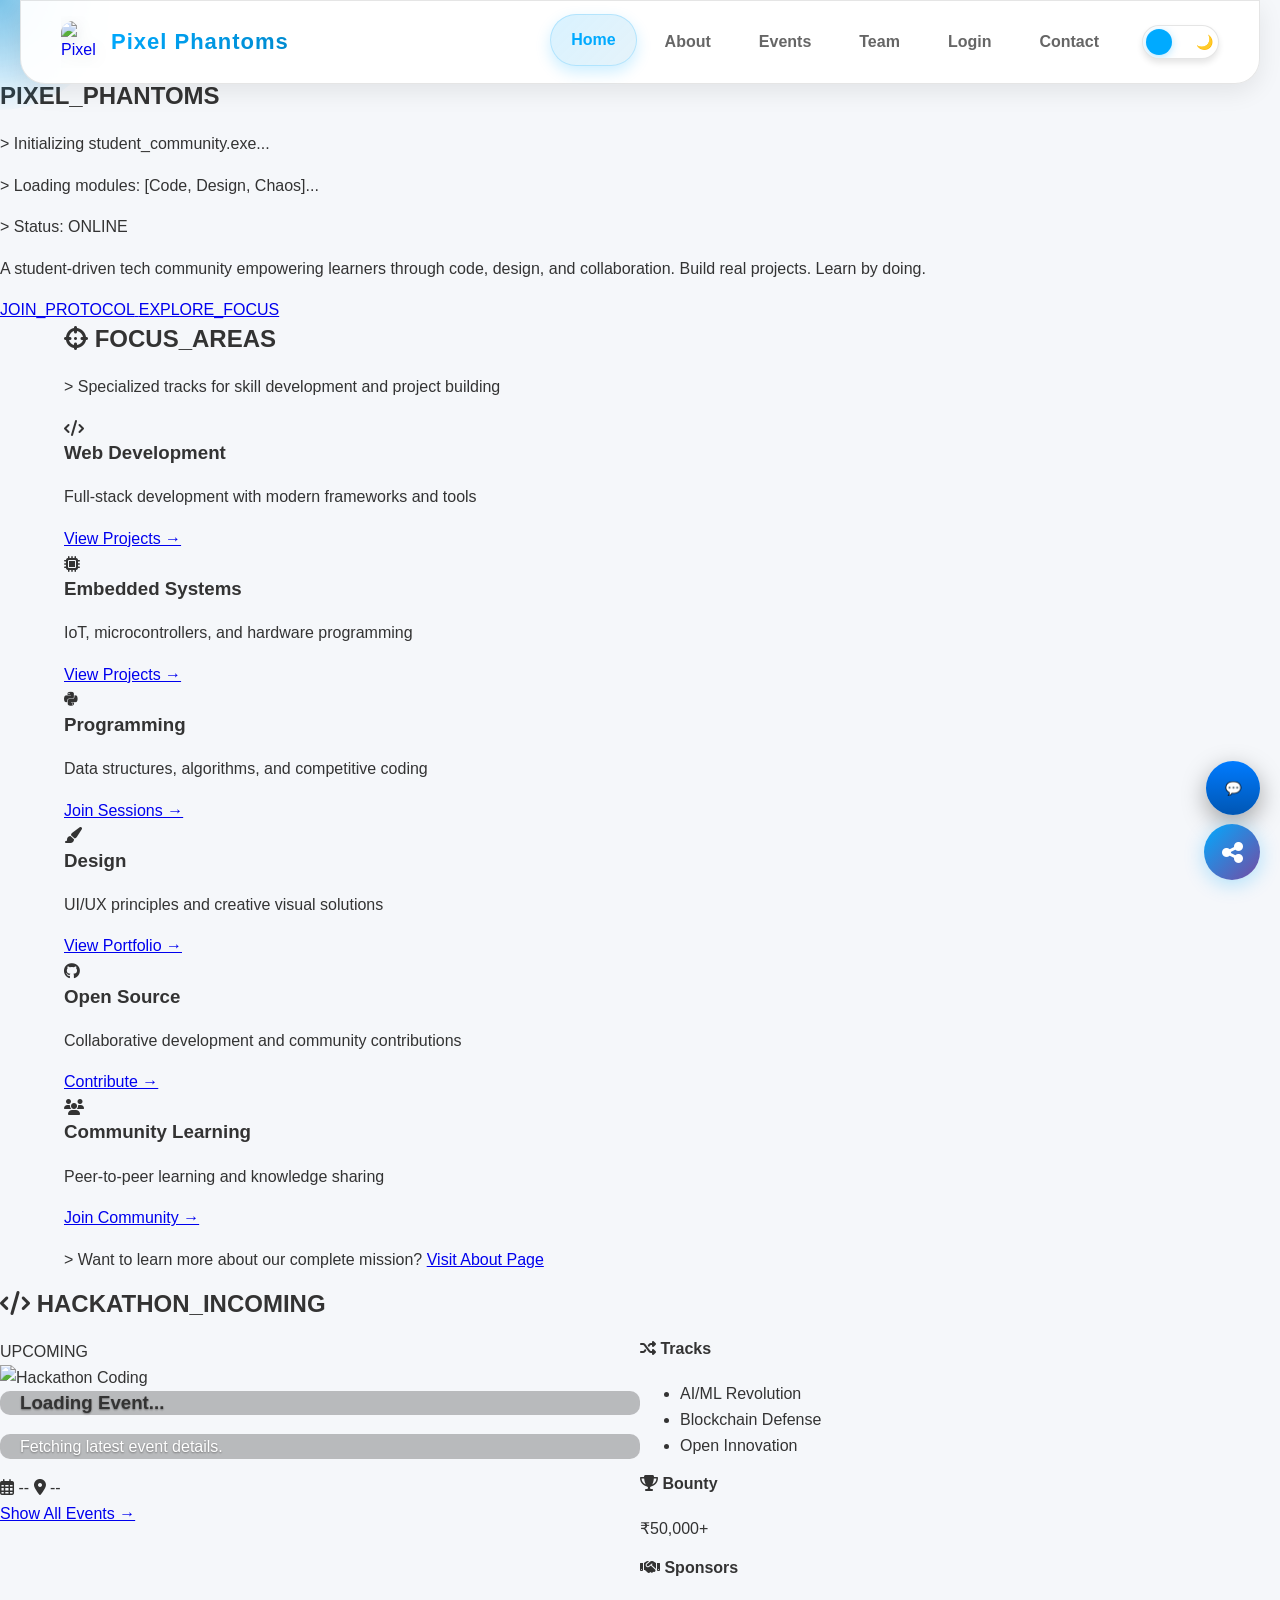
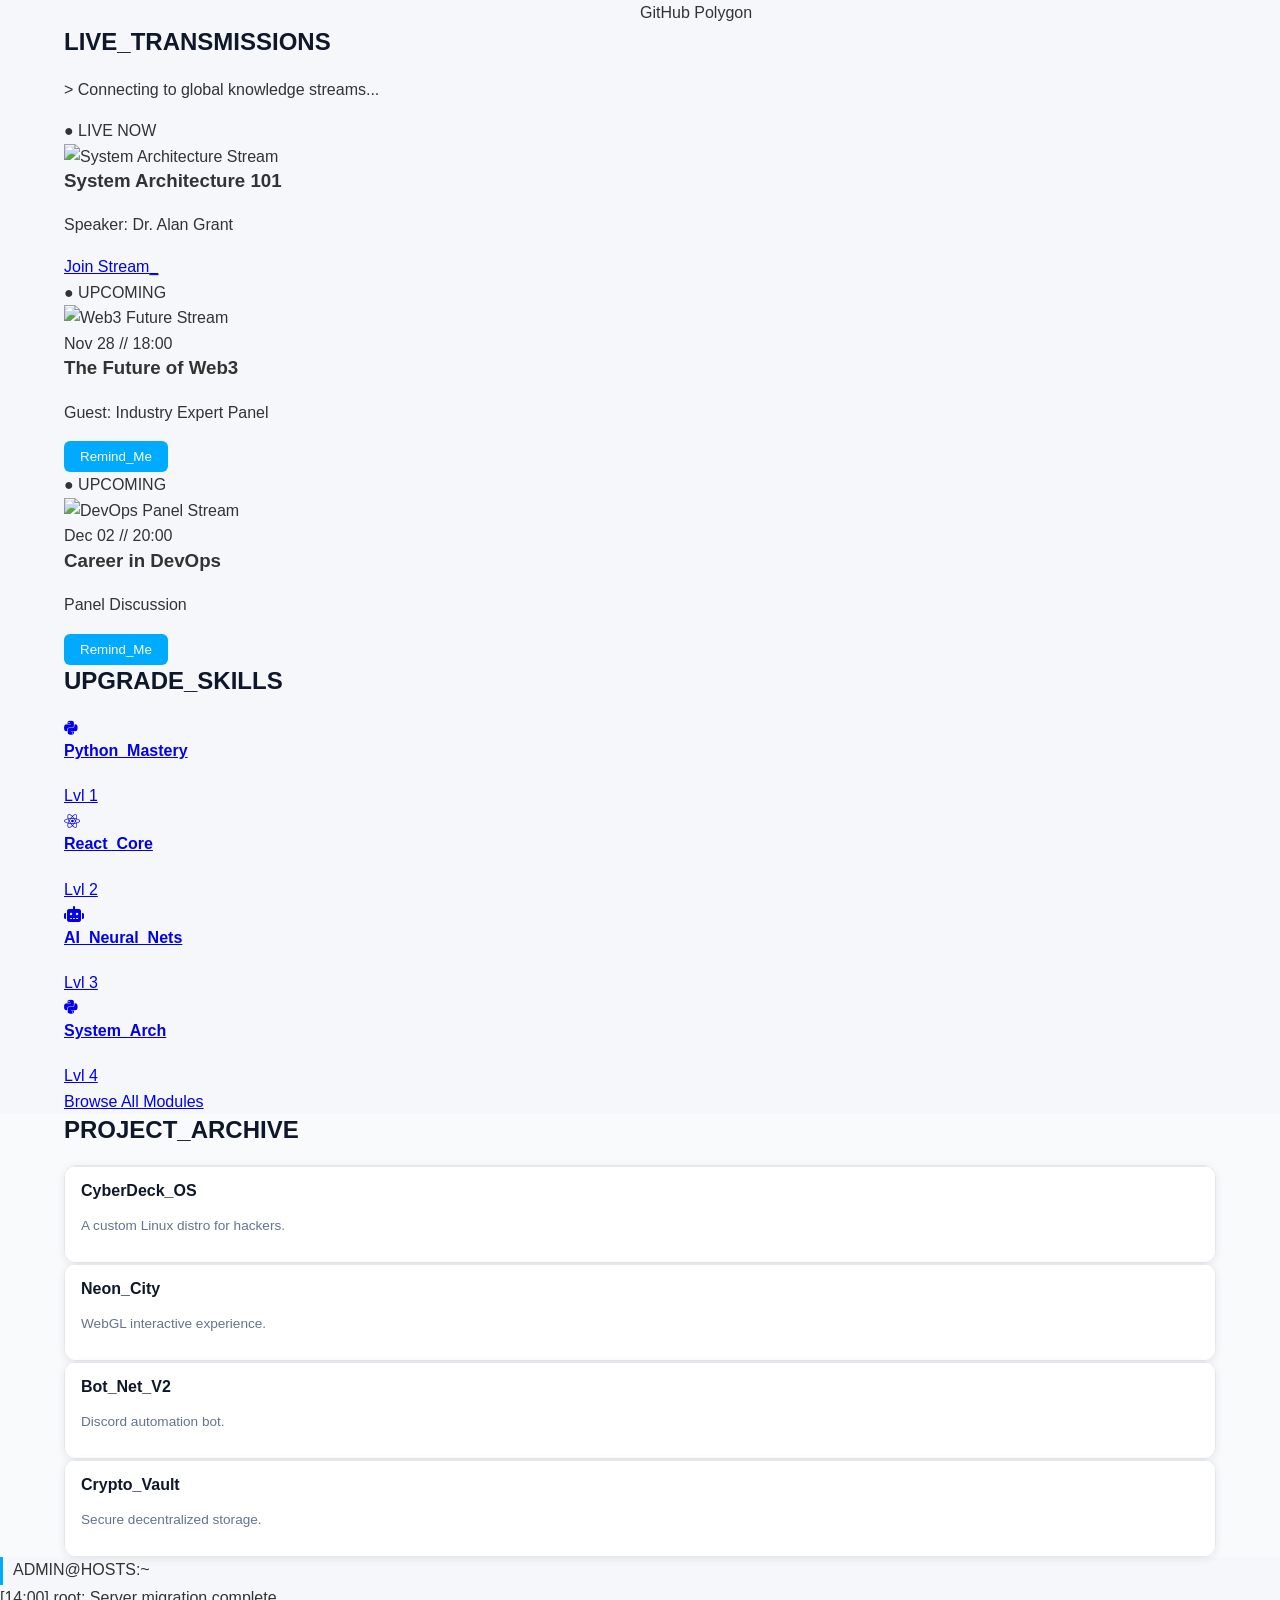
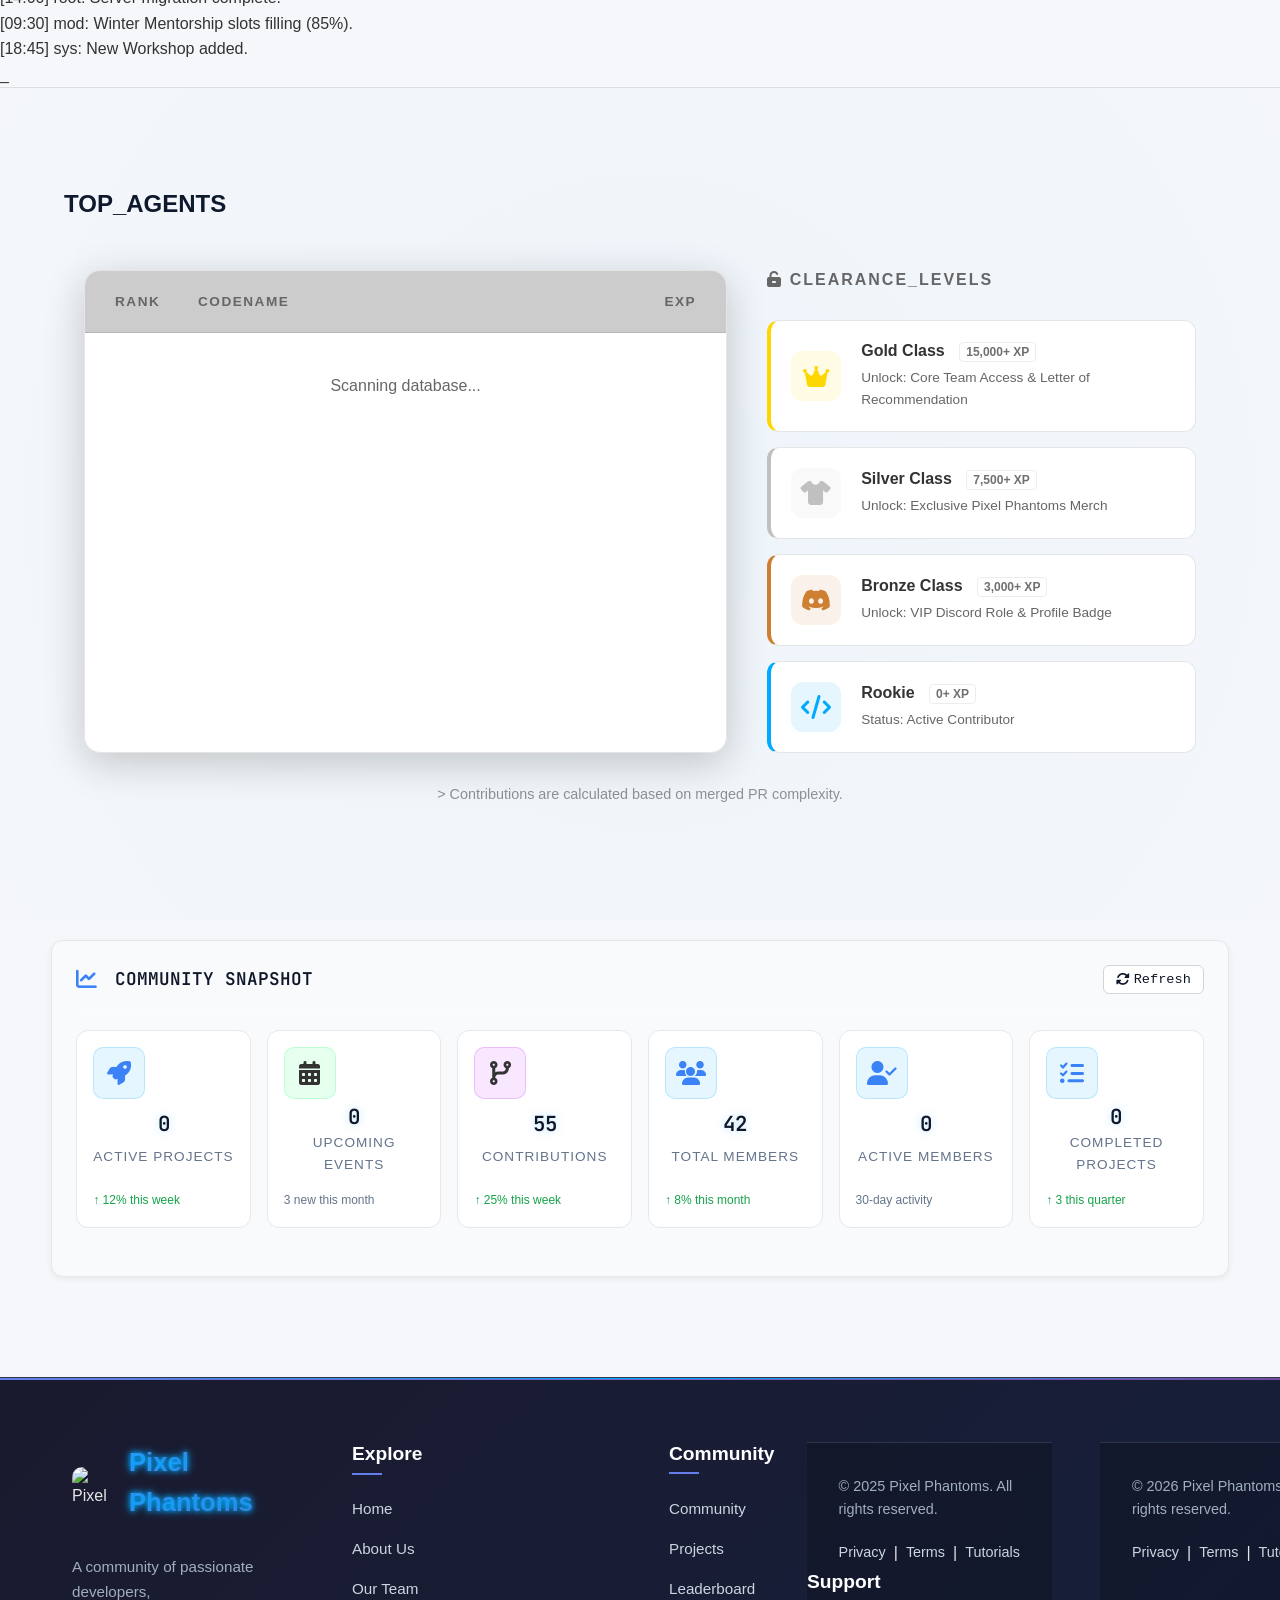
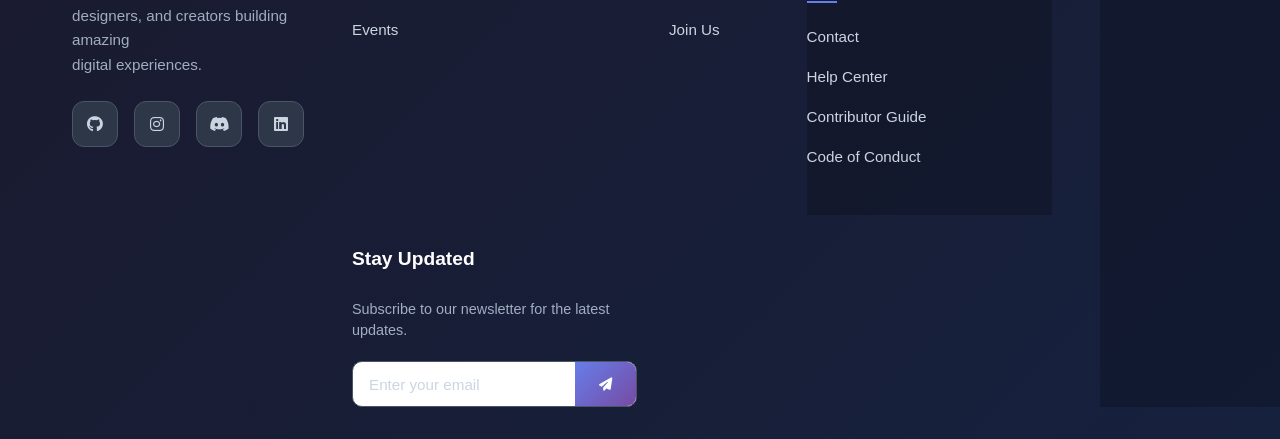
==== index.html @ 3979037f "Merge branch 'main' into feature/privacy-dpo-form" ====
<!doctype html>
<html lang="en">
  <head>
    <meta charset="UTF-8" />
    <meta name="viewport" content="width=device-width, initial-scale=1.0" />
    <title>Pixel Phantoms | The Future of Tech</title>
    <link rel="icon" href="assets/logo.png" />

    <!-- scroll-buttons.css logic moved to back-to-top.css and share-button.css -->
    <!-- <link rel="stylesheet" href="css/scroll-buttons.css" /> -->
    <link rel="stylesheet" href="css/style.min.css" />
    <link rel="stylesheet" href="css/style.css" />
    <link rel="stylesheet" href="css/back-to-top.css" />
    <link rel="stylesheet" href="css/share-button.css" />
    <link rel="stylesheet" href="css/home-gsap.min.css" />
    <link rel="stylesheet" href="css/cursor-effect.css" />
    <link rel="stylesheet" href="css/scroll-buttons.css" />
    <link rel="stylesheet" href="css/stats-widget.css" />
    <link
      href="https://fonts.googleapis.com/css2?family=JetBrains+Mono:wght@400;700;800&display=swap"
      rel="stylesheet"
    />
    <link
      rel="stylesheet"
      href="https://cdnjs.cloudflare.com/ajax/libs/font-awesome/6.4.0/css/all.min.css"
    />
  </head>

  <body class="hacker-theme">
    <div id="scroll-progress-container">
      <div id="scroll-progress-bar"></div>
    </div>

    <!-- SKIP TO CONTENT LINK (ACCESSIBILITY) -->
    <a href="#main-content" class="skip-to-content" id="skip-link">
      <i class="fas fa-forward" aria-hidden="true"></i> Skip to Main Content
    </a>

    <div id="cursor-highlight"></div>
    <div id="navbar-placeholder"></div>

    <main id="main-content" tabindex="-1">
      <section class="hero-section" id="hero">
        <div class="grid-overlay" aria-hidden="true"></div>
        <div class="hero-content">
          <h1 class="hero-glitch" data-text="PIXEL_PHANTOMS">
            <span aria-hidden="true">PIXEL_PHANTOMS</span>
            <span class="sr-only">Pixel Phantoms</span>
          </h1>
          <div class="terminal-box" role="status" aria-live="polite">
            <p class="console-text">> Initializing student_community.exe...</p>
            <p class="console-text">> Loading modules: [Code, Design, Chaos]...</p>
            <p class="console-text success">> Status: ONLINE</p>
          </div>

          <div class="hero-description">
            <p class="cyber-text">
              A student-driven tech community empowering learners through code, design, and
              collaboration.
              <span class="neon-highlight">Build real projects. Learn by doing.</span>
            </p>
          </div>

          <div class="hero-cta-group">
            <a href="pages/join-us.html" class="btn-cyber">
              <span class="btn-content">JOIN_PROTOCOL</span>
              <span class="btn-glitch" aria-hidden="true"></span>
              <span class="sr-only">Join Pixel Phantoms Community</span>
            </a>
            <a href="#focus-areas" class="btn-hollow">
              <span class="btn-content">EXPLORE_FOCUS</span>
            </a>
          </div>
        </div>
      </section>

      <section class="focus-areas" id="focus-areas" aria-labelledby="focus-heading">
        <div class="container">
          <div class="section-header-terminal">
            <h2 id="focus-heading">
              <i class="fas fa-crosshairs" aria-hidden="true"></i> FOCUS_AREAS
            </h2>
            <div class="line-scanner" aria-hidden="true"></div>
          </div>

          <p class="section-sub">> Specialized tracks for skill development and project building</p>

          <div class="focus-grid">
            <div class="focus-card">
              <div class="focus-icon">
                <i class="fas fa-code" aria-hidden="true"></i>
              </div>
              <h3>Web Development</h3>
              <p>Full-stack development with modern frameworks and tools</p>
              <a href="pages/projects.html" class="focus-link">View Projects →</a>
            </div>

            <div class="focus-card">
              <div class="focus-icon">
                <i class="fas fa-microchip" aria-hidden="true"></i>
              </div>
              <h3>Embedded Systems</h3>
              <p>IoT, microcontrollers, and hardware programming</p>
              <a href="pages/projects.html" class="focus-link">View Projects →</a>
            </div>

            <div class="focus-card">
              <div class="focus-icon">
                <i class="fab fa-python" aria-hidden="true"></i>
              </div>
              <h3>Programming</h3>
              <p>Data structures, algorithms, and competitive coding</p>
              <a href="pages/events.html" class="focus-link">Join Sessions →</a>
            </div>

            <div class="focus-card">
              <div class="focus-icon">
                <i class="fas fa-paint-brush" aria-hidden="true"></i>
              </div>
              <h3>Design</h3>
              <p>UI/UX principles and creative visual solutions</p>
              <a href="pages/projects.html" class="focus-link">View Portfolio →</a>
            </div>

            <div class="focus-card">
              <div class="focus-icon">
                <i class="fab fa-github" aria-hidden="true"></i>
              </div>
              <h3>Open Source</h3>
              <p>Collaborative development and community contributions</p>
              <a
                href="https://github.com/sayeeg-11/Pixel_Phantoms"
                target="_blank"
                class="focus-link"
                >Contribute →</a
              >
            </div>

            <div class="focus-card">
              <div class="focus-icon">
                <i class="fas fa-users" aria-hidden="true"></i>
              </div>
              <h3>Community Learning</h3>
              <p>Peer-to-peer learning and knowledge sharing</p>
              <a href="pages/join-us.html" class="focus-link">Join Community →</a>
            </div>
          </div>

          <div class="focus-footer">
            <p>
              > Want to learn more about our complete mission?
              <a href="pages/about.html" class="cyber-link">Visit About Page</a>
            </p>
          </div>
        </div>
      </section>

      <section class="hackathon-spotlight" aria-labelledby="hackathon-heading">
        <div class="section-header-terminal">
          <h2 id="hackathon-heading">
            <i class="fas fa-code" aria-hidden="true"></i> HACKATHON_INCOMING
          </h2>
          <div class="line-scanner" aria-hidden="true"></div>
        </div>
        <div class="hackathon-layout">
          <div class="hack-main-card" data-tilt>
            <div class="hack-badge blink" id="home-event-status">UPCOMING</div>
            <img
              src="https://picsum.photos/seed/hackathon_hero/800/600"
              alt="Hackathon Coding"
              class="hack-bg-img"
              loading="lazy"
            />
            <div class="hack-overlay">
              <h3 id="home-event-title">Loading Event...</h3>
              <p id="home-event-desc">Fetching latest event details.</p>
              <div class="hack-meta">
                <span id="home-event-date"> <i class="far fa-calendar-alt"></i> -- </span>
                <span id="home-event-location"> <i class="fas fa-map-marker-alt"></i> -- </span>
              </div>
              <a href="events.html" class="btn-hollow">Show All Events →</a>
            </div>
          </div>
          <div class="hack-details-grid">
            <div class="detail-box track-box">
              <h4><i class="fas fa-random" aria-hidden="true"></i> Tracks</h4>
              <ul>
                <li>AI/ML Revolution</li>
                <li>Blockchain Defense</li>
                <li>Open Innovation</li>
              </ul>
            </div>
            <div class="detail-box prize-box">
              <h4><i class="fas fa-trophy" aria-hidden="true"></i> Bounty</h4>
              <p class="prize-pool">₹50,000+</p>
            </div>
            <div class="detail-box sponsors-box">
              <h4><i class="fas fa-handshake" aria-hidden="true"></i> Sponsors</h4>
              <div class="sponsor-logos"><span>GitHub</span> <span>Polygon</span></div>
            </div>
          </div>
        </div>
      </section>

      <section class="cyber-seminars" aria-labelledby="seminars-heading">
        <div class="container">
          <h2 class="section-header-glitch" data-text="LIVE_TRANSMISSIONS" id="seminars-heading">
            <span aria-hidden="true">LIVE_TRANSMISSIONS</span>
            <span class="sr-only">Live Transmissions</span>
          </h2>
          <p class="section-sub">> Connecting to global knowledge streams...</p>

          <div class="seminar-grid">
            <div class="seminar-card reveal-card">
              <div class="sem-status live">● LIVE NOW</div>
              <img
                src="https://picsum.photos/seed/tech_talk/400/250"
                alt="System Architecture Stream"
                class="sem-img"
                loading="lazy"
              />
              <div class="sem-info">
                <h3>System Architecture 101</h3>
                <p>Speaker: Dr. Alan Grant</p>
                <a href="https://discord.com/" target="_blank" rel="noopener" class="link-terminal">
                  Join Stream<span aria-hidden="true">_</span>
                </a>
              </div>
            </div>

            <div class="seminar-card reveal-card">
              <div class="sem-status upcoming">● UPCOMING</div>
              <img
                src="https://picsum.photos/seed/web3_future/400/250"
                alt="Web3 Future Stream"
                class="sem-img"
                loading="lazy"
              />
              <div class="sem-info">
                <div class="sem-date">Nov 28 // 18:00</div>
                <h3>The Future of Web3</h3>
                <p>Guest: Industry Expert Panel</p>
                <button class="btn-sm">Remind_Me</button>
              </div>
            </div>

            <div class="seminar-card reveal-card">
              <div class="sem-status upcoming">● UPCOMING</div>
              <img
                src="https://picsum.photos/seed/devops_career/400/250"
                alt="DevOps Panel Stream"
                class="sem-img"
                loading="lazy"
              />
              <div class="sem-info">
                <div class="sem-date">Dec 02 // 20:00</div>
                <h3>Career in DevOps</h3>
                <p>Panel Discussion</p>
                <button class="btn-sm">Remind_Me</button>
              </div>
            </div>
          </div>
        </div>
      </section>

      <section class="skill-tree-section" aria-labelledby="skills-heading" id="modules">
        <div class="container">
          <h2 class="section-header-glitch" data-text="UPGRADE_SKILLS" id="skills-heading">
            <span aria-hidden="true">UPGRADE_SKILLS</span>
            <span class="sr-only">Upgrade Skills</span>
          </h2>

          <div class="skill-path-wrapper">
            <a href="pages/python-road.html" class="skill-node reveal-node">
              <div class="node-icon">
                <i class="fab fa-python" aria-hidden="true"></i>
              </div>
              <h4>Python_Mastery</h4>
              <span class="node-level">Lvl 1</span>
            </a>

            <div class="connector reveal-node" aria-hidden="true"></div>

            <a href="pages/react-road.html" class="skill-node reveal-node">
              <div class="node-icon">
                <i class="fab fa-react" aria-hidden="true"></i>
              </div>
              <h4>React_Core</h4>
              <span class="node-level">Lvl 2</span>
            </a>

            <div class="connector reveal-node" aria-hidden="true"></div>

            <a href="pages/ai-roadmap.html" class="skill-node reveal-node">
              <div class="node-icon">
                <i class="fas fa-robot" aria-hidden="true"></i>
              </div>
              <h4>AI_Neural_Nets</h4>
              <span class="node-level">Lvl 3</span>
            </a>

            <div class="connector reveal-node" aria-hidden="true"></div>

            <a href="pages/system-design-road.html" class="skill-node reveal-node">
              <div class="node-icon">
                <i class="fab fa-python" aria-hidden="true"></i>
              </div>
              <h4>System_Arch</h4>
              <span class="node-level">Lvl 4</span>
            </a>
            <div class="center-btn">
              <a href="events.html" class="btn-hollow">Browse All Modules</a>
            </div>
          </div>
        </div>
      </section>

      <section class="project-mainframe" aria-labelledby="projects-heading">
        <div class="container">
          <h2 class="section-header-glitch" data-text="PROJECT_ARCHIVE" id="projects-heading">
            <span aria-hidden="true">PROJECT_ARCHIVE</span>
            <span class="sr-only">Project Archive</span>
          </h2>
          <div class="project-matrix">
            <article
              class="proj-card"
              style="background-image: url('https://picsum.photos/seed/p1/400/300')"
            >
              <div class="proj-content">
                <h3>CyberDeck_OS</h3>
                <p>A custom Linux distro for hackers.</p>
              </div>
            </article>
            <article
              class="proj-card"
              style="background-image: url('https://picsum.photos/seed/p2/400/300')"
            >
              <div class="proj-content">
                <h3>Neon_City</h3>
                <p>WebGL interactive experience.</p>
              </div>
            </article>
            <article
              class="proj-card"
              style="background-image: url('https://picsum.photos/seed/p3/400/300')"
            >
              <div class="proj-content">
                <h3>Bot_Net_V2</h3>
                <p>Discord automation bot.</p>
              </div>
            </article>
            <article
              class="proj-card"
              style="background-image: url('https://picsum.photos/seed/p4/400/300')"
            >
              <div class="proj-content">
                <h3>Crypto_Vault</h3>
                <p>Secure decentralized storage.</p>
              </div>
            </article>
          </div>
        </div>
      </section>

      <section class="terminal-updates" aria-label="Community Updates">
        <div class="terminal-window">
          <div class="terminal-header">
            <span class="dot red" aria-hidden="true"></span>
            <span class="dot yellow" aria-hidden="true"></span>
            <span class="dot green" aria-hidden="true"></span>
            <span class="title">admin@hosts:~</span>
          </div>
          <div class="terminal-body">
            <div class="log-entry">
              <span class="timestamp">[14:00]</span>
              <span class="user">root:</span>
              <span class="msg">Server migration complete.</span>
            </div>
            <div class="log-entry">
              <span class="timestamp">[09:30]</span>
              <span class="user">mod:</span>
              <span class="msg warning">Winter Mentorship slots filling (85%).</span>
            </div>
            <div class="log-entry">
              <span class="timestamp">[18:45]</span>
              <span class="user">sys:</span>
              <span class="msg highlight">New Workshop added.</span>
            </div>
            <div class="typing-indicator" aria-hidden="true">_</div>
          </div>
        </div>
      </section>

      <section class="leaderboard-preview" aria-labelledby="leaderboard-heading" id="leaderboard">
        <div class="container">
          <h2 class="section-header-glitch" data-text="TOP_AGENTS" id="leaderboard-heading">
            <span aria-hidden="true">TOP_AGENTS</span>
            <span class="sr-only">Top Contributors Leaderboard</span>
          </h2>

          <div class="lb-layout">
            <div class="lb-main">
              <div class="lb-header">
                <span>RANK</span>
                <span>CODENAME</span>
                <span class="text-right">EXP</span>
              </div>
              <div class="lb-rows-container" id="lb-rows">
                <div class="lb-loader">Scanning database...</div>
              </div>
            </div>

            <aside class="league-system" aria-label="Clearance Levels">
              <h3 class="sys-header">
                <i class="fas fa-unlock-alt" aria-hidden="true"></i>
                CLEARANCE_LEVELS
              </h3>

              <div class="league-card gold">
                <div class="league-icon">
                  <i class="fas fa-crown" aria-hidden="true"></i>
                </div>
                <div class="league-info">
                  <h4>Gold Class <span class="xp-req">15,000+ XP</span></h4>
                  <p>Unlock: Core Team Access & Letter of Recommendation</p>
                </div>
              </div>

              <div class="league-card silver">
                <div class="league-icon">
                  <i class="fas fa-tshirt" aria-hidden="true"></i>
                </div>
                <div class="league-info">
                  <h4>Silver Class <span class="xp-req">7,500+ XP</span></h4>
                  <p>Unlock: Exclusive Pixel Phantoms Merch</p>
                </div>
              </div>

              <div class="league-card bronze">
                <div class="league-icon">
                  <i class="fab fa-discord" aria-hidden="true"></i>
                </div>
                <div class="league-info">
                  <h4>Bronze Class <span class="xp-req">3,000+ XP</span></h4>
                  <p>Unlock: VIP Discord Role & Profile Badge</p>
                </div>
              </div>

              <div class="league-card rookie">
                <div class="league-icon">
                  <i class="fas fa-code" aria-hidden="true"></i>
                </div>
                <div class="league-info">
                  <h4>Rookie <span class="xp-req">0+ XP</span></h4>
                  <p>Status: Active Contributor</p>
                </div>
              </div>
            </aside>
          </div>

          <p class="lb-footer">> Contributions are calculated based on merged PR complexity.</p>
        </div>
      </section>

      <!-- QUICK STATS WIDGET FOR HOME PAGE -->
      <section class="quick-stats-widget" id="home-quick-stats">
        <div class="widget-header">
          <h2 class="widget-title"><i class="fas fa-chart-line"></i> COMMUNITY SNAPSHOT</h2>
          <button class="widget-refresh" onclick="refreshHomeStats()">
            <i class="fas fa-sync-alt"></i> Refresh
          </button>
        </div>

        <div class="stats-grid">
          <div
            class="stat-card"
            id="active-projects-card"
            onclick="window.location.href = 'pages/projects.html'"
          >
            <div class="stat-icon">
              <i class="fas fa-rocket"></i>
            </div>
            <h3 class="stat-value" id="home-active-projects">8</h3>
            <p class="stat-label">Active Projects</p>
            <div class="stat-trend">
              <span class="trend-up">↑ 12% this week</span>
            </div>
          </div>

          <div
            class="stat-card"
            id="upcoming-events-card"
            onclick="window.location.href = 'pages/events.html'"
          >
            <div class="stat-icon">
              <i class="fas fa-calendar-alt"></i>
            </div>
            <h3 class="stat-value" id="home-upcoming-events">3</h3>
            <p class="stat-label">Upcoming Events</p>
            <div class="stat-trend">
              <span class="trend-neutral">3 new this month</span>
            </div>
          </div>

          <div
            class="stat-card"
            id="recent-contributions-card"
            onclick="window.open('https://github.com/sayeeg-11/Pixel_Phantoms', '_blank')"
          >
            <div class="stat-icon">
              <i class="fas fa-code-branch"></i>
            </div>
            <h3 class="stat-value" id="home-recent-contributions">50+</h3>
            <p class="stat-label">Contributions</p>
            <div class="stat-trend">
              <span class="trend-up">↑ 25% this week</span>
            </div>
          </div>

          <div
            class="stat-card"
            id="total-members-card"
            onclick="window.location.href = 'pages/join-us.html'"
          >
            <div class="stat-icon">
              <i class="fas fa-users"></i>
            </div>
            <h3 class="stat-value" id="home-total-members">150</h3>
            <p class="stat-label">Total Members</p>
            <div class="stat-trend">
              <span class="trend-up">↑ 8% this month</span>
            </div>
          </div>

          <div
            class="stat-card"
            id="active-members-card"
            onclick="window.location.href = 'pages/projects.html'"
          >
            <div class="stat-icon">
              <i class="fas fa-user-check"></i>
            </div>
            <h3 class="stat-value" id="home-active-members">65</h3>
            <p class="stat-label">Active Members</p>
            <div class="stat-trend">
              <span class="trend-neutral">30-day activity</span>
            </div>
          </div>

          <div
            class="stat-card"
            id="completed-projects-card"
            onclick="window.location.href = 'pages/projects.html'"
          >
            <div class="stat-icon">
              <i class="fas fa-tasks"></i>
            </div>
            <h3 class="stat-value" id="home-completed-projects">5</h3>
            <p class="stat-label">Completed Projects</p>
            <div class="stat-trend">
              <span class="trend-up">↑ 3 this quarter</span>
            </div>
          </div>
        </div>
      </section>
    </main>

    <div id="footer-placeholder"></div>

    <script src="https://cdnjs.cloudflare.com/ajax/libs/gsap/3.12.2/gsap.min.js"></script>
    <script src="https://cdnjs.cloudflare.com/ajax/libs/gsap/3.12.2/ScrollTrigger.min.js"></script>
    <script src="js/navbar.js"></script>
    <script src="js/footer.js"></script>
    <script>
      // Render these immediately so the theme.js can find the toggle switch
      renderNavbar();
      renderFooter('');
      renderNavbar(basePath);
      renderFooter(basePath);

      document.addEventListener('DOMContentLoaded', function () {
        const skipLink = document.getElementById('skip-link');
        const mainContent =
          document.getElementById('main-content') || document.querySelector('main');
        if (skipLink && mainContent) {
          skipLink.addEventListener('click', function (e) {
            e.preventDefault();

            // Add tabindex if not already present and focus
            if (!mainContent.hasAttribute('tabindex')) {
              mainContent.setAttribute('tabindex', '-1');
            }
            mainContent.focus();
            // Optional: smooth scroll to the main content
            mainContent.scrollIntoView({ behavior: 'smooth' });
          });
        }
      });
    </script>
    <script src="js/theme.min.js"></script>
    <script src="js/cursor-effect.js"></script>
    <script src="js/scroll-buttons.js"></script>
    <script src="js/home-gsap.min.js"></script>
    <script src="js/home-leaderboard.min.js"></script>
    <script src="js/quick-stats.js"></script>
    <script src="js/home-stats-enhanced.js"></script>
    <script src="js/theme-enhanced.js"></script>
    <script src="js/share-button.js"></script>
    <script>
      // Initialize quick stats widget for home page
      document.addEventListener('DOMContentLoaded', function () {
        window.refreshHomeStats = function () {
          const refreshBtn = document.querySelector('#home-quick-stats .widget-refresh');
          const icon = refreshBtn.querySelector('i');

          // Add spinning animation
          icon.classList.add('spinning');
          refreshBtn.disabled = true;

          // Simulate refreshing by updating the numbers with some animation
          const projectsElement = document.getElementById('home-active-projects');
          const eventsElement = document.getElementById('home-upcoming-events');
          const contributionsElement = document.getElementById('home-recent-contributions');
          const membersElement = document.getElementById('home-total-members');
          const activeMembersElement = document.getElementById('home-active-members');
          const completedProjectsElement = document.getElementById('home-completed-projects');

          const currentProjects = parseInt(projectsElement.textContent) || 8;
          const currentEvents = parseInt(eventsElement.textContent) || 3;
          const currentContributions = parseInt(contributionsElement.textContent) || 50;
          const currentMembers = parseInt(membersElement.textContent) || 150;
          const currentActiveMembers = parseInt(activeMembersElement.textContent) || 65;
          const currentCompletedProjects = parseInt(completedProjectsElement.textContent) || 5;

          const newProjects = Math.max(1, currentProjects + Math.floor(Math.random() * 3) - 1);
          const newEvents = Math.max(1, currentEvents + Math.floor(Math.random() * 3) - 1);
          const newContributions = Math.max(
            10,
            currentContributions + Math.floor(Math.random() * 10) - 3
          );
          const newMembers = Math.max(100, currentMembers + Math.floor(Math.random() * 5));
          const newActiveMembers = Math.max(
            50,
            currentActiveMembers + Math.floor(Math.random() * 3)
          );
          const newCompletedProjects = Math.max(
            1,
            currentCompletedProjects + Math.floor(Math.random() * 2)
          );

          animateValue(projectsElement, currentProjects, newProjects, 500);
          animateValue(eventsElement, currentEvents, newEvents, 500);
          animateValue(contributionsElement, currentContributions, newContributions, 500);
          animateValue(membersElement, currentMembers, newMembers, 500);
          animateValue(activeMembersElement, currentActiveMembers, newActiveMembers, 500);
          animateValue(
            completedProjectsElement,
            currentCompletedProjects,
            newCompletedProjects,
            500
          );

          setTimeout(function () {
            icon.classList.remove('spinning');
            refreshBtn.disabled = false;

            const widget = document.getElementById('home-quick-stats');
            widget.style.boxShadow = '0 0 20px rgba(0, 255, 136, 0.3)';
            setTimeout(() => (widget.style.boxShadow = ''), 1000);
          }, 1000);
        };

        function animateValue(element, start, end, duration) {
          const range = end - start;
          let currentTime = 0;
          const increment = range / (duration / 16);

          function tick() {
            currentTime += 16;
            const progress = currentTime / duration;
            const value = Math.round(start + range * progress);
            element.textContent = value + (element.textContent.includes('+') ? '+' : '');

            if (progress < 1) setTimeout(tick, 16);
            else element.textContent = end + (element.textContent.includes('+') ? '+' : '');
          }
          tick();
        }
      });
    </script>

    <!-- Your Remind_Me behavior -->
    <script>
      document.addEventListener('DOMContentLoaded', function () {
        const remindButtons = document.querySelectorAll('.seminar-card .btn-sm');

        remindButtons.forEach(button => {
          button.addEventListener('click', function () {
            const seminarCard = button.closest('.seminar-card');
            const title = seminarCard.querySelector('h3')?.textContent?.trim() || 'this session';
            const date = seminarCard.querySelector('.sem-date')?.textContent?.trim() || '';

            alert(`Reminder set for "${title}" ${date ? '(' + date + ')' : ''}`);

            button.textContent = 'Reminder Set';
            button.disabled = true;
            button.classList.add('reminder-active');
          });
        });
      });
    </script>
    <script src="js/feedback.js"></script>
    <script src="js/scroll-progress.js"></script>
    <script src="js/feedback.js"></script>
    <script src="js/scroll-progress.js"></script>
    <script src="js/feedback-widget.js"></script>

    <div id="feedback-widget">
      <button id="feedback-toggle">💬</button>

      <div id="feedback-panel">
        <div class="ff-header">
          <h3>Send Feedback</h3>
          <button type="button" id="feedback-close" class="ff-close">✕</button>
        </div>

        <form id="feedback-form">
          <label>Your Name</label>
          <input type="text" name="username" required />

          <label>Your Email</label>
          <input type="email" name="email" required />

          <label>Your Suggestion</label>
          <textarea name="message" required></textarea>

          <div class="ff-rating">
            <span class="rating-label">Rating</span>

            <div id="star-rating">
              <button type="button" class="star">★</button>
              <button type="button" class="star">★</button>
              <button type="button" class="star">★</button>
              <button type="button" class="star">★</button>
              <button type="button" class="star">★</button>
            </div>
          </div>

          <div class="ff-actions">
            <button type="submit" class="btn-cyber small">Submit</button>
          </div>

          <p id="feedback-status" class="ff-status"></p>
        </form>
      </div>
    </div>
    <script src="js/feedback-widget.js"></script>
    <script>
      document.addEventListener('DOMContentLoaded', function () {
        const text = 'PIXEL_PHANTOMS';
        const target = document.getElementById('typewriter-text');
        let index = 0;
        let isDeleting = false;

        function type() {
          const currentText = isDeleting
            ? text.substring(0, index - 1)
            : text.substring(0, index + 1);

          target.textContent = currentText;
          target.setAttribute('data-text', currentText);

          index = isDeleting ? index - 1 : index + 1;

          let typeSpeed = 200;
          if (isDeleting) {
            typeSpeed = 100;
          }

          if (!isDeleting && index === text.length) {
            typeSpeed = 1000;
            isDeleting = true;
          } else if (isDeleting && index === 0) {
            isDeleting = false;
            typeSpeed = 100;
          }

          setTimeout(type, typeSpeed);
        }

        type();
      });
    </script>

    <script>
      const currentPage = location.pathname.split('/').pop();

      document.querySelectorAll('nav a').forEach(link => {
        if (link.getAttribute('href') === currentPage) {
          link.classList.add('active');
        }
      });
    </script>
  </body>
</html>
---- css/scroll-buttons.css ----
/* Scroll Buttons - Both Top and Bottom */
.scroll-button {
    position: fixed;
    right: 30px;
    width: 50px;
    height: 50px;
    border: none;
    border-radius: 50%;
    cursor: pointer;
    font-size: 1.2rem;
    box-shadow: 0 5px 15px rgba(0, 0, 0, 0.3);
    opacity: 0;
    visibility: hidden;
    transition: all 0.4s cubic-bezier(0.4, 0, 0.2, 1);
    z-index: 9999;
    display: flex;
    align-items: center;
    justify-content: center;
    color: white;
}

.scroll-button.visible {
    opacity: 1;
    visibility: visible;
    transform: translateX(0);
}

#back-to-top {
    bottom: 100px;
    background: var(--accent-color, #00aaff);
    transform: translateX(100px);
}

#back-to-top:hover {
    background: linear-gradient(135deg, var(--accent-color), #0088cc);
    transform: translateY(-5px) scale(1.05);
    box-shadow: 0 8px 25px rgba(0, 170, 255, 0.5);
}

#back-to-top:active {
    transform: translateY(-3px) scale(0.98);
}

#scroll-to-bottom {
    bottom: 30px;
    background: var(--neon-green, #0aff9d);
    color: #000;
    transform: translateX(100px);
}

#scroll-to-bottom:hover {
    background: linear-gradient(135deg, #0aff9d, #00ff88);
    transform: translateY(-5px) scale(1.05);
    box-shadow: 0 8px 25px rgba(10, 255, 157, 0.5);
}

#scroll-to-bottom:active {
    transform: translateY(-3px) scale(0.98);
}

#back-to-top:focus-visible,
#scroll-to-bottom:focus-visible {
    outline: 3px solid var(--accent-color);
    outline-offset: 4px;
}

.scroll-button::before {
    content: attr(aria-label);
    position: absolute;
    right: calc(100% + 10px);
    background: rgba(0, 0, 0, 0.9);
    color: white;
    padding: 8px 12px;
    border-radius: 6px;
    font-size: 0.85rem;
    white-space: nowrap;
    opacity: 0;
    pointer-events: none;
    transition: opacity 0.3s ease;
    font-family: inherit;
}

.scroll-button:hover::before {
    opacity: 1;
}

@media (max-width: 768px) {
    .scroll-button {
        right: 20px;
        width: 45px;
        height: 45px;
        font-size: 1rem;
    }
    
    #back-to-top {
        bottom: 80px;
    }
    
    #scroll-to-bottom {
        bottom: 20px;
    }
    
    .scroll-button::before {
        display: none;
    }
}

@media (max-width: 480px) {
    .scroll-button {
        right: 15px;
        width: 40px;
        height: 40px;
        font-size: 0.9rem;
    }
    
    #back-to-top {
        bottom: 70px;
    }
    
    #scroll-to-bottom {
        bottom: 15px;
    }
}

@media (prefers-reduced-motion: reduce) {
    .scroll-button {
        transition: opacity 0.2s ease, visibility 0.2s ease;
    }
    
    .scroll-button:hover {
        transform: none;
    }
}

@media (prefers-contrast: high) {
    .scroll-button {
        border: 2px solid currentColor;
    }
}
---- css/style.min.css ----
@keyframes touch-ripple{0%{transform:scale(.8);opacity:.5}to{transform:scale(1.2);opacity:0}}@keyframes touch-pulse{0%,to{transform:scale(1)}50%{transform:scale(.98)}}@keyframes slideUpFade{0%{opacity:0;transform:translateY(30px)}to{opacity:1;transform:translateY(0)}}@keyframes slideInRight{0%{opacity:0;transform:translateX(40px)}to{opacity:1;transform:translateX(0)}}@keyframes fadeIn{0%{opacity:0}to{opacity:1}}@keyframes float{0%,to{transform:translateY(0)}50%{transform:translateY(-8px)}}@keyframes colorShift{0%,to{filter:hue-rotate(0deg)}50%{filter:hue-rotate(10deg)}}@keyframes shimmer{0%,to{opacity:1}50%{opacity:.7}}@keyframes rotateHero{0%{transform:rotate(0deg)}to{transform:rotate(360deg)}}@keyframes blink{0%,to{opacity:1}50%{opacity:.5}}@keyframes navSlideDown{0%{transform:translateY(-100%);opacity:0}to{transform:translateY(0);opacity:1}}@keyframes navItemFadeIn{0%{opacity:0;transform:translateY(-10px)}to{opacity:1;transform:translateY(0)}}@keyframes pulse{0%,to{opacity:1;transform:scale(1)}50%{opacity:.7;transform:scale(1.05)}}@keyframes slideInLeft{0%{transform:translateX(-20px);opacity:0}to{transform:translateX(0);opacity:1}}@keyframes fadeOut{0%{opacity:1}to{opacity:0}}:root{--bg-primary:#f5f7fa;--bg-secondary:#ffffff;--bg-navbar:rgba(255, 255, 255, 0.95);--bg-navbar-scrolled:rgba(255, 255, 255, 0.98);--text-primary:#333333;--text-secondary:#666666;--accent-color:#00aaff;--border-color:rgba(0, 0, 0, 0.1);--card-bg:#ffffff;--input-bg:#ffffff;--shadow:0 4px 6px rgba(0, 0, 0, 0.1);--nav-shadow:0 8px 25px rgba(0, 0, 0, 0.08);--footer-bg:#1a1a2e;--footer-bg-secondary:#16213e;--footer-text:#e6e6e6;--footer-text-secondary:#a0aec0;--footer-heading:#ffffff;--footer-link:#cbd5e0;--footer-link-hover:#ffffff;--footer-border:#2d3748;--social-bg:#2d3748;--social-bg-hover:#4a5568;--social-icon:#cbd5e0;--social-icon-hover:#ffffff;--social-border:#4a5568;--footer-input-bg:#2d3748;--input-border:#4a5568;--input-text:#e2e8f0;--input-placeholder:#718096;--accent-primary:#667eea;--accent-secondary:#764ba2;--spacing-xs:4px;--spacing-sm:8px;--spacing-md:16px;--spacing-lg:20px;--spacing-xl:30px;--spacing-xxl:40px;--shadow-hover:0 8px 25px rgba(0, 170, 255, 0.2);--shadow-hover-strong:0 12px 30px rgba(0, 170, 255, 0.3);--hover-transform:translateY(-5px);--hover-transform-strong:translateY(-8px) scale(1.02);--border-radius-sm:8px;--border-radius-md:12px;--border-radius-lg:16px;--border-radius-xl:20px}[data-theme=dark]{--bg-primary:#0d0f14;--bg-secondary:#13161d;--bg-navbar:rgba(19, 22, 29, 0.95);--bg-navbar-scrolled:rgba(19, 22, 29, 0.98);--text-primary:#ffffff;--text-secondary:#bbbbbb;--accent-color:#00aaff;--border-color:rgba(255, 255, 255, 0.1);--card-bg:#1a1d25;--input-bg:#1a1d25;--shadow:0 4px 6px rgba(0, 0, 0, 0.3);--nav-shadow:0 8px 25px rgba(0, 0, 0, 0.2);--footer-bg:#0f1419;--footer-bg-secondary:#1a202c;--footer-text:#e2e8f0;--footer-text-secondary:#a0aec0;--footer-heading:#ffffff;--footer-link:#cbd5e0;--footer-link-hover:#ffffff;--footer-border:#2d3748;--social-bg:#2d3748;--social-bg-hover:#4a5568;--social-icon:#cbd5e0;--social-icon-hover:#ffffff;--social-border:#4a5568;--footer-input-bg:#2d3748;--input-border:#4a5568;--input-text:#e2e8f0;--input-placeholder:#718096;--accent-primary:#00aaff;--accent-secondary:#0088cc;--neon-green:#0aff9d;--neon-cyan:#00aaff;--neon-purple:#bc13fe;--neon-red:#ff003c;--panel-bg:rgba(26, 29, 37, 0.85);--panel-border:1px solid rgba(255, 255, 255, 0.1);--text-main:#ffffff;--text-dim:#bbbbbb;--font-hud:'JetBrains Mono', monospace;--font-mono:'JetBrains Mono', monospace;--spacing-xs:4px;--spacing-sm:8px;--spacing-md:16px;--spacing-lg:20px;--spacing-xl:30px;--spacing-xxl:40px;--shadow-hover:0 8px 25px rgba(0, 170, 255, 0.2);--shadow-hover-strong:0 12px 30px rgba(0, 170, 255, 0.3);--hover-transform:translateY(-5px);--hover-transform-strong:translateY(-8px) scale(1.02);--border-radius-sm:8px;--border-radius-md:12px;--border-radius-lg:16px;--border-radius-xl:20px}body,html{overflow-x:hidden}body{margin:0;padding:0;font-family:"Segoe UI",Tahoma,Geneva,Verdana,sans-serif;background:var(--bg-primary);color:var(--text-primary);transition:background-color var(--animation-slow) ease,color var(--animation-slow) ease;display:flex;flex-direction:column;min-height:100vh;line-height:1.6;position:relative}body.mobile-menu-open{overflow:hidden;position:fixed;width:100%;height:100%}.main-content,main{flex:1;padding-top:80px;min-height:calc(100vh - 80px)}main#main-content{padding-top:80px}.logo img,.navbar{transition:all var(--animation-slow) cubic-bezier(.4,0,.2,1)}.navbar{justify-content:space-between;background:var(--bg-navbar);padding:15px 40px;position:fixed;top:0;left:0;right:0;z-index:1000;backdrop-filter:blur(15px);-webkit-backdrop-filter:blur(15px);border-bottom-left-radius:25px;border-bottom-right-radius:25px;box-shadow:var(--nav-shadow);border:1px solid var(--border-color);margin:0 20px;width:calc(100% - 40px);box-sizing:border-box;transform:translateY(0)}.navbar.scrolled{background:var(--bg-navbar-scrolled);padding:12px 40px;border-bottom-left-radius:20px;border-bottom-right-radius:20px;box-shadow:0 10px 30px rgba(0,0,0,.15);transform:translateY(0)}.logo,.logo-link,.navbar{display:flex;align-items:center}.logo{gap:12px;position:relative;overflow:hidden;padding:5px 0}.logo-link{gap:8px;text-decoration:none}.logo::before{content:"";position:absolute;bottom:0;left:0;width:0;height:2px;background:linear-gradient(90deg,var(--accent-color),#08c);transition:width var(--animation-slow) ease}.logo:hover::before,body,html{width:100%}.logo img{width:42px;height:42px;border-radius:12px;filter:drop-shadow(0 4px 8px rgba(0,0,0,.1))}.logo:hover img{transform:scale(1.1) rotate(5deg);filter:drop-shadow(0 6px 12px rgba(0,170,255,.3))}.logo span{font-size:22px;font-weight:700;letter-spacing:1px;background:linear-gradient(135deg,var(--accent-color),#08c);-webkit-background-clip:text;-webkit-text-fill-color:transparent;background-clip:text;transition:all var(--animation-medium) ease}.logo:hover span{letter-spacing:1.2px}.nav-links{list-style:none;margin:0;padding:0}.nav-links,.nav-links a,.nav-links li{position:relative}.nav-links,.nav-links a{display:flex;align-items:center;gap:8px}.nav-links a{color:var(--text-secondary);text-decoration:none;font-size:16px;font-weight:600;transition:all var(--animation-slow) cubic-bezier(.4,0,.2,1);padding:12px 20px;border-radius:50px;overflow:hidden}.nav-links a::before{content:"";position:absolute;top:0;left:-100%;width:100%;height:100%;background:linear-gradient(90deg,transparent,rgba(0,170,255,.1),transparent);transition:left .6s ease}.nav-links a:hover::before{left:100%}.nav-links .active,.nav-links a:hover{color:var(--accent-color);background:rgba(0,170,255,.08);transform:translateY(-2px);box-shadow:0 6px 15px rgba(0,170,255,.2)}.nav-links .active{background:linear-gradient(135deg,rgba(0,170,255,.15),rgba(0,136,204,.1));border:1px solid rgba(0,170,255,.2)}.nav-icon{font-size:18px;transition:transform var(--animation-medium) ease}.nav-links a:hover .nav-icon{transform:scale(1.2) rotate(10deg)}.hamburger{display:none;align-items:center;justify-content:center;flex-direction:column;gap:6px;width:48px;height:40px;background:var(--card-bg);border-radius:10px;border:1px solid var(--border-color);cursor:pointer;padding:6px;box-shadow:var(--shadow)}.hamburger .bar{display:block;width:24px;height:3px;background:var(--text-secondary);border-radius:2px;transition:transform .28s cubic-bezier(.4,0,.2,1),opacity var(--animation-fast) ease;transform-origin:center}.hamburger.open .bar:nth-child(1){transform:translateY(9px) rotate(45deg)}.hamburger.open .bar:nth-child(2){opacity:0;transform:scaleX(0)}.hamburger.open .bar:nth-child(3){transform:translateY(-9px) rotate(-45deg)}@media (max-width:768px){.navbar{padding:12px 18px}.hamburger{display:flex}.nav-links{position:fixed;top:80px;left:10px;right:10px;background:var(--bg-navbar);flex-direction:column;gap:12px;padding:20px;border-radius:16px;box-shadow:0 15px 40px rgba(0,0,0,.25);transform-origin:top center;transform:translateY(-10px) scaleY(.9);opacity:0;pointer-events:none;transition:all .25s cubic-bezier(.4,0,.2,1);z-index:999;max-height:0;border:1px solid var(--border-color);backdrop-filter:blur(20px);-webkit-backdrop-filter:blur(20px);overflow:hidden}.nav-links.open{max-height:calc(100vh - 100px);overflow-y:auto;overscroll-behavior:contain;-webkit-overflow-scrolling:touch;transform:translateY(0) scaleY(1);opacity:1;pointer-events:auto;animation:slideDownFade .3s ease-out forwards}@keyframes slideDownFade{0%{opacity:0;transform:translateY(-20px) scaleY(.95)}to{opacity:1;transform:translateY(0) scaleY(1)}}.nav-links::-webkit-scrollbar{width:4px}.nav-links::-webkit-scrollbar-thumb{background:var(--accent-color);border-radius:2px;opacity:.5}.nav-links::-webkit-scrollbar-track{background:0 0}.nav-links li{width:100%}.nav-links a{display:block;padding:12px 16px;font-size:18px;border-radius:8px}.theme-toggle{justify-content:flex-start;margin-left:0}}.theme-toggle{display:flex;align-items:center;margin-left:15px}.theme-switch{display:none}.theme-label{position:relative;display:flex;align-items:center;justify-content:space-between;width:65px;height:32px;background:var(--card-bg);border-radius:50px;cursor:pointer;border:1px solid var(--border-color);transition:all var(--animation-slow) cubic-bezier(.4,0,.2,1);box-shadow:var(--shadow);padding:0 5px;overflow:hidden;-webkit-transform:translateZ(0);transform:translateZ(0)}.theme-label::before{content:"";position:absolute;top:0;left:0;width:100%;height:100%;background:linear-gradient(135deg,var(--accent-color),#08c);opacity:0;transition:opacity var(--animation-medium) ease;-webkit-transition:opacity var(--animation-medium) ease}.theme-label:hover::before{opacity:.1}.moon-icon,.sun-icon,.toggle-thumb{-webkit-backface-visibility:hidden;backface-visibility:hidden}.toggle-thumb{position:absolute;width:26px;height:26px;background:var(--accent-color);border-radius:50%;left:3px;transition:transform var(--animation-slow) cubic-bezier(.68,-.55,.27,1.55);-webkit-transition:transform var(--animation-slow) cubic-bezier(.68,-.55,.27,1.55);-moz-transition:transform var(--animation-slow) cubic-bezier(.68,-.55,.27,1.55);-o-transition:transform var(--animation-slow) cubic-bezier(.68,-.55,.27,1.55);z-index:2;box-shadow:0 2px 8px rgba(0,170,255,.3);-webkit-transform:translateZ(0);transform:translateZ(0);-webkit-perspective:1000;perspective:1000}.moon-icon,.sun-icon{position:relative;font-size:14px;transition:all var(--animation-slow) ease;-webkit-transition:all var(--animation-slow) ease;-moz-transition:all var(--animation-slow) ease;-o-transition:all var(--animation-slow) ease;z-index:1}.sun-icon{color:orange;opacity:0;transform:scale(.8);-webkit-transform:scale(.8)}.moon-icon{color:#e2e8f0;opacity:1;transform:scale(1);-webkit-transform:scale(1)}.theme-switch:checked+.theme-label .toggle-thumb{transform:translateX(33px);-webkit-transform:translateX(33px);-moz-transform:translateX(33px);-ms-transform:translateX(33px)}.theme-switch:checked+.theme-label .sun-icon{opacity:1;transform:scale(1) rotate(360deg);-webkit-transform:scale(1) rotate(360deg);-moz-transform:scale(1) rotate(360deg);-ms-transform:scale(1) rotate(360deg)}.theme-switch:checked+.theme-label .moon-icon{opacity:0;transform:scale(.8) rotate(-360deg);-webkit-transform:scale(.8) rotate(-360deg);-moz-transform:scale(.8) rotate(-360deg);-ms-transform:scale(.8) rotate(-360deg)}@media not all and (min-resolution:.001dpcm){@supports (-webkit-appearance:none){.toggle-thumb{-webkit-transition-timing-function:cubic-bezier(.68,-.55,.27,1.55)}.theme-label{-webkit-transition-property:background,border-color,box-shadow;transition-property:background,border-color,box-shadow}}}@supports (-webkit-touch-callout:none){.theme-label{-webkit-tap-highlight-color:transparent;-webkit-user-select:none;user-select:none}.toggle-thumb{-webkit-transform:translate3d(0,0,0);transform:translate3d(0,0,0)}}.hero{text-align:center;padding:180px 20px 120px;background:var(--bg-primary);margin-top:0}.hero h1{font-size:3.5rem;margin-bottom:1rem;font-weight:700;background:linear-gradient(135deg,var(--accent-color),#08c);-webkit-background-clip:text;-webkit-text-fill-color:transparent;background-clip:text}.content p,.hero p{color:var(--text-secondary)}.hero p{font-size:1.4rem;margin:0}.hero-buttons{margin-top:30px;display:flex;gap:15px;justify-content:center}.btn-primary,.btn-secondary{padding:12px 30px;border-radius:50px;text-decoration:none;font-weight:600;transition:transform var(--animation-medium) ease,box-shadow var(--animation-medium) ease}.btn-primary{background:var(--accent-color);color:#fff;box-shadow:0 4px 15px rgba(0,170,255,.3)}.btn-secondary{background:0 0;border:2px solid var(--accent-color);color:var(--accent-color)}.btn-primary:hover,.btn-secondary:hover{transform:translateY(-3px);box-shadow:0 6px 20px rgba(0,170,255,.4)}.btn-secondary:hover{background:var(--accent-color);color:#fff}.content{max-width:1200px;margin:60px auto;padding:0 20px}.content h2{font-size:2.5rem;margin-bottom:2rem;text-align:center;color:var(--text-primary);position:relative}.content h2::after{content:"";position:absolute;bottom:-10px;left:50%;transform:translateX(-50%);width:80px;height:3px;background:var(--accent-color);border-radius:2px}.content p{font-size:1.1rem;line-height:1.8;margin-bottom:1.5rem;text-align:center}.contact-box{background:var(--card-bg);padding:30px 40px;border-radius:12px;box-shadow:var(--shadow);max-width:800px;margin:0 auto;border:1px solid var(--border-color);height:auto;min-height:400px}.contact-box form{display:flex;flex-direction:column;gap:16px;height:100%}.contact-box label{font-weight:600;color:var(--text-primary);margin-bottom:5px;font-size:1rem}.contact-box input,.contact-box textarea{padding:12px 16px;border:2px solid var(--border-color);border-radius:8px;background:var(--input-bg);color:var(--text-primary);transition:all var(--animation-medium) ease;font-size:1rem;font-family:inherit;width:100%;box-sizing:border-box}.contact-box input:focus,.contact-box textarea:focus{outline:0;border-color:var(--accent-color);box-shadow:0 0 0 3px rgba(0,170,255,.1);transform:translateY(-2px)}.contact-box textarea{min-height:100px;resize:vertical}.contact-box button{padding:14px 32px;background:var(--accent-color);color:#fff;border:0;font-size:1.1rem;font-weight:600;border-radius:8px;cursor:pointer;transition:all var(--animation-medium) ease;margin-top:10px;width:100%}.contact-box button:hover{background:#08c;transform:translateY(-2px);box-shadow:0 6px 20px rgba(0,170,255,.3)}.committee-grid{display:grid;grid-template-columns:repeat(5,1fr);grid-template-rows:repeat(3,auto);gap:20px;margin-top:40px}.member-card,.project-lead-card{background:var(--card-bg);border:1px solid var(--border-color);text-align:center;box-shadow:var(--shadow)}.member-card{padding:25px 20px;border-radius:12px;transition:all var(--animation-medium) ease;position:relative;overflow:hidden;min-height:120px;display:flex;flex-direction:column;justify-content:center;align-items:center}.member-card::before{content:"";position:absolute;top:0;left:0;right:0;height:4px;background:linear-gradient(135deg,var(--accent-color),#08c)}.member-card:hover{transform:translateY(-8px);border-color:var(--accent-color);box-shadow:0 12px 30px rgba(0,0,0,.15)}.member-card h3{margin:0 0 8px;color:var(--text-primary);font-size:1.1rem;font-weight:600;line-height:1.3}.member-card p{color:var(--accent-color);font-size:.9rem;font-weight:500;margin:0;opacity:.9}.project-lead-card{border-radius:20px;padding:30px;transition:transform .35s ease,box-shadow .35s ease,border-color .35s ease;cursor:pointer}.project-lead-card:hover,.seminar-card.reveal-card:hover{transform:translateY(-12px) scale(1.03);box-shadow:0 18px 40px rgba(0,170,255,.22);border-color:var(--accent-color)}.project-lead-card img{width:100px;height:100px;border-radius:50%;transition:transform .35s ease}.project-lead-card:hover img{transform:scale(1.08)}.features-grid{display:grid;grid-template-columns:repeat(auto-fit,minmax(250px,1fr));gap:30px;margin-top:40px}.feature-card{background:var(--card-bg);padding:30px;border-radius:15px;text-align:center;border:1px solid var(--border-color);box-shadow:var(--shadow);transition:transform var(--animation-medium) ease}.feature-card:hover{transform:translateY(-10px);border-color:var(--accent-color)}.feature-icon{font-size:2.5rem;color:var(--accent-color);margin-bottom:20px}.seminar-card.reveal-card{transition:transform var(--animation-medium) ease,box-shadow var(--animation-medium) ease,border-color var(--animation-medium) ease;cursor:pointer}.seminar-card.reveal-card:hover{box-shadow:0 15px 30px rgba(0,170,255,.25)}.link-list li,.seminar-card.reveal-card img{transition:transform var(--animation-medium) ease}.seminar-card.reveal-card:hover img{transform:scale(1.05)}.leaderboard-preview{padding:100px 0;background:var(--bg-primary);border-top:1px solid var(--border-color);position:relative;overflow:hidden}.leaderboard-preview::before{content:"";position:absolute;top:-50%;left:-50%;width:200%;height:200%;background:radial-gradient(circle,rgba(0,170,255,.03)0,transparent 60%);animation:rotateHero 30s linear infinite;z-index:0;pointer-events:none}.lb-layout{display:grid;grid-template-columns:1.5fr 1fr;gap:40px;margin-top:50px;position:relative;z-index:2;max-width:1200px;margin-left:auto;margin-right:auto;padding:0 20px}.lb-main{background:var(--card-bg);border:1px solid var(--border-color);border-radius:16px;overflow:hidden;box-shadow:0 10px 40px rgba(0,0,0,.2);backdrop-filter:blur(10px)}.lb-header{display:grid;grid-template-columns:.5fr 2fr 1fr;padding:20px 30px;background:rgba(0,0,0,.2);color:var(--text-secondary);font-size:.85rem;font-weight:800;letter-spacing:1.5px;border-bottom:1px solid var(--border-color)}.text-right{text-align:right}.lb-row{display:grid;grid-template-columns:.5fr 2fr 1fr;padding:25px 30px;align-items:center;border-bottom:1px solid var(--border-color);transition:all .3s cubic-bezier(.25,.8,.25,1);position:relative;cursor:pointer;min-height:60px}.lb-row:hover{background:rgba(0,170,255,.05);transform:scale(1.01);z-index:5;box-shadow:0 5px 20px rgba(0,0,0,.1)}.lb-row:active{background:rgba(0,170,255,.08);transform:scale(.99);transition:transform .1s ease,background .1s ease}@media (hover:hover) and (pointer:fine){.lb-row:hover{background:rgba(0,170,255,.05);transform:scale(1.01);z-index:5;box-shadow:0 5px 20px rgba(0,0,0,.1)}}@media (hover:none) and (pointer:coarse){.lb-row{padding:20px 30px;min-height:70px}.lb-row:active{background:rgba(0,170,255,.1);transform:scale(.98)}.lb-row.touch-active{background:rgba(0,170,255,.12);box-shadow:inset 0 0 0 2px rgba(0,170,255,.2)}}.lb-rank-badge{font-size:1.5rem;font-weight:800;color:var(--text-secondary);width:40px;height:40px;display:flex;align-items:center;justify-content:center;border-radius:50%;background:rgba(255,255,255,.05)}.rank-1 .lb-rank-badge{color:gold;background:rgba(255,215,0,.1);box-shadow:0 0 15px rgba(255,215,0,.3)}.rank-2 .lb-rank-badge{color:silver;background:rgba(192,192,192,.1);box-shadow:0 0 15px rgba(192,192,192,.3)}.rank-3 .lb-rank-badge{color:#cd7f32;background:rgba(205,127,50,.1);box-shadow:0 0 15px rgba(205,127,50,.3)}.lb-user-info{display:flex;flex-direction:column}.lb-username{font-size:1.2rem;font-weight:700;color:var(--text-primary)}.lb-league-tag,.lb-stats{font-size:.75rem;margin-top:4px}.lb-stats{color:var(--text-secondary)}.lb-league-tag{text-transform:uppercase;letter-spacing:1px;font-weight:600;display:inline-block}.lb-xp-val{text-align:right;font-family:"Courier New",monospace;font-weight:700;font-size:1.1rem;color:var(--accent-color)}.lb-loader,.league-info p{color:var(--text-secondary)}.lb-loader{padding:40px;text-align:center;animation:blink 1.5s infinite}.lb-footer-enhanced{padding:15px 30px;background:rgba(0,0,0,.1);border-top:1px solid var(--border-color);font-size:.7rem;color:var(--text-secondary)}.lb-scoring-info{display:flex;justify-content:space-between;flex-wrap:wrap;gap:10px}.scoring-item{background:rgba(0,170,255,.1);padding:3px 8px;border-radius:4px;border:1px solid rgba(0,170,255,.2)}.league-system{display:flex;flex-direction:column;gap:15px}.sys-header{margin:0 0 15px;font-size:1rem;color:var(--text-secondary);letter-spacing:2px}.league-card{display:flex;align-items:center;gap:20px;background:var(--card-bg);padding:20px;border-radius:12px;border:1px solid var(--border-color);transition:transform .3s;position:relative;overflow:hidden;cursor:pointer}.league-card:active{transform:translateX(5px);background:var(--bg-secondary);transition:transform .1s ease,background .1s ease}@media (hover:hover) and (pointer:fine){.league-card:hover{transform:translateX(10px)}}@media (hover:none) and (pointer:coarse){.league-card{padding:18px;min-height:70px}.league-card:active{transform:translateX(8px) scale(.98);box-shadow:0 5px 15px rgba(0,0,0,.1)}}.league-icon{width:50px;height:50px;border-radius:12px;display:flex;align-items:center;justify-content:center;font-size:1.5rem;background:var(--bg-primary);flex-shrink:0}.league-info h4{margin:0 0 5px;color:var(--text-primary);font-size:1rem}.league-info p{margin:0;font-size:.85rem}.xp-req{font-size:.75rem;opacity:.7;margin-left:10px;border:1px solid var(--border-color);padding:2px 6px;border-radius:4px}.gold{border-left:4px solid gold}.gold .league-icon{color:gold;background:rgba(255,215,0,.1)}.silver{border-left:4px solid silver}.silver .league-icon{color:silver;background:rgba(192,192,192,.1)}.bronze{border-left:4px solid #cd7f32}.bronze .league-icon{color:#cd7f32;background:rgba(205,127,50,.1)}.rookie{border-left:4px solid #0af}.rookie .league-icon{color:#0af;background:rgba(0,170,255,.1)}.lb-footer{margin-top:30px;text-align:center;color:var(--text-secondary);font-size:.9rem;opacity:.7}.footer-content{margin:0 auto 2rem}.footer-logo img{margin-top:15px}.footer-logo:hover img{transform:scale(1.1) rotate(5deg)}.link-group:hover .link-group-title::after{width:50px}.link-list li{margin-bottom:.6rem;transform:translateX(0)}.link-list li:hover{transform:translateX(5px)}.link-list a::before{content:"";position:absolute;bottom:0;left:0;width:0;height:1px;background:var(--accent-primary);transition:width var(--animation-medium) ease}.link-list a:hover::before{width:100%}@media (hover:none) and (pointer:coarse){.btn-cyber,.btn-hollow,.btn-primary,.btn-secondary,.social-link{min-height:44px;min-width:44px;display:flex;align-items:center;justify-content:center}.bottom-link,.link-list a{min-width:44px;justify-content:center}.feature-card:hover,.member-card:hover,.project-lead-card:hover,.seminar-card.reveal-card:hover{transform:none!important}.feature-card:active,.member-card:active,.project-lead-card:active,.seminar-card.reveal-card:active{transform:scale(.98)!important;opacity:.9;transition:transform .1s ease,opacity .1s ease}.nav-links a{padding:14px 20px;min-height:44px}.bottom-link,.link-list a{padding:8px 0;min-height:44px;display:flex;align-items:center}}@media (max-width:1200px){.committee-grid{grid-template-columns:repeat(4,1fr);grid-template-rows:repeat(4,auto)}}@media (max-width:1024px){.footer-content{grid-template-columns:1fr 1fr;gap:2.5rem;padding:0 2rem}.footer-newsletter{grid-column:1/-1}.committee-grid{grid-template-columns:repeat(3,1fr);grid-template-rows:repeat(5,auto)}.contact-box{max-width:700px;padding:25px 35px}.navbar{padding:15px 30px;margin:0 15px;width:calc(100% - 30px)}.lb-layout{grid-template-columns:1fr;gap:30px}}@media (max-width:768px){.navbar{flex-direction:column;gap:15px;padding:12px 18px;margin:0 10px;width:calc(100% - 20px);border-bottom-left-radius:20px;border-bottom-right-radius:20px}.navbar.scrolled{padding:10px 18px;border-bottom-left-radius:15px;border-bottom-right-radius:15px}.hero{padding:160px 20px 100px}.hero h1{font-size:2.5rem}.hero p{font-size:1.2rem}.content h2{font-size:2rem}.contact-box{max-width:600px;padding:20px 30px;margin:0 20px}.committee-grid{grid-template-columns:repeat(2,1fr);grid-template-rows:repeat(8,auto);gap:15px}.footer-content{grid-template-columns:1fr;gap:2.5rem;padding:0 1.5rem}.footer-links{grid-template-columns:1fr;gap:2rem}.footer-bottom-content{flex-direction:column;text-align:center;padding:0 1.5rem}.footer-brand{text-align:center;align-items:center}.footer-logo{justify-content:center}.lb-header{font-size:.7rem}.lb-header,.lb-row{grid-template-columns:40px 1fr 100px;padding:15px 20px}.lb-username,.lb-xp-val{font-size:1rem}}@media (max-width:480px){.site-footer{padding:3rem 0 0}.footer-content{padding:0 1rem;gap:2rem}.footer-bottom-content{padding:0 1rem}.social-links{justify-content:center}.input-group{flex-direction:column}.newsletter-btn{border-radius:0 0 10px 10px;padding:1rem}.hero{padding:140px 20px 80px}.hero h1{font-size:2rem}.hero p{font-size:1.1rem}.committee-grid{grid-template-columns:1fr;grid-template-rows:repeat(15,auto)}.member-card{padding:20px 15px;min-height:100px}.contact-box{padding:20px;margin:0 15px}.contact-box input,.contact-box textarea{padding:10px 14px}.contact-box button{padding:12px 24px}.navbar{border-bottom-left-radius:15px;border-bottom-right-radius:15px}.logo img{width:36px;height:36px}.logo span{font-size:18px}.theme-label{width:55px;height:28px}.toggle-thumb{width:22px;height:22px}.nav-links{top:70px;left:8px;right:8px;max-height:calc(100vh - 120px)}.hero-buttons{flex-direction:column;align-items:center}.btn-primary,.btn-secondary{width:100%;max-width:280px}.navbar{padding:8px;margin:10px auto;width:calc(100% - 20px);max-width:380px;border-radius:40px;background:rgba(0,0,0,.85);backdrop-filter:blur(20px);-webkit-backdrop-filter:blur(20px);border:1px solid rgba(255,255,255,.1);box-shadow:0 20px 60px rgba(0,0,0,.3),0 0 1px rgba(255,255,255,.5) inset}.navbar.scrolled{padding:6px;border-radius:35px;box-shadow:0 25px 70px rgba(0,0,0,.4),0 0 1px rgba(255,255,255,.5) inset}.logo,.nav-links a{padding:4px 8px;border-radius:25px;background:rgba(255,255,255,.05)}.nav-links a{padding:6px 10px;font-size:13px;border-radius:20px}.nav-links .active,.nav-links a:hover{background:rgba(255,255,255,.15);transform:scale(1.05)}}@media (prefers-reduced-motion:reduce){*{animation-duration:.01ms!important;animation-iteration-count:1!important;transition-duration:.01ms!important}.moon-icon,.sun-icon,.theme-label,.toggle-thumb{transition:none!important;-webkit-transition:none!important;-moz-transition:none!important;-o-transition:none!important;animation:none!important}.theme-switch:checked+.theme-label .toggle-thumb{transition:none!important;-webkit-transition:none!important}.brand-name,.footer-logo img,.leaderboard-preview::before{animation:none!important}}main:focus{outline:0}@media (prefers-contrast:high){.skip-to-content{border:3px solid #000;background:#fff;color:#000}.skip-to-content:focus{outline:3px solid #000;outline-offset:3px}}@media (prefers-reduced-motion:reduce){.skip-to-content{transition:none}main{scroll-behavior:auto}}#feedback-widget{position:fixed!important;bottom:30px!important;right:30px!important;z-index:999999!important}#feedback-toggle{width:54px;height:54px;border-radius:50%;border:0;background:linear-gradient(180deg,#007bff,#0056b3);color:#fff;display:flex;align-items:center;justify-content:center;box-shadow:0 8px 24px rgba(0,0,0,.35);cursor:pointer;transition:all .3s ease}#feedback-toggle:hover{transform:scale(1.1);box-shadow:0 12px 30px rgba(0,0,0,.4)}#feedback-toggle:focus{outline:3px solid rgba(0,170,255,.18);transform:scale(1.1)}#feedback-toggle:active{transform:scale(.98)}#feedback-panel{width:360px;max-width:calc(100vw - 40px);background:var(--card-bg);color:var(--text-primary);box-shadow:0 30px 60px rgba(0,0,0,.45);border-radius:12px;padding:12px;transform-origin:bottom right!important;transform:translateY(8px) scale(.98);opacity:0;pointer-events:none;transition:transform var(--animation-medium) ease,opacity var(--animation-medium) ease;margin-bottom:8px;border:1px solid var(--border-color);position:absolute;bottom:70px;right:0}#feedback-widget.open #feedback-panel{transform:none;opacity:1;pointer-events:auto}.ff-close,.ff-header{display:flex;align-items:center}.ff-header{justify-content:space-between;margin-bottom:8px}.ff-header h3{margin:0;font-size:16px;letter-spacing:.4px;color:var(--accent-color)}.ff-close{background:0 0;border:0;color:var(--text-secondary);font-size:20px;cursor:pointer;width:30px;height:30px;justify-content:center;border-radius:50%;transition:all .2s ease}.ff-close:hover{background:rgba(0,0,0,.1);color:var(--text-primary)}#feedback-form label{display:block;font-size:12px;margin:8px 0 4px;color:var(--text-secondary)}#feedback-form input,#feedback-form textarea{width:100%;padding:9px 10px;border-radius:8px;border:1px solid var(--input-border);background:var(--input-bg);color:var(--input-text);font-size:13px;box-sizing:border-box;transition:all .2s ease}#feedback-form input:focus,#feedback-form textarea:focus{outline:0;border-color:var(--accent-color);box-shadow:0 0 0 3px rgba(0,170,255,.1)}#feedback-form textarea{resize:vertical;min-height:84px}.ff-rating{margin:10px 0;display:flex;align-items:center;gap:10px}.rating-label{font-size:12px;color:var(--text-secondary)}#star-rating,.ff-actions{display:flex;gap:5px}#star-rating .star,.btn-cyber.small{border:0;cursor:pointer;transition:all .2s ease}#star-rating .star{background:0 0;font-size:20px;color:rgba(255,255,255,.14);padding:4px;border-radius:4px}#star-rating .star.selected,#star-rating .star:hover{color:#ffd166;text-shadow:0 1px 0 rgba(0,0,0,.5);transform:scale(1.2)}.ff-actions{gap:8px;margin-top:10px;align-items:center}.btn-cyber.small{padding:8px 12px;font-size:14px;border-radius:8px;background:var(--accent-color);color:#fff}.btn-cyber.small:hover{background:#08c;transform:translateY(-2px);box-shadow:0 4px 10px rgba(0,170,255,.3)}.btn-cyber.small:disabled{opacity:.7;cursor:not-allowed;transform:none;box-shadow:none}.btn-link,.ff-status{font-size:13px;color:var(--text-secondary)}.btn-link{background:0 0;border:0;cursor:pointer;transition:all .2s ease;padding:8px 12px;border-radius:8px}.btn-link:hover{color:var(--text-primary);background:rgba(0,0,0,.05)}.ff-status{margin-top:8px}@media (max-width:420px){#feedback-panel,#feedback-widget{left:12px!important;bottom:12px!important;right:auto!important}#feedback-panel{bottom:84px!important;right:12px!important;width:auto!important}}@media (prefers-reduced-motion:reduce){#feedback-panel,#feedback-toggle,#star-rating .star,.btn-cyber.small,.ff-close{transition:none!important;animation:none!important}}.site-footer{background:linear-gradient(135deg,var(--footer-bg) 0%,var(--footer-bg-secondary) 100%);color:var(--footer-text);padding:4rem 0 0;margin-top:auto;border-top:1px solid var(--footer-border);width:100%;box-sizing:border-box;position:relative;overflow:hidden}.site-footer::before{content:"";position:absolute;top:0;left:0;right:0;height:2px;background:linear-gradient(90deg,var(--accent-primary),var(--accent-secondary));animation:shimmer 3s ease-in-out infinite}.footer-container,.footer-content{max-width:100%;box-sizing:border-box}.footer-container{margin:0;padding:0;width:100%}.footer-content{display:grid;grid-template-columns:2fr 2fr 1.5fr;gap:3rem;margin-bottom:2rem;margin-left:0;margin-right:0;padding:0 2rem;animation:slideUpFade .8s ease-out}.footer-brand{display:flex;flex-direction:column;gap:1.5rem;animation:slideInLeft .8s ease-out .2s both}.footer-logo{display:flex;align-items:center;gap:.75rem;margin-bottom:.5rem}.footer-logo img{width:45px;height:45px;border-radius:10px;animation:float 3s ease-in-out infinite;transition:transform var(--animation-medium) ease}.brand-name{font-size:1.6rem;font-weight:700;background:linear-gradient(135deg,var(--accent-primary) 0%,var(--accent-secondary) 100%);-webkit-background-clip:text;-webkit-text-fill-color:transparent;background-clip:text;animation:colorShift 4s ease-in-out infinite}.footer-description{line-height:1.6;color:var(--footer-text-secondary);margin:0;font-size:.95rem}.social-links{display:flex;gap:1rem}.link-list a,.social-link{text-decoration:none;position:relative}.social-link{display:flex;align-items:center;justify-content:center;width:44px;height:44px;background:var(--social-bg);border-radius:12px;color:var(--social-icon);transition:all var(--animation-slow) cubic-bezier(.4,0,.2,1);border:1px solid var(--social-border);overflow:hidden}.social-link::before{content:"";position:absolute;top:0;left:-100%;width:100%;height:100%;background:linear-gradient(90deg,transparent,rgba(255,255,255,.2),transparent);transition:left .5s}.social-link:hover::before{left:100%}.social-link:hover{background:var(--social-bg-hover);color:var(--social-icon-hover);transform:translateY(-3px) scale(1.1);box-shadow:0 8px 20px rgba(0,0,0,.3)}.footer-links{display:grid;grid-template-columns:repeat(3,1fr);gap:2rem;animation:slideUpFade .8s ease-out .4s both}.link-group-title{font-size:1.2rem;font-weight:600;margin-bottom:1.2rem;color:var(--footer-heading);position:relative;padding-bottom:.5rem}.link-group-title::after{content:"";position:absolute;bottom:0;left:0;width:30px;height:2px;background:var(--accent-primary);transition:width var(--animation-medium) ease}.link-list{list-style:none;padding:0;margin:0}.link-list a{color:var(--footer-link);transition:all var(--animation-medium) ease;font-size:.95rem;display:block;padding:.2rem 0}.link-list a:hover{color:var(--footer-link-hover);padding-left:.5rem}.footer-newsletter{display:flex;flex-direction:column;gap:1.2rem;animation:slideInRight .8s ease-out .6s both}.newsletter-title{font-size:1.2rem;font-weight:600;margin-bottom:.5rem;color:var(--footer-heading)}.newsletter-description{font-size:.9rem;color:var(--footer-text-secondary);line-height:1.5;margin:0}.newsletter-form{display:flex;flex-direction:column;gap:.75rem}.input-group{display:flex;background:var(--input-bg);border-radius:10px;overflow:hidden;border:1px solid var(--input-border);transition:all var(--animation-medium) ease;position:relative}.input-group:focus-within{border-color:var(--accent-primary);box-shadow:0 0 0 3px rgba(102,126,234,.1);transform:translateY(-2px)}.newsletter-input{flex:1;padding:.85rem 1rem;background:0 0;border:0;color:var(--input-text);font-size:.95rem;outline:0;transition:all var(--animation-medium) ease}.newsletter-input::placeholder{color:var(--input-placeholder);transition:color var(--animation-medium) ease}.newsletter-input:focus::placeholder{color:transparent}.newsletter-btn{padding:.85rem 1.5rem;background:linear-gradient(135deg,var(--accent-primary) 0%,var(--accent-secondary) 100%);border:0;color:#fff;cursor:pointer;transition:all var(--animation-slow) cubic-bezier(.4,0,.2,1);display:flex;align-items:center;justify-content:center;font-weight:600;position:relative;overflow:hidden}.newsletter-btn::before{content:"";position:absolute;top:0;left:-100%;width:100%;height:100%;background:linear-gradient(90deg,transparent,rgba(255,255,255,.3),transparent);transition:left .5s}.newsletter-btn:hover::before{left:100%}.newsletter-btn:hover{transform:translateX(3px);box-shadow:0 6px 20px rgba(102,126,234,.4)}.newsletter-note{font-size:.75rem;color:var(--footer-text-secondary);margin:0;line-height:1.4}.footer-bottom{border-top:1px solid var(--footer-border);padding:2rem 0;width:100%;background:rgba(0,0,0,.2);animation:fadeIn .8s ease-out .8s both;box-sizing:border-box}.footer-bottom-content{display:flex;justify-content:space-between;align-items:center;flex-wrap:wrap;gap:1rem;max-width:100%;margin-left:0;margin-right:0;padding:0 2rem;box-sizing:border-box}.copyright{font-size:.9rem;color:var(--footer-text-secondary);margin:0}.footer-bottom-links{display:flex;align-items:center;gap:.5rem}.bottom-link{color:var(--footer-link);text-decoration:none;font-size:.9rem;transition:all var(--animation-medium) ease;position:relative;padding:.3rem 0}.bottom-link::after{content:"";position:absolute;bottom:0;left:0;width:0;height:1px;background:var(--accent-primary);transition:width var(--animation-medium) ease}.bottom-link:hover{color:var(--footer-link-hover)}.bottom-link:hover::after{width:100%}.separator{color:var(--footer-text-secondary);font-size:.9rem}@media (hover:none) and (pointer:coarse){.btn-cyber,.btn-hollow,.btn-primary,.btn-secondary,.social-link{min-height:44px;min-width:44px;display:flex;align-items:center;justify-content:center}.bottom-link,.link-list a{min-width:44px;justify-content:center}.feature-card:hover,.member-card:hover,.project-lead-card:hover,.seminar-card.reveal-card:hover{transform:none!important}.feature-card:active,.member-card:active,.project-lead-card:active,.seminar-card.reveal-card:active{transform:scale(.98)!important;opacity:.9;transition:transform .1s ease,opacity .1s ease}.nav-links a{padding:14px 20px;min-height:44px}.bottom-link,.link-list a{padding:8px 0;min-height:44px;display:flex;align-items:center}}.btn-primary,.btn-secondary,.hamburger,.lb-row,.nav-links a,.seminar-card,.social-link,.theme-label{-webkit-tap-highlight-color:transparent;-webkit-touch-callout:none;-webkit-user-select:none;user-select:none}.btn-primary:focus-visible,.btn-secondary:focus-visible,.lb-row:focus-visible,.nav-links a:focus-visible,.theme-label:focus-visible{outline:2px solid var(--accent-color);outline-offset:2px}.touch-ripple{position:absolute;border-radius:50%;background:rgba(0,170,255,.3);transform:scale(0);animation:touch-ripple .6s linear;pointer-events:none}.lb-row.touch-feedback{animation:touch-pulse .3s ease}.footer-brand:hover,.footer-links:hover,.footer-newsletter:hover{transform:translateY(-2px);transition:transform var(--animation-medium) ease}@media (max-width:1200px){.committee-grid{grid-template-columns:repeat(4,1fr);grid-template-rows:repeat(4,auto)}}@media (max-width:1024px){.footer-content{grid-template-columns:1fr 1fr;gap:2.5rem;padding:0 2rem}.footer-newsletter{grid-column:1/-1}.committee-grid{grid-template-columns:repeat(3,1fr);grid-template-rows:repeat(5,auto)}.contact-box{max-width:700px;padding:25px 35px}.navbar{padding:15px 30px;margin:0 15px;width:calc(100% - 30px)}.lb-layout{grid-template-columns:1fr;gap:30px}}@media (max-width:768px){.navbar{flex-direction:column;gap:15px;padding:12px 18px;margin:0 10px;width:calc(100% - 20px);border-bottom-left-radius:20px;border-bottom-right-radius:20px}.navbar.scrolled{padding:10px 18px;border-bottom-left-radius:15px;border-bottom-right-radius:15px}.hero{padding:160px 20px 100px}.hero h1{font-size:2.5rem}.hero p{font-size:1.2rem}.content h2{font-size:2rem}.contact-box{max-width:600px;padding:20px 30px;margin:0 20px}.committee-grid{grid-template-columns:repeat(2,1fr);grid-template-rows:repeat(8,auto);gap:15px}.footer-content{grid-template-columns:1fr;gap:2.5rem;padding:0 1.5rem}.footer-links{grid-template-columns:1fr;gap:2rem}.footer-bottom-content{flex-direction:column;text-align:center;padding:0 1.5rem}.footer-brand{text-align:center;align-items:center}.footer-logo{justify-content:center}.lb-header{font-size:.7rem}.lb-header,.lb-row{grid-template-columns:40px 1fr 100px;padding:15px 20px}.lb-username,.lb-xp-val{font-size:1rem}}@media (max-width:480px){.site-footer{padding:3rem 0 0}.footer-content{padding:0 1rem;gap:2rem}.footer-bottom-content{padding:0 1rem}.social-links{justify-content:center}.input-group{flex-direction:column}.newsletter-btn{border-radius:0 0 10px 10px;padding:1rem}.hero{padding:140px 20px 80px}.hero h1{font-size:2rem}.hero p{font-size:1.1rem}.committee-grid{grid-template-columns:1fr;grid-template-rows:repeat(15,auto)}.member-card{padding:20px 15px;min-height:100px}.contact-box{padding:20px;margin:0 15px}.contact-box input,.contact-box textarea{padding:10px 14px}.contact-box button{padding:12px 24px}.navbar{border-bottom-left-radius:15px;border-bottom-right-radius:15px}.logo img{width:36px;height:36px}.logo span{font-size:18px}.theme-label{width:55px;height:28px}.toggle-thumb{width:22px;height:22px}.nav-links{top:70px;left:8px;right:8px;max-height:calc(100vh - 120px)}.hero-buttons{flex-direction:column;align-items:center}.btn-primary,.btn-secondary{width:100%;max-width:280px}.navbar{padding:8px;margin:10px auto;width:calc(100% - 20px);max-width:380px;border-radius:40px;background:rgba(0,0,0,.85);backdrop-filter:blur(20px);-webkit-backdrop-filter:blur(20px);border:1px solid rgba(255,255,255,.1);box-shadow:0 20px 60px rgba(0,0,0,.3),0 0 1px rgba(255,255,255,.5) inset}.navbar.scrolled{padding:6px;border-radius:35px;box-shadow:0 25px 70px rgba(0,0,0,.4),0 0 1px rgba(255,255,255,.5) inset}.logo,.nav-links a{padding:4px 8px;border-radius:25px;background:rgba(255,255,255,.05)}.nav-links a{padding:6px 10px;font-size:13px;border-radius:20px}.nav-links .active,.nav-links a:hover{background:rgba(255,255,255,.15);transform:scale(1.05)}}@media (prefers-reduced-motion:reduce){*{animation-duration:.01ms!important;animation-iteration-count:1!important;transition-duration:.01ms!important}.moon-icon,.sun-icon,.theme-label,.toggle-thumb{transition:none!important;-webkit-transition:none!important;-moz-transition:none!important;-o-transition:none!important;animation:none!important}.theme-switch:checked+.theme-label .toggle-thumb{transition:none!important;-webkit-transition:none!important}.brand-name,.footer-logo img,.leaderboard-preview::before{animation:none!important}}.skip-to-content{position:absolute;top:-100px;left:50%;transform:translateX(-50%);background:var(--accent-color);color:#fff;padding:12px 24px;border-radius:0 0 8px 8px;text-decoration:none;font-weight:600;font-size:.9rem;z-index:1001;transition:top .3s ease-in-out,background-color .3s ease;box-shadow:0 4px 12px rgba(0,170,255,.3);border:0;outline:0}.skip-to-content:focus{top:80px;outline:3px solid var(--accent-color);outline-offset:2px}.skip-to-content:hover{background:#08c}:focus{outline:2px solid var(--accent-color);outline-offset:2px}:focus:not(:focus-visible){outline:0}:focus-visible{outline:3px solid var(--accent-color);outline-offset:2px}.skip-to-content.visible{top:80px!important;opacity:1!important;transform:translateX(-50%) scale(1.05)!important}.sr-only{position:absolute;width:1px;height:1px;padding:0;margin:-1px;overflow:hidden;clip:rect(0,0,0,0);white-space:nowrap;border:0}@media (prefers-contrast:high){.skip-to-content{border:3px solid #000;background:#fff;color:#000}.skip-to-content:focus{outline:3px solid #000;outline-offset:3px}}@media (prefers-reduced-motion:reduce){.skip-to-content{transition:none}main{scroll-behavior:auto}}.theme-status-indicator{position:fixed;bottom:20px;left:20px;background:var(--card-bg);border:1px solid var(--border-color);padding:8px 12px;border-radius:8px;font-family:"JetBrains Mono",monospace;font-size:.75rem;color:var(--text-primary);display:flex;align-items:center;gap:8px;z-index:9999;opacity:.9;backdrop-filter:blur(10px);animation:slideInLeft .3s ease}.theme-status-dot{width:8px;height:8px;border-radius:50%;display:inline-block;animation:pulse 2s infinite}.theme-toggle-feedback{position:fixed;top:50%;left:50%;transform:translate(-50%,-50%) scale(.8);background:var(--card-bg);color:var(--text-primary);padding:16px 24px;border-radius:12px;font-family:"JetBrains Mono",monospace;font-weight:700;font-size:1.2rem;z-index:99999;opacity:0;pointer-events:none;border:2px solid var(--accent-color);box-shadow:0 10px 30px rgba(0,0,0,.3);transition:all .3s cubic-bezier(.175,.885,.32,1.275)}@media (max-width:768px){.theme-status-indicator{bottom:80px;left:10px;font-size:.7rem;padding:6px 10px}}@media (max-width:480px){.theme-status-indicator{display:none}}@media print{*,body{color:#000!important}*{background:0 0!important;box-shadow:none!important;text-shadow:none!important}body{background:#fff!important;font-size:12pt!important;line-height:1.4!important}#cursor-highlight,.action-buttons,.back-to-top,.bar-container,.bar-fill,.blink,.blink-dot,.btn-cyber,.btn-glitch-filter,.btn-hollow,.btn-primary,.btn-refresh,.btn-secondary,.btn-sm,.btn-terminal,.btn-wobble,.card-actions,.card-border-top,.chart-bar,.chart-bars,.control-panel-section,.control-text,.cube-wrapper,.export-btn,.featured-actions,.feedback-panel,.feedback-toggle,.feedback-widget,.filter-container,.filter-dropdown,.filter-mobile-toggle,.filter-results,.filter-tag,.footer-newsletter,.glitch-img,.glitch-overlay,.glitch-text::after,.glitch-text::before,.graph-panel,.grid-overlay,.hamburger,.hero-buttons,.hero-glitch::after,.hero-glitch::before,.hud-sidebar,.icon-link,.inner-core,.input-group,.leaderboard-preview::before,.live-indicator,.nav-links,.navbar,.newsletter-form,.panel-header,.panel-line,.physics-panel,.quick-filter-tags,.reset-filters,.scan-line,.scanner-line,.scene-3d,.search-box,.section-header-glitch::after,.section-header-glitch::before,.site-footer::before,.skip-to-content,.stage-3d-panel,.switch,.theme-label,.theme-toggle,.toggle-wrapper,.typing-indicator,.v-bar-bg,.v-bar-fill,.wobbling{display:none!important}.main-content{width:100%!important;display:block!important}.dashboard-container{padding:0!important;margin:0!important;width:100%!important;max-width:none!important}.hud-main,table{width:100%!important}.dashboard-container,.hud-main{display:block!important}.dashboard-container{min-height:auto!important}h1,h2,h3,h4,h5,h6{page-break-inside:avoid!important}a,h1,h2,h3,h4,h5,h6,td,th{color:#000!important}a{text-decoration:underline!important}a[href^=http]::after{content:" ("attr(href)")";font-size:90%;color:#666}img{max-width:100%!important;filter:grayscale(100%)!important}table{border-collapse:collapse!important}tr{page-break-after:auto!important}td,th{border:1px solid #000!important;padding:8px!important;background:#fff!important}th{background-color:#f0f0f0!important;font-weight:700!important}.lb-main,.leaderboard-preview,table{border:1px solid #000!important}.leaderboard-preview{padding:20px!important;margin:20px 0!important;break-inside:avoid!important}.lb-main{box-shadow:none!important;border-radius:0!important}.lb-header{background:#f0f0f0!important;color:#000!important;border-bottom:2px solid #000!important}.lb-row{border-bottom:1px solid #ccc!important;page-break-inside:avoid!important}.lb-rank-badge{background:#fff!important;color:#000!important;border:1px solid #000!important;box-shadow:none!important}.rank-1 .lb-rank-badge{border:2px solid #000!important}.lb-username,.lb-xp-val,.rank-1 .lb-rank-badge{font-weight:700!important}.league-system{border:1px solid #000!important;padding:15px!important;margin:20px 0!important;break-inside:avoid!important}.league-card{border:1px solid #ccc!important;margin-bottom:10px!important}.hud-table th,.league-icon,.tech-stack-terminal span{background:#f0f0f0!important}.league-icon{color:#000!important;border:1px solid #000!important}.project-matrix-section{break-inside:avoid!important}.projects-grid{display:block!important}.cyber-card{border:1px solid #000!important;margin-bottom:20px!important;page-break-inside:avoid!important;break-inside:avoid!important;box-shadow:none!important}.card-content{padding:15px!important}.card-header{border-bottom:1px solid #ccc!important;margin-bottom:10px!important}.status-dot{display:inline-block!important;border:1px solid #000!important;background:#fff!important;width:10px!important;height:10px!important}.tech-stack-terminal span{color:#000!important}.table-panel{break-inside:avoid!important;page-break-inside:avoid!important}.hud-table,.status-badge,.tech-stack-terminal span{border:1px solid #000!important}.hud-table th{border-bottom:2px solid #000!important}.hud-table td{border-bottom:1px solid #ccc!important}.status-badge{background:#fff!important;color:#000!important;padding:2px 6px!important}.bento-grid,.committee-grid,.comparison-charts,.comparison-stats,.discipline-track-container,.features-grid,.flex,.footer-content,.footer-links,.functional-grid,.grid,.hackathon-layout,.profile-content-grid,.project-matrix,.roster-grid,.seminar-grid{display:block!important}.bento-grid>*,.committee-grid>*,.comparison-charts>*,.comparison-stats>*,.discipline-track-container>*,.features-grid>*,.flex>*,.footer-content>*,.footer-links>*,.functional-grid>*,.grid>*,.hackathon-layout>*,.profile-content-grid>*,.project-matrix>*,.roster-grid>*,.seminar-grid>*{width:100%!important;margin-bottom:20px!important;page-break-inside:avoid!important}h1,h2,h3,h4,h5,h6,img{page-break-after:avoid!important}figure,img,li,ol,p,table,tr,ul{page-break-inside:avoid!important}dl,ol,ul{page-break-before:avoid!important}.container,.content,.hud-main,.main-content{margin:0!important;padding:10px!important;max-width:none!important}.site-footer{border-top:2px solid #000!important;margin-top:40px!important;padding-top:20px!important}.footer-description{font-size:10pt!important}@page{margin:2cm;@top-center{content:"Pixel Phantoms";font-size:10pt;font-weight:700}@bottom-center{content:"Page "counter(page);font-size:10pt}}.achievement-card,.feature-card,.hack-main-card,.info-card,.member-card,.profile-card,.seminar-card,.track-card{page-break-inside:avoid!important}.activity-time,.sem-date,.timestamp{font-style:italic!important;color:#666!important}.code-snippet-container{border:1px solid #000!important;page-break-inside:avoid!important}.code-content{font-family:monospace!important;font-size:10pt!important;white-space:pre-wrap!important;background:#f9f9f9!important;border:1px solid #eee!important;padding:10px!important}.print-only{display:block!important}.no-print{display:none!important}}.scroll-to-top{bottom:90px!important}@media (max-width:768px){.scroll-to-top{bottom:80px!important}}.modal-overlay{z-index:2000}.leaderboard-preview .share-button-container{bottom:100px}.footer-container,.footer-content,.social-link,.social-links{opacity:1!important;visibility:visible!important;transform:none!important}
---- css/style.css ----
/* CSS VARIABLES FOR THEMES */
:root {
  /* Light theme variables */
  --bg-primary: #f5f7fa;
  --bg-secondary: #ffffff;
  --bg-navbar: rgba(255, 255, 255, 0.95);
  --bg-navbar-scrolled: rgba(255, 255, 255, 0.98);
  --text-primary: #333333;
  --text-secondary: #666666;
  --accent-color: #00aaff;
  --border-color: rgba(0, 0, 0, 0.1);
  --card-bg: #ffffff;
  --input-bg: #ffffff;
  --shadow: 0 4px 6px rgba(0, 0, 0, 0.1);
  --nav-shadow: 0 8px 25px rgba(0, 0, 0, 0.08);

  /* Footer Light Theme Variables */
  --footer-bg: #1a1a2e;
  --footer-bg-secondary: #16213e;
  --footer-text: #e6e6e6;
  --footer-text-secondary: #a0aec0;
  --footer-heading: #ffffff;
  --footer-link: #cbd5e0;
  --footer-link-hover: #ffffff;
  --footer-border: #2d3748;
  --social-bg: #2d3748;
  --social-bg-hover: #4a5568;
  --social-icon: #cbd5e0;
  --social-icon-hover: #ffffff;
  --social-border: #4a5568;
  --footer-input-bg: #2d3748;
  --input-border: #4a5568;
  --input-text: #e2e8f0;
  --input-placeholder: #cbd5e1; /* IMPROVED CONTRAST FOR ACCESSIBILITY */
  --accent-primary: #667eea;
  --accent-secondary: #764ba2;

  /* Font Variables for Consistency */
  --font-primary: 'Segoe UI', Tahoma, Geneva, Verdana, sans-serif;
  --font-heading: 'Segoe UI', Tahoma, Geneva, Verdana, sans-serif;
  --font-mono: 'Courier New', monospace;
  --font-hud: 'JetBrains Mono', monospace;

  /* Shared UI Tokens for Consistency */
  --spacing-xs: 4px;
  --spacing-sm: 8px;
  --spacing-md: 16px;
  --spacing-lg: 20px;
  --spacing-xl: 30px;
  --spacing-xxl: 40px;

  --shadow-hover: 0 8px 25px rgba(0, 170, 255, 0.2);
  --shadow-hover-strong: 0 12px 30px rgba(0, 170, 255, 0.3);

  --hover-transform: translateY(-5px);
  --hover-transform-strong: translateY(-8px) scale(1.02);

  --border-radius-sm: 8px;
  --border-radius-md: 12px;
  --border-radius-lg: 16px;
  --border-radius-xl: 20px;
}
:root .hack-main-card h3 {
  --text-primary: rgb(255, 250, 250);
}
.hack-main-card h3,
#home-event-desc {
  background: rgba(0, 0, 0, 0.248); /* dark glass */
  backdrop-filter: blur(2px);
  -webkit-backdrop-filter: blur(2px);
  border-radius: 10px;
  padding-left: 20px;
  padding-right: 20px;
  text-shadow: 0 1px 2px rgba(0, 0, 0, 0.4);
}

:root .btn-hollow {
  --text-primary: white;
}

:root .btn-hollow:hover {
  --text-primary: #00aaff;
}

[data-theme='dark'] {
  /* Dark theme variables */
  --bg-primary: #0d0f14;
  --bg-secondary: #13161d;
  --bg-navbar: rgba(19, 22, 29, 0.95);
  --bg-navbar-scrolled: rgba(19, 22, 29, 0.98);
  --text-primary: #ffffff;
  --text-secondary: #bbbbbb;
  --accent-color: #00aaff;
  --border-color: rgba(255, 255, 255, 0.1);
  --card-bg: #1a1d25;
  --input-bg: #1a1d25;
  --shadow: 0 4px 6px rgba(0, 0, 0, 0.3);
  --nav-shadow: 0 8px 25px rgba(0, 0, 0, 0.2);

  /* Footer Dark Theme Variables */
  --footer-bg: #0f1419;
  --footer-bg-secondary: #1a202c;
  --footer-text: #e2e8f0;
  --footer-text-secondary: #a0aec0;
  --footer-heading: #ffffff;
  --footer-link: #cbd5e0;
  --footer-link-hover: #ffffff;
  --footer-border: #2d3748;
  --social-bg: #2d3748;
  --social-bg-hover: #4a5568;
  --social-icon: #cbd5e0;
  --social-icon-hover: #ffffff;
  --social-border: #4a5568;
  --footer-input-bg: #2d3748;
  --input-border: #4a5568;
  --input-text: #e2e8f0;
  --input-placeholder: #cbd5e1; /* IMPROVED CONTRAST */
  --accent-primary: #00aaff;
  --accent-secondary: #0088cc;

  /* Neon colors for dark theme */
  --neon-green: #0aff9d;
  --neon-cyan: #00aaff;
  --neon-purple: #bc13fe;
  --neon-red: #ff003c;

  /* Stats Widget Variables for Dark Theme */
  --panel-bg: rgba(26, 29, 37, 0.85);
  --panel-border: 1px solid rgba(255, 255, 255, 0.1);
  --text-main: #ffffff;
  --text-dim: #bbbbbb;
  --font-hud: 'JetBrains Mono', monospace;
  --font-mono: 'JetBrains Mono', monospace;

  /* Shared UI Tokens for Consistency */
  --spacing-xs: 4px;
  --spacing-sm: 8px;
  --spacing-md: 16px;
  --spacing-lg: 20px;
  --spacing-xl: 30px;
  --spacing-xxl: 40px;

  --shadow-hover: 0 8px 25px rgba(0, 170, 255, 0.2);
  --shadow-hover-strong: 0 12px 30px rgba(0, 170, 255, 0.3);

  --hover-transform: translateY(-5px);
  --hover-transform-strong: translateY(-8px) scale(1.02);

  --border-radius-sm: 8px;
  --border-radius-md: 12px;
  --border-radius-lg: 16px;
  --border-radius-xl: 20px;
}

[data-theme='dark'] .hack-main-card h3 {
  --text-primary: #ffffff;
}

/* Light mode */
#home-event-desc {
  --text-primary: rgb(255, 255, 255);
  color: var(--text-primary);
}

/* Dark mode */
[data-theme='dark'] #home-event-desc {
  --text-primary: #ffffff;
}

/*========================*/
/* GENERAL */
html {
  overflow-x: hidden;
  width: 100%;
}

body {
  margin: 0;
  padding: 0;
  font-family: var(--font-primary);
  background: var(--bg-primary);
  color: var(--text-primary);
  transition:
    background-color 0.3s ease,
    color 0.3s ease;
  display: flex;
  flex-direction: column;
  min-height: 100vh;
  line-height: 1.6;
  overflow-x: hidden;
  width: 100%;
  position: relative;
  -webkit-font-smoothing: antialiased;
  -moz-osx-font-smoothing: grayscale;
}

/* Global layout container */
.container {
  max-width: 1200px;
  margin-left: auto;
  margin-right: auto;
  padding-left: 24px;
  padding-right: 24px;
  box-sizing: border-box;
}

/* Ensure all headings use consistent fonts */
h1,
h2,
h3,
h4,
h5,
h6 {
  font-family: var(--font-heading);
  font-weight: 600;
  line-height: 1.3;
  margin-top: 0;
}

/* Prevent body scroll when mobile menu is open */
body.mobile-menu-open {
  overflow: hidden;
  position: fixed;
  width: 100%;
  height: 100%;
}

/* MAIN CONTENT WRAPPER */
.main-content {
  flex: 1;
  padding-top: 80px; /* Account for fixed navbar */
}

/* NAVBAR - UPDATED WITH CURVED DESIGN AND ANIMATIONS */
.navbar {
  display: flex;
  justify-content: space-between;
  align-items: center;
  background: var(--bg-navbar);
  padding: 15px 40px;
  position: fixed;
  top: 0;
  left: 0;
  right: 0;
  z-index: 1000;
  transition: all 0.3s cubic-bezier(0.4, 0, 0.2, 1);
  backdrop-filter: blur(15px);
  -webkit-backdrop-filter: blur(15px);
  border-bottom-left-radius: 25px;
  border-bottom-right-radius: 25px;
  box-shadow: var(--nav-shadow);
  border: 1px solid var(--border-color);
  margin: 0 20px;
  width: calc(100% - 40px);
  box-sizing: border-box;
  transform: translateY(0);
}

/* Navbar scroll effect */
.navbar.scrolled {
  background: var(--bg-navbar-scrolled);
  padding: 12px 40px;
  border-bottom-left-radius: 20px;
  border-bottom-right-radius: 20px;
  box-shadow: 0 10px 30px rgba(0, 0, 0, 0.15);
  transform: translateY(0);
}

/* Logo with animation */
.logo {
  display: flex;
  align-items: center;
  gap: 12px;
  position: relative;
  overflow: hidden;
  padding: 5px 0;
}

.logo-link {
  display: flex;
  align-items: center;
  gap: 8px;
  text-decoration: none;
}

.logo::before {
  content: '';
  position: absolute;
  bottom: 0;
  left: 0;
  width: 0;
  height: 2px;
  background: linear-gradient(90deg, var(--accent-color), #0088cc);
  transition: width 0.3s ease;
}

.logo:hover::before {
  width: 100%;
}

.logo img {
  width: 42px;
  height: 42px;
  border-radius: 12px;
  transition: all 0.3s cubic-bezier(0.4, 0, 0.2, 1);
  filter: drop-shadow(0 4px 8px rgba(0, 0, 0, 0.1));
}

.logo:hover img {
  transform: scale(1.1) rotate(5deg);
  filter: drop-shadow(0 6px 12px rgba(0, 170, 255, 0.3));
}

.logo span {
  font-size: 22px;
  font-weight: 700;
  letter-spacing: 1px;
  background: linear-gradient(135deg, var(--accent-color), #0088cc);
  -webkit-background-clip: text;
  -webkit-text-fill-color: transparent;
  background-clip: text;
  transition: all 0.2s ease;
  font-family: var(--font-heading);
}

.logo:hover span {
  letter-spacing: 1.2px;
}

/* Navigation Links with Curved Design */
.nav-links {
  display: flex;
  list-style: none;
  gap: 8px;
  align-items: center;
  margin: 0;
  padding: 0;
  position: relative;
}

.nav-links li {
  position: relative;
}

.nav-links a {
  color: var(--text-secondary);
  text-decoration: none;
  font-size: 16px;
  font-weight: 600;
  /* BOUNCY TRANSITION ADDED */
  transition: all 0.3s cubic-bezier(0.68, -0.55, 0.27, 1.55);
  padding: 12px 20px;
  border-radius: 50px;
  position: relative;
  overflow: hidden;
  display: inline-flex;
  align-items: center;
  gap: 8px;
  font-family: var(--font-primary);
}

.nav-links a::before {
  content: '';
  position: absolute;
  top: 0;
  left: -100%;
  width: 100%;
  height: 100%;
  background: linear-gradient(90deg, transparent, rgba(0, 170, 255, 0.1), transparent);
  transition: left 0.6s ease;
}

.nav-links a:hover::before {
  left: 100%;
}

/* BOUNCY HOVER ANIMATION */
@keyframes hoverBounce {
  0%,
  100% {
    transform: translateY(-2px) scale(1);
  }
  50% {
    transform: translateY(-6px) scale(1.08);
  }
}

.nav-links a:hover {
  color: var(--accent-color);
  background: rgba(0, 170, 255, 0.08);
  animation: hoverBounce 0.6s ease-in-out infinite;
  box-shadow: 0 6px 15px rgba(0, 170, 255, 0.2);
}

.nav-links .active {
  color: var(--accent-color);
  background: linear-gradient(135deg, rgba(0, 170, 255, 0.15), rgba(0, 136, 204, 0.1));
  border: 1px solid rgba(0, 170, 255, 0.2);
  transform: translateY(-2px);
  box-shadow: 0 6px 15px rgba(0, 170, 255, 0.2);
  .nav-links a:hover,
  .nav-links .active {
    color: var(--accent-color);
    background: rgba(0, 170, 255, 0.08);
    transform: translateY(-2px);
    box-shadow: 0 6px 15px rgba(0, 170, 255, 0.2);
  }

  .nav-links .active {
    background: linear-gradient(135deg, rgba(0, 170, 255, 0.15), rgba(0, 136, 204, 0.1));
    border: 1px solid rgba(0, 170, 255, 0.2);
  }

  /* Navbar Icons */
  .nav-icon {
    font-size: 18px;
    transition: transform 0.2s ease;
  }

  .nav-links a:hover .nav-icon {
    transform: scale(1.2) rotate(10deg);
  }

  /* HAMBURGER BUTTON */
  .hamburger {
    display: none; /* shown only on small screens */
    align-items: center;
    justify-content: center;
    flex-direction: column;
    gap: 6px;
    width: 48px;
    height: 40px;
    background: var(--card-bg);
    border-radius: 10px;
    border: 1px solid var(--border-color);
    cursor: pointer;
    padding: 6px;
    box-shadow: var(--shadow);
  }

  .hamburger .bar {
    display: block;
    width: 24px;
    height: 3px;
    background: var(--text-secondary);
    border-radius: 2px;
    transition:
      transform 0.28s cubic-bezier(0.4, 0, 0.2, 1),
      opacity 0.1s ease;
    transform-origin: center;
  }

  /* Open state: animate into an X */
  .hamburger.open .bar:nth-child(1) {
    transform: translateY(9px) rotate(45deg);
  }
  .hamburger.open .bar:nth-child(2) {
    opacity: 0;
    transform: scaleX(0);
  }
  .hamburger.open .bar:nth-child(3) {
    transform: translateY(-9px) rotate(-45deg);
  }
}
/* MOBILE RESPONSIVE NAV */
@media (max-width: 768px) {
  .navbar {
    padding: 12px 18px;
  }

  /* Show hamburger, hide large horizontal layout */
  .hamburger {
    display: flex;
  }

  /* Enhanced mobile nav-links with scroll prevention */
  .nav-links {
    position: fixed;
    top: 80px;
    left: 10px;
    right: 10px;
    background: var(--bg-navbar);
    flex-direction: column;
    gap: 12px;
    padding: 20px;
    border-radius: 16px;
    box-shadow: 0 15px 40px rgba(0, 0, 0, 0.25);
    transform-origin: top center;
    transform: translateY(-10px) scaleY(0.9);
    opacity: 0;
    pointer-events: none;
    transition: all 0.25s cubic-bezier(0.4, 0, 0.2, 1);
    z-index: 999;
    max-height: 0;
    border: 1px solid var(--border-color);
    backdrop-filter: blur(20px);
    -webkit-backdrop-filter: blur(20px);
    overflow: hidden;
  }

  .nav-links.open {
    max-height: calc(100vh - 100px);
    overflow-y: auto;
    overscroll-behavior: contain;
    -webkit-overflow-scrolling: touch;
    transform: translateY(0) scaleY(1);
    opacity: 1;
    pointer-events: auto;
    animation: slideDownFade 0.3s ease-out forwards;
  }

  /* Animation for mobile menu */
  @keyframes slideDownFade {
    from {
      opacity: 0;
      transform: translateY(-20px) scaleY(0.95);
    }
    to {
      opacity: 1;
      transform: translateY(0) scaleY(1);
    }
  }

  /* Scrollbar styling for mobile menu */
  .nav-links::-webkit-scrollbar {
    width: 4px;
  }

  .nav-links::-webkit-scrollbar-thumb {
    background: var(--accent-color);
    border-radius: 2px;
    opacity: 0.5;
  }

  .nav-links::-webkit-scrollbar-track {
    background: transparent;
  }

  .nav-links li {
    width: 100%;
  }

  .nav-links a {
    display: block;
    padding: 12px 16px;
    font-size: 18px;
    border-radius: 8px;
    font-family: var(--font-primary);
  }

  /* Keep theme toggle aligned in mobile menu */
  .theme-toggle {
    justify-content: flex-start;
    margin-left: 0;
  }

  .container {
    padding-left: 16px;
    padding-right: 16px;
  }
}

/* THEME TOGGLE - ENHANCED */
.theme-toggle {
  display: flex;
  align-items: center;
  margin-left: 15px;
}

.theme-switch {
  display: none;
}

.theme-label {
  position: relative;
  display: flex;
  align-items: center;
  justify-content: space-between;
  width: 65px;
  height: 32px;
  background: var(--card-bg);
  border-radius: 50px;
  cursor: pointer;
  border: 1px solid var(--border-color);
  transition: all 0.3s cubic-bezier(0.4, 0, 0.2, 1);
  box-shadow: var(--shadow);
  padding: 0 5px;
  overflow: hidden;
  /* Safari-specific hardware acceleration */
  -webkit-transform: translateZ(0);
  transform: translateZ(0);
  /* Prevent tap highlight on iOS */
  -webkit-tap-highlight-color: transparent;
}

.theme-label::before {
  content: '';
  position: absolute;
  top: 0;
  left: 0;
  width: 100%;
  height: 100%;
  background: linear-gradient(135deg, var(--accent-color), #0088cc);
  opacity: 0;
  transition: opacity 0.2s ease;
  /* Safari prefix */
  -webkit-transition: opacity 0.2s ease;
}

.theme-label:hover::before {
  opacity: 0.1;
}

.toggle-thumb {
  position: absolute;
  width: 26px;
  height: 26px;
  background: var(--accent-color);
  border-radius: 50%;
  left: 3px;
  /* Enhanced cross-browser transition with Safari prefixes */
  transition: transform 0.3s cubic-bezier(0.68, -0.55, 0.27, 1.55);
  -webkit-transition: transform 0.3s cubic-bezier(0.68, -0.55, 0.27, 1.55);
  -moz-transition: transform 0.3s cubic-bezier(0.68, -0.55, 0.27, 1.55);
  -o-transition: transform 0.3s cubic-bezier(0.68, -0.55, 0.27, 1.55);
  z-index: 2;
  box-shadow: 0 2px 8px rgba(0, 170, 255, 0.3);
  /* Hardware acceleration for smooth animation on Safari */
  -webkit-transform: translateZ(0);
  transform: translateZ(0);
  /* Prevent flickering on Safari */
  -webkit-backface-visibility: hidden;
  backface-visibility: hidden;
  -webkit-perspective: 1000;
  perspective: 1000;
}

.sun-icon,
.moon-icon {
  position: relative;
  font-size: 14px;
  /* Enhanced cross-browser transitions */
  transition: all 0.3s ease;
  -webkit-transition: all 0.3s ease;
  -moz-transition: all 0.3s ease;
  -o-transition: all 0.3s ease;
  z-index: 1;
  /* Prevent flickering */
  -webkit-backface-visibility: hidden;
  backface-visibility: hidden;
}

.sun-icon {
  color: #ffa500;
  opacity: 0;
  transform: scale(0.8);
  -webkit-transform: scale(0.8);
}

.moon-icon {
  color: #e2e8f0;
  opacity: 1;
  transform: scale(1);
  -webkit-transform: scale(1);
}

/* Checked state - enhanced for Safari */
.theme-switch:checked + .theme-label .toggle-thumb {
  transform: translateX(33px);
  -webkit-transform: translateX(33px);
  -moz-transform: translateX(33px);
  -ms-transform: translateX(33px);
}

.theme-switch:checked + .theme-label .sun-icon {
  opacity: 1;
  transform: scale(1) rotate(360deg);
  -webkit-transform: scale(1) rotate(360deg);
  -moz-transform: scale(1) rotate(360deg);
  -ms-transform: scale(1) rotate(360deg);
}

.theme-switch:checked + .theme-label .moon-icon {
  opacity: 0;
  transform: scale(0.8) rotate(-360deg);
  -webkit-transform: scale(0.8) rotate(-360deg);
  -moz-transform: scale(0.8) rotate(-360deg);
  -ms-transform: scale(0.8) rotate(-360deg);
}

/* Safari-specific fixes for smoother animations */
@media not all and (min-resolution: 0.001dpcm) {
  @supports (-webkit-appearance: none) {
    /* Safari-only styles */
    .toggle-thumb {
      -webkit-transition-timing-function: cubic-bezier(0.68, -0.55, 0.27, 1.55);
    }

    .theme-label {
      -webkit-transition-property: background, border-color, box-shadow;
      transition-property: background, border-color, box-shadow;
    }
  }
}

/* iOS specific fixes */
@supports (-webkit-touch-callout: none) {
  .theme-label {
    /* iOS tap highlight removal */
    -webkit-tap-highlight-color: transparent;
    /* Prevent text selection */
    -webkit-user-select: none;
    user-select: none;
  }

  .toggle-thumb {
    /* iOS animation smoothing */
    -webkit-transform: translate3d(0, 0, 0);
    transform: translate3d(0, 0, 0);
  }
}

/* HERO SECTION - ADJUSTED FOR FIXED NAVBAR */
.hero {
  text-align: center;
  padding: 180px 20px 120px;
  background: var(--bg-primary);
  margin-top: 0;
}

.hero h1 {
  font-size: 3.5rem;
  margin-bottom: 1rem;
  font-weight: 700;
  background: linear-gradient(135deg, var(--accent-color), #0088cc);
  -webkit-background-clip: text;
  -webkit-text-fill-color: transparent;
  background-clip: text;
  font-family: var(--font-heading);
  line-height: 1.2;
}

.hero p {
  font-size: 1.4rem;
  color: var(--text-secondary);
  margin: 0;
  font-family: var(--font-primary);
}

/* Hero Buttons */
.hero-buttons {
  margin-top: 30px;
  display: flex;
  gap: 15px;
  justify-content: center;
}

.btn-primary,
.btn-secondary {
  padding: 12px 30px;
  border-radius: 50px;
  text-decoration: none;
  font-weight: 600;
  transition:
    transform 0.2s ease,
    box-shadow 0.2s ease;
  font-family: var(--font-primary);
}

.btn-primary {
  background: var(--accent-color);
  color: white;
  box-shadow: 0 4px 15px rgba(0, 170, 255, 0.3);
}

.btn-secondary {
  background: transparent;
  border: 2px solid var(--accent-color);
  color: var(--accent-color);
}

.btn-primary:hover,
.btn-secondary:hover {
  transform: translateY(-3px);
  box-shadow: 0 6px 20px rgba(0, 170, 255, 0.4);
}

.btn-secondary:hover {
  background: var(--accent-color);
  color: white;
}

/* CONTENT SECTION */
.content {
  max-width: 1200px;
  margin: 60px auto;
  padding: 0 20px;
}

.content h2 {
  font-size: 2.5rem;
  margin-bottom: 2rem;
  text-align: center;
  color: var(--text-primary);
  position: relative;
  font-family: var(--font-heading);
}

.content h2::after {
  content: '';
  position: absolute;
  bottom: -10px;
  left: 50%;
  transform: translateX(-50%);
  width: 80px;
  height: 3px;
  background: var(--accent-color);
  border-radius: 2px;
}

.content p {
  font-size: 1.1rem;
  line-height: 1.8;
  color: var(--text-secondary);
  margin-bottom: 1.5rem;
  text-align: center;
  font-family: var(--font-primary);
}

/* CONTACT FORM */
.contact-box {
  background: var(--card-bg);
  padding: 30px 40px;
  border-radius: 12px;
  box-shadow: var(--shadow);
  max-width: 800px;
  margin: 0 auto;
  border: 1px solid var(--border-color);
  height: auto;
  min-height: 400px;
}

.contact-box form {
  display: flex;
  flex-direction: column;
  gap: 16px;
  height: 100%;
}

.contact-box label {
  font-weight: 600;
  color: var(--text-primary);
  margin-bottom: 5px;
  font-size: 1rem;
  font-family: var(--font-primary);
}

.contact-box input,
.contact-box textarea {
  padding: 12px 16px;
  border: 2px solid var(--border-color);
  border-radius: 8px;
  background: var(--input-bg);
  color: var(--text-primary);
  transition: all 0.2s ease;
  font-size: 1rem;
  font-family: var(--font-primary);
  width: 100%;
  box-sizing: border-box;
}

.contact-box input:focus,
.contact-box textarea:focus {
  outline: none;
  border-color: var(--accent-color);
  box-shadow: 0 0 0 3px rgba(0, 170, 255, 0.1);
  transform: translateY(-2px);
}

.contact-box textarea {
  min-height: 100px;
  resize: vertical;
}

.contact-box button {
  padding: 14px 32px;
  background: var(--accent-color);
  color: white;
  border: none;
  font-size: 1.1rem;
  font-weight: 600;
  border-radius: 8px;
  cursor: pointer;
  transition: all 0.2s ease;
  margin-top: 10px;
  width: 100%;
  font-family: var(--font-primary);
}

.contact-box button:hover {
  background: #0088cc;
  transform: translateY(-2px);
  box-shadow: 0 6px 20px rgba(0, 170, 255, 0.3);
}

/* COMMITTEE GRID */
.committee-grid {
  display: grid;
  grid-template-columns: repeat(5, 1fr);
  grid-template-rows: repeat(3, auto);
  gap: 20px;
  margin-top: 40px;
}

.member-card {
  background: var(--card-bg);
  padding: 25px 20px;
  border-radius: 12px;
  text-align: center;
  border: 1px solid var(--border-color);
  transition: all 0.2s ease;
  box-shadow: var(--shadow);
  position: relative;
  overflow: hidden;
  min-height: 120px;
  display: flex;
  flex-direction: column;
  justify-content: center;
  align-items: center;
}

.member-card::before {
  content: '';
  position: absolute;
  top: 0;
  left: 0;
  right: 0;
  height: 4px;
  background: linear-gradient(135deg, var(--accent-color), #0088cc);
}

.member-card:hover {
  transform: translateY(-8px);
  border-color: var(--accent-color);
  box-shadow: 0 12px 30px rgba(0, 0, 0, 0.15);
}

.member-card h3 {
  margin: 0 0 8px 0;
  color: var(--text-primary);
  font-size: 1.1rem;
  font-weight: 600;
  line-height: 1.3;
  font-family: var(--font-heading);
}

.member-card p {
  color: var(--accent-color);
  font-size: 0.9rem;
  font-weight: 500;
  margin: 0;
  opacity: 0.9;
  font-family: var(--font-primary);
}

/* PROJECT LEAD CARD */
.project-lead-card {
  background: var(--card-bg);
  border: 1px solid var(--border-color);
  border-radius: 20px;
  padding: 30px;
  text-align: center;
  box-shadow: var(--shadow);
  transition:
    transform 0.35s ease,
    box-shadow 0.35s ease,
    border-color 0.35s ease;
  cursor: pointer;
}

.project-lead-card:hover {
  transform: translateY(-12px) scale(1.03);
  box-shadow: 0 18px 40px rgba(0, 170, 255, 0.22);
  border-color: var(--accent-color);
}

.project-lead-card img {
  width: 100px;
  height: 100px;
  border-radius: 50%;
  transition: transform 0.35s ease;
}

.project-lead-card:hover img {
  transform: scale(1.08);
}

/* Features Grid (For the new section) */
.features-grid {
  display: grid;
  grid-template-columns: repeat(auto-fit, minmax(250px, 1fr));
  gap: 30px;
  margin-top: 40px;
}

.feature-card {
  background: var(--card-bg);
  padding: 30px;
  border-radius: 15px;
  text-align: center;
  border: 1px solid var(--border-color);
  box-shadow: var(--shadow);
  transition: transform 0.2s ease;
}

.feature-card:hover {
  transform: translateY(-10px);
  border-color: var(--accent-color);
}

.feature-icon {
  font-size: 2.5rem;
  color: var(--accent-color);
  margin-bottom: 20px;
}

/* HACKATHON LAYOUT */
.hackathon-layout {
  display: grid;
  grid-template-columns: 1fr 1fr;
}

/* Lift-up hover effect for seminar cards */
.seminar-card.reveal-card {
  transition:
    transform 0.2s ease,
    box-shadow 0.2s ease,
    border-color 0.2s ease;
  cursor: pointer;
}

.seminar-card.reveal-card:hover {
  transform: translateY(-12px) scale(1.03);
  box-shadow: 0 15px 30px rgba(0, 170, 255, 0.25);
  border-color: var(--accent-color);
}

/* Optional: image lift inside card */
.seminar-card.reveal-card img {
  transition: transform 0.2s ease;
}

.seminar-card.reveal-card:hover img {
  transform: scale(1.05);
}

/* Reminder button active state */
.btn-sm.reminder-active {
  background-color: #00ff88;
  color: #000;
  cursor: default;
}

/* ================================
   8. LEADERBOARD PREVIEW 
   ================================ */
.leaderboard-preview {
  padding: 100px 0;
  background: var(--bg-primary);
  border-top: 1px solid var(--border-color);
  position: relative;
  overflow: hidden;
}

/* Background aesthetic element */
.leaderboard-preview::before {
  content: '';
  position: absolute;
  top: -50%;
  left: -50%;
  width: 200%;
  height: 200%;
  background: radial-gradient(circle, rgba(0, 170, 255, 0.03) 0%, transparent 60%);
  animation: rotateHero 30s linear infinite;
  z-index: 0;
  pointer-events: none;
}

.lb-layout {
  display: grid;
  grid-template-columns: 1.5fr 1fr; /* Leaderboard gets more space */
  gap: 40px;
  margin-top: 50px;
  position: relative;
  z-index: 2;
  max-width: 1200px;
  margin-left: auto;
  margin-right: auto;
  padding: 0 20px;
}

/* --- LEFT: LEADERBOARD TABLE --- */
.lb-main {
  background: var(--card-bg);
  border: 1px solid var(--border-color);
  border-radius: 16px;
  overflow: hidden;
  box-shadow: 0 10px 40px rgba(0, 0, 0, 0.2);
  backdrop-filter: blur(10px);
}

.lb-header {
  display: grid;
  grid-template-columns: 0.5fr 2fr 1fr;
  padding: 20px 30px;
  background: rgba(0, 0, 0, 0.2);
  color: var(--text-secondary);
  font-size: 0.85rem;
  font-weight: 800;
  letter-spacing: 1.5px;
  border-bottom: 1px solid var(--border-color);
  font-family: var(--font-primary);
}

.text-right {
  text-align: right;
}

.lb-row {
  display: grid;
  grid-template-columns: 0.5fr 2fr 1fr;
  padding: 25px 30px;
  align-items: center;
  border-bottom: 1px solid var(--border-color);
  transition: all 0.3s cubic-bezier(0.25, 0.8, 0.25, 1);
  position: relative;
  cursor: pointer;
  /* Add tap target size for touch devices */
  min-height: 60px;
  -webkit-tap-highlight-color: transparent;
  -webkit-touch-callout: none;
  -webkit-user-select: none;
  user-select: none;
}

/* Hover effect for desktop */
.lb-row:hover {
  background: rgba(0, 170, 255, 0.05);
  transform: scale(1.01);
  z-index: 5;
  box-shadow: 0 5px 20px rgba(0, 0, 0, 0.1);
}

/* TOUCH-FRIENDLY FIX: Active state for touch devices */
.lb-row:active {
  background: rgba(0, 170, 255, 0.08);
  transform: scale(0.99);
  transition:
    transform 0.1s ease,
    background 0.1s ease;
}

/* Enhanced for devices that support hover (desktop) */
@media (hover: hover) and (pointer: fine) {
  .lb-row:hover {
    background: rgba(0, 170, 255, 0.05);
    transform: scale(1.01);
    z-index: 5;
    box-shadow: 0 5px 20px rgba(0, 0, 0, 0.1);
  }
}

/* Touch device specific styles */
@media (hover: none) and (pointer: coarse) {
  .lb-row {
    /* Larger tap targets */
    padding: 20px 30px;
    min-height: 70px;
  }

  .lb-row:active {
    background: rgba(0, 170, 255, 0.1);
    transform: scale(0.98);
  }

  /* Add visual feedback for touch */
  .lb-row.touch-active {
    background: rgba(0, 170, 255, 0.12);
    box-shadow: inset 0 0 0 2px rgba(0, 170, 255, 0.2);
  }
}

.lb-rank-badge {
  font-size: 1.5rem;
  font-weight: 800;
  color: var(--text-secondary);
  width: 40px;
  height: 40px;
  display: flex;
  align-items: center;
  justify-content: center;
  border-radius: 50%;
  background: rgba(255, 255, 255, 0.05);
  font-family: var(--font-heading);
}

/* Rank specific glows */
.rank-1 .lb-rank-badge {
  color: #ffd700;
  background: rgba(255, 215, 0, 0.1);
  box-shadow: 0 0 15px rgba(255, 215, 0, 0.3);
}
.rank-2 .lb-rank-badge {
  color: #c0c0c0;
  background: rgba(192, 192, 192, 0.1);
  box-shadow: 0 0 15px rgba(192, 192, 192, 0.3);
}
.rank-3 .lb-rank-badge {
  color: #cd7f32;
  background: rgba(205, 127, 50, 0.1);
  box-shadow: 0 0 15px rgba(205, 127, 50, 0.3);
}

.lb-user-info {
  display: flex;
  flex-direction: column;
}

.lb-username {
  font-size: 1.2rem;
  font-weight: 700;
  color: var(--text-primary);
  font-family: var(--font-heading);
}

.lb-stats {
  font-size: 0.75rem;
  color: var(--text-secondary);
  margin-top: 4px;
  font-family: var(--font-primary);
}

.lb-league-tag {
  font-size: 0.75rem;
  text-transform: uppercase;
  letter-spacing: 1px;
  margin-top: 4px;
  font-weight: 600;
  display: inline-block;
  font-family: var(--font-primary);
}

.lb-xp-val {
  text-align: right;
  font-family: var(--font-mono);
  font-weight: bold;
  font-size: 1.1rem;
  color: var(--accent-color);
}

.lb-loader {
  padding: 40px;
  text-align: center;
  color: var(--text-secondary);
  animation: blink 1.5s infinite;
  font-family: var(--font-primary);
}

.lb-footer-enhanced {
  padding: 15px 30px;
  background: rgba(0, 0, 0, 0.1);
  border-top: 1px solid var(--border-color);
  font-size: 0.7rem;
  color: var(--text-secondary);
  font-family: var(--font-primary);
}

.lb-scoring-info {
  display: flex;
  justify-content: space-between;
  flex-wrap: wrap;
  gap: 10px;
}

.scoring-item {
  background: rgba(0, 170, 255, 0.1);
  padding: 3px 8px;
  border-radius: 4px;
  border: 1px solid rgba(0, 170, 255, 0.2);
  font-family: var(--font-primary);
}

/* --- RIGHT: LEAGUE SYSTEM CARDS --- */
.league-system {
  display: flex;
  flex-direction: column;
  gap: 15px;
}

.sys-header {
  margin: 0 0 15px;
  font-size: 1rem;
  color: var(--text-secondary);
  letter-spacing: 2px;
  font-family: var(--font-primary);
}

.league-card {
  display: flex;
  align-items: center;
  gap: 20px;
  background: var(--card-bg);
  padding: 20px;
  border-radius: 12px;
  border: 1px solid var(--border-color);
  transition: transform 0.3s;
  position: relative;
  overflow: hidden;
  cursor: pointer;
}

/* Touch-friendly league cards */
.league-card:active {
  transform: translateX(5px);
  background: var(--bg-secondary);
  transition:
    transform 0.1s ease,
    background 0.1s ease;
}

@media (hover: hover) and (pointer: fine) {
  .league-card:hover {
    transform: translateX(10px);
  }
}

@media (hover: none) and (pointer: coarse) {
  .league-card {
    padding: 18px;
    min-height: 70px;
  }

  .league-card:active {
    transform: translateX(8px) scale(0.98);
    box-shadow: 0 5px 15px rgba(0, 0, 0, 0.1);
  }
}

.league-icon {
  width: 50px;
  height: 50px;
  border-radius: 12px;
  display: flex;
  align-items: center;
  justify-content: center;
  font-size: 1.5rem;
  background: var(--bg-primary);
  flex-shrink: 0;
}

.league-info h4 {
  margin: 0 0 5px;
  color: var(--text-primary);
  font-size: 1rem;
  font-family: var(--font-heading);
}
.league-info p {
  margin: 0;
  color: var(--text-secondary);
  font-size: 0.85rem;
  font-family: var(--font-primary);
}
.xp-req {
  font-size: 0.75rem;
  opacity: 0.7;
  margin-left: 10px;
  border: 1px solid var(--border-color);
  padding: 2px 6px;
  border-radius: 4px;
  font-family: var(--font-primary);
}

/* League Colors */
.gold {
  border-left: 4px solid #ffd700;
}
.gold .league-icon {
  color: #ffd700;
  background: rgba(255, 215, 0, 0.1);
}

.silver {
  border-left: 4px solid #c0c0c0;
}
.silver .league-icon {
  color: #c0c0c0;
  background: rgba(192, 192, 192, 0.1);
}

.bronze {
  border-left: 4px solid #cd7f32;
}
.bronze .league-icon {
  color: #cd7f32;
  background: rgba(205, 127, 50, 0.1);
}

.rookie {
  border-left: 4px solid #00aaff;
}
.rookie .league-icon {
  color: #00aaff;
  background: rgba(0, 170, 255, 0.1);
}

/* Footer */
.lb-footer {
  margin-top: 30px;
  text-align: center;
  color: var(--text-secondary);
  font-size: 0.9rem;
  opacity: 0.7;
  font-family: var(--font-primary);
}

/* NEW COMPREHENSIVE FOOTER STYLES - FIXED WIDTH */
.site-footer {
  background: linear-gradient(135deg, var(--footer-bg) 0%, var(--footer-bg-secondary) 100%);
  color: var(--footer-text);
  padding: 4rem 0 0;
  margin-top: auto;
  border-top: 1px solid var(--footer-border);
  width: 100%;
  box-sizing: border-box;
  position: relative;
  overflow: hidden;
  font-family: var(--font-primary);
}

.site-footer::before {
  content: '';
  position: absolute;
  top: 0;
  left: 0;
  right: 0;
  height: 2px;
  background: linear-gradient(90deg, var(--accent-primary), var(--accent-secondary));
  animation: shimmer 3s ease-in-out infinite;
}

.footer-container {
  max-width: 100%;
  margin: 0;
  padding: 0;
  width: 100%;
  box-sizing: border-box;
}

/* Footer Content Layout */
.footer-content {
  display: grid;
  grid-template-columns: 1.5fr 2fr 1.5fr;
  gap: 3rem;
  margin-bottom: 2rem;
  max-width: 1200px;
  margin: 0 auto 2rem;
  padding: 0 2rem;
  animation: slideUpFade 0.8s ease-out;
  box-sizing: border-box;
}

/* Brand Section */
.footer-brand {
  display: flex;
  flex-direction: column;
  gap: 1.5rem;
  animation: slideInLeft 0.8s ease-out 0.2s both;
}

.footer-logo {
  display: flex;
  align-items: center;
  gap: 0.75rem;
  margin-bottom: 0.5rem;
}

.footer-logo img {
  margin-top: 15px;
  width: 45px;
  height: 45px;
  border-radius: 10px;
  animation: float 3s ease-in-out infinite;
  transition: transform 0.2s ease;
}

.footer-logo:hover img {
  transform: scale(1.1) rotate(5deg);
}

.brand-name {
  font-size: 1.6rem;
  font-weight: 700;
  background: linear-gradient(135deg, var(--accent-primary) 0%, var(--accent-secondary) 100%);
  -webkit-background-clip: text;
  -webkit-text-fill-color: transparent;
  background-clip: text;
  animation: colorShift 4s ease-in-out infinite;
  font-family: var(--font-heading);
}

.footer-description {
  line-height: 1.6;
  color: var(--footer-text-secondary);
  margin: 0;
  font-size: 0.95rem;
  font-family: var(--font-primary);
}

.social-links {
  display: flex;
  gap: 1rem;
}

.social-link {
  display: flex;
  align-items: center;
  justify-content: center;
  width: 44px;
  height: 44px;
  background: var(--social-bg);
  border-radius: 12px;
  color: var(--social-icon);
  text-decoration: none;
  transition: all 0.3s cubic-bezier(0.4, 0, 0.2, 1);
  border: 1px solid var(--social-border);
  position: relative;
  overflow: hidden;
}

.social-link::before {
  content: '';
  position: absolute;
  top: 0;
  left: -100%;
  width: 100%;
  height: 100%;
  background: linear-gradient(90deg, transparent, rgba(255, 255, 255, 0.2), transparent);
  transition: left 0.5s;
}

.social-link:hover::before {
  left: 100%;
}

.social-link:hover {
  background: var(--social-bg-hover);
  color: var(--social-icon-hover);
  transform: translateY(-3px) scale(1.1);
  box-shadow: 0 8px 20px rgba(0, 0, 0, 0.3);
}

/* Link Groups */
.footer-links {
  display: grid;
  grid-template-columns: repeat(3, 1fr);
  gap: 2rem;
  animation: slideUpFade 0.8s ease-out 0.4s both;
}

.footer-links-grid {
  display: grid;
  grid-template-columns: repeat(3, 1fr);
  gap: 2rem;
  animation: slideUpFade 0.8s ease-out 0.4s both;
}

.link-group-title {
  font-size: 1.1rem;
  font-weight: 600;
  margin-bottom: 1rem;
  color: var(--footer-heading);
  position: relative;
  padding-bottom: 0.5rem;
  font-family: var(--font-heading);
}

.link-group-title::after {
  content: '';
  position: absolute;
  bottom: 0;
  left: 0;
  width: 30px;
  height: 2px;
  background: var(--accent-primary);
  transition: width 0.2s ease;
}

.link-group:hover .link-group-title::after {
  width: 50px;
}

.link-list {
  list-style: none;
  padding: 0;
  margin: 0;
}

.link-list li {
  margin-bottom: 0.4rem;
  transform: translateX(0);
  transition: transform 0.2s ease;
}

.link-list li:hover {
  transform: translateX(5px);
}

.link-list a {
  color: var(--footer-link);
  text-decoration: none;
  transition: all 0.2s ease;
  font-size: 0.95rem;
  display: block;
  padding: 0.15rem 0;
  position: relative;
  font-family: var(--font-primary);
}

.link-list a::before {
  content: '';
  position: absolute;
  bottom: 0;
  left: 0;
  width: 0;
  height: 1px;
  background: var(--accent-primary);
  transition: width 0.2s ease;
}

.link-list a:hover {
  color: var(--footer-link-hover);
  padding-left: 0.5rem;
}

.link-list a:hover::before {
  width: 100%;
}

/* Newsletter Section */
.footer-newsletter {
  display: flex;
  flex-direction: column;
  gap: 1rem;
  animation: slideInRight 0.8s ease-out 0.6s both;
}

.newsletter-title {
  font-size: 1.2rem;
  font-weight: 600;
  margin-bottom: 0.3rem;
  color: var(--footer-heading);
  font-family: var(--font-heading);
}

.newsletter-description {
  font-size: 0.85rem;
  color: var(--footer-text-secondary);
  line-height: 1.4;
  margin: 0;
  font-family: var(--font-primary);
}

.newsletter-form {
  display: flex;
  flex-direction: column;
  gap: 0.75rem;
}

.input-group {
  display: flex;
  background: var(--input-bg);
  border-radius: 10px;
  overflow: hidden;
  border: 1px solid var(--input-border);
  transition: all 0.2s ease;
  position: relative;
}

.input-group:focus-within {
  border-color: var(--accent-primary);
  box-shadow: 0 0 0 3px rgba(102, 126, 234, 0.1);
  transform: translateY(-2px);
}

.newsletter-input {
  flex: 1;
  padding: 0.85rem 1rem;
  background: transparent;
  border: none;
  color: var(--input-text);
  font-size: 0.95rem;
  outline: none;
  transition: all 0.2s ease;
  font-family: var(--font-primary);
}

.newsletter-input::placeholder {
  color: var(--input-placeholder);
  transition: color 0.2s ease;
}

.newsletter-input:focus::placeholder {
  color: transparent;
}

.newsletter-btn {
  padding: 0.85rem 1.5rem;
  background: linear-gradient(135deg, var(--accent-primary) 0%, var(--accent-secondary) 100%);
  border: none;
  color: white;
  cursor: pointer;
  transition: all 0.3s cubic-bezier(0.4, 0, 0.2, 1);
  display: flex;
  align-items: center;
  justify-content: center;
  font-weight: 600;
  position: relative;
  overflow: hidden;
  font-family: var(--font-primary);
}

.newsletter-btn::before {
  content: '';
  position: absolute;
  top: 0;
  left: -100%;
  width: 100%;
  height: 100%;
  background: linear-gradient(90deg, transparent, rgba(255, 255, 255, 0.3), transparent);
  transition: left 0.5s;
}

.newsletter-btn:hover::before {
  left: 100%;
}

.newsletter-btn:hover {
  transform: translateX(3px);
  box-shadow: 0 6px 20px rgba(102, 126, 234, 0.4);
}

.newsletter-note {
  font-size: 0.75rem;
  color: var(--footer-text-secondary);
  margin: 0;
  line-height: 1.4;
  font-family: var(--font-primary);
}

/* Footer Bottom - FIXED */
.footer-bottom {
  border-top: 1px solid var(--footer-border);
  padding: 1.5rem 0;
  width: 100%;
  background: rgba(0, 0, 0, 0.2);
  animation: fadeIn 0.8s ease-out 0.8s both;
  box-sizing: border-box;
}

.footer-bottom-content {
  display: flex;
  justify-content: space-between;
  align-items: center;
  flex-wrap: wrap;
  gap: 1rem;
  max-width: 100%;
  margin-left: 0;
  margin-right: 0;
  padding: 0 2rem;
  box-sizing: border-box;
}

.copyright {
  font-size: 0.9rem;
  color: var(--footer-text-secondary);
  margin: 0;
  font-family: var(--font-primary);
}

.footer-bottom-links {
  display: flex;
  align-items: center;
  gap: 0.5rem;
}

.bottom-link {
  color: var(--footer-link);
  text-decoration: none;
  font-size: 0.9rem;
  transition: all 0.2s ease;
  position: relative;
  padding: 0.3rem 0;
  font-family: var(--font-primary);
}

.bottom-link::after {
  content: '';
  position: absolute;
  bottom: 0;
  left: 0;
  width: 0;
  height: 1px;
  background: var(--accent-primary);
  transition: width 0.2s ease;
}

.bottom-link:hover {
  color: var(--footer-link-hover);
}

.bottom-link:hover::after {
  width: 100%;
}

.separator {
  color: var(--footer-text-secondary);
  font-size: 0.9rem;
  font-family: var(--font-primary);
}

/* =========================================
     TOUCH DEVICE SPECIFIC STYLES
     ========================================= */
@media (hover: none) and (pointer: coarse) {
  /* Larger tap targets */
  .btn-cyber,
  .btn-primary,
  .btn-secondary,
  .btn-hollow,
  .social-link,
  .link-list a,
  .bottom-link {
    min-height: 44px;
    min-width: 44px;
    display: flex;
    align-items: center;
    justify-content: center;
  }

  /* Disable hover effects on touch */
  .seminar-card.reveal-card:hover,
  .project-lead-card:hover,
  .feature-card:hover,
  .member-card:hover {
    transform: none !important;
  }

  /* Active states instead */
  .seminar-card.reveal-card:active,
  .project-lead-card:active,
  .feature-card:active,
  .member-card:active {
    transform: scale(0.98) !important;
    opacity: 0.9;
    transition:
      transform 0.1s ease,
      opacity 0.1s ease;
  }

  /* Navbar touch improvements */
  .nav-links a {
    padding: 14px 20px;
    min-height: 44px;
  }

  /* Footer links touch optimization */
  .link-list a,
  .bottom-link {
    padding: 8px 0;
    min-height: 44px;
    display: flex;
    align-items: center;
  }
}

/* Prevent text selection on interactive elements */
.lb-row,
.seminar-card,
.btn-primary,
.btn-secondary,
.nav-links a,
.hamburger,
.theme-label,
.social-link {
  -webkit-tap-highlight-color: transparent;
  -webkit-touch-callout: none;
  -webkit-user-select: none;
  user-select: none;
}

/* Better focus for keyboard navigation */
.lb-row:focus-visible,
.btn-primary:focus-visible,
.btn-secondary:focus-visible,
.nav-links a:focus-visible,
.theme-label:focus-visible {
  outline: 2px solid var(--accent-color);
  outline-offset: 2px;
}

/* Animation for touch feedback */
@keyframes touch-ripple {
  0% {
    transform: scale(0.8);
    opacity: 0.5;
  }
  100% {
    transform: scale(1.2);
    opacity: 0;
  }
}

.touch-ripple {
  position: absolute;
  border-radius: 50%;
  background: rgba(0, 170, 255, 0.3);
  transform: scale(0);
  animation: touch-ripple 0.6s linear;
  pointer-events: none;
}

/* Animation for touch devices */
@keyframes touch-pulse {
  0% {
    transform: scale(1);
  }
  50% {
    transform: scale(0.98);
  }
  100% {
    transform: scale(1);
  }
}

.lb-row.touch-feedback {
  animation: touch-pulse 0.3s ease;
}

/* ANIMATIONS */
@keyframes slideUpFade {
  from {
    opacity: 0;
    transform: translateY(30px);
  }
  to {
    opacity: 1;
    transform: translateY(0);
  }
}

@keyframes slideInLeft {
  from {
    opacity: 0;
    transform: translateX(-40px);
  }
  to {
    opacity: 1;
    transform: translateX(0);
  }
}

@keyframes slideInRight {
  from {
    opacity: 0;
    transform: translateX(40px);
  }
  to {
    opacity: 1;
    transform: translateX(0);
  }
}

@keyframes fadeIn {
  from {
    opacity: 0;
  }
  to {
    opacity: 1;
  }
}

@keyframes float {
  0%,
  100% {
    transform: translateY(0);
  }
  50% {
    transform: translateY(-4px);
  }
}

@keyframes colorShift {
  0%,
  100% {
    filter: hue-rotate(0deg);
  }
  50% {
    filter: hue-rotate(10deg);
  }
}

@keyframes shimmer {
  0%,
  100% {
    opacity: 1;
  }
  50% {
    opacity: 0.7;
  }
}

@keyframes pulse {
  0% {
    transform: scale(1);
  }
  50% {
    transform: scale(1.05);
  }
  100% {
    transform: scale(1);
  }
}

@keyframes rotateHero {
  0% {
    transform: rotate(0deg);
  }
  100% {
    transform: rotate(360deg);
  }
}

@keyframes blink {
  0%,
  100% {
    opacity: 1;
  }
  50% {
    opacity: 0.5;
  }
}

/* Navbar specific animations */
@keyframes navSlideDown {
  from {
    transform: translateY(-100%);
    opacity: 0;
  }
  to {
    transform: translateY(0);
    opacity: 1;
  }
}

@keyframes navItemFadeIn {
  from {
    opacity: 0;
    transform: translateY(-10px);
  }
  to {
    opacity: 1;
    transform: translateY(0);
  }
}

/* Hover effects for entire footer sections */
.footer-brand:hover,
.footer-links:hover,
.footer-newsletter:hover {
  transform: translateY(-2px);
  transition: transform 0.2s ease;
}

/* RESPONSIVE DESIGN */
@media (max-width: 1200px) {
  .committee-grid {
    grid-template-columns: repeat(4, 1fr);
    grid-template-rows: repeat(4, auto);
  }
}

@media (max-width: 1024px) {
  .site-footer {
    padding: 2rem 0 0;
  }
  .footer-content {
    grid-template-columns: 1fr 1fr;
    gap: 1.5rem;
    padding: 0 2rem;
    margin-bottom: 1.2rem;
  }

  .footer-links-grid {
    grid-template-columns: 1fr 1fr 1fr;
    gap: 2rem;
  }

  .footer-newsletter {
    grid-column: 1 / -1;
  }

  .committee-grid {
    grid-template-columns: repeat(3, 1fr);
    grid-template-rows: repeat(5, auto);
  }

  .contact-box {
    max-width: 700px;
    padding: 25px 35px;
  }

  .navbar {
    padding: 15px 30px;
    margin: 0 15px;
    width: calc(100% - 30px);
  }

  .lb-layout {
    grid-template-columns: 1fr;
    gap: 30px;
  }
}

@media (max-width: 768px) {
  .navbar {
    flex-direction: column;
    gap: 15px;
    padding: 12px 18px;
    margin: 0 10px;
    width: calc(100% - 20px);
    border-bottom-left-radius: 20px;
    border-bottom-right-radius: 20px;
  }

  .navbar.scrolled {
    padding: 10px 18px;
    border-bottom-left-radius: 15px;
    border-bottom-right-radius: 15px;
  }

  .hero {
    padding: 160px 20px 100px;
  }

  .hero h1 {
    font-size: 2.5rem;
  }

  .hero p {
    font-size: 1.2rem;
  }

  .content h2 {
    font-size: 2rem;
  }

  .contact-box {
    max-width: 600px;
    padding: 20px 30px;
    margin: 0 20px;
  }

  .committee-grid {
    grid-template-columns: repeat(2, 1fr);
    grid-template-rows: repeat(8, auto);
    gap: 15px;
  }

  .footer-content {
    grid-template-columns: 1fr;
    gap: 1.5rem;
    padding: 0 1rem;
  }

  .footer-links {
    grid-template-columns: 1fr;
    gap: 1.5rem;
  }

  .footer-bottom-content {
    flex-direction: column;
    text-align: center;
    padding: 0 1rem;
  }

  .footer-brand {
    text-align: center;
    align-items: center;
  }

  .footer-logo {
    justify-content: center;
  }

  .lb-header {
    grid-template-columns: 40px 1fr 100px;
    font-size: 0.7rem;
    padding: 15px 20px;
  }

  .lb-row {
    grid-template-columns: 40px 1fr 100px;
    padding: 15px 20px;
  }

  .lb-username {
    font-size: 1rem;
  }

  .lb-xp-val {
    font-size: 1rem;
  }

  .site-footer {
    padding: 1.5rem 0 0;
  }

  /* Focus Areas Section - Specialized Tracks */
  .focus-areas {
    padding: 100px 0;
    background: var(--bg-primary);
    position: relative;
    overflow: hidden;
    width: 100%;
    max-width: 100vw;
  }

  .focus-grid {
    display: grid;
    grid-template-columns: repeat(auto-fit, minmax(300px, 1fr));
    gap: 30px;
    margin: 40px 0;
  }

  .focus-card {
    background: var(--card-bg);
    padding: 30px;
    border-radius: 16px;
    box-shadow: var(--shadow);
    border: 1px solid var(--border-color);
    display: flex;
    flex-direction: column;
    height: 100%;
    position: relative;
    text-align: center;
    z-index: 1;
    transition: all 0.3s ease;
  }

  .focus-card:hover {
    transform: translateY(-8px);
    box-shadow: 0 15px 30px rgba(0, 0, 0, 0.15);
    border-color: var(--accent-color);
    z-index: 10;
  }

  .focus-icon {
    font-size: 2.5rem;
    margin-bottom: 20px;
    color: var(--accent-color);
    display: flex;
    align-items: center;
    justify-content: center;
    height: 60px;
    width: 60px;
    margin: 0 auto 20px;
    background: rgba(0, 170, 255, 0.1);
    border-radius: 50%;
  }

  .focus-card i {
    font-size: 1.8rem;
  }

  .focus-card h3 {
    margin: 0 0 15px 0;
    color: var(--text-primary);
    font-size: 1.4rem;
    font-family: var(--font-heading);
  }

  .focus-card p {
    margin: 15px 0;
    color: var(--text-secondary);
    line-height: 1.6;
    flex-grow: 1;
    font-family: var(--font-primary);
  }

  .focus-link {
    display: inline-block;
    margin-top: 15px;
    color: var(--accent-color);
    text-decoration: none;
    font-weight: bold;
    transition: all 0.3s ease;
    font-family: var(--font-primary);
  }

  .focus-link:hover {
    color: #0088cc;
    margin-left: 5px;
  }

  .focus-footer {
    text-align: center;
    margin-top: 40px;
    color: var(--text-secondary);
    font-size: 1rem;
  }

  .focus-footer .cyber-link {
    color: var(--accent-color);
    text-decoration: none;
    font-weight: bold;
  }

  .focus-footer .cyber-link:hover {
    text-decoration: underline;
  }

  /* Footer */
  footer {
    all: unset;
    display: block;
  }

  .seminar-card.reveal-card:hover {
    transform: translateY(-12px) scale(1.03);
    box-shadow: 0 15px 30px rgba(0, 170, 255, 0.25);
    border-color: var(--accent-color);

    .link-group-title {
      margin-bottom: 0.8rem;
      font-size: 1rem;
    }
  }
}
@media (max-width: 480px) {
  .site-footer {
    padding: 1rem 0 0;
  }

  .footer-content {
    grid-template-columns: 1fr;
    padding: 0 1rem;
    gap: 2rem;
  }

  .footer-links-grid {
    grid-template-columns: 1fr;
    gap: 2rem;
  }

  .footer-bottom-content {
    padding: 0 1rem;
    flex-direction: column;
    text-align: center;
    gap: 1rem;
  }

  .copyright,
  .bottom-link {
    font-size: 0.8rem; /* Reduced font size */
  }

  .brand-name {
    font-size: 1.3rem;
  }

  .footer-description {
    font-size: 0.85rem;
    line-height: 1.3;
  }

  .social-links {
    justify-content: center;
    gap: 0.75rem;
  }

  .social-link {
    width: 38px;
    height: 38px;
    font-size: 0.9rem;
  }

  .input-group {
    flex-direction: column;
  }

  .newsletter-btn {
    border-radius: 0 0 10px 10px;
    padding: 0.75rem 0.85rem;
  }

  .hero {
    padding: 140px 20px 80px;
  }

  .hero h1 {
    font-size: 2rem;
  }

  .hero p {
    font-size: 1.1rem;
  }

  .committee-grid {
    grid-template-columns: 1fr;
    grid-template-rows: repeat(15, auto);
  }

  .member-card {
    padding: 20px 15px;
    min-height: 100px;
  }

  .contact-box {
    padding: 20px;
    margin: 0 15px;
  }

  .contact-box input,
  .contact-box textarea {
    padding: 10px 14px;
  }

  .contact-box button {
    padding: 12px 24px;
  }

  .navbar {
    padding: 10px 15px;
    margin: 0 5px;
    width: calc(100% - 10px);
    border-bottom-left-radius: 15px;
    border-bottom-right-radius: 15px;
  }

  .logo img {
    width: 35px;
    height: 35px;
  }

  .logo span {
    font-size: 18px;
  }

  .theme-label {
    width: 55px;
    height: 28px;
  }

  .toggle-thumb {
    width: 22px;
    height: 22px;
  }

  /* Apple-style Dynamic Island Navbar - Fix for mobile */
  .nav-links {
    top: 70px;
    left: 8px;
    right: 8px;
    max-height: calc(100vh - 120px);
  }

  .hero-buttons {
    flex-direction: column;
    align-items: center;
  }

  .btn-primary,
  .btn-secondary {
    width: 100%;
    max-width: 280px;
  }
}

/* Apple-style Dynamic Island Navbar */
@media (max-width: 480px) {
  .navbar {
    padding: 8px;
    margin: 10px auto;
    width: calc(100% - 20px);
    max-width: 380px;
    border-radius: 40px;
    background: rgba(0, 0, 0, 0.85);
    backdrop-filter: blur(20px);
    -webkit-backdrop-filter: blur(20px);
    border: 1px solid rgba(255, 255, 255, 0.1);
    box-shadow:
      0 20px 60px rgba(0, 0, 0, 0.3),
      0 0 1px rgba(255, 255, 255, 0.5) inset;
  }

  .navbar.scrolled {
    padding: 6px;
    border-radius: 35px;
    box-shadow:
      0 25px 70px rgba(0, 0, 0, 0.4),
      0 0 1px rgba(255, 255, 255, 0.5) inset;
  }

  .logo {
    padding: 4px 8px;
    border-radius: 25px;
    background: rgba(255, 255, 255, 0.05);
  }

  .nav-links a {
    padding: 6px 10px;
    font-size: 13px;
    border-radius: 20px;
    background: rgba(255, 255, 255, 0.05);
  }

  .nav-links a:hover,
  .nav-links .active {
    background: rgba(255, 255, 255, 0.15);
    transform: scale(1.05);
  }
}

/* Reduced motion support */
@media (prefers-reduced-motion: reduce) {
  * {
    animation-duration: 0.01ms !important;
    animation-iteration-count: 1 !important;
    transition-duration: 0.01ms !important;
  }

  /* Specifically target theme toggle for reduced motion */
  .theme-label,
  .toggle-thumb,
  .sun-icon,
  .moon-icon {
    transition: none !important;
    -webkit-transition: none !important;
    -moz-transition: none !important;
    -o-transition: none !important;
    animation: none !important;
  }

  .theme-switch:checked + .theme-label .toggle-thumb {
    transition: none !important;
    -webkit-transition: none !important;
  }

  .leaderboard-preview::before {
    animation: none !important;
  }

  .footer-logo img {
    animation: none !important;
  }

  .brand-name {
    animation: none !important;
  }
}

/* =========================================
     ACCESSIBILITY: SKIP TO CONTENT LINK
     ========================================= */

.skip-to-content {
  position: absolute;
  top: -100px;
  left: 50%;
  transform: translateX(-50%);
  background: var(--accent-color);
  color: white;
  padding: 12px 24px;
  border-radius: 0 0 8px 8px;
  text-decoration: none;
  font-weight: 600;
  font-size: 0.9rem;
  z-index: 1001;
  transition:
    top 0.3s ease-in-out,
    background-color 0.3s ease;
  box-shadow: 0 4px 12px rgba(0, 170, 255, 0.3);
  border: none;
  outline: none;
  font-family: var(--font-primary);
}

.skip-to-content:focus {
  top: 80px;
  outline: 3px solid var(--accent-color);
  outline-offset: 2px;
}

.skip-to-content:hover {
  background: #0088cc;
}

/* Ensure focus is visible for keyboard navigation */
*:focus {
  outline: 2px solid var(--accent-color);
  outline-offset: 2px;
}

/* Remove outline for mouse users but keep for keyboard */
*:focus:not(:focus-visible) {
  outline: none;
}

*:focus-visible {
  outline: 3px solid var(--accent-color);
  outline-offset: 2px;
}

/* Main content area should be focusable for skip link */
main:focus {
  outline: none;
}

/* Enhanced skip link visibility */
.skip-to-content.visible {
  top: 80px !important;
  opacity: 1 !important;
  transform: translateX(-50%) scale(1.05) !important;
}

/* Screen reader only class */
.sr-only {
  position: absolute;
  width: 1px;
  height: 1px;
  padding: 0;
  margin: -1px;
  overflow: hidden;
  clip: rect(0, 0, 0, 0);
  white-space: nowrap;
  border: 0;
}

/* High contrast mode support */
@media (prefers-contrast: high) {
  .skip-to-content {
    border: 3px solid #000;
    background: #fff;
    color: #000;
  }

  .skip-to-content:focus {
    outline: 3px solid #000;
    outline-offset: 3px;
  }
}

/* Reduced motion support */
@media (prefers-reduced-motion: reduce) {
  .skip-to-content {
    transition: none;
  }

  main {
    scroll-behavior: auto;
  }
}

/* ===========================
     Feedback widget (themed)
     =========================== */
/* ====================================================
   FEEDBACK WIDGET - Scroll Behavior Fix
   ==================================================== */

#feedback-widget {
  position: fixed !important;
  bottom: 85px !important;
  right: 20px !important;
  z-index: 1001 !important;
  transition: bottom 0.3s cubic-bezier(0.4, 0, 0.2, 1);
}

#feedback-widget.scrolled {
  bottom: 150px !important;
}

#feedback-toggle {
  width: 54px;
  height: 54px;
  border-radius: 50%;
  border: none;
  background: linear-gradient(180deg, #007bff, #0056b3);
  color: white;
  display: flex;
  align-items: center;
  justify-content: center;
  box-shadow: 0 8px 24px rgba(0, 0, 0, 0.35);
  cursor: pointer;
  transition: all 0.3s ease;
  position: relative;
  z-index: 1002;
}

#feedback-toggle:hover {
  transform: scale(1.1);
  box-shadow: 0 12px 30px rgba(0, 0, 0, 0.4);
}

#feedback-toggle:focus {
  outline: 3px solid rgba(0, 170, 255, 0.18);
  transform: scale(1.1);
}

@media (max-width: 320px) {
  .site-footer {
    padding: 0.75rem 0 0;
  }

  .footer-content {
    gap: 1rem;
  }

  .footer-description {
    font-size: 0.8rem;
  }

  .social-link {
    width: 34px;
    height: 34px;
  }
}

#feedback-toggle:active {
  transform: scale(0.98);
}

#feedback-panel {
  width: 360px;
  max-width: calc(100vw - 40px);
  max-height: 60vh;
  overflow-y: auto;
  background: var(--card-bg);
  color: var(--text-primary);
  box-shadow: 0 30px 60px rgba(0, 0, 0, 0.45);
  border-radius: 12px;
  padding: 12px;
  transform-origin: bottom right !important;
  transform: translateY(8px) scale(0.98);
  opacity: 0;
  pointer-events: none;
  transition:
    transform 0.2s ease,
    opacity 0.2s ease;
  border: 1px solid var(--border-color);
  position: absolute !important;
  bottom: 70px !important;
  right: 0 !important;
  z-index: 1004 !important;
}

#feedback-widget.open #feedback-panel {
  transform: none;
  opacity: 1;
  pointer-events: auto;
}

/* ====================================================
   SEMINAR BUTTONS - Type Attribute Fix
   ==================================================== */

.btn-sm {
  background: var(--accent-color);
  color: white;
  border: none;
  padding: 8px 16px;
  border-radius: 6px;
  cursor: pointer;
  transition: all 0.2s ease;
}

.btn-sm:hover {
  transform: scale(1.05);
  box-shadow: 0 4px 12px rgba(0, 170, 255, 0.3);
}

.btn-sm:disabled,
.btn-sm.reminder-active {
  background-color: #00ff88;
  color: #000;
  cursor: default;
}

/* Header */
.ff-header {
  display: flex;
  align-items: center;
  justify-content: space-between;
  margin-bottom: 8px;
}

.ff-header h3 {
  margin: 0;
  font-size: 16px;
  letter-spacing: 0.4px;
  color: var(--accent-color);
  font-family: var(--font-heading);
}

.ff-close {
  background: transparent;
  border: none;
  color: var(--text-secondary);
  font-size: 20px;
  cursor: pointer;
  width: 30px;
  height: 30px;
  display: flex;
  align-items: center;
  justify-content: center;
  border-radius: 50%;
  transition: all 0.2s ease;
}

.ff-close:hover {
  background: rgba(0, 0, 0, 0.1);
  color: var(--text-primary);
}

/* Form */
#feedback-form label {
  display: block;
  font-size: 12px;
  margin: 8px 0 4px;
  color: var(--text-secondary);
  font-family: var(--font-primary);
}

#feedback-form input,
#feedback-form textarea {
  width: 100%;
  padding: 9px 10px;
  border-radius: 8px;
  border: 1px solid var(--input-border);
  background: var(--input-bg);
  color: var(--input-text);
  font-size: 13px;
  box-sizing: border-box;
  transition: all 0.2s ease;
  font-family: var(--font-primary);
}

#feedback-form input:focus,
#feedback-form textarea:focus {
  outline: none;
  border-color: var(--accent-color);
  box-shadow: 0 0 0 3px rgba(0, 170, 255, 0.1);
}

#feedback-form textarea {
  resize: vertical;
  min-height: 84px;
}

/* Rating stars */
.ff-rating {
  margin: 10px 0;
  display: flex;
  align-items: center;
  gap: 10px;
}

.rating-label {
  font-size: 12px;
  color: var(--text-secondary);
  font-family: var(--font-primary);
}

#star-rating {
  display: flex;
  gap: 5px;
}

#star-rating .star {
  background: transparent;
  border: none;
  font-size: 20px;
  color: rgba(255, 255, 255, 0.14);
  cursor: pointer;
  padding: 4px;
  border-radius: 4px;
  transition: all 0.2s ease;
}

#star-rating .star:hover,
#star-rating .star.selected {
  color: #ffd166;
  text-shadow: 0 1px 0 rgba(0, 0, 0, 0.5);
  transform: scale(1.2);
}

/* Buttons */
.ff-actions {
  display: flex;
  gap: 8px;
  margin-top: 10px;
  align-items: center;
}

.btn-cyber.small {
  padding: 8px 12px;
  font-size: 14px;
  border-radius: 8px;
  background: var(--accent-color);
  color: #fff;
  border: none;
  cursor: pointer;
  transition: all 0.2s ease;
  font-family: var(--font-primary);
}

.btn-cyber.small:hover {
  background: #0088cc;
  transform: translateY(-2px);
  box-shadow: 0 4px 10px rgba(0, 170, 255, 0.3);
}

.btn-cyber.small:disabled {
  opacity: 0.7;
  cursor: not-allowed;
  transform: none;
  box-shadow: none;
}

.btn-link {
  background: transparent;
  border: none;
  color: var(--text-secondary);
  cursor: pointer;
  font-size: 13px;
  transition: all 0.2s ease;
  padding: 8px 12px;
  border-radius: 8px;
  font-family: var(--font-primary);
}

.btn-link:hover {
  color: var(--text-primary);
  background: rgba(0, 0, 0, 0.05);
}

.ff-status {
  margin-top: 8px;
  font-size: 13px;
  color: var(--text-secondary);
  font-family: var(--font-primary);
}

/* BACK TO TOP POSITION FIX - PREVENT OVERLAP */
.scroll-to-top,
#back-to-top {
  bottom: 90px !important;
}

/* Mobile adjustments */
@media (max-width: 420px) {
  #feedback-widget {
    left: 12px !important;
    bottom: 12px !important;
    right: auto !important;
  }

  #feedback-panel {
    bottom: 84px !important;
    left: 12px !important;
    right: 12px !important;
    width: auto !important;
  }

  /* CLEAR FOOTER LINKS ON MOBILE */
  .scroll-to-top,
  #back-to-top {
    bottom: 120px !important;
  }
  #feedback-panel {
    bottom: 84px !important;
    left: 12px !important;
    right: 12px !important;
    width: auto !important;
  }
}

/* Reduced motion */
@media (prefers-reduced-motion: reduce) {
  #feedback-panel,
  #feedback-toggle,
  #star-rating .star,
  .btn-cyber.small,
  .ff-close {
    transition: none !important;
    animation: none !important;
  }
}

/* ===========================
     Additional consistent font fixes
     =========================== */

/* Ensure all text elements use consistent fonts */
p,
li,
span,
a,
button,
input,
textarea,
label,
div,
section,
article,
aside {
  font-family: var(--font-primary);
}

/* Specific fixes for about page and other pages */
.about-content,
.event-content,
.team-content,
.contact-content {
  font-family: var(--font-primary) !important;
}

.about-content h1,
.about-content h2,
.about-content h3,
.about-content h4,
.about-content h5,
.about-content h6,
.event-content h1,
.event-content h2,
.event-content h3,
.event-content h4,
.event-content h5,
.event-content h6,
.team-content h1,
.team-content h2,
.team-content h3,
.team-content h4,
.team-content h5,
.team-content h6,
.contact-content h1,
.contact-content h2,
.contact-content h3,
.contact-content h4,
.contact-content h5,
.contact-content h6 {
  font-family: var(--font-heading) !important;
}

/* Terminal and mono-spaced text */
.terminal-header,
.code-snippet,
pre,
code,
.lb-xp-val,
.font-mono {
  font-family: var(--font-mono) !important;
}

/* Electronic Signal Background */
.signal-grid {
  position: absolute;
  top: 0;
  left: 0;
  width: 100%;
  height: 100%;
  overflow: hidden;
  pointer-events: none;
  z-index: 0;
}

/* Bolt Emission Animation */
.bolt-emitter {
  position: absolute;
  width: 2px;
  height: 100px;
  background: linear-gradient(to bottom, transparent, var(--accent-color), transparent);
  opacity: 0;
}

.bolt-emitter.left {
  left: 10%;
  animation: boltRise 4s infinite ease-in;
}
.bolt-emitter.right {
  right: 10%;
  animation: boltRise 4s infinite ease-in 2s;
}

@keyframes boltRise {
  0% {
    transform: translateY(100%);
    opacity: 0;
  }
  20% {
    opacity: 1;
    filter: brightness(2);
  }
  100% {
    transform: translateY(-100%);
    opacity: 0;
  }
}

/* Electronic Signal Lines */
.signal-line.horizontal {
  top: 0;
  left: 0;
  width: 100%;
  height: 1px;
  background: linear-gradient(90deg, transparent, var(--accent-color), transparent);
  animation: signalMove 3s infinite linear;
}

.bolt-emitter.left {
  left: 10%;
  animation: boltRise 4s infinite ease-in;
}
.bolt-emitter.right {
  right: 10%;
  animation: boltRise 4s infinite ease-in 2s;
}

@keyframes boltRise {
  0% {
    transform: translateY(100%);
    opacity: 0;
  }
  20% {
    opacity: 1;
    filter: brightness(2);
  }
  100% {
    transform: translateY(-100%);
    opacity: 0;
  }
}

/* Electronic Signal Lines */
.signal-line.horizontal {
  top: 0;
  left: 0;
  width: 100%;
  height: 1px;
  background: linear-gradient(90deg, transparent, var(--accent-color), transparent);
  animation: signalMove 3s infinite linear;
}

@keyframes signalMove {
  0% {
    transform: translateX(-100%);
  }
  100% {
    transform: translateX(100%);
  }
}

/* Neon Text & Terminal Effects */
.neon-text {
  color: var(--text-primary);
  text-shadow:
    0 0 5px var(--accent-color),
    0 0 10px var(--accent-color);
  font-family: var(--font-primary);
}

.terminal-header {
  font-family: var(--font-hud);
  border-left: 3px solid var(--accent-color);
  padding-left: 10px;
  text-transform: uppercase;
}

/* Cyber Input Field */
.input-group-cyber {
  display: flex;
  align-items: center;
  justify-content: center;
  width: 44px;
  height: 44px;
  background: var(--social-bg);
  border-radius: 12px;
  color: var(--social-icon);
  text-decoration: none;
  transition: all var(--animation-slow) cubic-bezier(0.4, 0, 0.2, 1);
  border: 1px solid var(--social-border);
  position: relative;
  overflow: hidden;
}

.social-link::before {
  content: '';
  position: absolute;
  top: 0;
  left: -100%;
  width: 100%;
  height: 100%;
  background: linear-gradient(90deg, transparent, rgba(255, 255, 255, 0.2), transparent);
  transition: left 0.5s;
}

.social-link:hover::before {
  left: 100%;
}

.social-link:hover {
  background: var(--social-bg-hover);
  color: var(--social-icon-hover);
  transform: translateY(-3px) scale(1.1);
  box-shadow: 0 8px 20px rgba(0, 0, 0, 0.3);
}

/* Link Groups */
.footer-links {
  display: grid;
  grid-template-columns: repeat(3, 1fr);
  gap: 2rem;
  animation: slideUpFade 0.8s ease-out 0.4s both;
}

.footer-links-grid {
  display: grid;
  grid-template-columns: repeat(3, 1fr);
  gap: 2rem;
  animation: slideUpFade 0.8s ease-out 0.4s both;
}

.link-group-title {
  font-size: 1.2rem;
  font-weight: 600;
  margin-bottom: 1.2rem;
  color: var(--footer-heading);
  position: relative;
  padding-bottom: 0.5rem;
  display: inline-block;
}

.link-group-title::after {
  content: '';
  position: absolute;
  bottom: 0;
  left: 0;
  width: 30px;
  height: 2px;
  background: var(--accent-primary);
  transition: width 0.35s ease-out;
}

.link-group:hover .link-group-title::after {
  width: 100%;
}

.link-group .link-group-title {
  transition: transform 0.25s ease-out;
}

.link-group:hover .link-group-title {
  transform: translateY(-2px);
}

.link-list {
  list-style: none;
  padding: 0;
  margin: 0;
}

.link-list li {
  margin-bottom: 0.6rem;
  transform: translateX(0);
  transition: transform var(--animation-medium) ease;
}

.link-list li:hover {
  transform: translateX(5px);
}

.link-list a {
  color: var(--footer-link);
  text-decoration: none;
  transition: all var(--animation-medium) ease;
  font-size: 0.95rem;
  display: block;
  padding: 0.2rem 0;
  position: relative;
}

.link-list a::before {
  content: '';
  position: absolute;
  bottom: 0;
  left: 0;
  width: 0;
  height: 1px;
  background: var(--accent-primary);
  transition: width var(--animation-medium) ease;
}

.link-list a:hover {
  color: var(--footer-link-hover);
  padding-left: 0.5rem;
}

.link-list a:hover::before {
  width: 100%;
}

/* Newsletter Section */
.footer-newsletter {
  display: flex;
  flex-direction: column;
  gap: 1.2rem;
  animation: slideInRight 0.8s ease-out 0.6s both;
}

.newsletter-title {
  font-size: 1.2rem;
  font-weight: 600;
  margin-bottom: 0.5rem;
  color: var(--footer-heading);
}

.newsletter-description {
  font-size: 0.9rem;
  color: var(--footer-text-secondary);
  line-height: 1.5;
  margin: 0;
}

.newsletter-form {
  display: flex;
  flex-direction: column;
  gap: 0.75rem;
}

.input-group {
  display: flex;
  background: var(--input-bg);
  border-radius: 10px;
  overflow: hidden;
  border: 1px solid var(--input-border);
  transition: all var(--animation-medium) ease;
  position: relative;
}

.input-group:focus-within {
  border-color: var(--accent-primary);
  box-shadow: 0 0 0 3px rgba(102, 126, 234, 0.1);
  transform: translateY(-2px);
}

.newsletter-input {
  flex: 1;
  padding: 0.85rem 1rem;
  background: transparent;
  border: none;
  color: var(--input-text);
  font-size: 0.95rem;
  outline: none;
  transition: all var(--animation-medium) ease;
}

.newsletter-input::placeholder {
  color: var(--input-placeholder);
  transition: color var(--animation-medium) ease;
}

.newsletter-input:focus::placeholder {
  color: transparent;
}

.newsletter-btn {
  padding: 0.85rem 1.5rem;
  background: linear-gradient(135deg, var(--accent-primary) 0%, var(--accent-secondary) 100%);
  border: none;
  color: white;
  cursor: pointer;
  transition: all var(--animation-slow) cubic-bezier(0.4, 0, 0.2, 1);
  display: flex;
  align-items: center;
  justify-content: center;
  font-weight: 600;
  position: relative;
  overflow: hidden;
}

.newsletter-btn::before {
  content: '';
  position: absolute;
  top: 0;
  left: -100%;
  width: 100%;
  height: 100%;
  background: linear-gradient(90deg, transparent, rgba(255, 255, 255, 0.3), transparent);
  transition: left 0.5s;
}

.newsletter-btn:hover::before {
  left: 100%;
}

.newsletter-btn:hover {
  transform: translateX(3px);
  box-shadow: 0 6px 20px rgba(102, 126, 234, 0.4);
}

.newsletter-note {
  font-size: 0.75rem;
  color: var(--footer-text-secondary);
  margin: 0;
  line-height: 1.4;
}

/* Footer Bottom - FIXED */
.footer-bottom {
  border-top: 1px solid var(--footer-border);
  padding: 2rem 0;
  width: 100%;
  background: rgba(0, 0, 0, 0.2);
  animation: fadeIn 0.8s ease-out 0.8s both;
  box-sizing: border-box;
}

.footer-bottom-content {
  display: flex;
  justify-content: space-between;
  align-items: center;
  flex-wrap: wrap;
  gap: 1rem;
  max-width: 100%;
  margin-left: 0;
  margin-right: 0;
  padding: 0 2rem;
  box-sizing: border-box;
}

.copyright {
  font-size: 0.9rem;
  color: var(--footer-text-secondary);
  margin: 0;
}

.footer-bottom-links {
  display: flex;
  align-items: center;
  gap: 0.5rem;
}

.bottom-link {
  color: var(--footer-link);
  text-decoration: none;
  font-size: 0.9rem;
  transition: all var(--animation-medium) ease;
  position: relative;
  padding: 0.3rem 0;
}

.bottom-link::after {
  content: '';
  position: absolute;
  bottom: 0;
  left: 0;
  width: 0;
  height: 1px;
  background: var(--accent-primary);
  transition: width var(--animation-medium) ease;
}

.bottom-link:hover {
  color: var(--footer-link-hover);
}

.bottom-link:hover::after {
  width: 100%;
}

.separator {
  color: var(--footer-text-secondary);
  font-size: 0.9rem;
}

/* =========================================
     TOUCH DEVICE SPECIFIC STYLES
     ========================================= */
@media (hover: none) and (pointer: coarse) {
  /* Larger tap targets */
  .btn-cyber,
  .btn-primary,
  .btn-secondary,
  .btn-hollow,
  .social-link,
  .link-list a,
  .bottom-link {
    min-height: 44px;
    min-width: 44px;
    display: flex;
    align-items: center;
    justify-content: center;
  }

  /* Disable hover effects on touch */
  .seminar-card.reveal-card:hover,
  .project-lead-card:hover,
  .feature-card:hover,
  .member-card:hover {
    transform: none !important;
  }

  /* Active states instead */
  .seminar-card.reveal-card:active,
  .project-lead-card:active,
  .feature-card:active,
  .member-card:active {
    transform: scale(0.98) !important;
    opacity: 0.9;
    transition:
      transform 0.1s ease,
      opacity 0.1s ease;
  }

  /* Navbar touch improvements */
  .nav-links a {
    padding: 14px 20px;
    min-height: 44px;
  }

  /* Footer links touch optimization */
  .link-list a,
  .bottom-link {
    padding: 8px 0;
    min-height: 44px;
    display: flex;
    align-items: center;
  }
}

/* Prevent text selection on interactive elements */
.lb-row,
.seminar-card,
.btn-primary,
.btn-secondary,
.nav-links a,
.hamburger,
.theme-label,
.social-link {
  -webkit-tap-highlight-color: transparent;
  -webkit-touch-callout: none;
  -webkit-user-select: none;
  user-select: none;
}

/* Better focus for keyboard navigation */
.lb-row:focus-visible,
.btn-primary:focus-visible,
.btn-secondary:focus-visible,
.nav-links a:focus-visible,
.theme-label:focus-visible {
  outline: 2px solid var(--accent-color);
  outline-offset: 2px;
}

/* Animation for touch feedback */
@keyframes touch-ripple {
  0% {
    transform: scale(0.8);
    opacity: 0.5;
  }
  100% {
    transform: scale(1.2);
    opacity: 0;
  }
}

.touch-ripple {
  position: absolute;
  border-radius: 50%;
  background: rgba(0, 170, 255, 0.3);
  transform: scale(0);
  animation: touch-ripple 0.6s linear;
  pointer-events: none;
}

/* Animation for touch devices */
@keyframes touch-pulse {
  0% {
    transform: scale(1);
  }
  50% {
    transform: scale(0.98);
  }
  100% {
    transform: scale(1);
  }
}

.lb-row.touch-feedback {
  animation: touch-pulse 0.3s ease;
}

/* ANIMATIONS */
@keyframes slideUpFade {
  from {
    opacity: 0;
    transform: translateY(30px);
  }
  to {
    opacity: 1;
    transform: translateY(0);
  }
}

@keyframes slideInLeft {
  from {
    opacity: 0;
    transform: translateX(-40px);
  }
  to {
    opacity: 1;
    transform: translateX(0);
  }
}

@keyframes slideInRight {
  from {
    opacity: 0;
    transform: translateX(40px);
  }
  to {
    opacity: 1;
    transform: translateX(0);
  }
}

@keyframes fadeIn {
  from {
    opacity: 0;
  }
  to {
    opacity: 1;
  }
}

@keyframes float {
  0%,
  100% {
    transform: translateY(0);
  }
  50% {
    transform: translateY(-8px);
  }
}

@keyframes colorShift {
  0%,
  100% {
    filter: hue-rotate(0deg);
  }
  50% {
    filter: hue-rotate(10deg);
  }
}

@keyframes shimmer {
  0%,
  100% {
    opacity: 1;
  }
  50% {
    opacity: 0.7;
  }
}

@keyframes pulse {
  0% {
    transform: scale(1);
  }
  50% {
    transform: scale(1.05);
  }
  100% {
    transform: scale(1);
  }
}

@keyframes rotateHero {
  0% {
    transform: rotate(0deg);
  }
  100% {
    transform: rotate(360deg);
  }
}

@keyframes blink {
  0%,
  100% {
    opacity: 1;
  }
  50% {
    opacity: 0.5;
  }
}

/* Navbar specific animations */
@keyframes navSlideDown {
  from {
    transform: translateY(-100%);
    opacity: 0;
  }
  to {
    transform: translateY(0);
    opacity: 1;
  }
}

@keyframes navItemFadeIn {
  from {
    opacity: 0;
    transform: translateY(-10px);
  }
  to {
    opacity: 1;
    transform: translateY(0);
  }
}

/* Hover effects for entire footer sections */
.footer-brand:hover,
.footer-links:hover,
.footer-newsletter:hover {
  transform: translateY(-2px);
  transition: transform var(--animation-medium) ease;
}

/* RESPONSIVE DESIGN */
@media (max-width: 1200px) {
  .committee-grid {
    grid-template-columns: repeat(4, 1fr);
    grid-template-rows: repeat(4, auto);
  }
}

@media (max-width: 1024px) {
  .footer-content {
    grid-template-columns: 1fr 1fr;
    gap: 2.5rem;
    padding: 0 2rem;
  }

  .footer-links-grid {
    grid-template-columns: 1fr 1fr 1fr;
    gap: 2rem;
  }

  .footer-newsletter {
    grid-column: 1 / -1;
  }

  .committee-grid {
    grid-template-columns: repeat(3, 1fr);
    grid-template-rows: repeat(5, auto);
  }

  .contact-box {
    max-width: 700px;
    padding: 25px 35px;
  }

  .navbar {
    padding: 15px 30px;
    margin: 0 15px;
    width: calc(100% - 30px);
  }

  .lb-layout {
    grid-template-columns: 1fr;
    gap: 30px;
  }
}

@media (max-width: 768px) {
  .navbar {
    flex-direction: column;
    gap: 15px;
    padding: 12px 18px;
    margin: 0 10px;
    width: calc(100% - 20px);
    border-bottom-left-radius: 20px;
    border-bottom-right-radius: 20px;
  }

  .navbar.scrolled {
    padding: 10px 18px;
    border-bottom-left-radius: 15px;
    border-bottom-right-radius: 15px;
  }

  .hero {
    padding: 160px 20px 100px;
  }

  .hero h1 {
    font-size: 2.5rem;
  }

  .hero p {
    font-size: 1.2rem;
  }

  .content h2 {
    font-size: 2rem;
  }

  .contact-box {
    max-width: 600px;
    padding: 20px 30px;
    margin: 0 20px;
  }

  .committee-grid {
    grid-template-columns: repeat(2, 1fr);
    grid-template-rows: repeat(8, auto);
    gap: 15px;
  }

  .footer-content {
    grid-template-columns: 1fr;
    gap: 2.5rem;
    padding: 0 1.5rem;
  }

  .footer-links {
    grid-template-columns: 1fr;
    gap: 2rem;
  }

  .footer-bottom-content {
    flex-direction: column;
    text-align: center;
    padding: 0 1.5rem;
  }

  .footer-brand {
    text-align: center;
    align-items: center;
  }

  .footer-logo {
    justify-content: center;
  }

  .lb-header {
    grid-template-columns: 40px 1fr 100px;
    font-size: 0.7rem;
    padding: 15px 20px;
  }

  .lb-row {
    grid-template-columns: 40px 1fr 100px;
    padding: 15px 20px;
  }

  .lb-username {
    font-size: 1rem;
  }

  .lb-xp-val {
    font-size: 1rem;
  }
}

@media (max-width: 480px) {
  .site-footer {
    padding: 3rem 0 0;
  }

  .footer-content {
    grid-template-columns: 1fr;
    padding: 0 1rem;
    gap: 2rem;
  }

  .footer-links-grid {
    grid-template-columns: 1fr;
    gap: 2rem;
  }

  .footer-bottom-content {
    padding: 0 1rem;
    flex-direction: column;
    text-align: center;
    gap: 1rem;
  }

  .social-links {
    justify-content: center;
  }

  .input-group {
    flex-direction: column;
  }

  .newsletter-btn {
    border-radius: 0 0 10px 10px;
    padding: 1rem;
  }

  .hero {
    padding: 140px 20px 80px;
  }

  .hero h1 {
    font-size: 2rem;
  }

  .hero p {
    font-size: 1.1rem;
  }

  .committee-grid {
    grid-template-columns: 1fr;
    grid-template-rows: repeat(15, auto);
  }

  .member-card {
    padding: 20px 15px;
    min-height: 100px;
  }

  .contact-box {
    padding: 20px;
    margin: 0 15px;
  }

  .contact-box input,
  .contact-box textarea {
    padding: 10px 14px;
  }

  .contact-box button {
    padding: 12px 24px;
  }

  .navbar {
    padding: 10px 15px;
    margin: 0 5px;
    width: calc(100% - 10px);
    border-bottom-left-radius: 15px;
    border-bottom-right-radius: 15px;
  }

  .logo img {
    width: 36px;
    height: 36px;
  }

  .logo span {
    font-size: 18px;
  }

  .theme-label {
    width: 55px;
    height: 28px;
  }

  .toggle-thumb {
    width: 22px;
    height: 22px;
  }

  /* Apple-style Dynamic Island Navbar - Fix for mobile */
  .nav-links {
    top: 70px;
    left: 8px;
    right: 8px;
    max-height: calc(100vh - 120px);
  }

  .hero-buttons {
    flex-direction: column;
    align-items: center;
  }

  .btn-primary,
  .btn-secondary {
    width: 100%;
    max-width: 280px;
  }
}

/* Apple-style Dynamic Island Navbar */
@media (max-width: 480px) {
  .navbar {
    padding: 8px;
    margin: 10px auto;
    width: calc(100% - 20px);
    max-width: 380px;
    border-radius: 40px;
    background: rgba(0, 0, 0, 0.85);
    backdrop-filter: blur(20px);
    -webkit-backdrop-filter: blur(20px);
    border: 1px solid rgba(255, 255, 255, 0.1);
    box-shadow:
      0 20px 60px rgba(0, 0, 0, 0.3),
      0 0 1px rgba(255, 255, 255, 0.5) inset;
  }

  .navbar.scrolled {
    padding: 6px;
    border-radius: 35px;
    box-shadow:
      0 25px 70px rgba(0, 0, 0, 0.4),
      0 0 1px rgba(255, 255, 255, 0.5) inset;
  }

  .logo {
    padding: 4px 8px;
    border-radius: 25px;
    background: rgba(255, 255, 255, 0.05);
  }

  .nav-links a {
    padding: 6px 10px;
    font-size: 13px;
    border-radius: 20px;
    background: rgba(255, 255, 255, 0.05);
  }

  .nav-links a:hover,
  .nav-links .active {
    background: rgba(255, 255, 255, 0.15);
    transform: scale(1.05);
  }
}

/* Reduced motion support */
@media (prefers-reduced-motion: reduce) {
  * {
    animation-duration: 0.01ms !important;
    animation-iteration-count: 1 !important;
    transition-duration: 0.01ms !important;
  }

  /* Specifically target theme toggle for reduced motion */
  .theme-label,
  .toggle-thumb,
  .sun-icon,
  .moon-icon {
    transition: none !important;
    -webkit-transition: none !important;
    -moz-transition: none !important;
    -o-transition: none !important;
    animation: none !important;
  }

  .theme-switch:checked + .theme-label .toggle-thumb {
    transition: none !important;
    -webkit-transition: none !important;
  }

  .leaderboard-preview::before {
    animation: none !important;
  }

  .footer-logo img {
    animation: none !important;
  }

  .brand-name {
    animation: none !important;
  }
}

/* =========================================
     ACCESSIBILITY: SKIP TO CONTENT LINK
     ========================================= */

.skip-to-content {
  position: absolute;
  top: -100px;
  left: 50%;
  transform: translateX(-50%);
  background: var(--accent-color);
  color: white;
  padding: 12px 24px;
  border-radius: 0 0 8px 8px;
  text-decoration: none;
  font-weight: 600;
  font-size: 0.9rem;
  z-index: 1001;
  transition:
    top 0.3s ease-in-out,
    background-color 0.3s ease;
  box-shadow: 0 4px 12px rgba(0, 170, 255, 0.3);
  border: none;
  outline: none;
}

.skip-to-content:focus {
  top: 80px;
  outline: 3px solid var(--accent-color);
  outline-offset: 2px;
}

.skip-to-content:hover {
  background: #0088cc;
}

/* Ensure focus is visible for keyboard navigation */
*:focus {
  outline: 2px solid var(--accent-color);
  outline-offset: 2px;
}

/* Remove outline for mouse users but keep for keyboard */
*:focus:not(:focus-visible) {
  outline: none;
}

*:focus-visible {
  outline: 3px solid var(--accent-color);
  outline-offset: 2px;
}

/* Main content area should be focusable for skip link */
main:focus {
  outline: none;
}

/* Enhanced skip link visibility */
.skip-to-content.visible {
  top: 80px !important;
  opacity: 1 !important;
  transform: translateX(-50%) scale(1.05) !important;
}

/* Screen reader only class */
.sr-only {
  position: absolute;
  width: 1px;
  height: 1px;
  padding: 0;
  margin: -1px;
  overflow: hidden;
  clip: rect(0, 0, 0, 0);
  white-space: nowrap;
  border: 0;
}

/* High contrast mode support */
@media (prefers-contrast: high) {
  .skip-to-content {
    border: 3px solid #000;
    background: #fff;
    color: #000;
  }

  .skip-to-content:focus {
    outline: 3px solid #000;
    outline-offset: 3px;
  }
}

/* Reduced motion support */
@media (prefers-reduced-motion: reduce) {
  .skip-to-content {
    transition: none;
  }

  main {
    scroll-behavior: auto;
  }
}

/* Add to existing animations section */
@keyframes pulse {
  0%,
  100% {
    opacity: 1;
    transform: scale(1);
  }
  50% {
    opacity: 0.7;
    transform: scale(1.05);
  }
}

@keyframes slideInLeft {
  from {
    transform: translateX(-20px);
    opacity: 0;
  }
  to {
    transform: translateX(0);
    opacity: 1;
  }
}

@keyframes fadeOut {
  from {
    opacity: 1;
  }
  to {
    opacity: 0;
  }
}

/* Theme status indicator */
.theme-status-indicator {
  position: fixed;
  bottom: 20px;
  left: 20px;
  background: var(--card-bg);
  border: 1px solid var(--border-color);
  padding: 8px 12px;
  border-radius: 8px;
  font-family: 'JetBrains Mono', monospace;
  font-size: 0.75rem;
  color: var(--text-primary);
  display: flex;
  align-items: center;
  gap: 8px;
  z-index: 9999;
  opacity: 0.9;
  backdrop-filter: blur(10px);
  animation: slideInLeft 0.3s ease;
}

.theme-status-dot {
  width: 8px;
  height: 8px;
  border-radius: 50%;
  display: inline-block;
  animation: pulse 2s infinite;
}

/* Theme toggle feedback */
.theme-toggle-feedback {
  position: fixed;
  top: 50%;
  left: 50%;
  transform: translate(-50%, -50%) scale(0.8);
  background: var(--card-bg);
  color: var(--text-primary);
  padding: 16px 24px;
  border-radius: 12px;
  font-family: 'JetBrains Mono', monospace;
  font-weight: bold;
  font-size: 1.2rem;
  z-index: 99999;
  opacity: 0;
  pointer-events: none;
  border: 2px solid var(--accent-color);
  box-shadow: 0 10px 30px rgba(0, 0, 0, 0.3);
  transition: all 0.3s cubic-bezier(0.175, 0.885, 0.32, 1.275);
}

/* Responsive adjustments */
@media (max-width: 768px) {
  .theme-status-indicator {
    bottom: 80px; /* Above mobile nav */
    left: 10px;
    font-size: 0.7rem;
    padding: 6px 10px;
  }
}

@media (max-width: 480px) {
  .theme-status-indicator {
    display: none; /* Hide on very small screens */
  }
}

/* =========================================
     PRINT-FRIENDLY STYLES
     ========================================= */

@media print {
  /* Global print reset */
  * {
    background: transparent !important;
    color: #000 !important;
    box-shadow: none !important;
    text-shadow: none !important;
  }

  body {
    background: #fff !important;
    color: #000 !important;
    font-size: 12pt !important;
    line-height: 1.4 !important;
  }

  /* Hide non-essential elements */
  .navbar,
  .hud-sidebar,
  .hero-buttons,
  .btn-primary,
  .btn-secondary,
  .btn-cyber,
  .btn-hollow,
  .theme-toggle,
  .hamburger,
  .footer-newsletter,
  .newsletter-form,
  .input-group,
  .search-box,
  .export-btn,
  .btn-sm,
  .btn-terminal,
  .icon-link,
  .btn-glitch-filter,
  .switch,
  .toggle-wrapper,
  .blink-dot,
  .live-indicator,
  .card-actions,
  .action-buttons,
  .feedback-widget,
  .feedback-panel,
  .feedback-toggle,
  .nav-links,
  .theme-label,
  .skip-to-content,
  .back-to-top,
  .btn-refresh,
  .btn-wobble,
  .filter-container,
  .filter-tag,
  .reset-filters,
  .filter-results,
  .filter-dropdown,
  .filter-mobile-toggle,
  .panel-header,
  .panel-line,
  .quick-filter-tags,
  .control-panel-section,
  .featured-actions,
  .scanner-line,
  .grid-overlay,
  .scene-3d,
  .cube-wrapper,
  .inner-core,
  .chart-bars,
  .chart-bar,
  .bar-container,
  .bar-fill,
  .v-bar-bg,
  .v-bar-fill,
  .graph-panel,
  .stage-3d-panel,
  .physics-panel,
  .control-text,
  .leaderboard-preview::before,
  .site-footer::before,
  #cursor-highlight,
  .typing-indicator,
  .blink,
  .wobbling,
  .glitch-overlay,
  .scan-line,
  .card-border-top,
  .glitch-img,
  .glitch-text::before,
  .glitch-text::after,
  .hero-glitch::before,
  .hero-glitch::after,
  .section-header-glitch::before,
  .section-header-glitch::after {
    display: none !important;
  }

  /* Layout adjustments for print */
  .main-content,
  .dashboard-container,
  .hud-main {
    padding: 0 !important;
    margin: 0 !important;
    width: 100% !important;
    max-width: none !important;
    display: block !important;
  }

  /* Fix dashboard layout for print */
  .dashboard-container {
    display: block !important;
    min-height: auto !important;
  }

  .hud-main {
    padding: 20px !important;
  }

  /* Typography improvements for print */
  h1,
  h2,
  h3,
  h4,
  h5,
  h6 {
    page-break-after: avoid !important;
    page-break-inside: avoid !important;
    color: #000 !important;
  }

  p,
  li {
    page-break-inside: avoid !important;
  }

  /* Links */
  a {
    text-decoration: underline !important;
    color: #000 !important;
  }

  a[href^='http']::after {
    content: ' (' attr(href) ')';
    font-size: 90%;
    color: #666;
  }

  /* Images */
  img {
    max-width: 100% !important;
    page-break-inside: avoid !important;
    filter: grayscale(100%) !important;
  }

  /* Lists */
  ul,
  ol {
    page-break-before: avoid !important;
    page-break-inside: avoid !important;
  }

  /* Tables */
  table {
    page-break-inside: auto !important;
    border-collapse: collapse !important;
    width: 100% !important;
    border: 1px solid #000 !important;
  }

  tr {
    page-break-inside: avoid !important;
    page-break-after: auto !important;
  }

  td,
  th {
    border: 1px solid #000 !important;
    padding: 8px !important;
    background: #fff !important;
    color: #000 !important;
  }

  th {
    background-color: #f0f0f0 !important;
    font-weight: bold !important;
  }

  /* Leaderboard specific print styles */
  .leaderboard-preview {
    border: 1px solid #000 !important;
    padding: 20px !important;
    margin: 20px 0 !important;
    break-inside: avoid !important;
  }

  .lb-main {
    box-shadow: none !important;
    border: 1px solid #000 !important;
    border-radius: 0 !important;
  }

  .lb-header {
    background: #f0f0f0 !important;
    color: #000 !important;
    border-bottom: 2px solid #000 !important;
  }

  .lb-row {
    border-bottom: 1px solid #ccc !important;
    page-break-inside: avoid !important;
  }

  .lb-rank-badge {
    background: #fff !important;
    color: #000 !important;
    border: 1px solid #000 !important;
    box-shadow: none !important;
  }

  .rank-1 .lb-rank-badge {
    border: 2px solid #000 !important;
    font-weight: bold !important;
  }

  .lb-username {
    font-weight: bold !important;
  }

  .lb-xp-val {
    font-weight: bold !important;
  }

  /* League system print styles */
  .league-system {
    border: 1px solid #000 !important;
    padding: 15px !important;
    margin: 20px 0 !important;
    break-inside: avoid !important;
  }

  .league-card {
    border-left: 4px solid #000 !important;
    border: 1px solid #ccc !important;
    margin-bottom: 10px !important;
  }

  .league-icon {
    background: #f0f0f0 !important;
    color: #000 !important;
    border: 1px solid #000 !important;
  }

  /* Projects specific print styles */
  .project-matrix-section {
    break-inside: avoid !important;
  }

  .projects-grid {
    display: block !important;
  }

  .cyber-card {
    border: 1px solid #000 !important;
    margin-bottom: 20px !important;
    page-break-inside: avoid !important;
    break-inside: avoid !important;
    box-shadow: none !important;
  }

  .card-content {
    padding: 15px !important;
  }

  .card-header {
    border-bottom: 1px solid #ccc !important;
    margin-bottom: 10px !important;
  }

  .status-dot {
    display: inline-block !important;
    border: 1px solid #000 !important;
    background: #fff !important;
    width: 10px !important;
    height: 10px !important;
  }

  .tech-stack-terminal span {
    border: 1px solid #000 !important;
    background: #f0f0f0 !important;
    color: #000 !important;
  }

  /* Table panel in dashboard */
  .table-panel {
    break-inside: avoid !important;
    page-break-inside: avoid !important;
  }

  .hud-table {
    border: 1px solid #000 !important;
  }

  .hud-table th {
    background: #f0f0f0 !important;
    border-bottom: 2px solid #000 !important;
  }

  .hud-table td {
    border-bottom: 1px solid #ccc !important;
  }

  .status-badge {
    border: 1px solid #000 !important;
    background: #fff !important;
    color: #000 !important;
    padding: 2px 6px !important;
  }

  /* Grid and flex layouts for print */
  .grid,
  .flex,
  .bento-grid,
  .hackathon-layout,
  .seminar-grid,
  .project-matrix,
  .functional-grid,
  .footer-content,
  .footer-links,
  .committee-grid,
  .features-grid,
  .roster-grid,
  .comparison-charts,
  .comparison-stats,
  .profile-content-grid,
  .discipline-track-container {
    display: block !important;
  }

  .grid > *,
  .flex > *,
  .bento-grid > *,
  .hackathon-layout > *,
  .seminar-grid > *,
  .project-matrix > *,
  .functional-grid > *,
  .footer-content > *,
  .footer-links > *,
  .committee-grid > *,
  .features-grid > *,
  .roster-grid > *,
  .comparison-charts > *,
  .comparison-stats > *,
  .profile-content-grid > *,
  .discipline-track-container > * {
    width: 100% !important;
    margin-bottom: 20px !important;
    page-break-inside: avoid !important;
  }

  /* Page breaks */
  h1,
  h2,
  h3 {
    page-break-after: avoid !important;
  }

  img {
    page-break-inside: avoid !important;
    page-break-after: avoid !important;
  }

  table,
  figure {
    page-break-inside: avoid !important;
  }

  ul,
  ol,
  dl {
    page-break-before: avoid !important;
  }

  /* Margins and padding */
  .container,
  .content,
  .hud-main,
  .main-content {
    margin: 0 !important;
    padding: 10px !important;
    max-width: none !important;
  }

  /* Footer for print */
  .site-footer {
    border-top: 2px solid #000 !important;
    margin-top: 40px !important;
    padding-top: 20px !important;
  }

  .footer-description {
    font-size: 10pt !important;
  }

  /* Print header/footer */
  @page {
    margin: 2cm;
    @top-center {
      content: 'Pixel Phantoms';
      font-size: 10pt;
      font-weight: bold;
    }
    @bottom-center {
      content: 'Page ' counter(page);
      font-size: 10pt;
    }
  }

  /* Avoid page break inside important elements */
  .hack-main-card,
  .seminar-card,
  .track-card,
  .achievement-card,
  .member-card,
  .feature-card,
  .info-card,
  .profile-card {
    page-break-inside: avoid !important;
  }

  /* Date and timestamp formatting */
  .timestamp,
  .activity-time,
  .sem-date {
    font-style: italic !important;
    color: #666 !important;
  }

  /* Code snippets */
  .code-snippet-container {
    border: 1px solid #000 !important;
    page-break-inside: avoid !important;
  }

  .code-content {
    font-family: monospace !important;
    font-size: 10pt !important;
    white-space: pre-wrap !important;
    background: #f9f9f9 !important;
    border: 1px solid #eee !important;
    padding: 10px !important;
  }

  /* Print only version of certain elements */
  .print-only {
    display: block !important;
  }

  .no-print {
    display: none !important;
  }
}
/* Compatibility adjustments for share button */
.scroll-to-top {
  bottom: 90px !important;
}

@media (max-width: 768px) {
  .scroll-to-top {
    bottom: 80px !important;
  }
}

/* Ensure share button doesn't conflict with other fixed elements */
.modal-overlay {
  z-index: 2000;
}

/* Adjust for leaderboard page */
.leaderboard-preview .share-button-container {
  bottom: 100px;
}

/* FORCE social icons to always be visible */
.footer-container,
.footer-content,
.social-links,
.social-link {
  opacity: 1 !important;
  visibility: visible !important;
  transform: none !important;
}
/* Electronic Signal Background */
.signal-grid {
  position: absolute;
  top: 0;
  left: 0;
  width: 100%;
  height: 100%;
  overflow: hidden;
  pointer-events: none;
  z-index: 0;
}

/* Bolt Emission Animation */
.bolt-emitter {
  position: absolute;
  width: 2px;
  height: 100px;
  background: linear-gradient(to bottom, transparent, var(--accent-color), transparent);
  opacity: 0;
}

.bolt-emitter.left {
  left: 10%;
  animation: boltRise 4s infinite ease-in;
}
.bolt-emitter.right {
  right: 10%;
  animation: boltRise 4s infinite ease-in 2s;
}

@keyframes boltRise {
  0% {
    transform: translateY(100%);
    opacity: 0;
  }
  20% {
    opacity: 1;
    filter: brightness(2);
  }
  100% {
    transform: translateY(-100%);
    opacity: 0;
  }
}

/* Electronic Signal Lines */
.signal-line.horizontal {
  top: 0;
  left: 0;
  width: 100%;
  height: 1px;
  background: linear-gradient(90deg, transparent, var(--accent-color), transparent);
  animation: signalMove 3s infinite linear;
}

@keyframes signalMove {
  0% {
    transform: translateX(-100%);
  }
  100% {
    transform: translateX(100%);
  }
}

/* Neon Text & Terminal Effects */
.neon-text {
  color: var(--text-primary);
  text-shadow:
    0 0 5px var(--accent-color),
    0 0 10px var(--accent-color);
}

.terminal-header {
  font-family: 'JetBrains Mono', monospace;
  border-left: 3px solid var(--accent-color);
  padding-left: 10px;
  text-transform: uppercase;
}

/* Cyber Input Field */
.input-group-cyber {
  display: flex;
  border: 1px solid var(--border-color);
  background: rgba(0, 0, 0, 0.2);
  padding: 5px;
  border-radius: 4px;
  transition: box-shadow 0.3s ease;
}

.input-group-cyber:focus-within {
  box-shadow: 0 0 15px rgba(0, 170, 255, 0.4);
  border-color: var(--accent-color);
}

/* Neon Text & Terminal Effects */
.neon-text {
  color: var(--text-primary);
  text-shadow:
    0 0 5px var(--accent-color),
    0 0 10px var(--accent-color);
  font-family: var(--font-primary);
}

.terminal-header {
  font-family: var(--font-hud);
  border-left: 3px solid var(--accent-color);
  padding-left: 10px;
  text-transform: uppercase;
}

/* Cyber Input Field */
.input-group-cyber {
  display: flex;
  border: 1px solid var(--border-color);
  background: rgba(0, 0, 0, 0.2);
  padding: 5px;
  border-radius: 4px;
  transition: box-shadow 0.3s ease;
  font-family: var(--font-primary);
}

.input-group-cyber:focus-within {
  box-shadow: 0 0 15px rgba(0, 170, 255, 0.4);
  border-color: var(--accent-color);
}
:root:not([data-theme='dark']) .project-mainframe {
  background: #f8fafc;
}

/* Heading: plain & readable */
:root:not([data-theme='dark']) .section-header-glitch {
  color: #0f172a;
  text-shadow: none;
}

:root:not([data-theme='dark']) .section-header-glitch::before,
:root:not([data-theme='dark']) .section-header-glitch::after {
  display: none;
}

/* Grid */
:root:not([data-theme='dark']) .project-matrix {
  gap: 20px;
}

/* ===============================
   PROJECT CARD — SIMPLE
   =============================== */

:root:not([data-theme='dark']) .proj-card {
  background-size: cover;
  background-position: center;
  border-radius: 12px;
  border: 1px solid #e5e7eb;
  box-shadow: 0 2px 8px rgba(15, 23, 42, 0.08);
  overflow: hidden;
  transition:
    box-shadow 0.2s ease,
    transform 0.2s ease;
}

/* Text container: solid white, no glass */
:root:not([data-theme='dark']) .proj-content {
  background: #ffffff;
  padding: 14px 16px;
  border-top: 1px solid #e5e7eb;
}

/* Title */
:root:not([data-theme='dark']) .proj-content h3 {
  color: #0f172a;
  font-size: 1rem;
  font-weight: 600;
  margin-bottom: 4px;
}

/* Description */
:root:not([data-theme='dark']) .proj-content p {
  color: #64748b;
  font-size: 0.85rem;
  line-height: 1.4;
}

/* Hover: minimal */
@media (hover: hover) and (pointer: fine) {
  :root:not([data-theme='dark']) .proj-card:hover {
    transform: translateY(-2px);
    box-shadow: 0 6px 18px rgba(15, 23, 42, 0.12);
  }
}
/* Newsletter feedback styles */
.newsletter-feedback {
  margin-top: 10px;
  min-height: 22px;
}

.feedback-message {
  font-size: 14px;
  padding: 6px 10px;
  border-radius: 4px;
  display: none;
}

/* SUCCESS = green */
.feedback-message.success {
  display: block;
  color: #4ade80;
}

/* ERROR = red */
.feedback-message.error {
  display: block;
  color: #f97373;
}

/* Light theme quick stats widget */
:root:not([data-theme='dark']) .quick-stats-widget {
  background: #f8fafc;
  padding: 24px;
  border-radius: 12px;
  border: 1px solid #e5e7eb;
  box-shadow: 0 2px 6px rgba(15, 23, 42, 0.06);
  font-family: 'Inter', sans-serif;
}

/* Widget header */
:root:not([data-theme='dark']) .widget-header {
  display: flex;
  justify-content: space-between;
  align-items: center;
  margin-bottom: 20px;
}

:root:not([data-theme='dark']) .widget-title {
  font-size: 1.1rem;
  font-weight: 600;
  color: #0f172a;
}

:root:not([data-theme='dark']) .widget-title i {
  margin-right: 8px;
  color: #3b82f6;
}

:root:not([data-theme='dark']) .widget-refresh {
  background: #ffffff;
  border: 1px solid #d1d5db;
  padding: 6px 12px;
  border-radius: 6px;
  cursor: pointer;
  color: #0f172a;
  font-size: 0.85rem;
  display: flex;
  align-items: center;
  gap: 4px;
  transition:
    background 0.2s,
    box-shadow 0.2s;
}

:root:not([data-theme='dark']) .widget-refresh:hover {
  background: #f1f5f9;
  box-shadow: 0 2px 8px rgba(15, 23, 42, 0.08);
}

/* Stats grid */
:root:not([data-theme='dark']) .stats-grid {
  display: grid;
  grid-template-columns: repeat(auto-fit, minmax(150px, 1fr));
  gap: 16px;
  margin-bottom: 24px;
}

/* Stat card */
:root:not([data-theme='dark']) .stat-card {
  background: #ffffff;
  border: 1px solid #e5e7eb;
  border-radius: 12px;
  padding: 16px;
  text-align: center;
  cursor: pointer;
  transition:
    transform 0.2s ease,
    box-shadow 0.2s ease;
}

:root:not([data-theme='dark']) .stat-card:hover {
  transform: translateY(-2px);
  box-shadow: 0 6px 16px rgba(15, 23, 42, 0.08);
}

/* Stat icon */
:root:not([data-theme='dark']) .stat-icon {
  font-size: 1.5rem;
  color: #3b82f6;
  margin-bottom: 8px;
}

/* Stat value */
:root:not([data-theme='dark']) .stat-value {
  font-size: 1.3rem;
  font-weight: 600;
  color: #0f172a;
  margin-bottom: 4px;
}

/* Stat label */
:root:not([data-theme='dark']) .stat-label {
  font-size: 0.85rem;
  color: #64748b;
  margin-bottom: 6px;
}

/* Stat trend */
:root:not([data-theme='dark']) .stat-trend {
  font-size: 0.75rem;
  color: #64748b;
}

:root:not([data-theme='dark']) .trend-up {
  color: #16a34a; /* green */
}

:root:not([data-theme='dark']) .trend-down {
  color: #dc2626; /* red */
}

:root:not([data-theme='dark']) .trend-neutral {
  color: #64748b; /* neutral gray */
}

/* Recent activity */
:root:not([data-theme='dark']) .recent-activity {
  background: #ffffff;
  border: 1px solid #e5e7eb;
  border-radius: 12px;
  padding: 16px;
}

:root:not([data-theme='dark']) .activity-title {
  font-size: 1rem;
  font-weight: 600;
  margin-bottom: 12px;
  color: #0f172a;
}

:root:not([data-theme='dark']) .activity-title i {
  margin-right: 6px;
  color: #3b82f6;
}

:root:not([data-theme='dark']) .activity-list {
  list-style: none;
  padding: 0;
  margin: 0;
}

:root:not([data-theme='dark']) .activity-item {
  display: flex;
  align-items: flex-start;
  gap: 10px;
  padding: 8px 0;
  border-bottom: 1px solid #f1f5f9;
}

:root:not([data-theme='dark']) .activity-item:last-child {
  border-bottom: none;
}

:root:not([data-theme='dark']) .activity-icon {
  font-size: 1.2rem;
  color: #3b82f6;
  flex-shrink: 0;
}

:root:not([data-theme='dark']) .activity-content p {
  font-size: 0.85rem;
  color: #0f172a;
  margin: 0;
}

:root:not([data-theme='dark']) .activity-time {
  font-size: 0.75rem;
  color: #64748b;
}
---- css/back-to-top.css ----
/* ====================================================
   BACK TO TOP BUTTON - Updated with Scroll Behavior
   ==================================================== */

#back-to-top {
  position: fixed !important;
  bottom: 20px !important;
  right: 20px !important;
  width: 56px !important;
  height: 56px !important;
  background: var(--accent-color, #00aaff) !important;
  color: white;
  border: none;
  border-radius: 50%;
  cursor: pointer;
  font-size: 1.2rem;
  box-shadow: 0 5px 15px rgba(0, 0, 0, 0.3);
  opacity: 0;
  visibility: hidden;
  transform: translateY(100px);
  transition: all 0.4s cubic-bezier(0.4, 0, 0.2, 1);
  z-index: 1003 !important;
  display: flex;
  align-items: center;
  justify-content: center;
}

#back-to-top.visible {
  opacity: 1;
  visibility: visible;
  transform: translateY(0);
}

#back-to-top:hover {
  background: linear-gradient(135deg, var(--accent-color), #0088cc) !important;
  transform: translateY(-5px) scale(1.05);
  box-shadow: 0 8px 25px rgba(0, 170, 255, 0.4);
}

#back-to-top:active {
  transform: translateY(-3px) scale(0.98);
}

#back-to-top:focus-visible {
  outline: 3px solid var(--accent-color);
  outline-offset: 4px;
}

/* Responsive */
@media (max-width: 768px) {
  #back-to-top {
    bottom: 15px !important;
    right: 15px !important;
    width: 50px !important;
    height: 50px !important;
    font-size: 1rem;
  }
}

@media (max-width: 480px) {
  #back-to-top {
    width: 46px !important;
    height: 46px !important;
    font-size: 0.9rem;
  }
}

/* Reduced motion */
@media (prefers-reduced-motion: reduce) {
  #back-to-top {
    transition:
      opacity 0.2s ease,
      visibility 0.2s ease !important;
  }

  #back-to-top:hover {
    transform: none !important;
  }
}
---- css/share-button.css ----
/* ====================================================
   SHARE BUTTON - Updated with Scroll Behavior
   ==================================================== */

/* Floating Share Button Container */
.share-button-container {
  position: fixed !important;
  bottom: 20px !important;
  right: 20px !important;
  z-index: 1002 !important;
  display: flex;
  flex-direction: column;
  align-items: flex-end;
  gap: 10px;
  transition: bottom 0.3s cubic-bezier(0.4, 0, 0.2, 1) !important;
}

/* Share button moves up when scrolled */
.share-button-container.scrolled {
  bottom: 85px !important;
}

/* Main Share Button */
.share-button-main {
  width: 56px;
  height: 56px;
  border-radius: 50%;
  background: linear-gradient(135deg, var(--accent-color) 0%, var(--accent-secondary) 100%);
  border: none;
  color: white;
  font-size: 24px;
  cursor: pointer;
  display: flex;
  align-items: center;
  justify-content: center;
  box-shadow: 0 4px 20px rgba(0, 170, 255, 0.3);
  transition: all 0.4s cubic-bezier(0.4, 0, 0.2, 1);
  position: relative;
  overflow: hidden;
}

.share-button-main:hover {
  transform: scale(1.1) rotate(10deg);
  box-shadow: 0 6px 30px rgba(0, 170, 255, 0.4);
}

.share-button-main:active {
  transform: scale(0.95);
}

.share-button-main::before {
  content: '';
  position: absolute;
  top: 0;
  left: -100%;
  width: 100%;
  height: 100%;
  background: linear-gradient(90deg, transparent, rgba(255, 255, 255, 0.2), transparent);
  transition: left 0.6s;
}

.share-button-main:hover::before {
  left: 100%;
}

.share-button-main .share-icon {
  transition: transform 0.3s ease;
}

.share-button-main:hover .share-icon {
  transform: scale(1.2);
}

/* Share Options Panel */
.share-options {
  display: flex;
  flex-direction: column;
  gap: 10px;
  background: var(--card-bg);
  border: 1px solid var(--border-color);
  border-radius: 16px;
  padding: 15px;
  box-shadow: 0 10px 40px rgba(0, 0, 0, 0.2);
  backdrop-filter: blur(10px);
  transform: translateY(20px) scale(0.95);
  opacity: 0;
  visibility: hidden;
  transition: all 0.3s cubic-bezier(0.4, 0, 0.2, 1);
  position: absolute;
  bottom: 70px;
  right: 0;
  min-width: 200px;
  z-index: 1005 !important;
  max-height: calc(100vh - 150px);
  overflow-y: auto;
}

.share-options.active {
  transform: translateY(0) scale(1);
  opacity: 1;
  visibility: visible;
}

.share-options-header {
  display: flex;
  justify-content: space-between;
  align-items: center;
  margin-bottom: 10px;
  padding-bottom: 10px;
  border-bottom: 1px solid var(--border-color);
}

.share-options-header h4 {
  margin: 0;
  font-size: 14px;
  color: var(--text-primary);
  font-weight: 600;
  text-transform: uppercase;
  letter-spacing: 1px;
}

.close-share-options {
  background: none;
  border: none;
  color: var(--text-secondary);
  font-size: 20px;
  cursor: pointer;
  padding: 0;
  width: 24px;
  height: 24px;
  display: flex;
  align-items: center;
  justify-content: center;
  border-radius: 4px;
  transition: all 0.3s ease;
}

.close-share-options:hover {
  color: var(--accent-color);
  background: rgba(0, 170, 255, 0.1);
}

/* Share Option Items */
.share-option {
  display: flex;
  align-items: center;
  gap: 12px;
  padding: 12px 15px;
  background: transparent;
  border: 1px solid transparent;
  border-radius: 12px;
  cursor: pointer;
  transition: all 0.3s ease;
  text-decoration: none;
  color: var(--text-primary);
  font-weight: 500;
  font-size: 14px;
}

.share-option:hover {
  background: rgba(0, 170, 255, 0.1);
  border-color: var(--accent-color);
  transform: translateX(-5px);
}

.share-option i {
  font-size: 18px;
  width: 24px;
  text-align: center;
}

.share-option.copy-link i {
  color: #666;
}

.share-option.twitter i {
  color: #1da1f2;
}

.share-option.linkedin i {
  color: #0077b5;
}

.share-option.whatsapp i {
  color: #25d366;
}

.share-option.facebook i {
  color: #4267b2;
}

.share-option.email i {
  color: #ea4335;
}

/* Success/Error Notifications */
.share-notification {
  position: fixed;
  bottom: 100px;
  right: 30px;
  background: var(--card-bg);
  border: 1px solid var(--border-color);
  border-radius: 12px;
  padding: 15px 20px;
  box-shadow: 0 8px 30px rgba(0, 0, 0, 0.2);
  backdrop-filter: blur(10px);
  z-index: 1006;
  display: flex;
  align-items: center;
  gap: 12px;
  min-width: 300px;
  transform: translateX(100%);
  opacity: 0;
  animation: slideInNotification 0.4s cubic-bezier(0.4, 0, 0.2, 1) forwards;
}

.share-notification.hidden {
  animation: slideOutNotification 0.4s cubic-bezier(0.4, 0, 0.2, 1) forwards;
}

.share-notification.success {
  border-left: 4px solid #00ff88;
}

.share-notification.error {
  border-left: 4px solid #ff4444;
}

.share-notification i {
  font-size: 20px;
}

.share-notification.success i {
  color: #00ff88;
}

.share-notification.error i {
  color: #ff4444;
}

.share-notification-content {
  flex: 1;
}

.share-notification-content h5 {
  margin: 0 0 5px 0;
  font-size: 14px;
  font-weight: 600;
  color: var(--text-primary);
}

.share-notification-content p {
  margin: 0;
  font-size: 12px;
  color: var(--text-secondary);
}

.close-notification {
  background: none;
  border: none;
  color: var(--text-secondary);
  cursor: pointer;
  font-size: 18px;
  padding: 0;
  width: 24px;
  height: 24px;
  display: flex;
  align-items: center;
  justify-content: center;
  border-radius: 4px;
  transition: all 0.3s ease;
}

.close-notification:hover {
  color: var(--accent-color);
  background: rgba(0, 170, 255, 0.1);
}

/* Copy Link Specific */
.copy-link-input {
  display: flex;
  align-items: center;
  gap: 10px;
  margin-bottom: 10px;
  padding: 10px;
  background: rgba(0, 0, 0, 0.05);
  border-radius: 8px;
  border: 1px solid var(--border-color);
}

.copy-link-input input {
  flex: 1;
  background: transparent;
  border: none;
  color: var(--text-primary);
  font-family: 'JetBrains Mono', monospace;
  font-size: 12px;
  padding: 5px;
  outline: none;
}

.copy-link-input button {
  background: var(--accent-color);
  color: white;
  border: none;
  border-radius: 6px;
  padding: 6px 12px;
  font-size: 12px;
  cursor: pointer;
  transition: all 0.3s ease;
  white-space: nowrap;
}

.copy-link-input button:hover {
  background: var(--accent-secondary);
}

/* Animation Keyframes */
@keyframes slideInNotification {
  0% {
    transform: translateX(100%);
    opacity: 0;
  }
  100% {
    transform: translateX(0);
    opacity: 1;
  }
}

@keyframes slideOutNotification {
  0% {
    transform: translateX(0);
    opacity: 1;
  }
  100% {
    transform: translateX(100%);
    opacity: 0;
  }
}

/* Theme-specific adjustments */
[data-theme='light'] .share-options {
  box-shadow: 0 10px 40px rgba(0, 0, 0, 0.1);
}

[data-theme='light'] .copy-link-input {
  background: rgba(0, 0, 0, 0.03);
}

/* Responsive Design */
@media (max-width: 768px) {
  .share-button-container {
    bottom: 15px !important;
    right: 15px !important;
  }

  .share-button-container.scrolled {
    bottom: 80px !important;
  }

  .share-options {
    min-width: 280px;
    right: -10px;
  }

  .share-notification {
    min-width: 280px;
    right: 20px;
    bottom: 90px;
  }

  .share-button-main {
    width: 50px;
    height: 50px;
    font-size: 22px;
  }
}

@media (max-width: 480px) {
  .share-button-container {
    bottom: 15px !important;
    right: 15px !important;
  }

  .share-button-container.scrolled {
    bottom: 75px !important;
  }

  .share-options {
    min-width: 250px;
    padding: 12px;
  }

  .share-notification {
    min-width: 250px;
    padding: 12px 15px;
  }

  .share-button-main {
    width: 46px;
    height: 46px;
    font-size: 20px;
  }

  .share-option {
    padding: 10px 12px;
    font-size: 13px;
  }
}

/* Accessibility */
.share-button-main:focus,
.share-option:focus,
.close-share-options:focus {
  outline: 2px solid var(--accent-color);
  outline-offset: 2px;
}

/* Reduced motion support */
@media (prefers-reduced-motion: reduce) {
  .share-button-main,
  .share-options,
  .share-option,
  .share-notification,
  .share-button-container {
    transition: none !important;
    animation: none !important;
  }

  .share-button-main:hover {
    transform: none;
  }
}
---- css/cursor-effect.css ----
/* Provides a glowing cursor follow effect for desktop users */

/* Provides a subtle constant cursor aura for desktop users */

#cursor-highlight {
  position: fixed;
  top: 0;
  left: 0;

  width: 220px;
  height: 220px;

  background:
  radial-gradient(
    circle,
    rgba(0, 0, 0, 0.08) 0%,
    transparent 55%
  ),
  radial-gradient(
    circle,
    rgba(0, 170, 255, 0.45) 0%,
    rgba(0, 170, 255, 0.25) 35%,
    transparent 75%
  );

  opacity: 1;
  border-radius: 50%;
  pointer-events: none;
  z-index: 999;

  transform: translate(-50%, -50%);
  will-change: transform;
  transition: transform 110ms ease-out;
}

/* Hide on touch devices */
@media (pointer: coarse) {
  #cursor-highlight {
    display: none;
  }
}

/* Hide on mobile viewports */
@media (max-width: 768px) {
  #cursor-highlight {
    display: none;
  }
}

/* Respect reduced motion preference */
@media (prefers-reduced-motion: reduce) {
  #cursor-highlight {
    transition: none;
  }
}

/* Improve visibility on light backgrounds */
[data-theme='light'] #cursor-highlight {
  mix-blend-mode: multiply;
  opacity: 0.35;
}
---- css/scroll-buttons.css ----
/* Scroll Buttons - Both Top and Bottom */
.scroll-button {
    position: fixed;
    right: 30px;
    width: 50px;
    height: 50px;
    border: none;
    border-radius: 50%;
    cursor: pointer;
    font-size: 1.2rem;
    box-shadow: 0 5px 15px rgba(0, 0, 0, 0.3);
    opacity: 0;
    visibility: hidden;
    transition: all 0.4s cubic-bezier(0.4, 0, 0.2, 1);
    z-index: 9999;
    display: flex;
    align-items: center;
    justify-content: center;
    color: white;
}

.scroll-button.visible {
    opacity: 1;
    visibility: visible;
    transform: translateX(0);
}

#back-to-top {
    bottom: 100px;
    background: var(--accent-color, #00aaff);
    transform: translateX(100px);
}

#back-to-top:hover {
    background: linear-gradient(135deg, var(--accent-color), #0088cc);
    transform: translateY(-5px) scale(1.05);
    box-shadow: 0 8px 25px rgba(0, 170, 255, 0.5);
}

#back-to-top:active {
    transform: translateY(-3px) scale(0.98);
}

#scroll-to-bottom {
    bottom: 30px;
    background: var(--neon-green, #0aff9d);
    color: #000;
    transform: translateX(100px);
}

#scroll-to-bottom:hover {
    background: linear-gradient(135deg, #0aff9d, #00ff88);
    transform: translateY(-5px) scale(1.05);
    box-shadow: 0 8px 25px rgba(10, 255, 157, 0.5);
}

#scroll-to-bottom:active {
    transform: translateY(-3px) scale(0.98);
}

#back-to-top:focus-visible,
#scroll-to-bottom:focus-visible {
    outline: 3px solid var(--accent-color);
    outline-offset: 4px;
}

.scroll-button::before {
    content: attr(aria-label);
    position: absolute;
    right: calc(100% + 10px);
    background: rgba(0, 0, 0, 0.9);
    color: white;
    padding: 8px 12px;
    border-radius: 6px;
    font-size: 0.85rem;
    white-space: nowrap;
    opacity: 0;
    pointer-events: none;
    transition: opacity 0.3s ease;
    font-family: inherit;
}

.scroll-button:hover::before {
    opacity: 1;
}

@media (max-width: 768px) {
    .scroll-button {
        right: 20px;
        width: 45px;
        height: 45px;
        font-size: 1rem;
    }
    
    #back-to-top {
        bottom: 80px;
    }
    
    #scroll-to-bottom {
        bottom: 20px;
    }
    
    .scroll-button::before {
        display: none;
    }
}

@media (max-width: 480px) {
    .scroll-button {
        right: 15px;
        width: 40px;
        height: 40px;
        font-size: 0.9rem;
    }
    
    #back-to-top {
        bottom: 70px;
    }
    
    #scroll-to-bottom {
        bottom: 15px;
    }
}

@media (prefers-reduced-motion: reduce) {
    .scroll-button {
        transition: opacity 0.2s ease, visibility 0.2s ease;
    }
    
    .scroll-button:hover {
        transform: none;
    }
}

@media (prefers-contrast: high) {
    .scroll-button {
        border: 2px solid currentColor;
    }
}
---- css/stats-widget.css ----
/* =========================================
   QUICK STATS DASHBOARD WIDGET
   ========================================= */

.quick-stats-widget {
  box-sizing: border-box;
  width: 92%;
  background: var(--panel-bg);
  border: var(--panel-border);
  border-radius: 16px;
  padding: 25px;
  margin: 20px auto 100px;
  max-width: 1200px;
  box-shadow: 0 10px 30px rgba(0, 0, 0, 0.2);
  backdrop-filter: blur(10px);
  position: relative;
  overflow: hidden;
  animation: slideUpFade 0.8s ease-out 0.2s both;
}

@media (max-width: 480px) {
  .quick-stats-widget {
    padding: 15px; /* Reduced from 25px */
    margin: 15px 10px; /* Adds a small gap on the left/right of the widget */
    border-radius: 12px;
  }
}

/* Glowing border effect */
.quick-stats-widget::before {
  content: '';
  position: absolute;
  top: 0;
  left: 0;
  right: 0;
  width: 100%;
  height: 3px;
  background: linear-gradient(90deg, var(--neon-cyan), var(--neon-purple), var(--neon-green));
  background-size: 200% 100%;
  animation: gradientShift 3s ease infinite;
}

.widget-header {
  display: flex;
  justify-content: space-between;
  align-items: center;
  margin-bottom: 25px;
  padding-bottom: 15px;
  border-bottom: 1px solid rgba(255, 255, 255, 0.1);
}

.widget-title {
  font-family: var(--font-hud);
  font-size: 1.5rem;
  color: var(--neon-cyan);
  margin: 0;
  display: flex;
  align-items: center;
  gap: 10px;
}

.widget-title i {
  font-size: 1.3rem;
  animation: pulse 2s infinite;
}

.widget-refresh {
  background: rgba(0, 170, 255, 0.1);
  border: 1px solid var(--neon-cyan);
  color: var(--neon-cyan);
  padding: 8px 16px;
  border-radius: 8px;
  cursor: pointer;
  font-family: var(--font-mono);
  font-size: 0.85rem;
  transition: all 0.3s ease;
  display: flex;
  align-items: center;
  gap: 8px;
}

.widget-refresh:hover {
  background: rgba(0, 170, 255, 0.2);
  transform: translateY(-2px);
  box-shadow: 0 5px 15px rgba(0, 170, 255, 0.2);
}

.widget-refresh i.spinning {
  animation: spin 1s linear infinite;
}

.widget-refresh:disabled {
  opacity: 0.5;
  cursor: not-allowed;
}

.stats-grid {
  display: grid;
  grid-template-columns: repeat(auto-fit, minmax(250px, 1fr));
  gap: 20px;
  margin-bottom: 25px;
}

.stat-card {
  background: rgba(0, 0, 0, 0.3);
  border-radius: 12px;
  padding: 20px;
  transition: all 0.3s ease;
  position: relative;
  overflow: hidden;
  border: 1px solid rgba(255, 255, 255, 0.05);
  cursor: pointer;
  min-height: 140px;
  display: flex;
  flex-direction: column;
  justify-content: space-between;
}

.stat-card:hover {
  transform: translateY(-5px);
  border-color: var(--neon-cyan);
  box-shadow: 0 8px 25px rgba(0, 170, 255, 0.15);
}

.stat-card::before {
  content: '';
  position: absolute;
  top: 0;
  left: 0;
  width: 100%;
  height: 100%;
  background: linear-gradient(45deg, transparent, rgba(255, 255, 255, 0.02), transparent);
  opacity: 0;
  transition: opacity 0.3s ease;
}

.stat-card:hover::before {
  opacity: 1;
}

.stat-icon {
  width: 50px;
  height: 50px;
  background: rgba(0, 170, 255, 0.1);
  border-radius: 10px;
  display: flex;
  align-items: center;
  justify-content: center;
  margin-bottom: 15px;
  font-size: 1.5rem;
  color: var(--neon-cyan);
  border: 1px solid rgba(0, 170, 255, 0.2);
}

.stat-card:nth-child(2) .stat-icon {
  color: var(--neon-green);
  background: rgba(10, 255, 96, 0.1);
  border-color: rgba(10, 255, 96, 0.2);
}

.stat-card:nth-child(3) .stat-icon {
  color: var(--neon-purple);
  background: rgba(188, 19, 254, 0.1);
  border-color: rgba(188, 19, 254, 0.2);
}

.stat-value {
  font-size: 2.5rem;
  font-weight: 800;
  font-family: var(--font-hud);
  color: var(--text-main);
  margin: 0 0 5px 0;
  line-height: 1;
  text-shadow: 0 0 10px rgba(0, 170, 255, 0.3);
}

.stat-label {
  font-size: 0.9rem;
  color: var(--text-dim);
  margin: 0;
  text-transform: uppercase;
  letter-spacing: 1px;
}

.stat-trend {
  display: flex;
  align-items: center;
  gap: 5px;
  font-size: 0.8rem;
  margin-top: 10px;
}

.trend-up {
  color: var(--neon-green);
}

.trend-down {
  color: var(--neon-red);
}

.trend-neutral {
  color: var(--text-dim);
}

/* Recent Activity Section */
.recent-activity {
  background: rgba(0, 0, 0, 0.2);
  border-radius: 12px;
  padding: 20px;
  margin-top: 20px;
}

.activity-title {
  font-size: 1.1rem;
  color: var(--text-main);
  margin: 0 0 15px 0;
  display: flex;
  align-items: center;
  gap: 10px;
}

.activity-list {
  list-style: none;
  padding: 0;
  margin: 0;
}

.activity-item {
  display: flex;
  align-items: center;
  gap: 15px;
  padding: 10px;
  border-bottom: 1px solid rgba(255, 255, 255, 0.05);
  transition: all 0.2s ease;
}

.activity-item:hover {
  background: rgba(0, 170, 255, 0.05);
  padding-left: 15px;
}

.activity-item:last-child {
  border-bottom: none;
}

.activity-icon {
  width: 35px;
  height: 35px;
  background: rgba(0, 170, 255, 0.1);
  border-radius: 8px;
  display: flex;
  align-items: center;
  justify-content: center;
  color: var(--neon-cyan);
  flex-shrink: 0;
}

.activity-content {
  flex: 1;
}

.activity-content p {
  margin: 0;
  font-size: 0.9rem;
  color: var(--text-main);
}

.activity-time {
  font-size: 0.75rem;
  color: var(--text-dim);
  margin-top: 3px;
}

.no-activity {
  text-align: center;
  color: var(--text-dim);
  font-style: italic;
  padding: 20px;
  font-size: 0.9rem;
}

/* Empty state animation */
.stat-card.empty {
  animation: pulse-empty 2s infinite;
}

@keyframes pulse-empty {
  0%,
  100% {
    opacity: 0.7;
  }
  50% {
    opacity: 1;
  }
}

/* Loading animation */
.loading-shimmer {
  background: linear-gradient(
    90deg,
    rgba(255, 255, 255, 0.03) 25%,
    rgba(255, 255, 255, 0.08) 50%,
    rgba(255, 255, 255, 0.03) 75%
  );
  background-size: 200% 100%;
  animation: shimmer 1.5s infinite;
}

@keyframes shimmer {
  0% {
    background-position: -200% 0;
  }
  100% {
    background-position: 200% 0;
  }
}

@keyframes gradientShift {
  0% {
    background-position: 0% 50%;
  }
  50% {
    background-position: 100% 50%;
  }
  100% {
    background-position: 0% 50%;
  }
}

@keyframes spin {
  0% {
    transform: rotate(0deg);
  }
  100% {
    transform: rotate(360deg);
  }
}

/* Responsive Design */
@media (max-width: 768px) {
  .quick-stats-widget {
    margin: 20px;
    padding: 20px;
  }

  .stats-grid {
    grid-template-columns: 1fr;
    gap: 15px;
  }

  .stat-value {
    font-size: 2rem;
  }

  .widget-title {
    font-size: 1.3rem;
  }
}

@media (max-width: 480px) {
  .widget-header {
    flex-direction: column;
    align-items: flex-start;
    gap: 15px;
  }

  .widget-refresh {
    align-self: stretch;
    justify-content: center;
  }
}
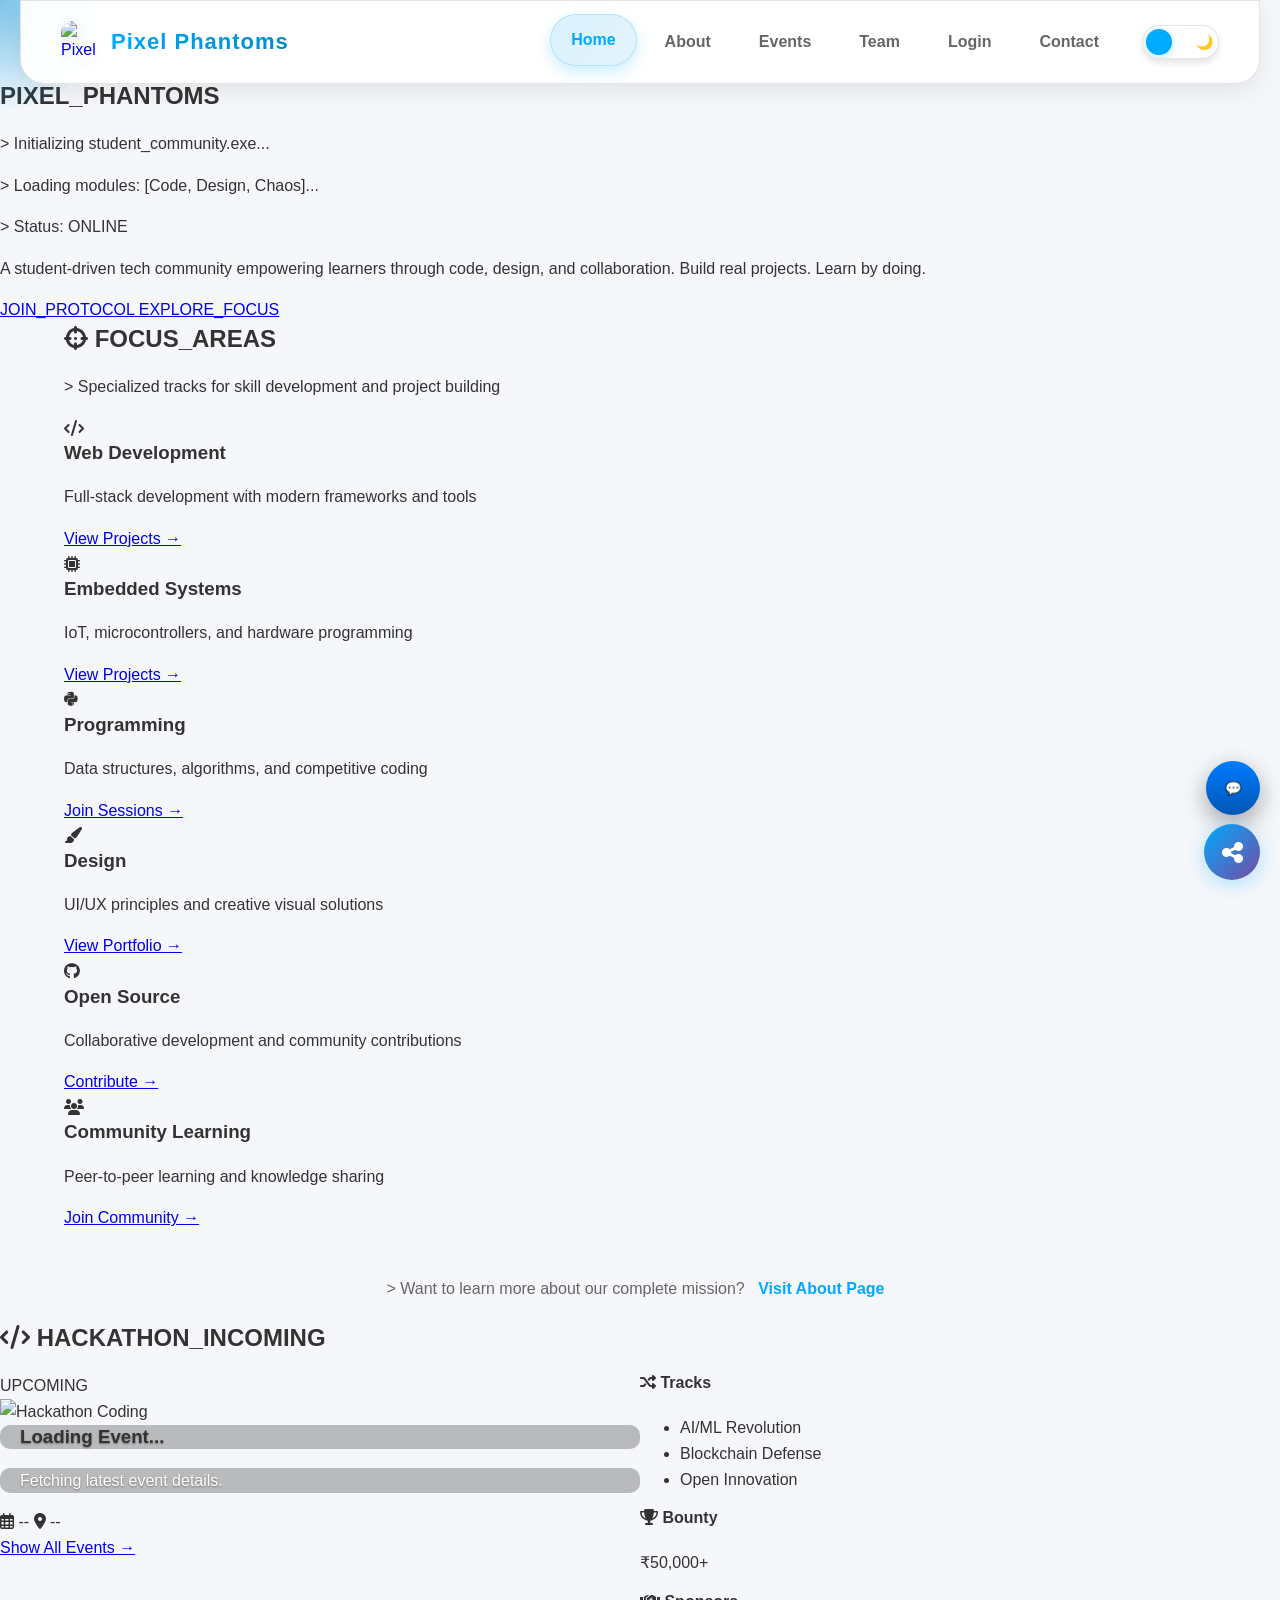
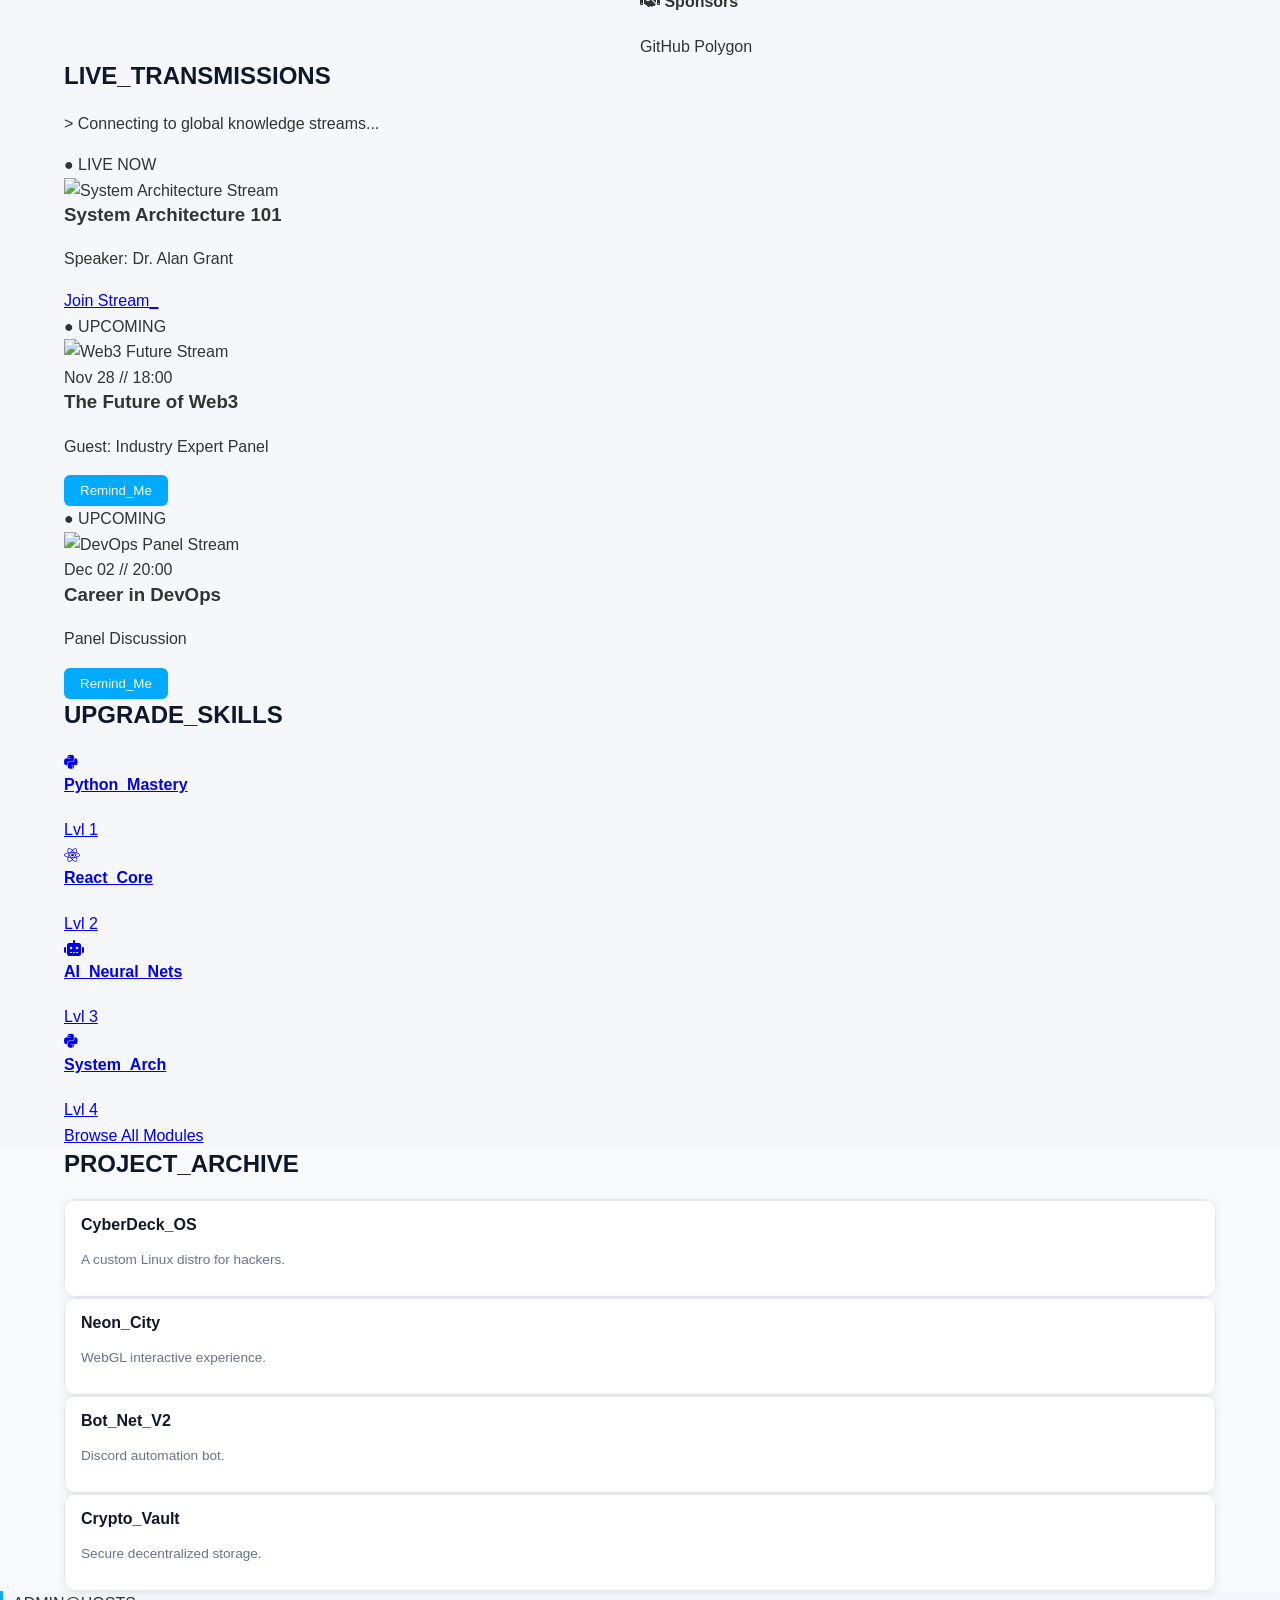
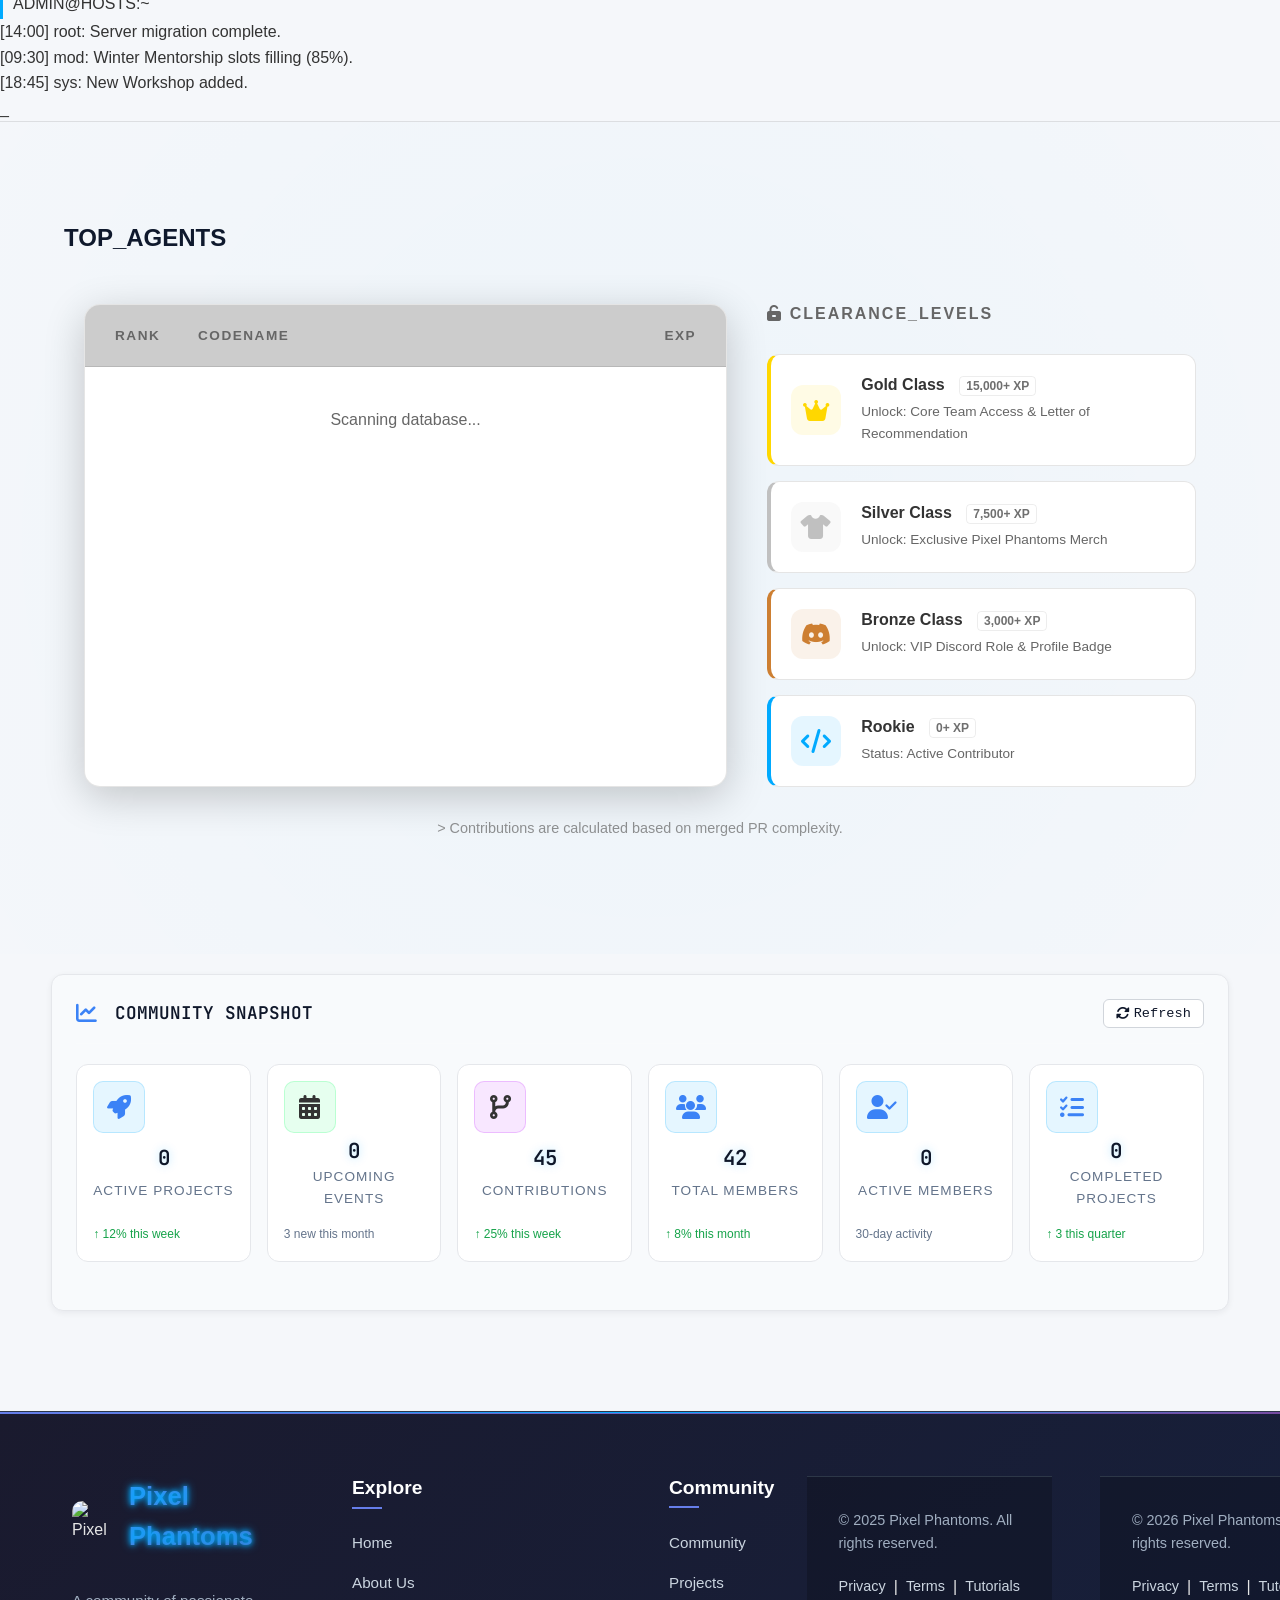
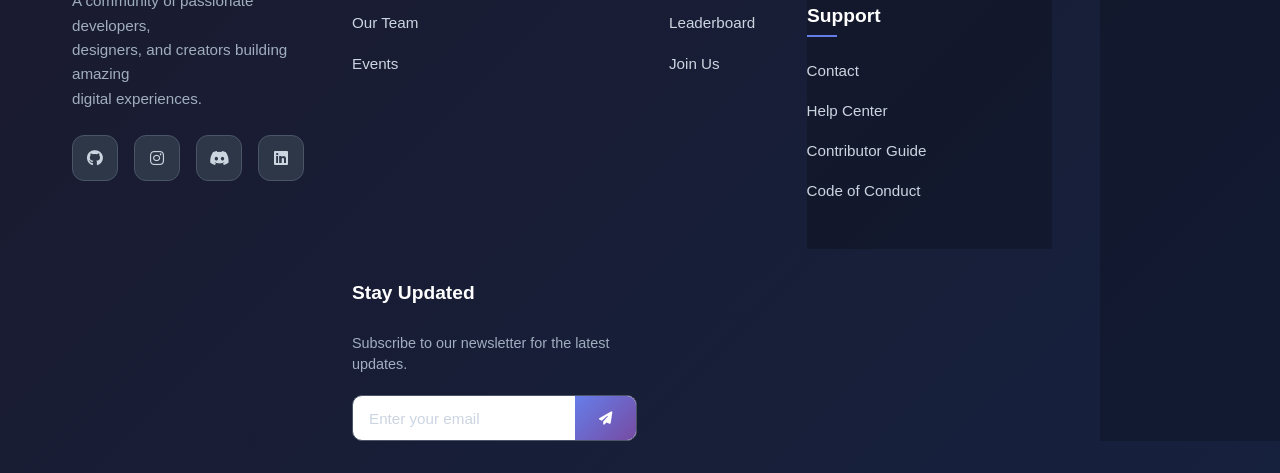
==== commit 5ab8293c: "Merge pull request #496 from pratyushjha06/fix/about-link Fix About page CTA link visibility" ====
--- a/index.html
+++ b/index.html
@@ -149,7 +149,7 @@
           <div class="focus-footer">
             <p>
               > Want to learn more about our complete mission?
-              <a href="pages/about.html" class="cyber-link">Visit About Page</a>
+              <a href="/about.html" class="cyber-link">Visit About Page</a>
             </p>
           </div>
         </div>
--- a/css/style.css
+++ b/css/style.css
@@ -2568,6 +2568,62 @@
     animation: none !important;
   }
 }
+
+/* Focus Footer Link Enhancement */
+.focus-footer {
+  text-align: center;
+  margin-top: 40px;
+  color: var(--text-secondary);
+  font-size: 1rem;
+  font-family: var(--font-primary);
+}
+
+.focus-footer .cyber-link {
+  color: var(--accent-color);
+  text-decoration: none;
+  font-weight: bold;
+  padding: 4px 8px;
+  border-radius: 4px;
+  transition: all 0.3s ease;
+  display: inline-block;
+  position: relative;
+  cursor: pointer;
+  border: 1px solid transparent;
+}
+
+.focus-footer .cyber-link::after {
+  content: '';
+  position: absolute;
+  bottom: 0;
+  left: 0;
+  width: 0;
+  height: 2px;
+  background: var(--accent-color);
+  transition: width 0.3s ease;
+}
+
+.focus-footer .cyber-link:hover {
+  color: var(--accent-color);
+  text-decoration: none;
+  background: rgba(0, 170, 255, 0.1);
+  border-color: var(--accent-color);
+  transform: translateY(-2px);
+}
+
+.focus-footer .cyber-link:hover::after {
+  width: 100%;
+}
+
+/* Ensure visibility in dark theme */
+[data-theme="dark"] .focus-footer .cyber-link {
+  color: var(--neon-cyan);
+}
+
+[data-theme="dark"] .focus-footer .cyber-link:hover {
+  background: rgba(0, 170, 255, 0.15);
+  box-shadow: 0 0 10px rgba(0, 170, 255, 0.3);
+}
+
 
 /* =========================================
      ACCESSIBILITY: SKIP TO CONTENT LINK
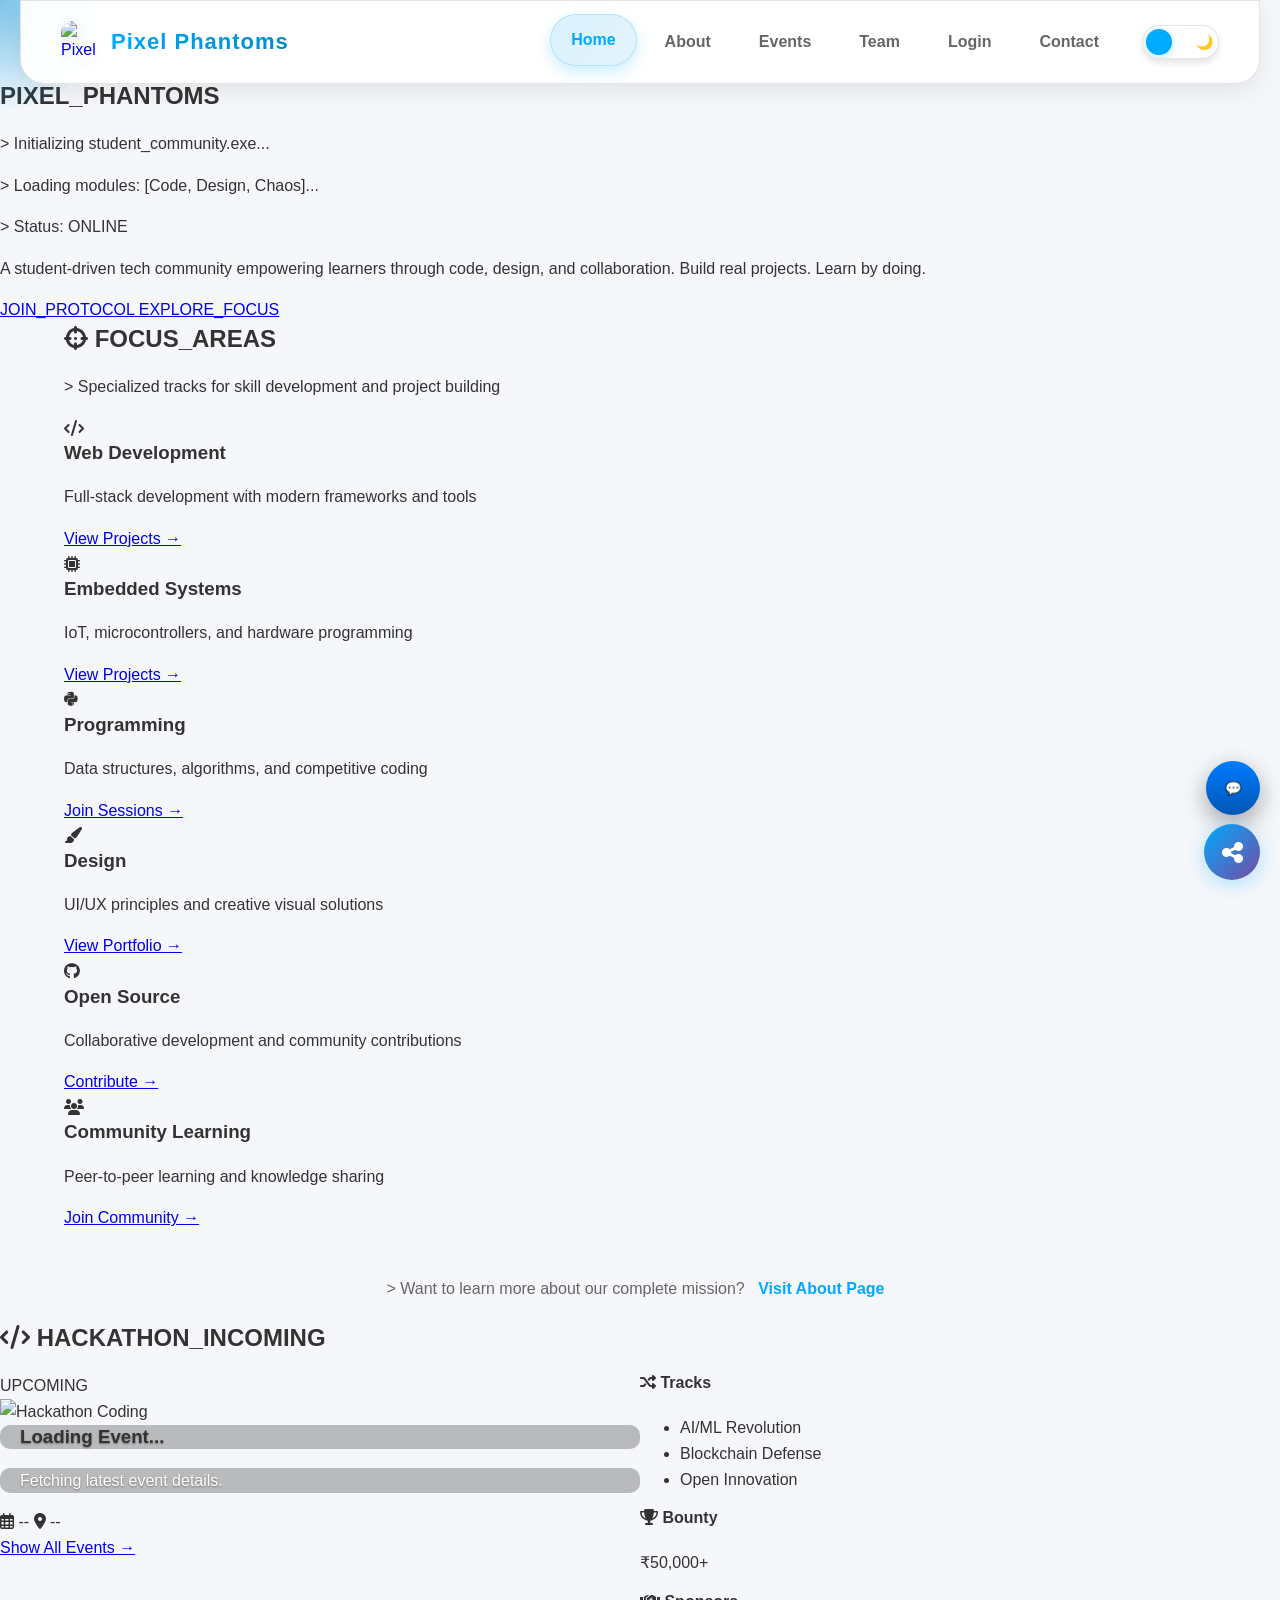
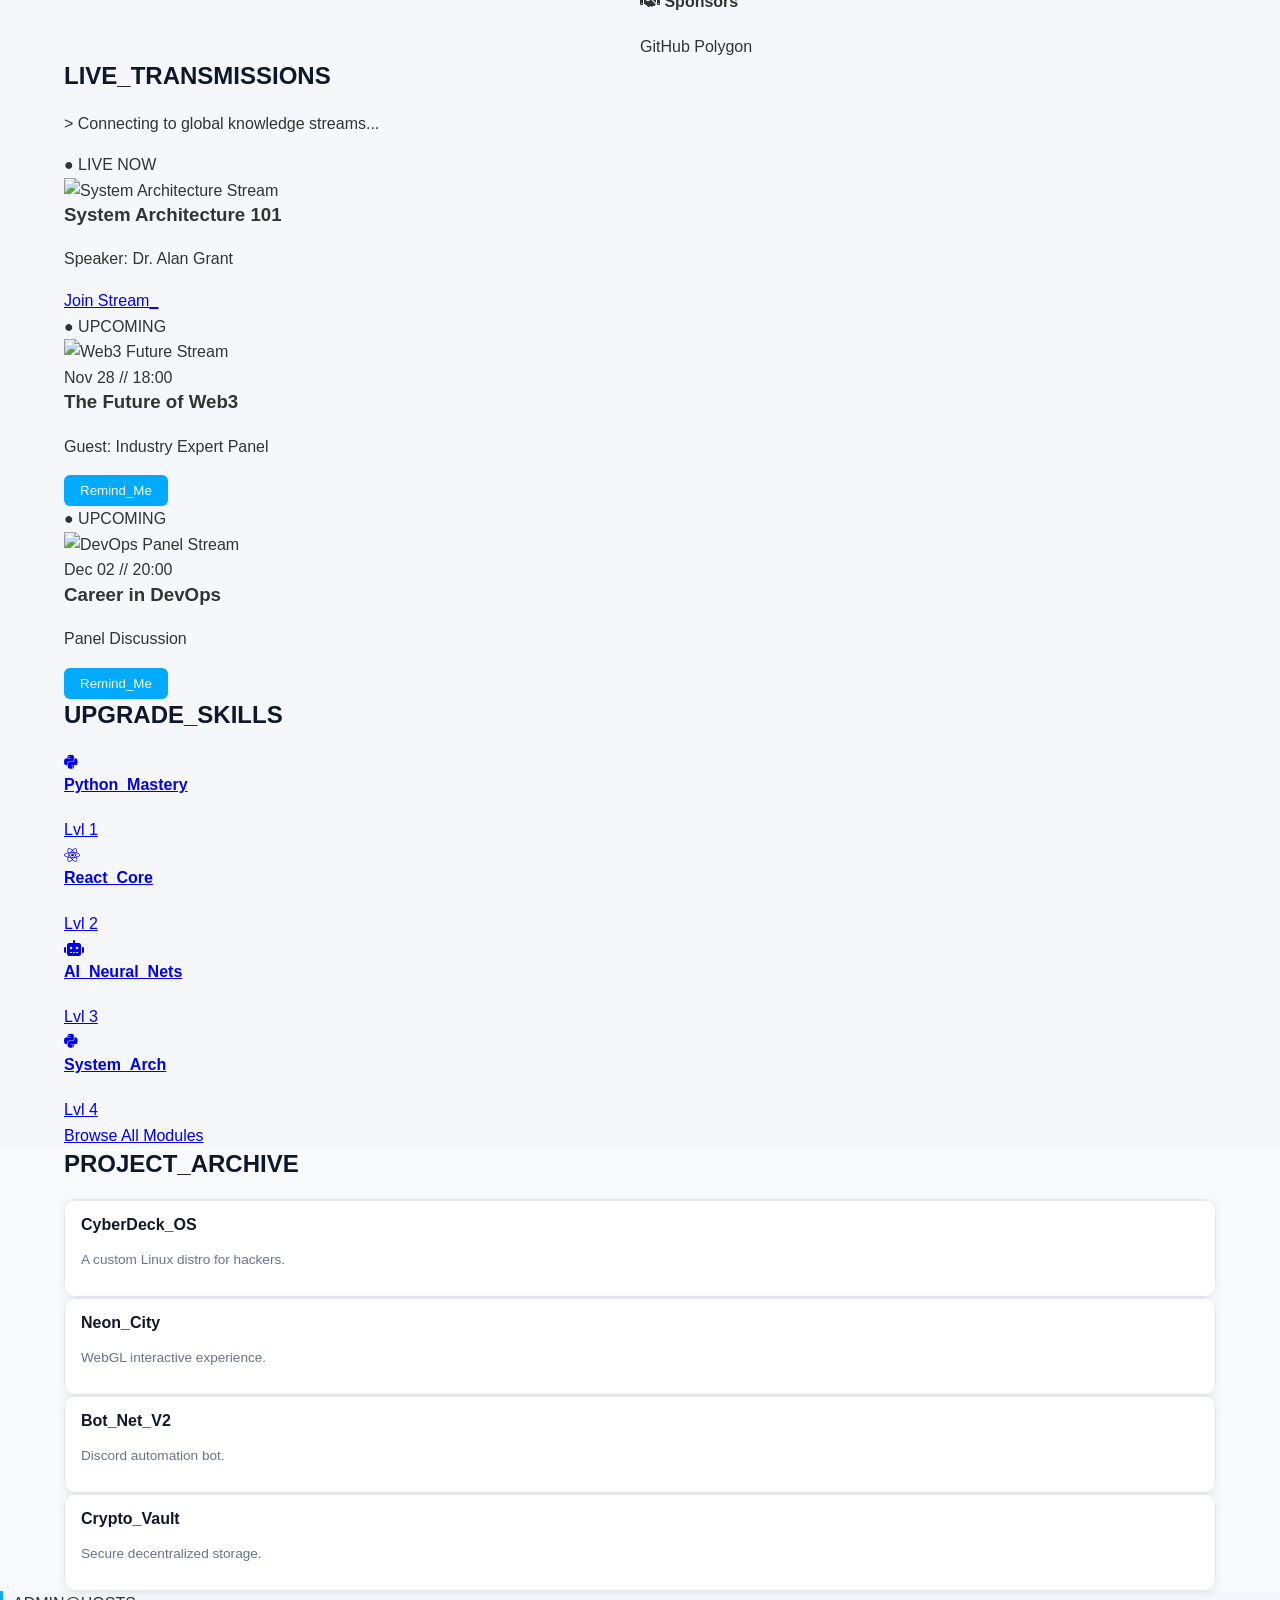
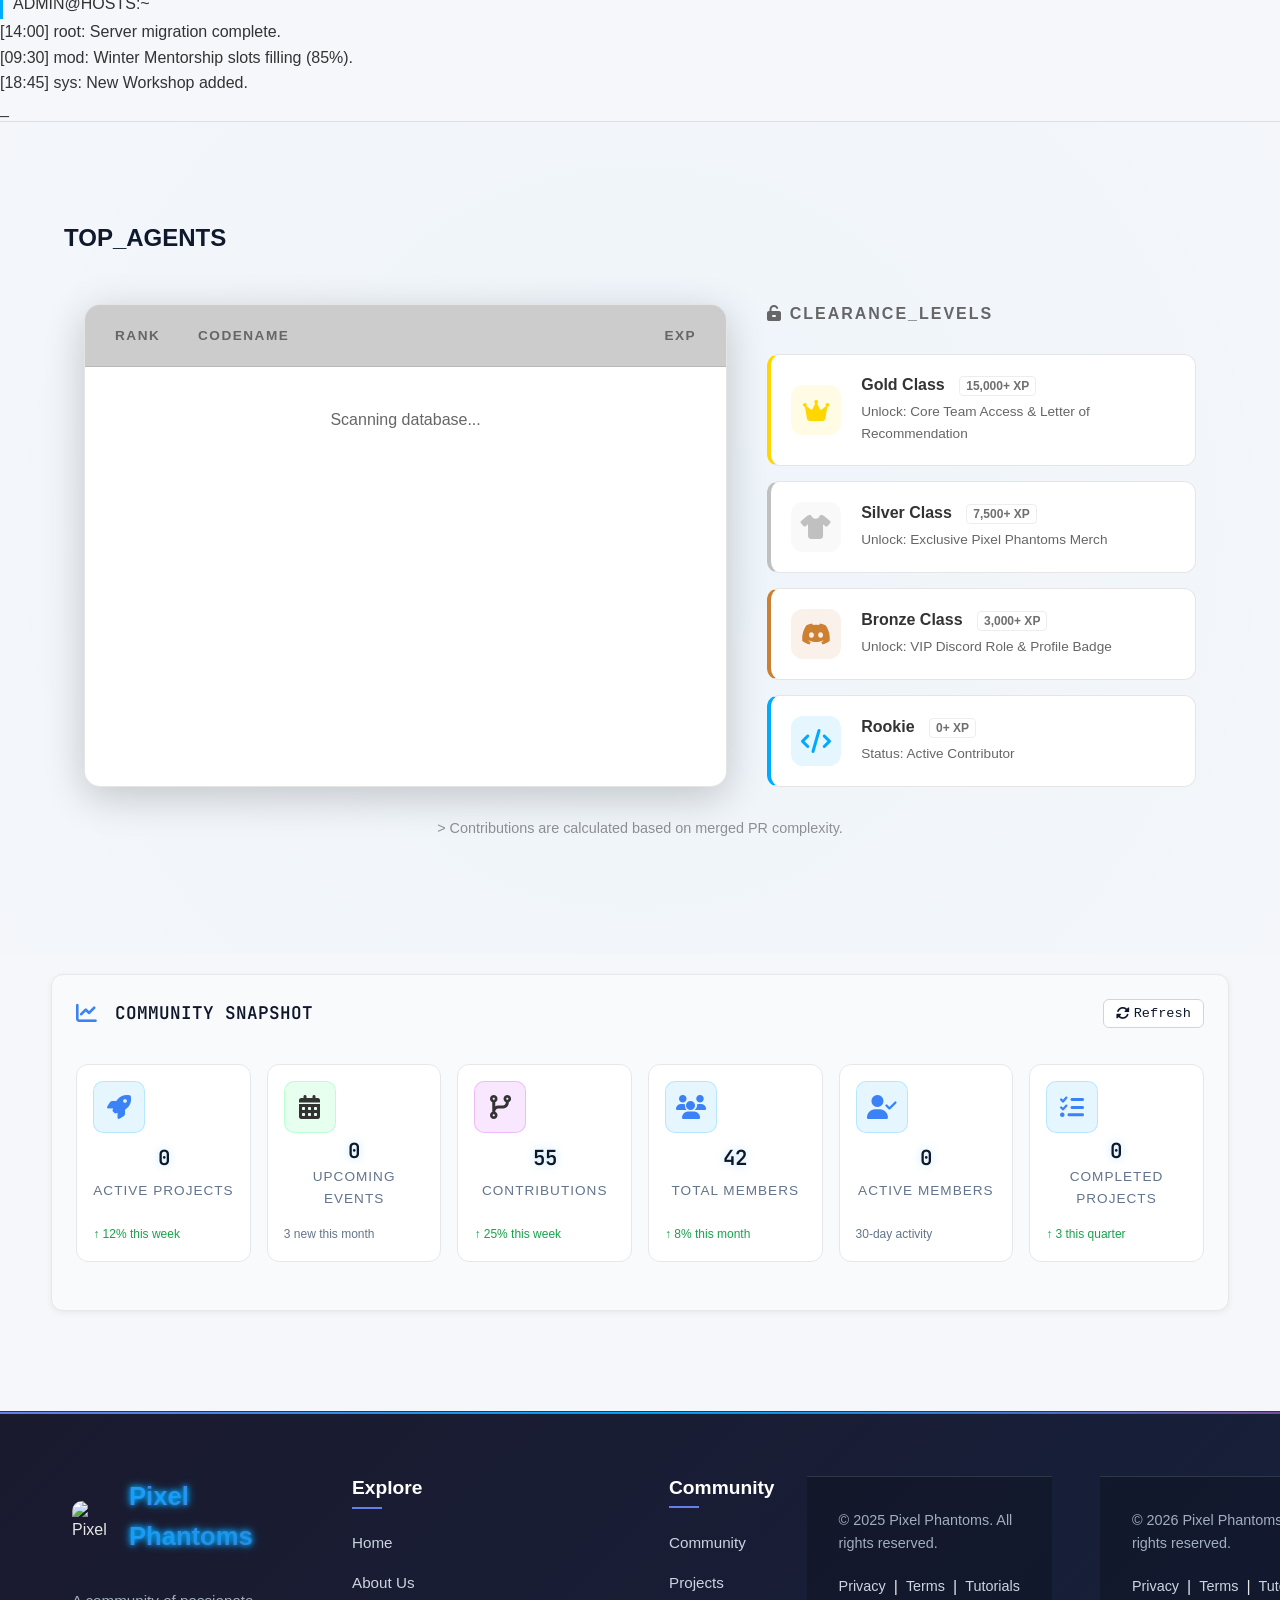
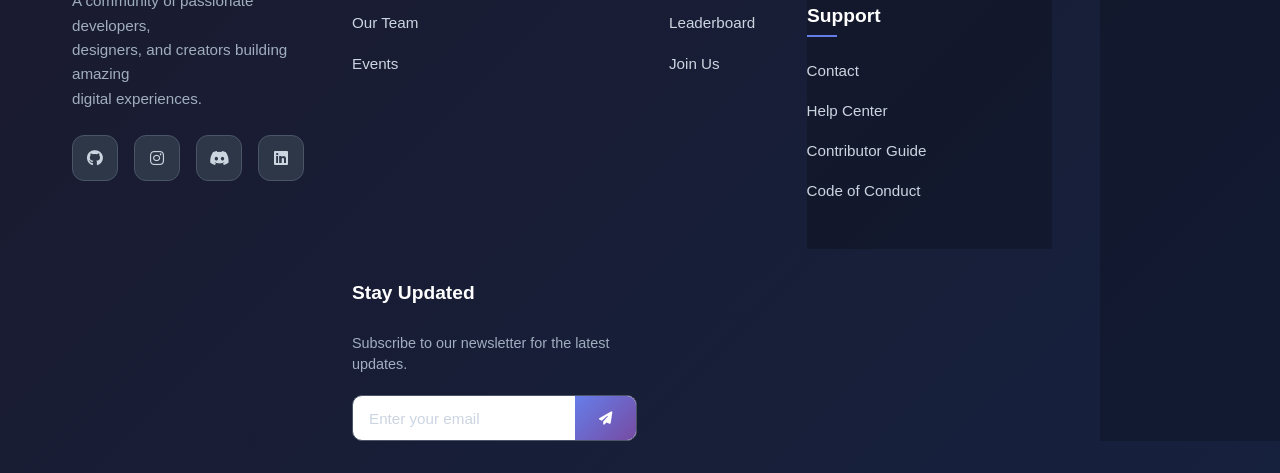
==== commit 32680020: "Add: Added missing preview image to the preview card" ====
--- a/index.html
+++ b/index.html
@@ -23,6 +23,25 @@
     <link
       rel="stylesheet"
       href="https://cdnjs.cloudflare.com/ajax/libs/font-awesome/6.4.0/css/all.min.css"
+    />
+
+    <meta property="og:title" content="Pixel Phantoms" />
+    <meta
+      property="og:description"
+      content="A student-driven tech community empowering learners through code, design, and collaboration. Build real projects. Learn by doing."
+    />
+    <meta property="og:url" content="https://sayeeg-11.github.io/Pixel_Phantoms" />
+    <meta
+      property="og:image"
+      content="https://sayeeg-11.github.io/Pixel_Phantoms/public/preview-image.png"
+    />
+    <meta property="og:image:alt" content="Pixel Phantoms" />
+    <meta property="og:type" content="website" />
+
+    <meta name="twitter:card" content="summary_large_image" />
+    <meta
+      name="twitter:image"
+      content="https://sayeeg-11.github.io/Pixel_Phantoms/public/preview-image.png"
     />
   </head>
 
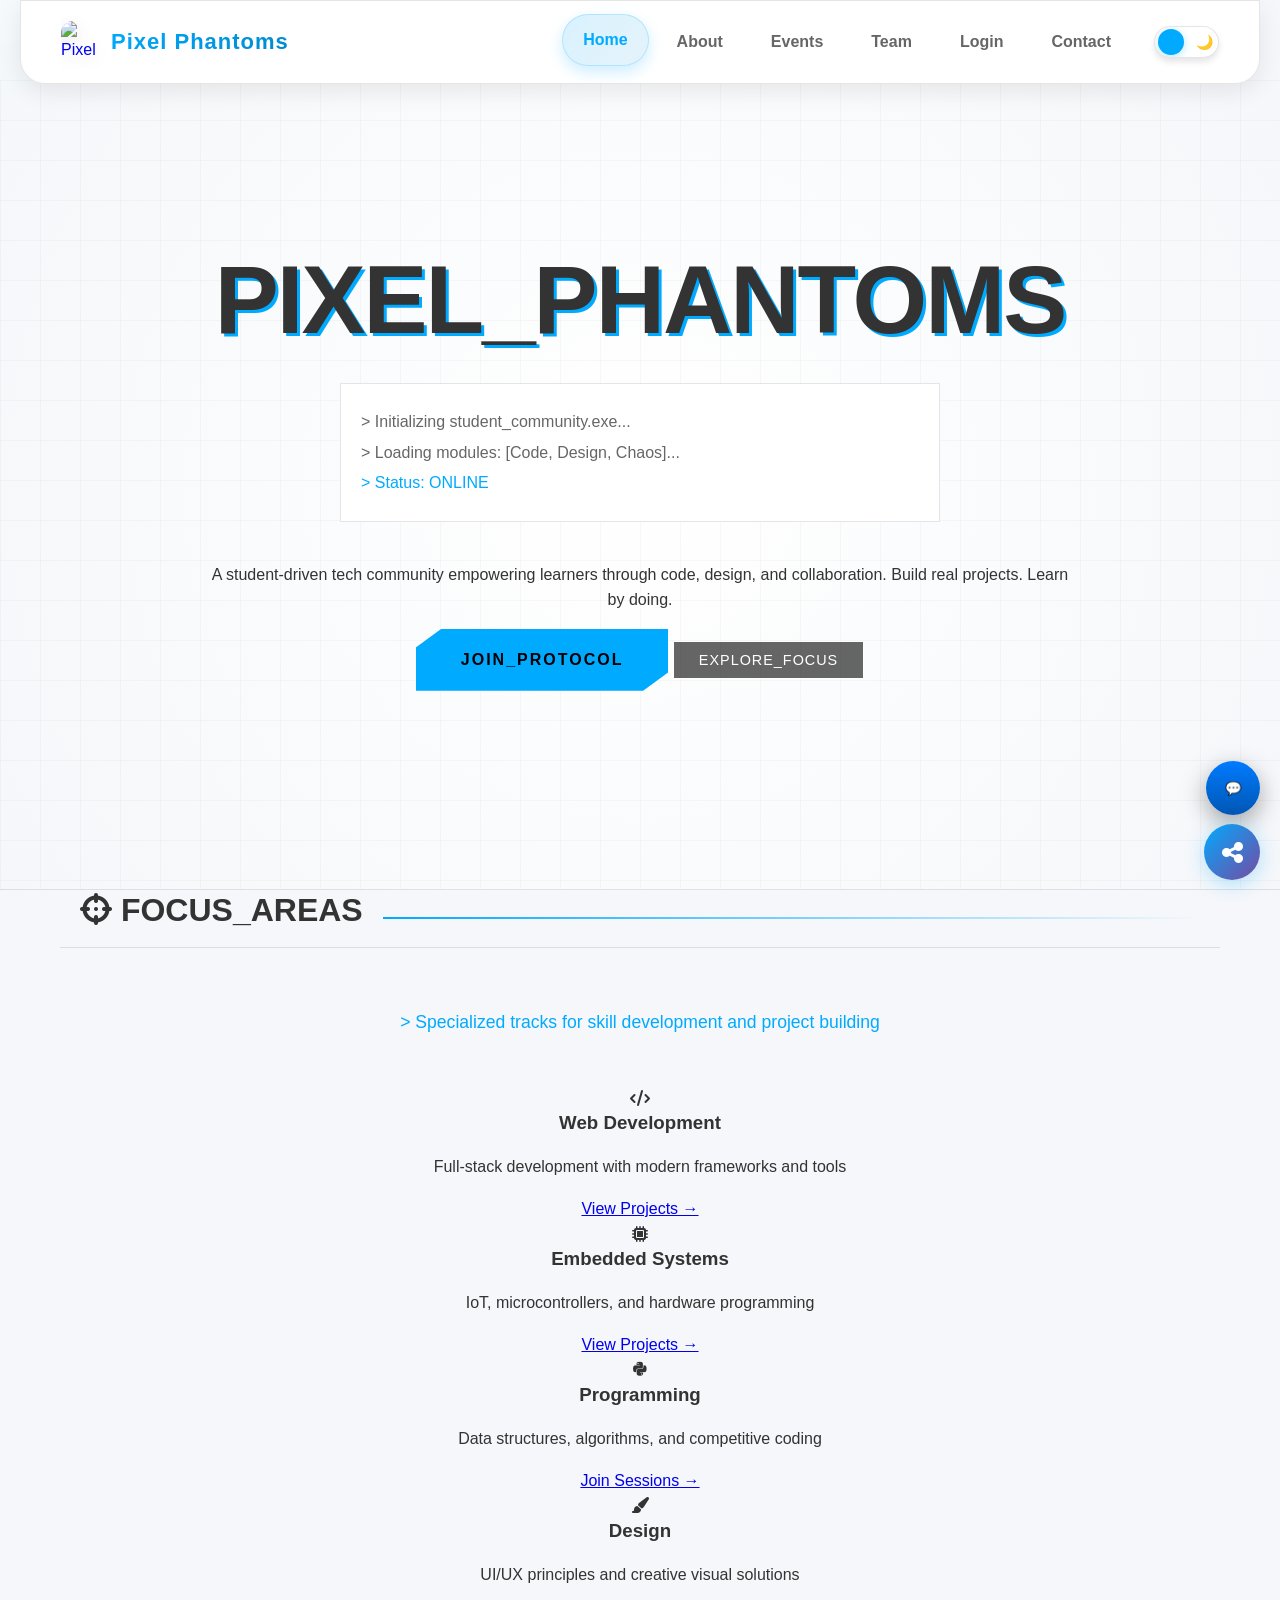
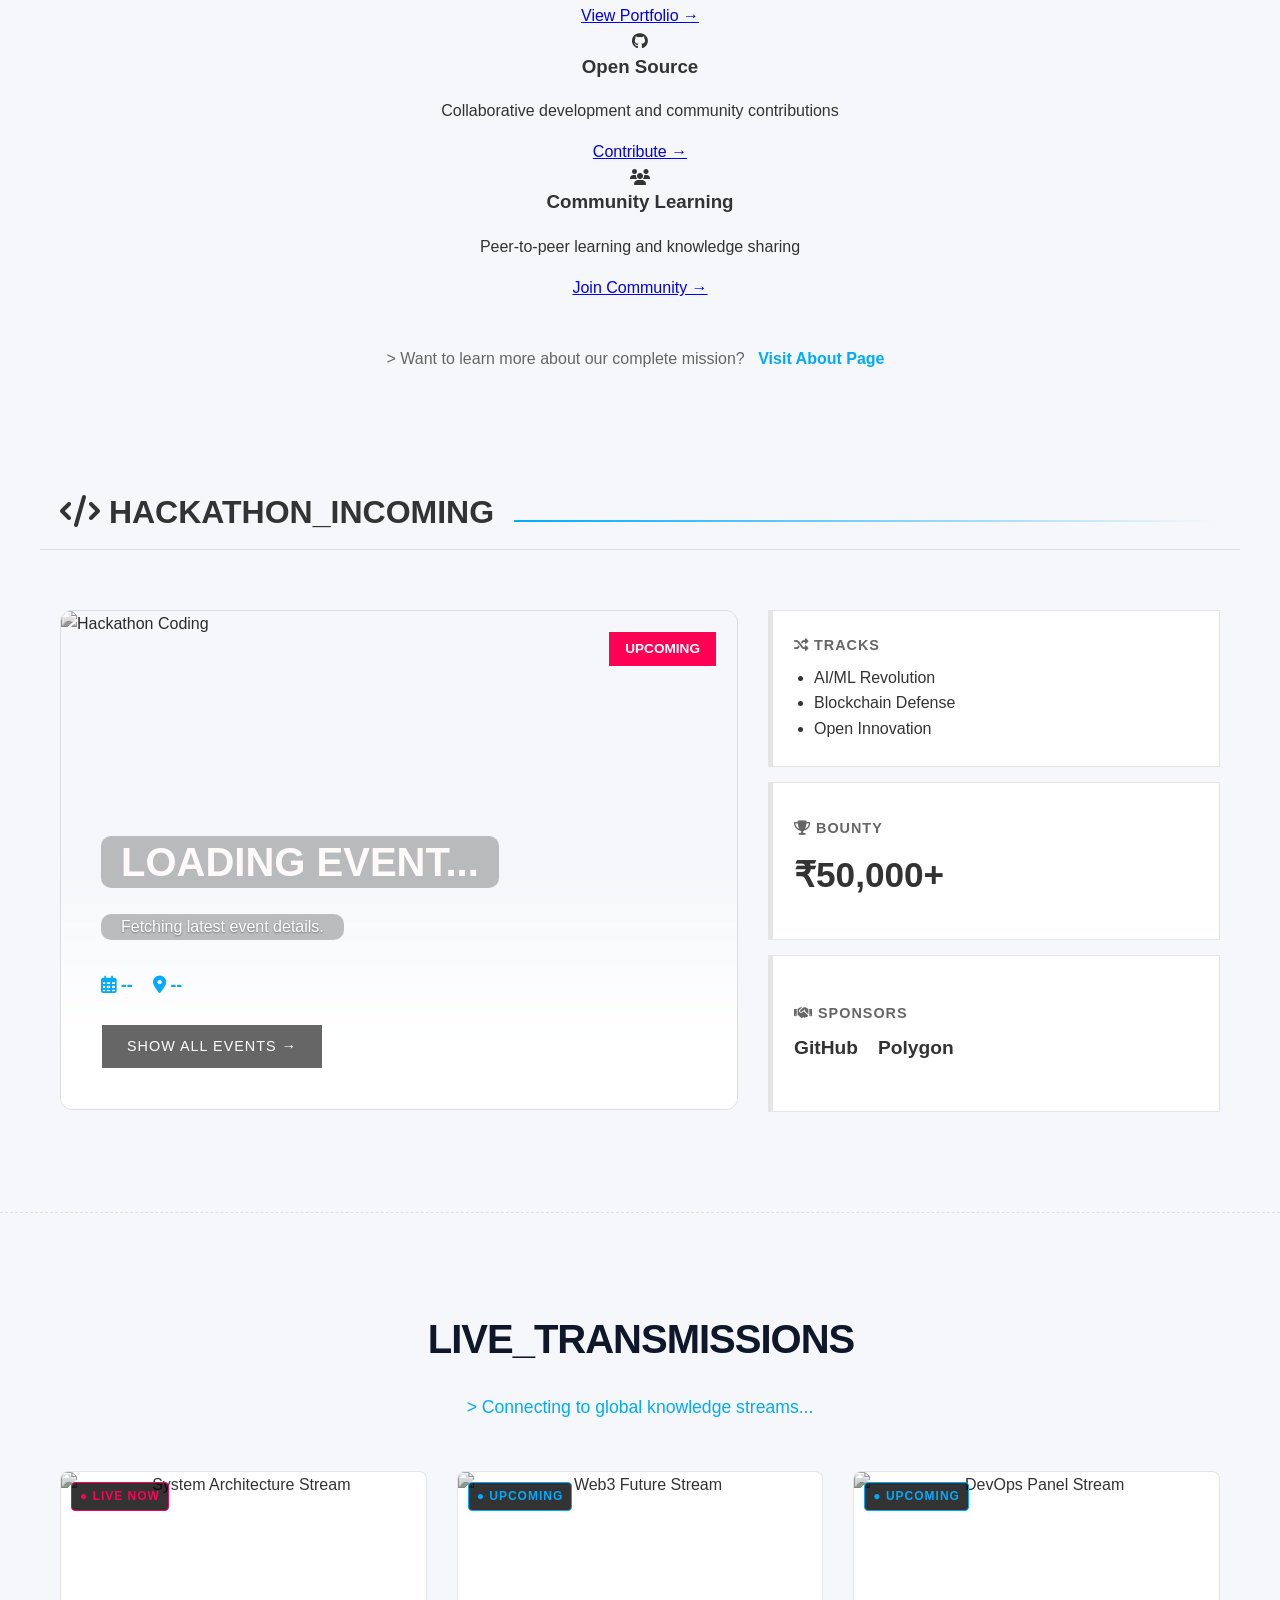
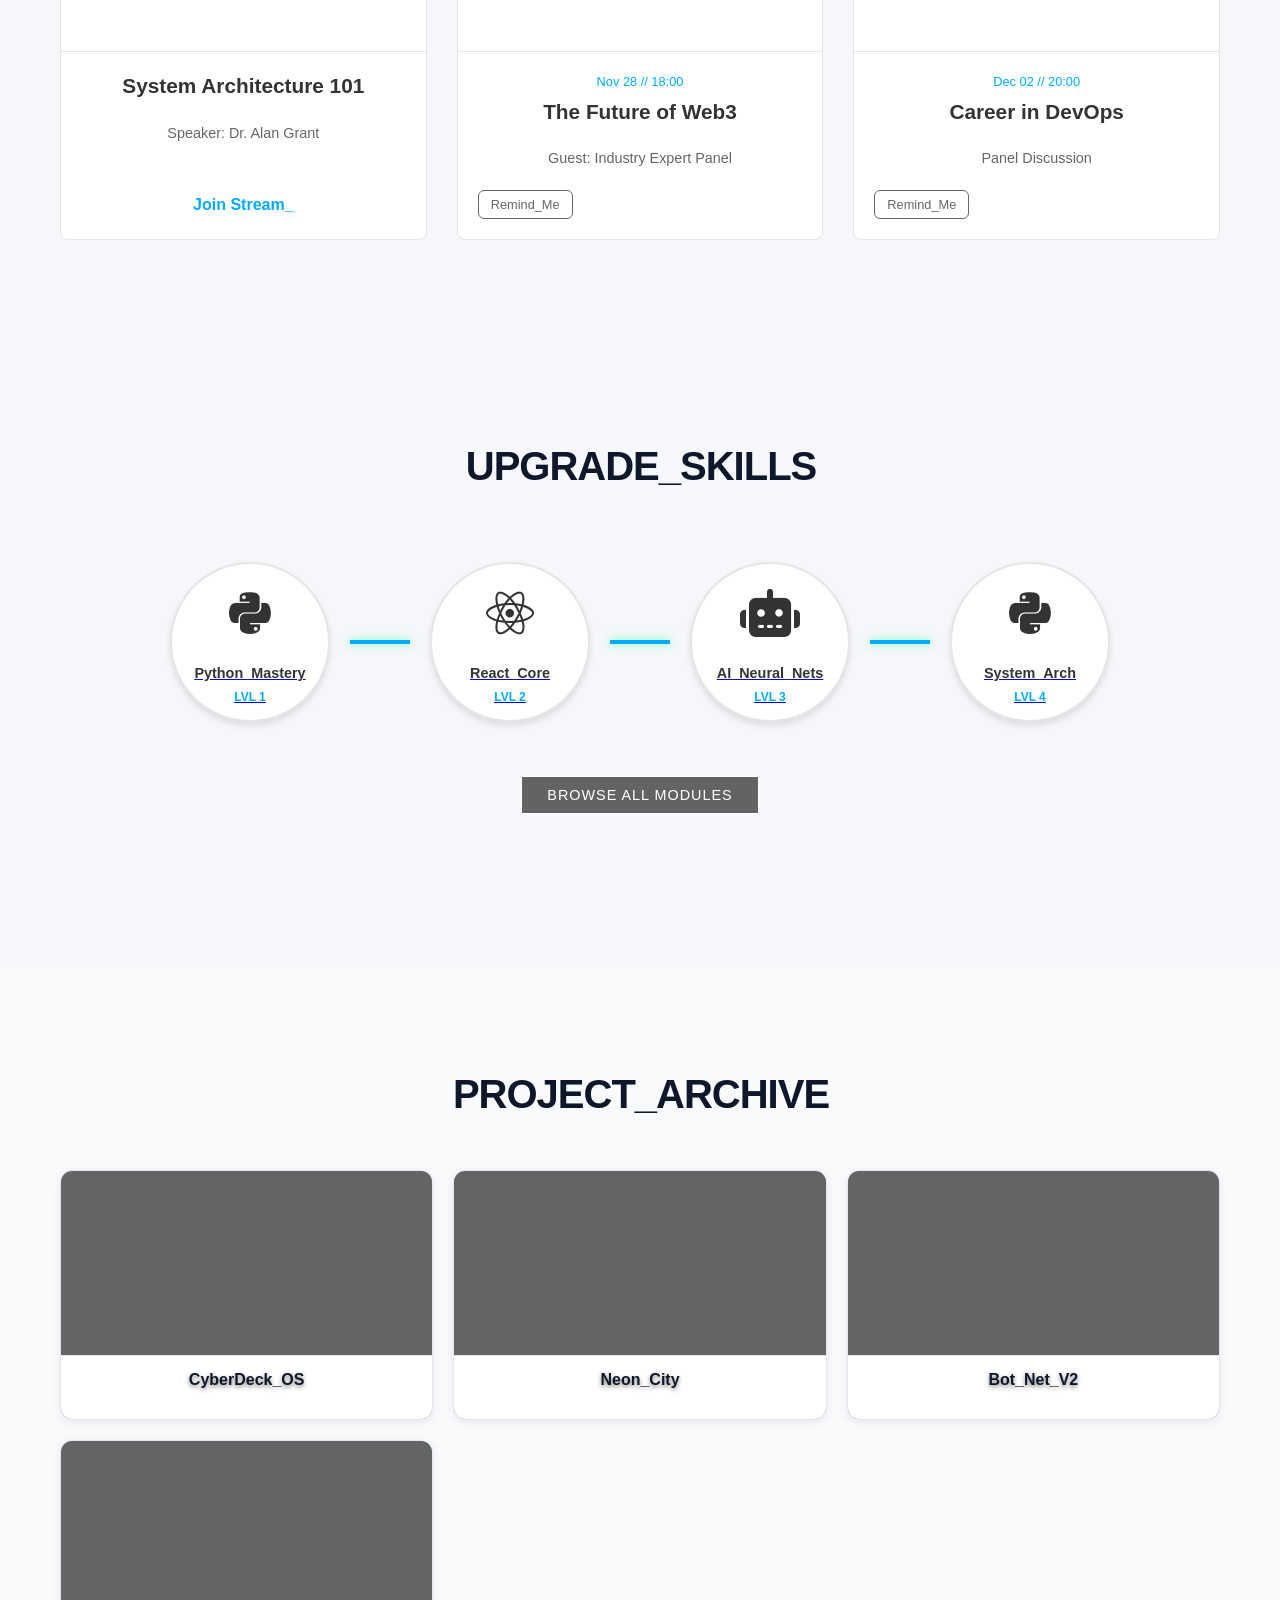
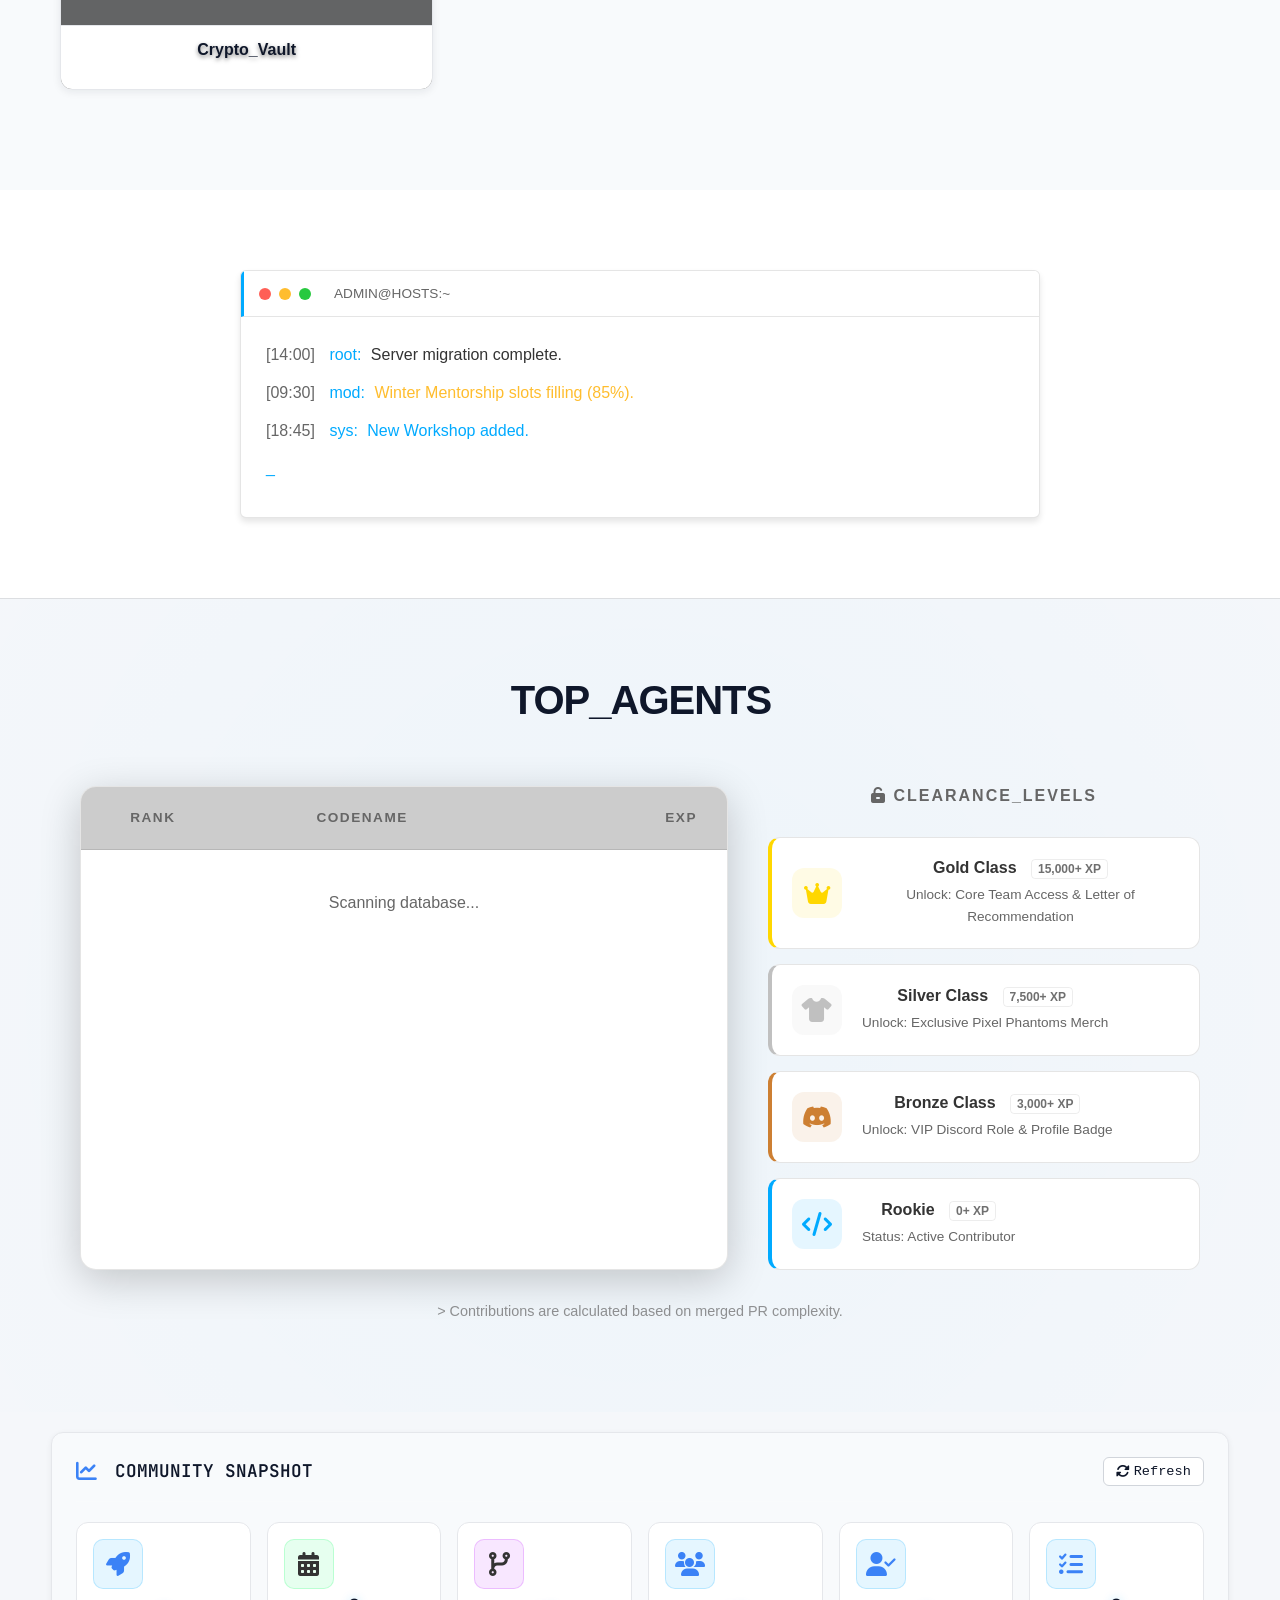
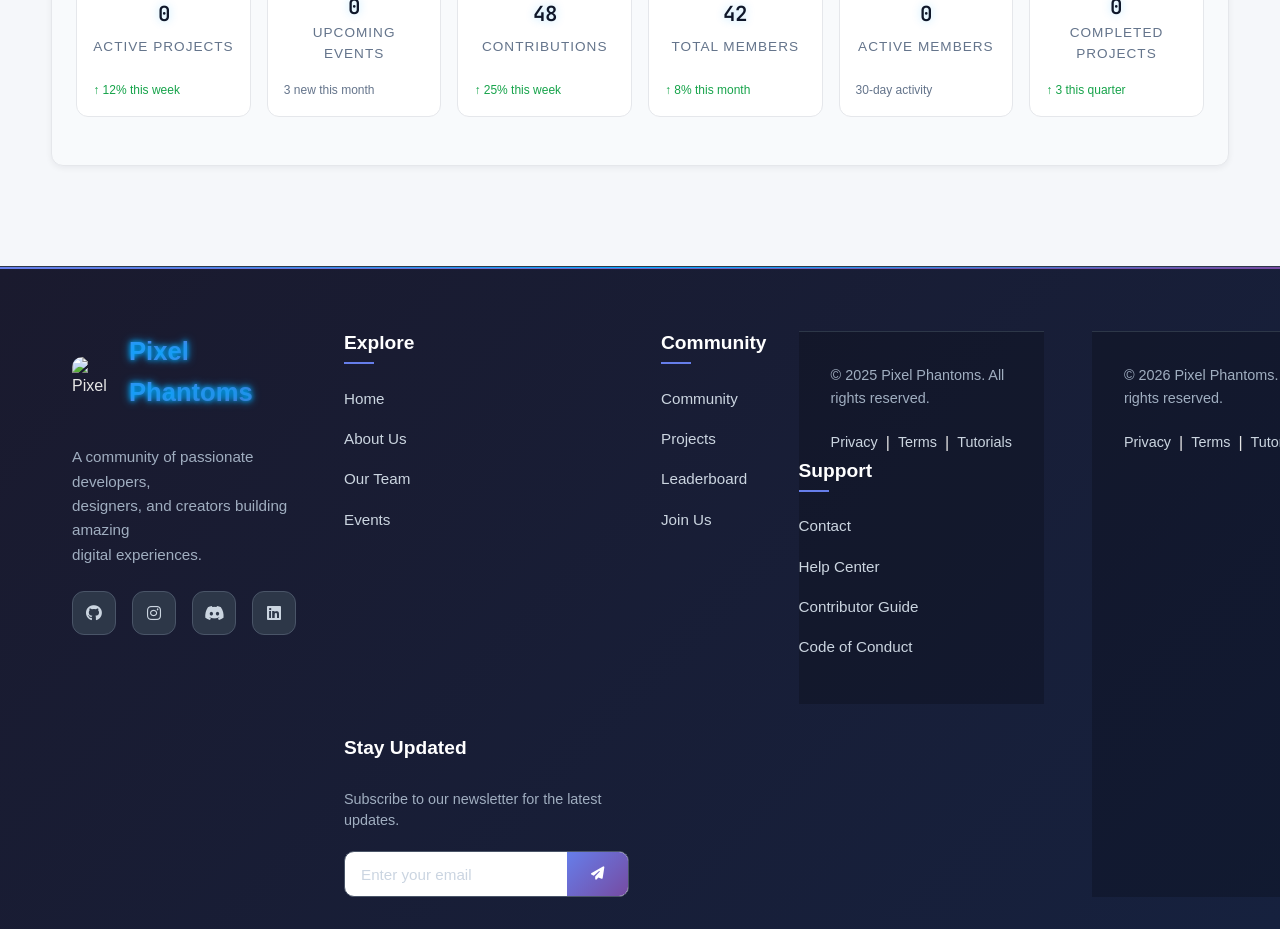
==== commit d3b9dd90: "Merge branch 'main' into feature/github-contribution-graph-502" ====
--- a/index.html
+++ b/index.html
@@ -23,25 +23,6 @@
     <link
       rel="stylesheet"
       href="https://cdnjs.cloudflare.com/ajax/libs/font-awesome/6.4.0/css/all.min.css"
-    />
-
-    <meta property="og:title" content="Pixel Phantoms" />
-    <meta
-      property="og:description"
-      content="A student-driven tech community empowering learners through code, design, and collaboration. Build real projects. Learn by doing."
-    />
-    <meta property="og:url" content="https://sayeeg-11.github.io/Pixel_Phantoms" />
-    <meta
-      property="og:image"
-      content="https://sayeeg-11.github.io/Pixel_Phantoms/public/preview-image.png"
-    />
-    <meta property="og:image:alt" content="Pixel Phantoms" />
-    <meta property="og:type" content="website" />
-
-    <meta name="twitter:card" content="summary_large_image" />
-    <meta
-      name="twitter:image"
-      content="https://sayeeg-11.github.io/Pixel_Phantoms/public/preview-image.png"
     />
   </head>
 
--- a/css/home-gsap.min.css
+++ b/css/home-gsap.min.css
@@ -0,0 +1,1422 @@
+/* =========================================
+   1. GLOBAL THEME & UTILITIES
+   ========================================= */
+/* Import Font */
+@import url('https://fonts.googleapis.com/css2?family=JetBrains+Mono:wght@400;700;800&display=swap');
+
+/* Universal box-sizing for consistent layout */
+*, *::before, *::after {
+    box-sizing: border-box;
+}
+
+/* Prevent horizontal scroll globally */
+html {
+    overflow-x: hidden;
+    width: 100%;
+}
+
+body, .hacker-theme {
+    font-family: 'JetBrains Mono', monospace;
+    overflow-x: hidden;
+    line-height: 1.6;
+    width: 100%;
+    max-width: 100vw;
+    /* The background and color are now handled by body in style.css via variables */
+}
+
+.container {
+    max-width: 1200px;
+    margin: 0 auto;
+    padding: 0 20px;
+    position: relative;
+    z-index: 2;
+    width: 100%;
+    box-sizing: border-box;
+}
+
+/* Ensure all sections stay within viewport */
+section {
+    width: 100%;
+    max-width: 100vw;
+    overflow-x: hidden;
+    box-sizing: border-box;
+}
+
+main {
+    width: 100%;
+    max-width: 100vw;
+    overflow-x: hidden;
+}
+
+#cursor-highlight {
+    position: fixed;
+    top: 0; left: 0;
+    width: 300px; height: 300px;
+    background: radial-gradient(circle, var(--accent-color) 0%, transparent 70%); /* UPDATED: Uses accent color */
+    opacity: 0.1; /* Added opacity for better blending in light mode */
+    border-radius: 50%;
+    pointer-events: none;
+    z-index: 999;
+    transform: translate(-50%, -50%);
+    mix-blend-mode: screen;
+}
+
+/* Heading alignment fix */
+.container {
+  text-align: center;
+}
+
+.section-header-glitch span[aria-hidden="true"] {
+  display: inline-block;
+}
+
+.section-header-glitch {
+  transform: translateX(1px);
+}
+
+/* Glitch Header Fix */
+.section-header-glitch {
+    font-size: 2.5rem;
+    color: var(--text-primary); /* UPDATED */
+    margin-bottom: 10px;
+    position: relative;
+    display: inline-block;
+    text-transform: uppercase;
+    letter-spacing: -1px;
+    z-index: 10;
+}
+
+.section-header-glitch::before {
+    content: attr(data-text);
+    position: absolute;
+    left: 2px; 
+    text-shadow: -1px 0 #ff0055;
+    top: 0; 
+    color: var(--text-primary); /* UPDATED */
+    background: var(--bg-primary); /* UPDATED */
+    overflow: hidden; 
+    clip-path: inset(0 0 0 0);
+    animation: noise-anim 3s infinite linear alternate-reverse;
+    opacity: 0.8;
+}
+
+.section-sub { 
+    color: var(--accent-color); /* UPDATED */
+    margin-bottom: 50px; 
+    font-size: 1.1rem; 
+}
+
+/* =========================================
+   2. HERO SECTION
+   ========================================= */
+.hero-section {
+    min-height: 90vh;
+    display: flex;
+    align-items: center;
+    justify-content: center;
+    position: relative;
+    /* UPDATED: Uses theme variables for gradient */
+    background: radial-gradient(circle at center, var(--bg-secondary) 0%, var(--bg-primary) 100%);
+    border-bottom: 1px solid var(--border-color); /* UPDATED */
+    padding-top: 0; /* Removed - main element now has padding */
+    padding-bottom: 40px;
+    overflow-x: hidden;
+    width: 100%;
+    max-width: 100vw;
+    margin-top: 0;
+}
+#typewriter-text {
+  border-right: 3px solid #00D1FF; /* Cursor color */
+  padding-right: 5px;
+  animation: blink-cursor 0.8s step-end infinite;
+}
+
+@keyframes blink-cursor {
+  from, to { border-color: transparent }
+  50% { border-color: #00D1FF; }
+}
+.grid-overlay {
+    position: absolute;
+    top: 0; 
+    left: 0; 
+    width: 100%; 
+    height: 100%;
+    background-image: 
+        linear-gradient(var(--border-color) 1px, transparent 1px),
+        linear-gradient(90deg, var(--border-color) 1px, transparent 1px); /* UPDATED */
+    background-size: 40px 40px;
+    pointer-events: none;
+    opacity: 0.3;
+    overflow: hidden;
+}
+
+.hero-content {
+    text-align: center;
+    z-index: 5;
+    max-width: 900px;
+    padding: 0 20px;
+    width: 100%;
+    box-sizing: border-box;
+}
+
+.hero-glitch {
+    font-size: clamp(3rem, 8vw, 6rem);
+    font-weight: 800;
+    letter-spacing: -2px;
+    color: var(--text-primary); /* UPDATED */
+    text-shadow: 3px 3px 0px var(--accent-color); /* UPDATED */
+    margin-bottom: 20px;
+    word-wrap: break-word;
+    overflow-wrap: break-word;
+    max-width: 100%;
+}
+
+.terminal-box {
+    margin: 0 auto 40px;
+    text-align: left;
+    max-width: 600px;
+    background: var(--card-bg); /* UPDATED */
+    padding: 20px;
+    border-left: 4px solid var(--accent-color); /* UPDATED */
+    font-size: 1rem;
+    font-family: 'Courier New', Courier, monospace;
+    backdrop-filter: blur(5px);
+    border: 1px solid var(--border-color); /* Added border for visibility in light mode */
+    width: 100%;
+    box-sizing: border-box;
+    overflow-x: hidden;
+}
+
+.console-text {
+    margin: 5px 0;
+    color: var(--text-secondary); /* UPDATED */
+    display: block;
+}
+
+.console-text.success { color: var(--accent-color); } /* UPDATED */
+
+.btn-cyber {
+    position: relative;
+    display: inline-block;
+    padding: 18px 45px;
+    font-weight: 800;
+    color: #000; /* Keep text black for contrast on accent color */
+    background: var(--accent-color); /* UPDATED */
+    text-decoration: none;
+    text-transform: uppercase;
+    letter-spacing: 2px;
+    clip-path: polygon(10% 0, 100% 0, 100% 70%, 90% 100%, 0 100%, 0 30%);
+    transition: all 0.3s;
+}
+
+.btn-cyber:hover {
+    background: var(--text-primary); /* UPDATED */
+    color: var(--bg-primary);
+    transform: translateY(-3px);
+    box-shadow: 0 0 25px var(--accent-color); /* UPDATED */
+}
+
+/* =========================================
+   3. HACKATHON SPOTLIGHT
+   ========================================= */
+.hackathon-spotlight {
+    padding: 100px 0;
+    background: var(--bg-primary); /* UPDATED */
+    position: relative;
+    overflow: hidden;
+    width: 100%;
+    max-width: 100vw;
+}
+
+.section-header-terminal {
+    max-width: 1200px;
+    margin: 0 auto 60px;
+    padding: 0 20px;
+    border-bottom: 1px solid var(--border-color); /* UPDATED */
+    display: flex;
+    align-items: center;
+    justify-content: space-between;
+}
+
+.section-header-terminal h2 {
+    font-size: 2rem;
+    color: var(--text-primary); /* UPDATED */
+    margin-bottom: 15px;
+}
+
+.line-scanner {
+    height: 2px;
+    flex-grow: 1;
+    margin-left: 20px;
+    background: linear-gradient(90deg, var(--accent-color), transparent); /* UPDATED */
+}
+
+.hackathon-layout {
+    max-width: 1200px;
+    margin: 0 auto;
+    padding: 0 20px;
+    display: grid;
+    grid-template-columns: 1.5fr 1fr;
+    gap: 30px;
+}
+
+.hack-main-card {
+    position: relative;
+    height: 500px;
+    border-radius: 12px;
+    overflow: hidden;
+    border: 1px solid var(--border-color); /* UPDATED */
+    transform-style: preserve-3d;
+}
+
+.hack-bg-img {
+    width: 100%;
+    height: 100%;
+    object-fit: cover;
+    filter: grayscale(100%) contrast(110%);
+    transition: filter 0.4s ease;
+}
+
+.hack-main-card:hover .hack-bg-img {
+    filter: grayscale(0%) contrast(100%);
+}
+
+.hack-overlay {
+    position: absolute;
+    bottom: 0; left: 0; right: 0;
+    /* UPDATED: Uses card-bg with transparency for readability */
+    background: linear-gradient(to top, var(--card-bg) 20%, rgba(0,0,0,0) 80%, transparent 100%); 
+    padding: 40px;
+    display: flex;
+    flex-direction: column;
+    align-items: flex-start;
+    transform: translateZ(20px);
+}
+
+.hack-badge {
+    position: absolute;
+    top: 20px; right: 20px;
+    background: #ff0055;
+    color: white;
+    padding: 6px 16px;
+    font-size: 0.85rem;
+    font-weight: bold;
+    border: 1px solid white;
+    z-index: 10;
+}
+
+.hack-main-card h3 {
+    font-size: 2.5rem;
+    margin: 0 0 10px 0;
+    color: var(--text-primary); /* UPDATED */
+    text-transform: uppercase;
+    text-shadow: 0 2px 4px var(--shadow);
+}
+
+.hack-meta {
+    display: flex;
+    gap: 20px;
+    margin: 15px 0 25px;
+    color: var(--accent-color); /* UPDATED */
+    font-weight: bold;
+    font-size: 1.1rem;
+}
+
+.btn-hollow {
+    background: rgba(0,0,0,0.6);
+    border: 1px solid var(--text-primary); /* UPDATED */
+    color: var(--text-primary); /* UPDATED */
+    padding: 10px 25px;
+    text-decoration: none;
+    font-size: 0.9rem;
+    transition: 0.3s;
+    text-transform: uppercase;
+    letter-spacing: 1px;
+}
+
+.btn-hollow:hover {
+    background: var(--text-primary); /* UPDATED */
+    color: var(--bg-primary); /* UPDATED */
+}
+
+.hack-details-grid {
+    display: grid;
+    grid-template-rows: repeat(3, 1fr);
+    gap: 15px;
+}
+
+.detail-box {
+    background: var(--card-bg); /* UPDATED */
+    border: 1px solid var(--border-color); /* UPDATED */
+    padding: 25px;
+    display: flex;
+    flex-direction: column;
+    justify-content: center;
+    transition: 0.3s;
+    position: relative;
+    overflow: hidden;
+}
+
+.detail-box::before {
+    content: '';
+    position: absolute;
+    left: 0; top: 0; bottom: 0;
+    width: 4px;
+    background: var(--border-color); /* UPDATED */
+    transition: 0.3s;
+}
+
+.detail-box:hover {
+    background: var(--bg-secondary); /* UPDATED */
+    transform: translateX(5px);
+}
+
+.track-box:hover::before { background: #00ff88; }
+.prize-box:hover::before { background: #ff0055; }
+.sponsors-box:hover::before { background: #00aaff; }
+
+.detail-box h4 { margin: 0 0 10px 0; color: var(--text-secondary); font-size: 0.9rem; text-transform: uppercase; letter-spacing: 1px; } /* UPDATED */
+.detail-box ul { margin: 0; padding-left: 20px; color: var(--text-primary); } /* UPDATED */
+.prize-pool { font-size: 2.2rem; color: var(--text-primary); font-weight: 800; margin: 0; } /* UPDATED */
+.sponsor-logos { display: flex; gap: 20px; color: var(--text-primary); font-weight: bold; font-size: 1.2rem; } /* UPDATED */
+
+/* =========================================
+   4. LIVE SEMINARS & WEBMEETS (UPDATED)
+   ========================================= */
+.cyber-seminars {
+    padding: 100px 0;
+    background: var(--bg-primary); /* UPDATED */
+    border-top: 1px dashed var(--border-color); /* UPDATED */
+}
+
+.seminar-grid {
+    display: grid;
+    grid-template-columns: repeat(auto-fit, minmax(300px, 1fr));
+    gap: 30px;
+    margin-top: 40px;
+}
+
+.seminar-card {
+    background: var(--card-bg); /* UPDATED */
+    border: 1px solid var(--border-color); /* UPDATED */
+    padding: 0; 
+    position: relative;
+    transition: all 0.3s ease;
+    overflow: hidden;
+    border-radius: 8px;
+    display: flex;
+    flex-direction: column;
+}
+
+.seminar-card:hover {
+    border-color: var(--accent-color); /* UPDATED */
+    box-shadow: 0 0 25px rgba(0, 255, 136, 0.15);
+    transform: translateY(-5px);
+}
+
+.sem-img {
+    width: 100%;
+    height: 180px;
+    object-fit: cover;
+    filter: grayscale(80%);
+    transition: filter 0.3s ease;
+    border-bottom: 1px solid var(--border-color); /* UPDATED */
+}
+
+.seminar-card:hover .sem-img {
+    filter: grayscale(0%);
+}
+
+.sem-info {
+    padding: 20px;
+    flex-grow: 1;
+    display: flex;
+    flex-direction: column;
+}
+
+.sem-status {
+    font-size: 0.75rem; 
+    font-weight: 800; 
+    margin-bottom: 10px; 
+    display: inline-block;
+    letter-spacing: 1px;
+    position: absolute;
+    top: 10px;
+    left: 10px;
+    background: rgba(0,0,0,0.8);
+    padding: 4px 8px;
+    border-radius: 4px;
+    z-index: 2;
+}
+
+.sem-status.live { color: #ff0055; border: 1px solid #ff0055; animation: blink 1s infinite; }
+.sem-status.upcoming { color: #00aaff; border: 1px solid #00aaff; }
+
+.sem-date {
+    font-size: 0.8rem;
+    color: var(--accent-color); /* UPDATED */
+    margin-bottom: 5px;
+}
+
+.seminar-card h3 { 
+    margin: 0 0 8px 0; 
+    color: var(--text-primary); /* UPDATED */
+    font-size: 1.3rem;
+}
+
+.seminar-card p { 
+    color: var(--text-secondary); /* UPDATED */
+    font-size: 0.9rem; 
+    margin-bottom: 20px; 
+    flex-grow: 1;
+}
+
+.link-terminal { 
+    color: var(--accent-color); /* UPDATED */
+    text-decoration: none; 
+    font-weight: bold; 
+    border-bottom: 1px solid transparent; 
+    transition: 0.3s;
+}
+
+.link-terminal:hover { 
+    border-bottom-color: var(--accent-color); /* UPDATED */
+    margin-left: 5px;
+}
+
+.btn-sm { 
+    background: transparent; 
+    border: 1px solid var(--text-secondary); /* UPDATED */
+    color: var(--text-secondary); /* UPDATED */
+    padding: 6px 12px; 
+    cursor: pointer; 
+    transition: 0.3s; 
+    font-family: inherit;
+    font-size: 0.8rem;
+    align-self: flex-start;
+}
+
+.btn-sm:hover { 
+    border-color: var(--text-primary); /* UPDATED */
+    color: var(--text-primary); 
+    background: rgba(255,255,255,0.1);
+}
+
+/* =========================================
+   5. SKILL TREE (FIXED VISIBILITY)
+   ========================================= */
+.skill-tree-section {
+    padding: 100px 0;
+    background: var(--bg-primary); /* UPDATED */
+    text-align: center;
+}
+
+.skill-path-wrapper {
+    display: flex;
+    justify-content: center;
+    align-items: center;
+    flex-wrap: wrap;
+    gap: 20px; 
+    margin: 60px 0;
+}
+
+/* FIXED: Increased background contrast and set dimensions */
+.skill-node {
+    width: 160px; height: 160px;
+    background: var(--card-bg); /* UPDATED */
+    border: 2px solid var(--border-color); /* UPDATED */
+    border-radius: 50%; 
+    display: flex;
+    flex-direction: column;
+    justify-content: center;
+    align-items: center;
+    transition: all 0.3s ease;
+    position: relative;
+    z-index: 2;
+    cursor: pointer;
+    box-shadow: var(--shadow); /* UPDATED */
+}
+
+/* Visible active state */
+.skill-node:hover { 
+    border-color: #00aaff; 
+    box-shadow: 0 0 25px rgba(0, 170, 255, 0.4); 
+    transform: scale(1.1); 
+    background: var(--bg-secondary); /* UPDATED */
+}
+
+/* FIXED: Icons forced to text-primary instead of white to work in light mode */
+.node-icon { 
+    font-size: 3rem; 
+    color: var(--text-primary); /* UPDATED: Force text color */
+    margin-bottom: 10px;
+    filter: drop-shadow(0 0 5px rgba(255,255,255,0.2));
+}
+
+.skill-node:hover .node-icon {
+    color: #00aaff;
+}
+
+.skill-node h4 { 
+    margin: 0; 
+    font-size: 0.9rem; 
+    color: var(--text-primary); /* UPDATED */
+    font-weight: bold;
+}
+
+.node-level { 
+    font-size: 0.75rem; 
+    color: #00aaff; 
+    margin-top: 5px; 
+    font-weight: bold; 
+    text-transform: uppercase;
+}
+
+/* Locked State */
+.skill-node.locked { 
+    border: 2px dashed var(--text-secondary); /* UPDATED */
+    opacity: 0.8; 
+    background: var(--bg-primary); /* UPDATED */
+}
+
+.skill-node.locked .node-icon {
+    color: var(--text-secondary); /* UPDATED */
+}
+
+/* FIXED: Connector Lines */
+.connector {
+    width: 60px; 
+    height: 4px; 
+    background: var(--accent-color); /* UPDATED */
+    box-shadow: 0 0 8px rgba(0, 255, 136, 0.6);
+    opacity: 1;
+    align-self: center;
+}
+
+.center-btn { margin-top: 40px; }
+
+/* =========================================
+   6. PROJECT MAINFRAME
+   ========================================= */
+.project-mainframe {
+    padding: 100px 0;
+    background: var(--bg-primary); /* UPDATED */
+}
+
+.project-matrix {
+    display: grid;
+    grid-template-columns: repeat(auto-fit, minmax(280px, 1fr));
+    gap: 25px;
+    margin-top: 40px;
+}
+
+.proj-card {
+    height: 250px;
+    background: url('assets/demo.png') center/cover no-repeat;
+    background-size: cover;
+    background-position: center;
+    position: relative;
+    border: 1px solid var(--border-color); /* UPDATED */
+    overflow: hidden;
+    border-radius: 8px;
+    cursor: pointer;
+}
+
+.proj-card::before {
+    content: ''; 
+    position: absolute; 
+    inset: 0; 
+    background: rgba(0,0,0,0.6); 
+    transition: 0.4s;
+}
+
+.proj-card:hover::before { 
+    background: rgba(0,0,0,0.2); 
+}
+
+.proj-content {
+    position: absolute; 
+    bottom: 0; left: 0; width: 100%;
+    padding: 25px;
+    background: linear-gradient(to top, var(--card-bg), transparent); /* UPDATED */
+    transform: translateY(10px); 
+    transition: 0.4s;
+    box-sizing: border-box;
+}
+
+.proj-card:hover .proj-content { 
+    transform: translateY(0); 
+}
+
+.proj-content h3 { 
+    margin: 0; 
+    color: var(--text-primary); /* UPDATED */
+    font-size: 1.3rem; 
+    text-shadow: 0 2px 4px rgba(0,0,0,0.5);
+}
+
+.proj-content p { 
+    margin: 5px 0 0; 
+    color: var(--accent-color); /* UPDATED */
+    font-size: 0.9rem; 
+    opacity: 0; 
+    transition: 0.4s; 
+    font-weight: bold;
+}
+
+.proj-card:hover .proj-content p { 
+    opacity: 1; 
+}
+
+/* =========================================
+   7. TERMINAL UPDATES
+   ========================================= */
+.terminal-updates {
+    padding: 80px 0;
+    background: var(--bg-secondary); /* UPDATED */
+}
+
+.terminal-window {
+    background: var(--card-bg); /* UPDATED */
+    border: 1px solid var(--border-color); /* UPDATED */
+    border-radius: 6px;
+    box-shadow: var(--shadow); /* UPDATED */
+    font-family: 'Courier New', Courier, monospace;
+    max-width: 800px;
+    margin: 0 auto;
+    overflow: hidden;
+}
+
+.terminal-header {
+    background: var(--bg-secondary); /* UPDATED */
+    padding: 12px 15px;
+    display: flex;
+    align-items: center;
+    gap: 8px;
+    border-bottom: 1px solid var(--border-color); /* UPDATED */
+}
+
+.dot { width: 12px; height: 12px; border-radius: 50%; }
+.red { background: #ff5f56; }
+.yellow { background: #ffbd2e; }
+.green { background: #27c93f; }
+.title { margin-left: 15px; color: var(--text-secondary); font-size: 0.85rem; } /* UPDATED */
+
+.terminal-body {
+    padding: 25px;
+    color: var(--text-primary); /* UPDATED */
+    min-height: 200px;
+}
+
+.log-entry { margin-bottom: 12px; }
+.timestamp { color: var(--text-secondary); margin-right: 10px; } /* UPDATED */
+.user { color: var(--accent-color); margin-right: 5px; } /* UPDATED */
+.msg.warning { color: #ffbd2e; }
+.msg.highlight { color: #00aaff; }
+
+.typing-indicator { 
+    display: inline-block;
+    animation: blink 1s infinite; 
+    color: var(--accent-color); /* UPDATED */
+}
+
+/* =========================================
+   8. LEADERBOARD PREVIEW (ENHANCED)
+   ========================================= */
+.leaderboard-preview {
+    padding: 75px 0;
+    background: var(--bg-primary);
+    border-top: 1px solid var(--border-color);
+    position: relative;
+    overflow: hidden;
+}
+
+/* Background aesthetic element */
+.leaderboard-preview::before {
+    content: '';
+    position: absolute;
+    top: -50%; left: -50%;
+    width: 200%; height: 200%;
+    background: radial-gradient(circle, rgba(0, 170, 255, 0.03) 0%, transparent 60%);
+    animation: rotateHero 30s linear infinite;
+    z-index: 0;
+    pointer-events: none;
+}
+
+.lb-layout {
+    display: grid;
+    grid-template-columns: 1.5fr 1fr; /* Leaderboard gets more space */
+    gap: 40px;
+    margin-top: 50px;
+    position: relative;
+    z-index: 2;
+}
+
+/* --- LEFT: LEADERBOARD TABLE --- */
+.lb-main {
+    background: var(--card-bg);
+    border: 1px solid var(--border-color);
+    border-radius: 16px;
+    overflow: hidden;
+    box-shadow: 0 10px 40px rgba(0,0,0,0.2);
+    backdrop-filter: blur(10px);
+}
+
+.lb-header {
+    display: grid;
+    grid-template-columns: 0.5fr 2fr 1fr;
+    padding: 20px 30px;
+    background: rgba(0, 0, 0, 0.2);
+    color: var(--text-secondary);
+    font-size: 0.85rem;
+    font-weight: 800;
+    letter-spacing: 1.5px;
+    border-bottom: 1px solid var(--border-color);
+}
+
+.text-right { text-align: right; }
+
+.lb-row {
+    display: grid;
+    grid-template-columns: 0.5fr 2fr 1fr;
+    padding: 25px 30px;
+    align-items: center;
+    border-bottom: 1px solid var(--border-color);
+    transition: all 0.3s cubic-bezier(0.25, 0.8, 0.25, 1);
+    position: relative;
+}
+
+.lb-row:hover {
+    background: rgba(0, 170, 255, 0.05);
+    transform: scale(1.01);
+    z-index: 5;
+    box-shadow: 0 5px 20px rgba(0,0,0,0.1);
+}
+
+.lb-rank-badge {
+    font-size: 1.5rem;
+    font-weight: 800;
+    color: var(--text-secondary);
+    width: 40px;
+    height: 40px;
+    display: flex;
+    align-items: center;
+    justify-content: center;
+    border-radius: 50%;
+    background: rgba(255,255,255,0.05);
+}
+
+/* Rank specific glows */
+.rank-1 .lb-rank-badge { color: #FFD700; background: rgba(255, 215, 0, 0.1); box-shadow: 0 0 15px rgba(255, 215, 0, 0.3); }
+.rank-2 .lb-rank-badge { color: #C0C0C0; background: rgba(192, 192, 192, 0.1); box-shadow: 0 0 15px rgba(192, 192, 192, 0.3); }
+.rank-3 .lb-rank-badge { color: #CD7F32; background: rgba(205, 127, 50, 0.1); box-shadow: 0 0 15px rgba(205, 127, 50, 0.3); }
+
+.lb-user-info {
+    display: flex;
+    flex-direction: column;
+}
+
+.lb-username {
+    font-size: 1.2rem;
+    font-weight: 700;
+    color: var(--text-primary);
+}
+
+.lb-stats {
+    font-size: 0.75rem;
+    color: var(--text-secondary);
+    margin-top: 4px;
+}
+
+.lb-league-tag {
+    font-size: 0.75rem;
+    text-transform: uppercase;
+    letter-spacing: 1px;
+    margin-top: 4px;
+    font-weight: 600;
+    display: inline-block;
+}
+
+.lb-xp-val {
+    text-align: right;
+    font-family: 'Courier New', monospace;
+    font-weight: bold;
+    font-size: 1.1rem;
+    color: var(--accent-color);
+}
+
+.lb-loader { padding: 40px; text-align: center; color: var(--text-secondary); animation: blink 1.5s infinite; }
+
+.lb-footer-enhanced {
+    padding: 15px 30px;
+    background: rgba(0, 0, 0, 0.1);
+    border-top: 1px solid var(--border-color);
+    font-size: 0.7rem;
+    color: var(--text-secondary);
+}
+
+.lb-scoring-info {
+    display: flex;
+    justify-content: space-between;
+    flex-wrap: wrap;
+    gap: 10px;
+}
+
+.scoring-item {
+    background: rgba(0, 170, 255, 0.1);
+    padding: 3px 8px;
+    border-radius: 4px;
+    border: 1px solid rgba(0, 170, 255, 0.2);
+}
+
+/* --- RIGHT: LEAGUE SYSTEM CARDS --- */
+.league-system {
+    display: flex;
+    flex-direction: column;
+    gap: 15px;
+}
+
+.sys-header {
+    margin: 0 0 15px;
+    font-size: 1rem;
+    color: var(--text-secondary);
+    letter-spacing: 2px;
+}
+
+.league-card {
+    display: flex;
+    align-items: center;
+    gap: 20px;
+    background: var(--card-bg);
+    padding: 20px;
+    border-radius: 12px;
+    border: 1px solid var(--border-color);
+    transition: transform 0.3s;
+    position: relative;
+    overflow: hidden;
+}
+
+.league-card:hover {
+    transform: translateX(10px);
+}
+
+.league-icon {
+    width: 50px; height: 50px;
+    border-radius: 12px;
+    display: flex;
+    align-items: center;
+    justify-content: center;
+    font-size: 1.5rem;
+    background: var(--bg-primary);
+    flex-shrink: 0;
+}
+
+.league-info h4 { margin: 0 0 5px; color: var(--text-primary); font-size: 1rem; }
+.league-info p { margin: 0; color: var(--text-secondary); font-size: 0.85rem; }
+.xp-req { font-size: 0.75rem; opacity: 0.7; margin-left: 10px; border: 1px solid var(--border-color); padding: 2px 6px; border-radius: 4px; }
+
+/* League Colors */
+.gold { border-left: 4px solid #FFD700; }
+.gold .league-icon { color: #FFD700; background: rgba(255, 215, 0, 0.1); }
+
+.silver { border-left: 4px solid #C0C0C0; }
+.silver .league-icon { color: #C0C0C0; background: rgba(192, 192, 192, 0.1); }
+
+.bronze { border-left: 4px solid #CD7F32; }
+.bronze .league-icon { color: #CD7F32; background: rgba(205, 127, 50, 0.1); }
+
+.rookie { border-left: 4px solid #00aaff; }
+.rookie .league-icon { color: #00aaff; background: rgba(0, 170, 255, 0.1); }
+
+/* Footer */
+.lb-footer {
+    margin-top: 30px;
+    text-align: center;
+    color: var(--text-secondary);
+    font-size: 0.9rem;
+    opacity: 0.7;
+}
+
+/* Responsive */
+@media (max-width: 900px) {
+    .lb-layout { grid-template-columns: 1fr; }
+}
+
+/* =========================================
+   9. FUNCTIONAL GRID
+   ========================================= */
+.functional-grid {
+    display: grid;
+    grid-template-columns: repeat(3, 1fr);
+    gap: 2px;
+    background: var(--border-color); /* UPDATED: Gap color */
+    border-top: 1px solid var(--border-color); /* UPDATED */
+    border-bottom: 1px solid var(--border-color); /* UPDATED */
+}
+
+.func-card {
+    background: var(--bg-primary); /* UPDATED */
+    padding: 80px 20px;
+    text-decoration: none;
+    color: var(--text-primary); /* UPDATED */
+    display: flex;
+    flex-direction: column;
+    align-items: center;
+    text-align: center;
+    transition: all 0.3s;
+}
+
+.func-card:hover {
+    background: var(--bg-secondary); /* UPDATED */
+}
+
+.func-icon {
+    font-size: 2.5rem;
+    color: var(--text-secondary); /* UPDATED */
+    margin-bottom: 20px;
+    transition: 0.3s;
+}
+
+.func-card:hover .func-icon {
+    color: var(--accent-color); /* UPDATED */
+    transform: scale(1.1);
+}
+
+.func-text h3 {
+    margin: 0 0 8px 0;
+    font-size: 1.2rem;
+    color: var(--text-primary); /* UPDATED */
+    letter-spacing: 1px;
+}
+
+.func-text p {
+    color: var(--text-secondary); /* UPDATED */
+    margin: 0;
+    font-size: 0.9rem;
+}
+
+/* --- MODAL STYLES FOR HOME PAGE --- */
+.modal-overlay {
+    position: fixed;
+    top: 0; left: 0; right: 0; bottom: 0;
+    background: rgba(0, 0, 0, 0.8);
+    display: flex;
+    align-items: center;
+    justify-content: center;
+    z-index: 2000;
+    opacity: 0;
+    visibility: hidden;
+    transition: all 0.3s ease;
+    backdrop-filter: blur(5px);
+}
+
+.modal-overlay.active {
+    opacity: 1;
+    visibility: visible;
+}
+
+.modal-container {
+    background: var(--card-bg);
+    width: 90%;
+    max-width: 600px;
+    border-radius: 20px;
+    padding: 30px;
+    position: relative;
+    border: 1px solid var(--border-color);
+    transform: scale(0.8);
+    transition: transform 0.3s cubic-bezier(0.175, 0.885, 0.32, 1.275);
+    box-shadow: 0 20px 60px rgba(0,0,0,0.3);
+    background: var(--panel-bg);
+    border: var(--panel-border);
+}
+
+.modal-overlay.active .modal-container {
+    transform: scale(1);
+}
+
+.close-modal {
+    position: absolute;
+    top: 15px;
+    right: 20px;
+    background: none;
+    border: none;
+    color: var(--text-dim);
+    font-size: 2rem;
+    cursor: pointer;
+    z-index: 10;
+}
+
+.close-modal:hover {
+    color: var(--neon-cyan);
+}
+
+.modal-header {
+    text-align: center;
+    margin-bottom: 25px;
+    position: relative;
+}
+
+.modal-header img {
+    width: 100px;
+    height: 100px;
+    border-radius: 50%;
+    margin-bottom: 15px;
+    border: 3px solid var(--neon-cyan);
+}
+
+.modal-subtitle {
+    color: var(--text-dim);
+    font-size: 0.9rem;
+    margin-bottom: 10px;
+}
+
+.modal-league-tag {
+    display: inline-block;
+    padding: 5px 15px;
+    border-radius: 20px;
+    font-weight: bold;
+    font-size: 0.9rem;
+    background: var(--bg-primary);
+    color: var(--neon-cyan);
+    border: 1px solid var(--neon-cyan);
+}
+
+.modal-stats-row {
+    display: flex;
+    justify-content: space-between;
+    margin-bottom: 30px;
+    background: rgba(0,0,0,0.2);
+    padding: 15px;
+    border-radius: 12px;
+}
+
+.modal-stat {
+    text-align: center;
+}
+
+.stat-label {
+    display: block;
+    font-size: 0.8rem;
+    color: var(--text-dim);
+    margin-bottom: 5px;
+}
+
+.stat-number {
+    font-size: 1.2rem;
+    font-weight: bold;
+    color: var(--text-main);
+}
+
+/* Progress Section */
+.modal-progress-section {
+    margin-bottom: 30px;
+}
+
+.modal-progress-section h3 {
+    margin-top: 0;
+    color: var(--text-main);
+    font-size: 1.2rem;
+}
+
+.progress-container {
+    background: rgba(0,0,0,0.2);
+    border-radius: 12px;
+    padding: 20px;
+}
+
+.progress-bar {
+    width: 100%;
+    height: 15px;
+    background: rgba(255,255,255,0.05);
+    border-radius: 10px;
+    overflow: hidden;
+    margin-bottom: 10px;
+}
+
+.progress-fill {
+    height: 100%;
+    background: linear-gradient(90deg, var(--neon-cyan), var(--neon-purple));
+    border-radius: 10px;
+    width: 0%;
+    transition: width 1s ease;
+}
+
+.progress-text {
+    text-align: center;
+    color: var(--text-dim);
+    font-size: 0.9rem;
+}
+
+/* Achievements Section */
+.modal-achievements-section {
+    margin-bottom: 30px;
+}
+
+.modal-achievements-section h3 {
+    margin-top: 0;
+    color: var(--text-main);
+    font-size: 1.2rem;
+}
+
+.modal-achievements-grid {
+    display: grid;
+    grid-template-columns: repeat(auto-fill, minmax(200px, 1fr));
+    gap: 15px;
+}
+
+.modal-achievement {
+    display: flex;
+    gap: 10px;
+    background: rgba(0,0,0,0.2);
+    border-radius: 8px;
+    padding: 10px;
+}
+
+.modal-achievement i {
+    font-size: 1.2rem;
+    color: var(--neon-cyan);
+    flex-shrink: 0;
+    margin-top: 3px;
+}
+
+.modal-achievement h5 {
+    margin: 0 0 5px 0;
+    color: var(--text-main);
+    font-size: 0.9rem;
+}
+
+.modal-achievement p {
+    margin: 0;
+    color: var(--text-dim);
+    font-size: 0.8rem;
+}
+
+.no-achievements {
+    text-align: center;
+    color: var(--text-dim);
+    font-style: italic;
+    padding: 20px;
+}
+
+/* Modal Actions */
+.modal-actions {
+    display: grid;
+    gap: 10px;
+}
+
+.modal-btn {
+    display: block;
+    text-align: center;
+    padding: 12px;
+    border-radius: 8px;
+    text-decoration: none;
+    font-weight: 600;
+    transition: 0.3s;
+}
+
+.primary-btn {
+    background: var(--neon-cyan);
+    color: #000;
+}
+
+.primary-btn:hover {
+    background: #00d0ff;
+    box-shadow: 0 0 15px var(--neon-cyan);
+}
+
+.secondary-btn {
+    background: transparent;
+    border: 1px solid var(--text-dim);
+    color: var(--text-main);
+}
+
+.secondary-btn:hover {
+    border-color: var(--neon-cyan);
+    color: var(--neon-cyan);
+}
+
+/* Responsive fixes for modal */
+@media (max-width: 600px) {
+    .modal-container { 
+        width: 95%; 
+        padding: 20px; 
+    }
+    
+    .modal-stats-row { 
+        flex-direction: column; 
+        gap: 15px; 
+    }
+    
+    .modal-achievements-grid { 
+        grid-template-columns: 1fr; 
+    }
+}
+
+/* Animations */
+@keyframes blink { 
+    50% { opacity: 0; } 
+}
+
+@keyframes noise-anim {
+    0% { clip-path: inset(10% 0 85% 0); }
+    20% { clip-path: inset(75% 0 5% 0); }
+    40% { clip-path: inset(25% 0 50% 0); }
+    60% { clip-path: inset(60% 0 15% 0); }
+    80% { clip-path: inset(30% 0 40% 0); }
+    100% { clip-path: inset(10% 0 80% 0); }
+}
+
+/* Responsive Breakpoints */
+@media (max-width: 900px) {
+    .hackathon-layout { grid-template-columns: 1fr; }
+    .hack-main-card { height: 400px; }
+    .hack-details-grid { grid-template-rows: auto; grid-template-columns: repeat(3, 1fr); }
+}
+
+@media (max-width: 768px) {
+    .hack-details-grid { grid-template-columns: 1fr; }
+    .functional-grid { grid-template-columns: 1fr; gap: 1px; }
+    .hero-glitch { font-size: 3.5rem; }
+    .skill-path-wrapper { flex-direction: column; }
+    .connector { width: 3px; height: 40px; }
+    .btn-cyber { padding: 15px 30px; font-size: 0.9rem; }
+    
+    /* Enhanced Hero Section Mobile Responsiveness */
+    .hero-section {
+        min-height: 100vh;
+        padding: 0 15px 40px; /* Top padding handled by main */
+    }
+    
+    .hero-content {
+        padding: 0 15px;
+        max-width: 100%;
+        margin-top: 0;
+    }
+    
+    .terminal-box {
+        max-width: 100%;
+        padding: 15px;
+        font-size: 0.9rem;
+        margin: 0 auto 30px;
+    }
+    
+    .hero-cta-group {
+        margin-top: 30px;
+    }
+}
+
+@media (max-width: 480px) {
+    /* Extra Small Mobile Devices */
+    .hero-section {
+        min-height: 100vh;
+        padding: 0 10px 30px; /* Top padding handled by main */
+    }
+    
+    .hero-content {
+        padding: 0 10px;
+        margin-top: 0;
+    }
+    
+    .hero-glitch {
+        font-size: clamp(2rem, 10vw, 3rem);
+        letter-spacing: -1px;
+        text-shadow: 2px 2px 0px var(--accent-color);
+        margin-bottom: 15px;
+        line-height: 1.2;
+    }
+    
+    .terminal-box {
+        padding: 12px;
+        font-size: 0.85rem;
+        margin: 0 auto 25px;
+        border-left: 3px solid var(--accent-color);
+    }
+    
+    .console-text {
+        margin: 4px 0;
+        font-size: 0.85rem;
+        line-height: 1.4;
+    }
+    
+    .btn-cyber {
+        padding: 12px 25px;
+        font-size: 0.85rem;
+        letter-spacing: 1.5px;
+        width: 100%;
+        max-width: 280px;
+        text-align: center;
+    }
+    
+    .hero-cta-group {
+        margin-top: 25px;
+        display: flex;
+        justify-content: center;
+    }
+    
+    .grid-overlay {
+        background-size: 30px 30px;
+        opacity: 0.2;
+    }
+}
+
+@media (max-width: 375px) {
+    /* iPhone SE and smaller devices */
+    .hero-section {
+        padding: 0 8px 25px; /* Top padding handled by main */
+    }
+    
+    .hero-content {
+        margin-top: 0;
+    }
+    
+    .hero-glitch {
+        font-size: clamp(1.8rem, 12vw, 2.5rem);
+        word-break: break-word;
+    }
+    
+    .terminal-box {
+        padding: 10px;
+        font-size: 0.8rem;
+    }
+    
+    .console-text {
+        font-size: 0.8rem;
+        line-height: 1.3;
+    }
+    
+    .btn-cyber {
+        padding: 10px 20px;
+        font-size: 0.8rem;
+        letter-spacing: 1px;
+    }
+}
+
+/* =========================================
+   10. GLOBAL HEADER ALIGNMENT FIXES
+   ========================================= */
+/* Forces centering and correct font for headers on all sub-pages */
+.privacy-hero,
+.help-hero,
+.gallery-hero,
+.events-hero,
+.terms-header,
+.contact-section .section-header,
+.content > h2:first-child /* For About Page */
+{
+    text-align: center !important;
+    display: flex;
+    flex-direction: column;
+    align-items: center;
+    justify-content: center;
+}
+
+.privacy-hero h1,
+.help-hero h1,
+.gallery-hero h1,
+.events-hero h1,
+.terms-header h1,
+.section-header h2,
+.content > h2 {
+    font-family: 'JetBrains Mono', monospace !important;
+    text-shadow: 2px 2px 0px var(--accent-color);
+}
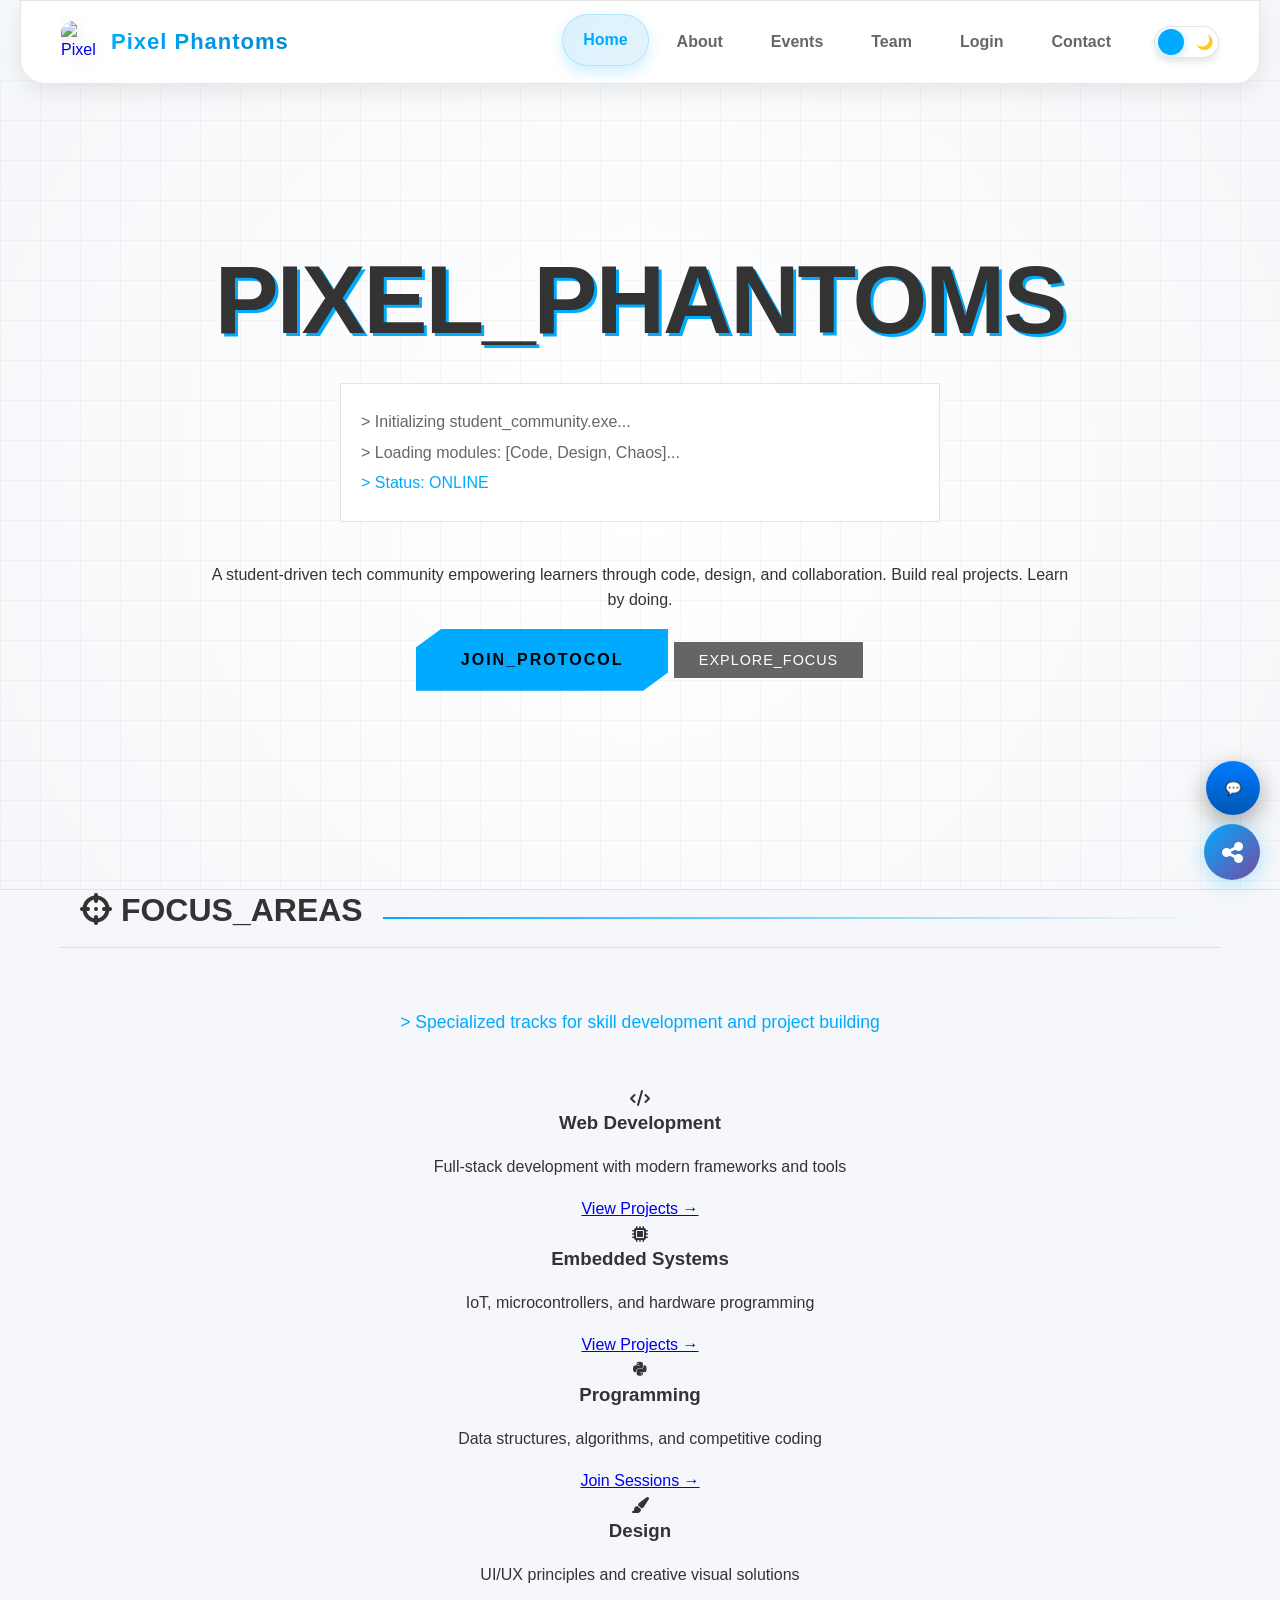
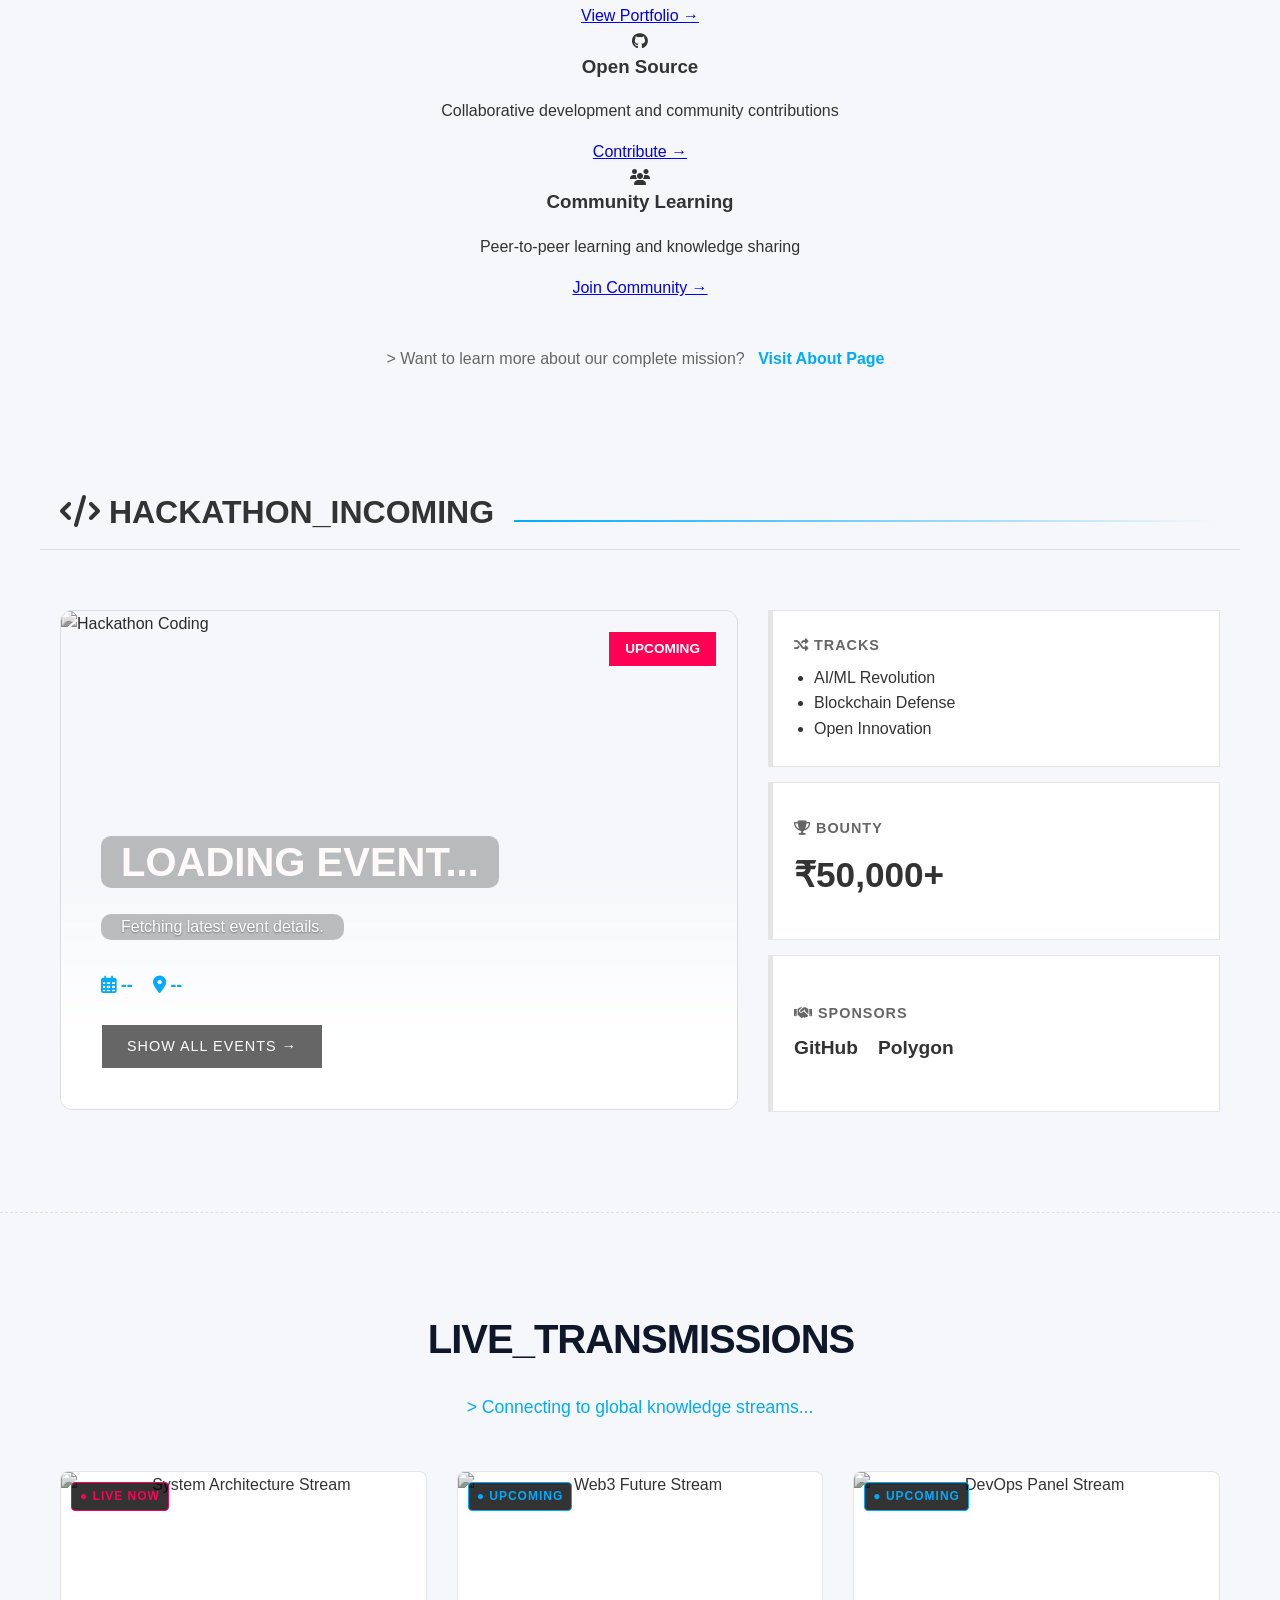
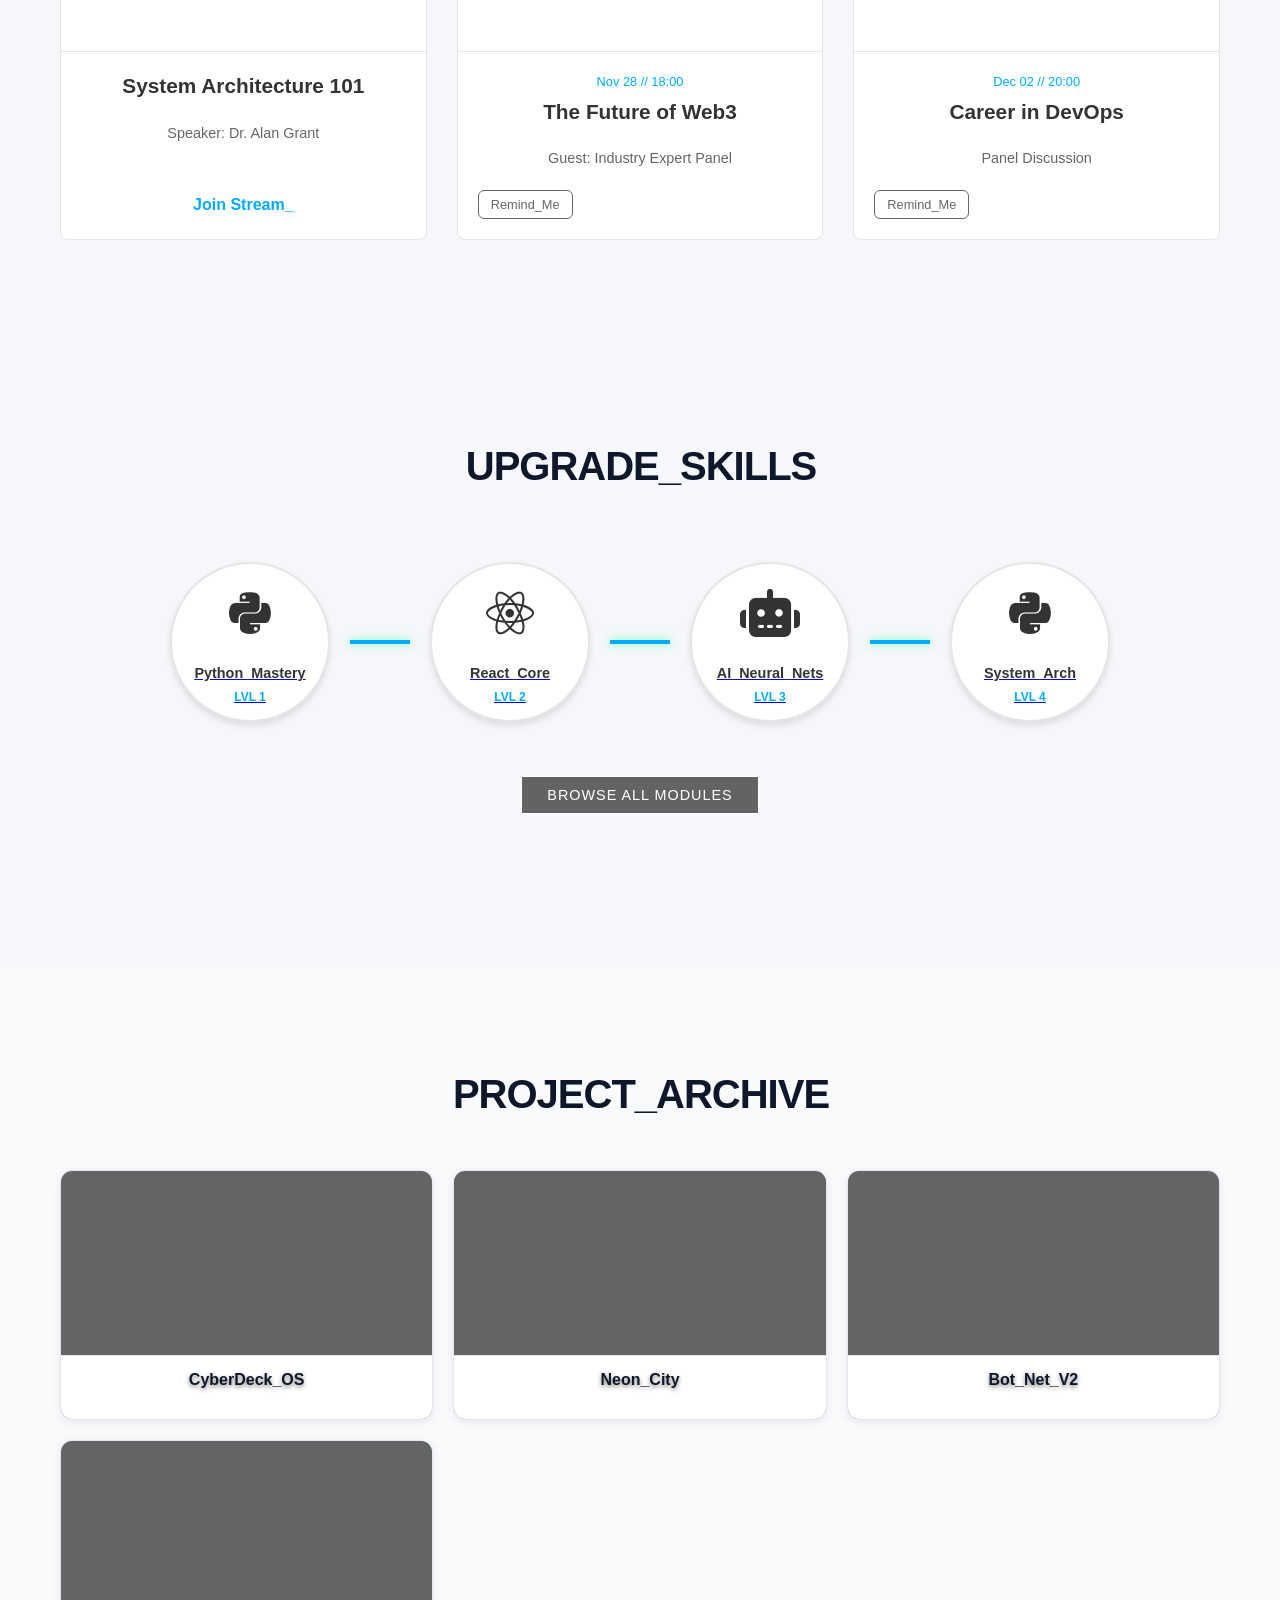
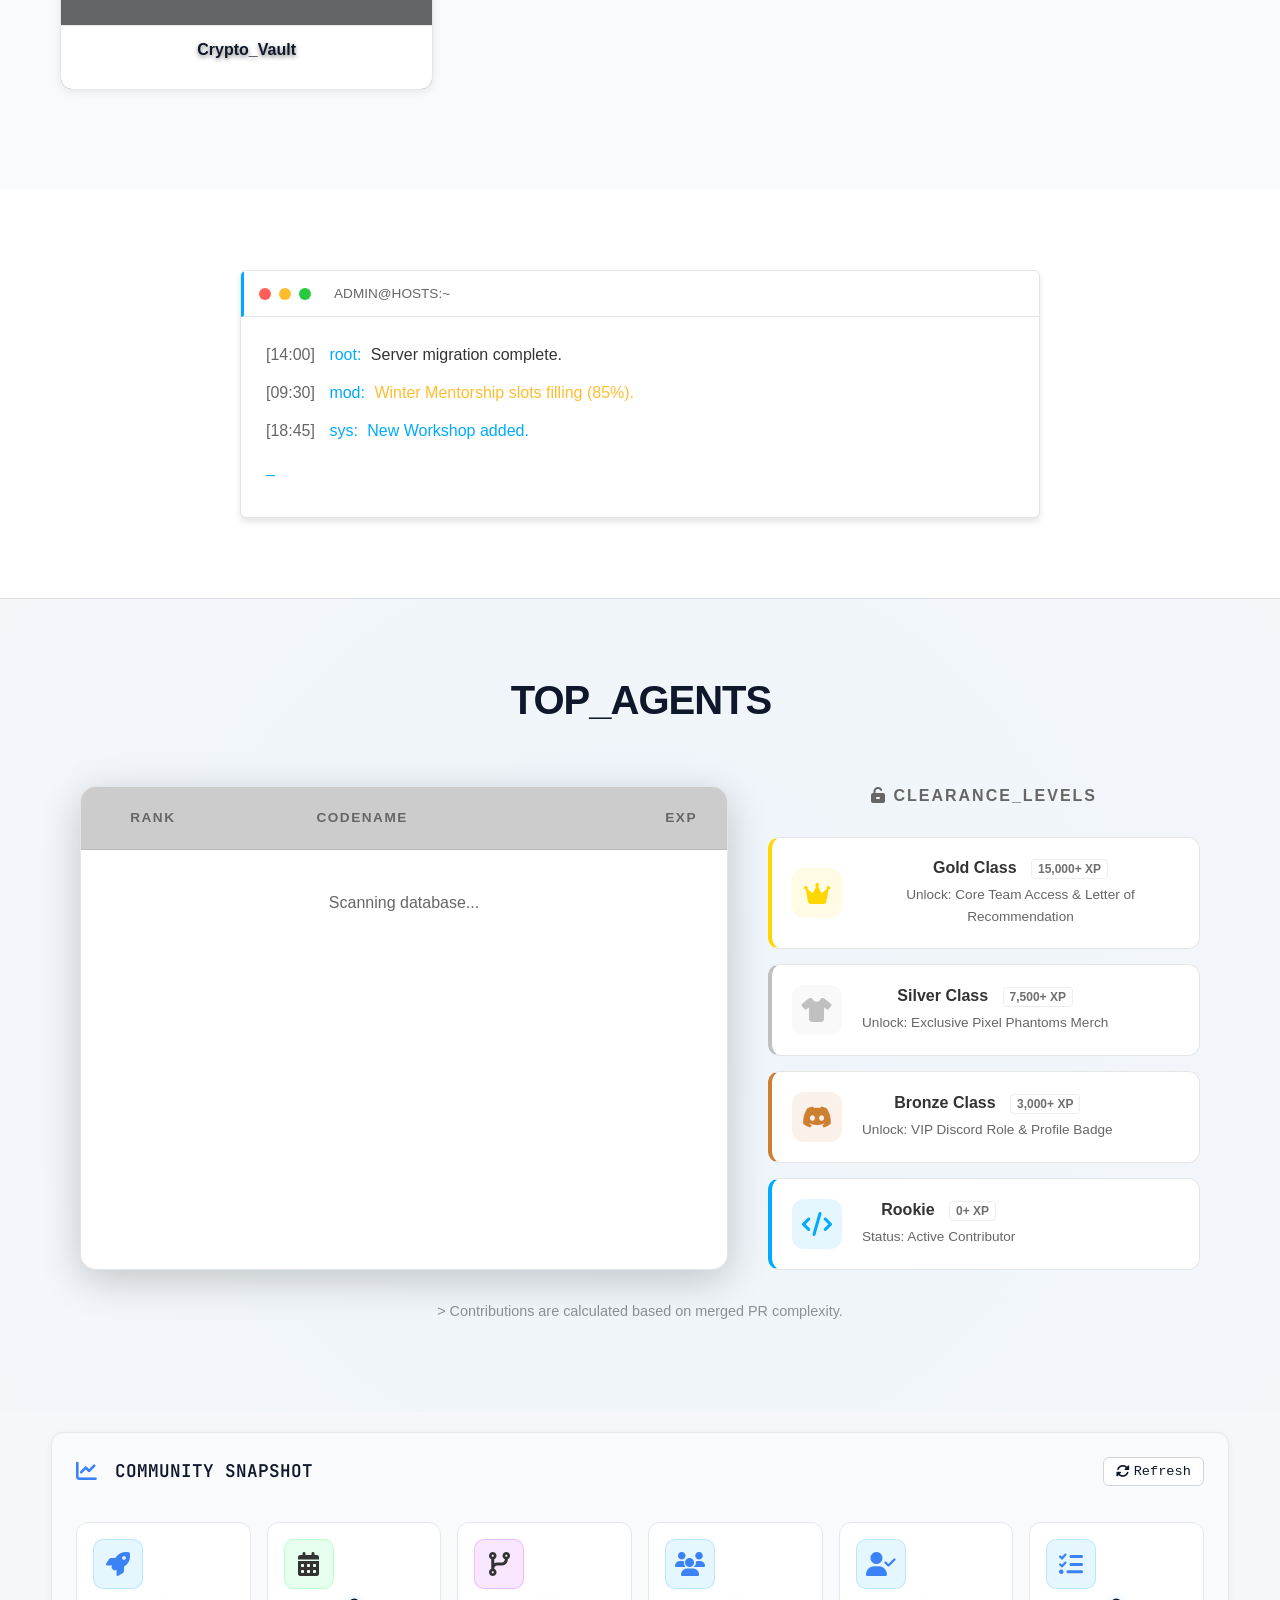
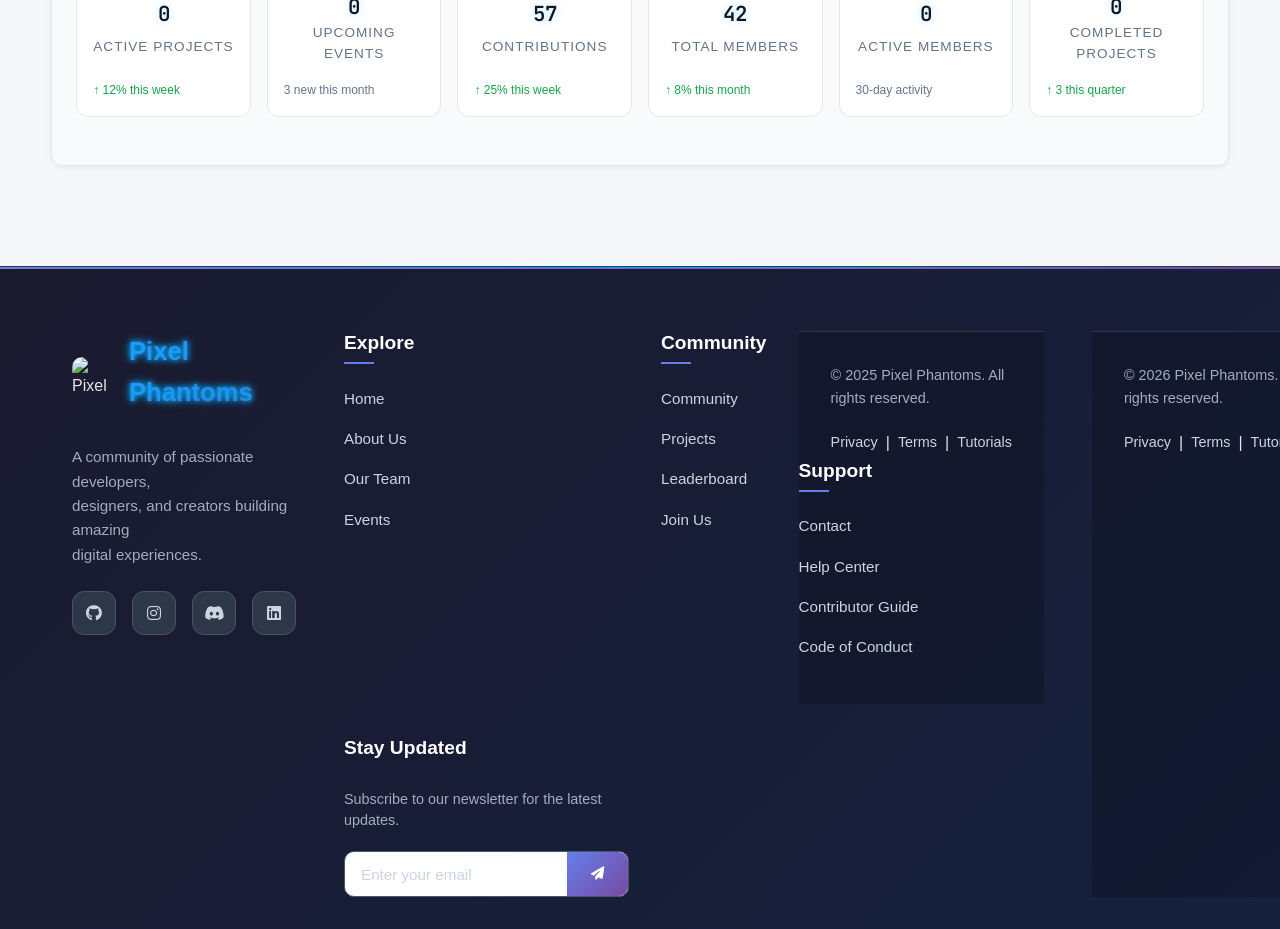
==== commit 6e83aa47: "Merge branch 'main' into fix-discord-button-link" ====
--- a/index.html
+++ b/index.html
@@ -23,6 +23,25 @@
     <link
       rel="stylesheet"
       href="https://cdnjs.cloudflare.com/ajax/libs/font-awesome/6.4.0/css/all.min.css"
+    />
+
+    <meta property="og:title" content="Pixel Phantoms" />
+    <meta
+      property="og:description"
+      content="A student-driven tech community empowering learners through code, design, and collaboration. Build real projects. Learn by doing."
+    />
+    <meta property="og:url" content="https://sayeeg-11.github.io/Pixel_Phantoms" />
+    <meta
+      property="og:image"
+      content="https://sayeeg-11.github.io/Pixel_Phantoms/public/preview-image.png"
+    />
+    <meta property="og:image:alt" content="Pixel Phantoms" />
+    <meta property="og:type" content="website" />
+
+    <meta name="twitter:card" content="summary_large_image" />
+    <meta
+      name="twitter:image"
+      content="https://sayeeg-11.github.io/Pixel_Phantoms/public/preview-image.png"
     />
   </head>
 
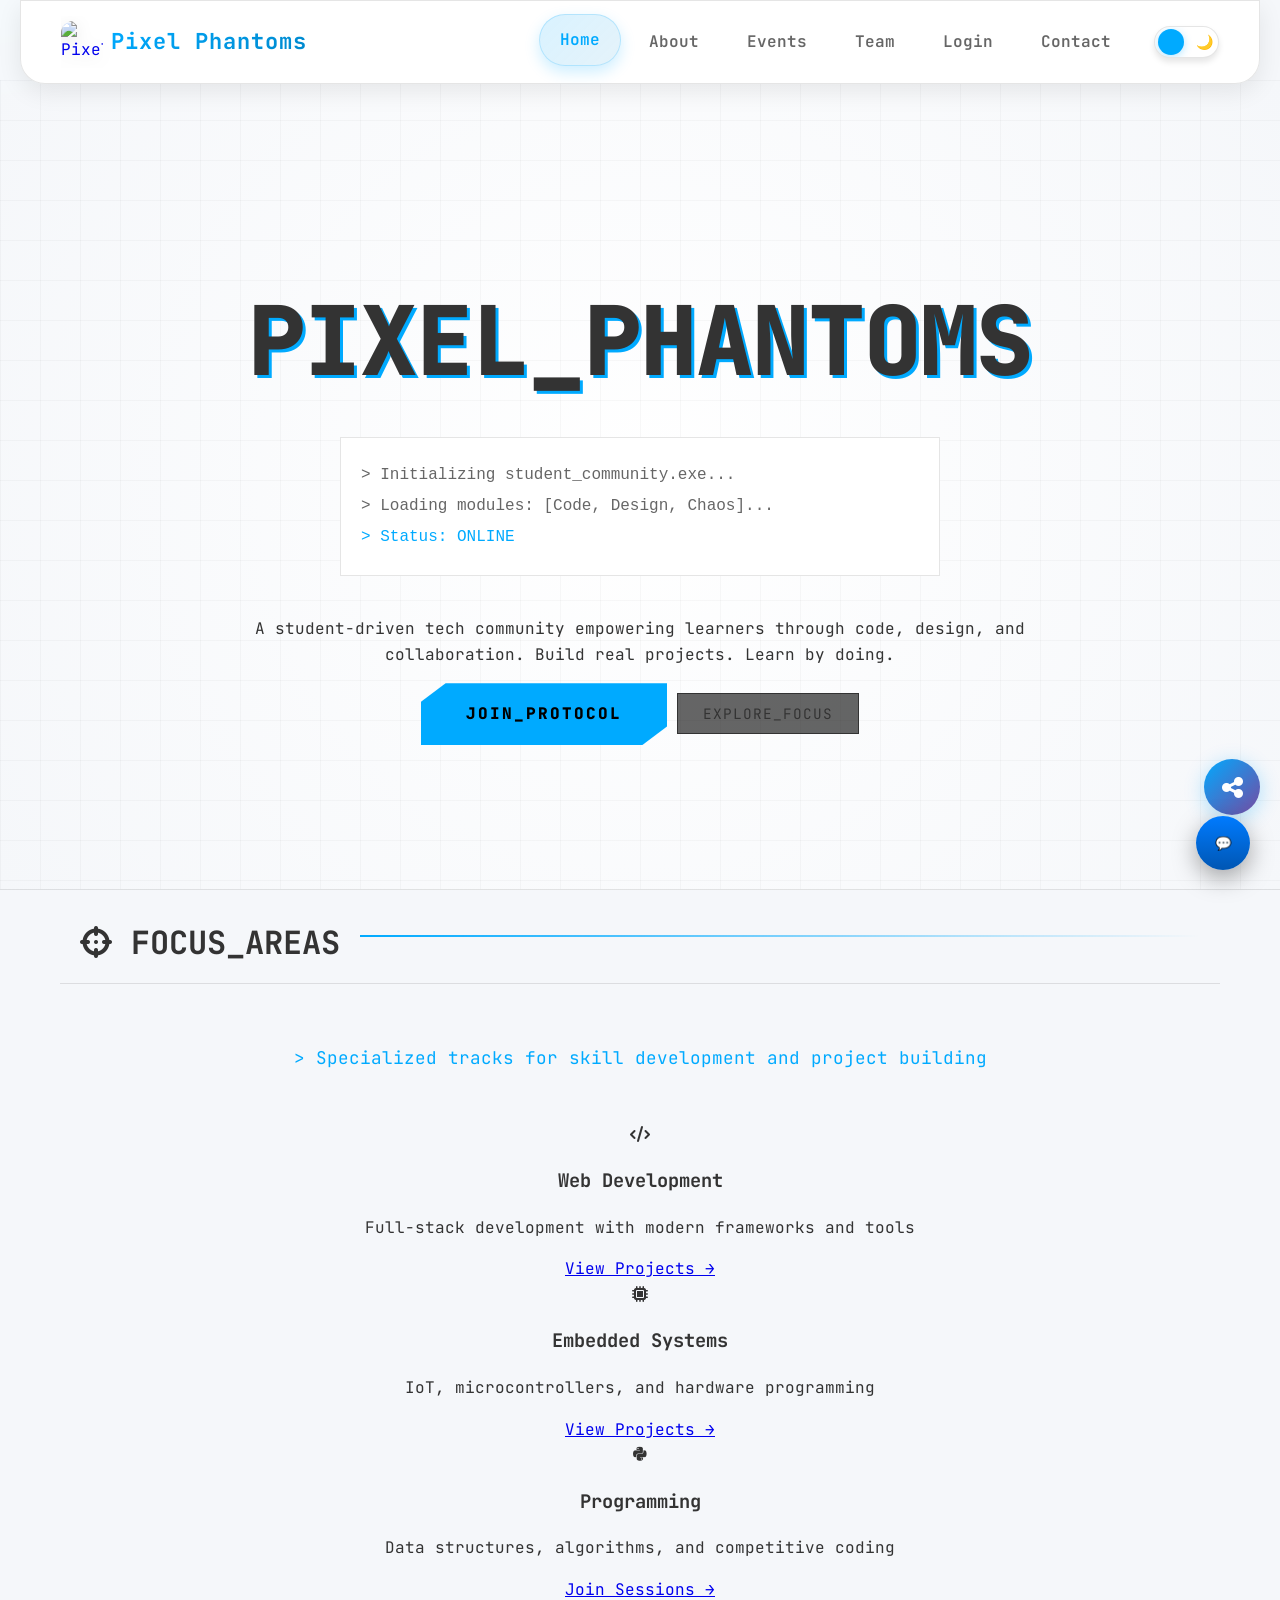
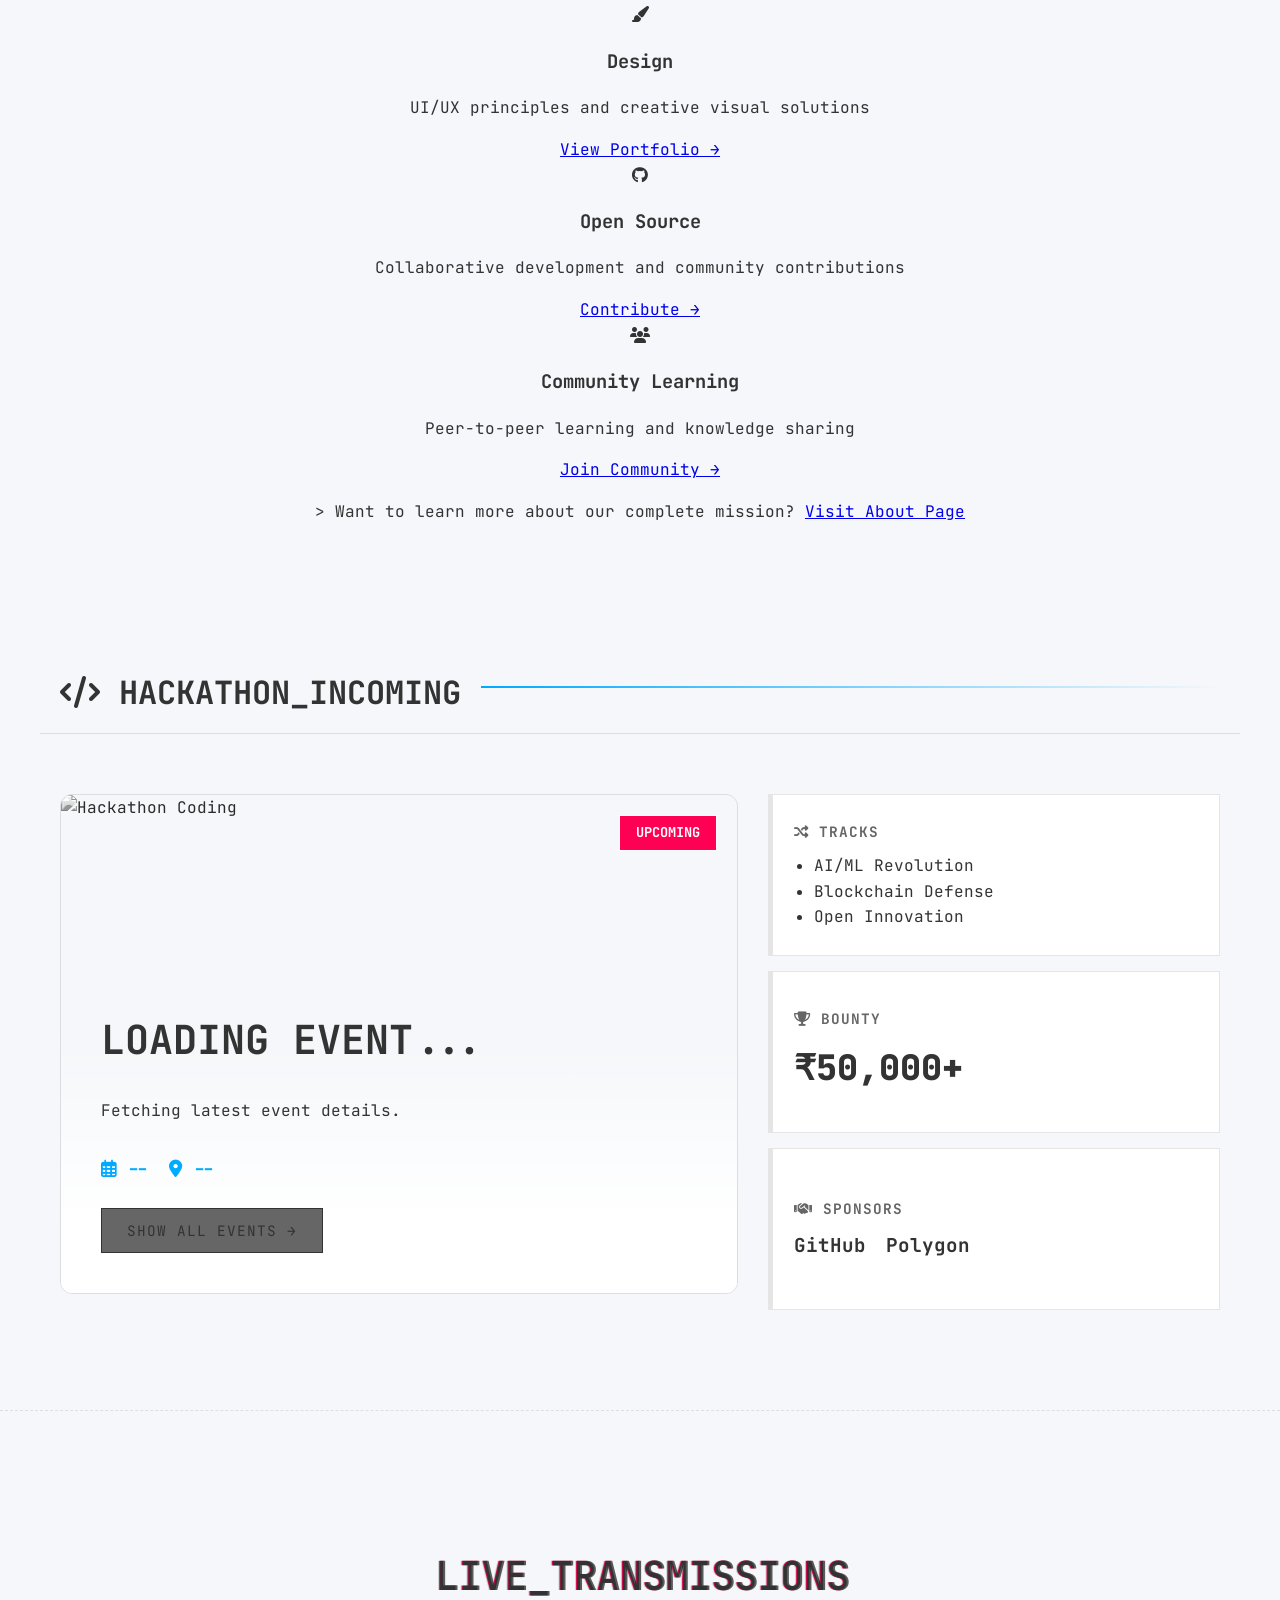
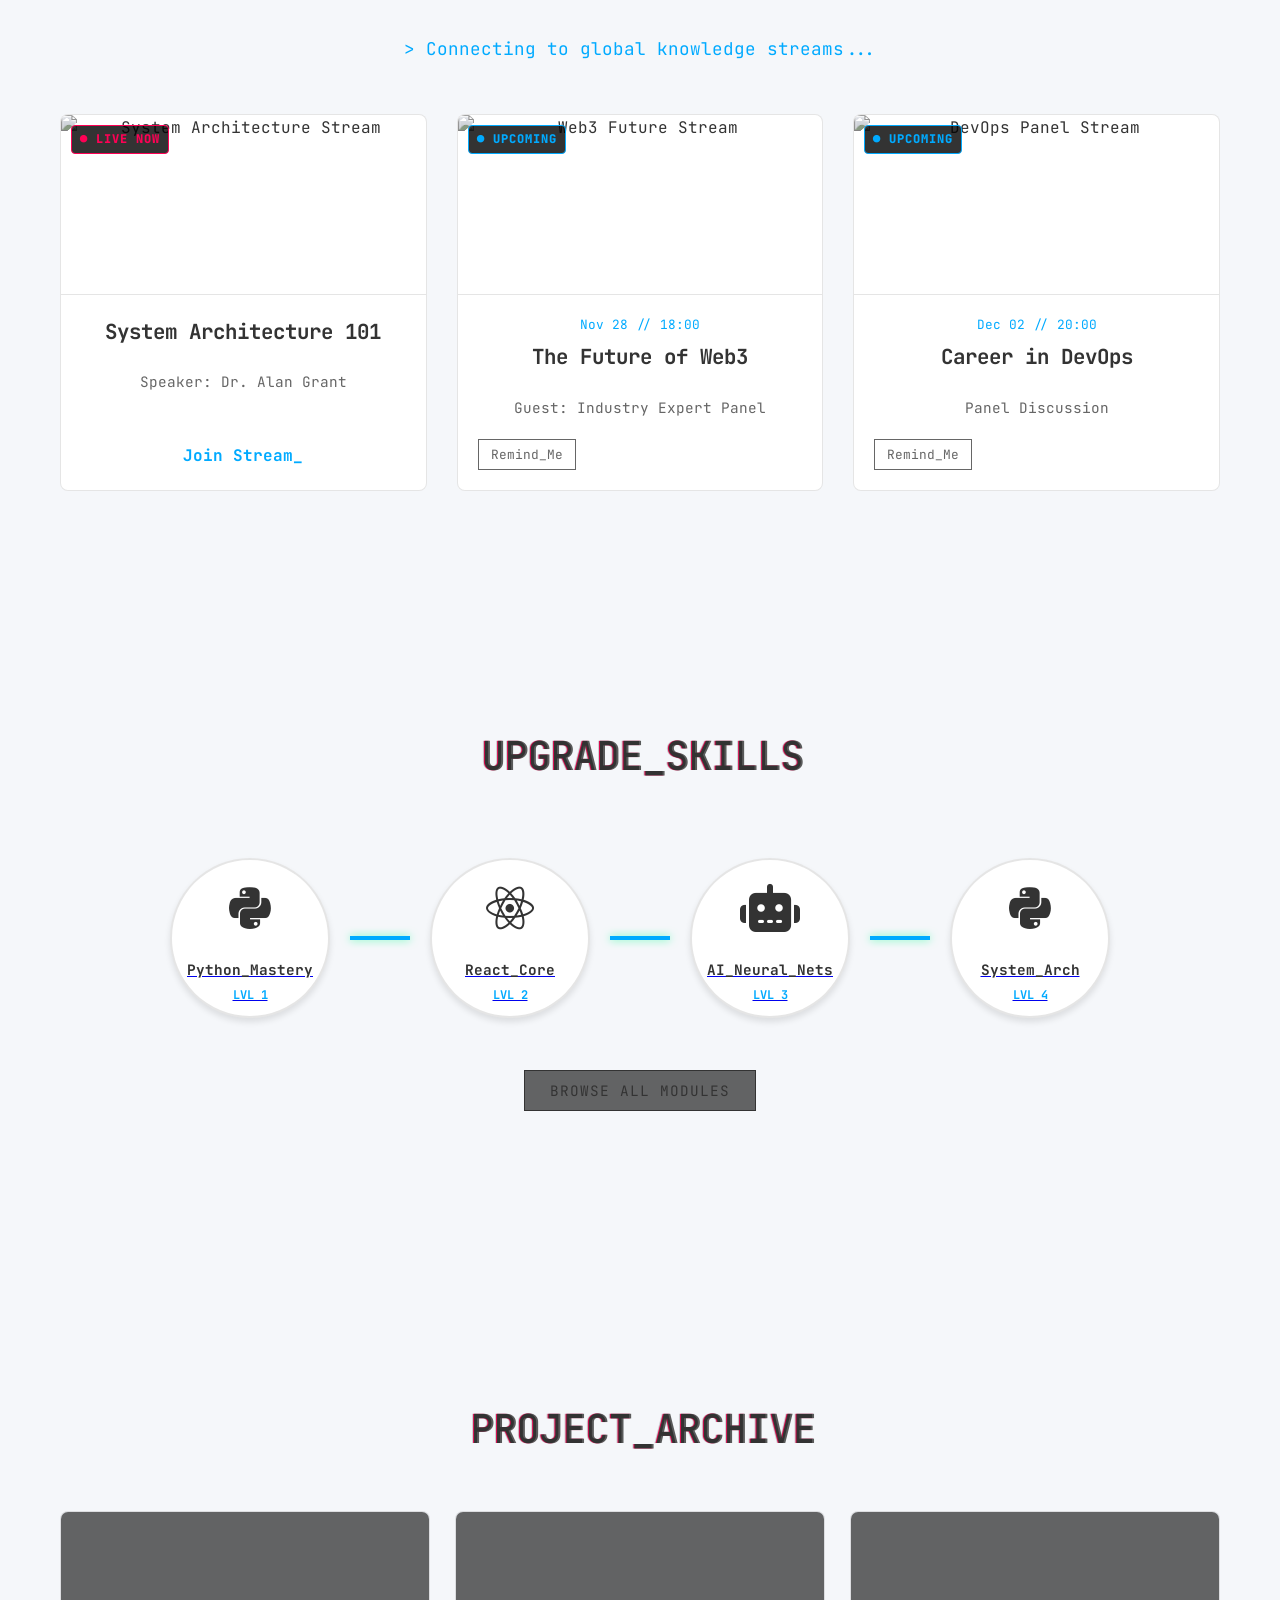
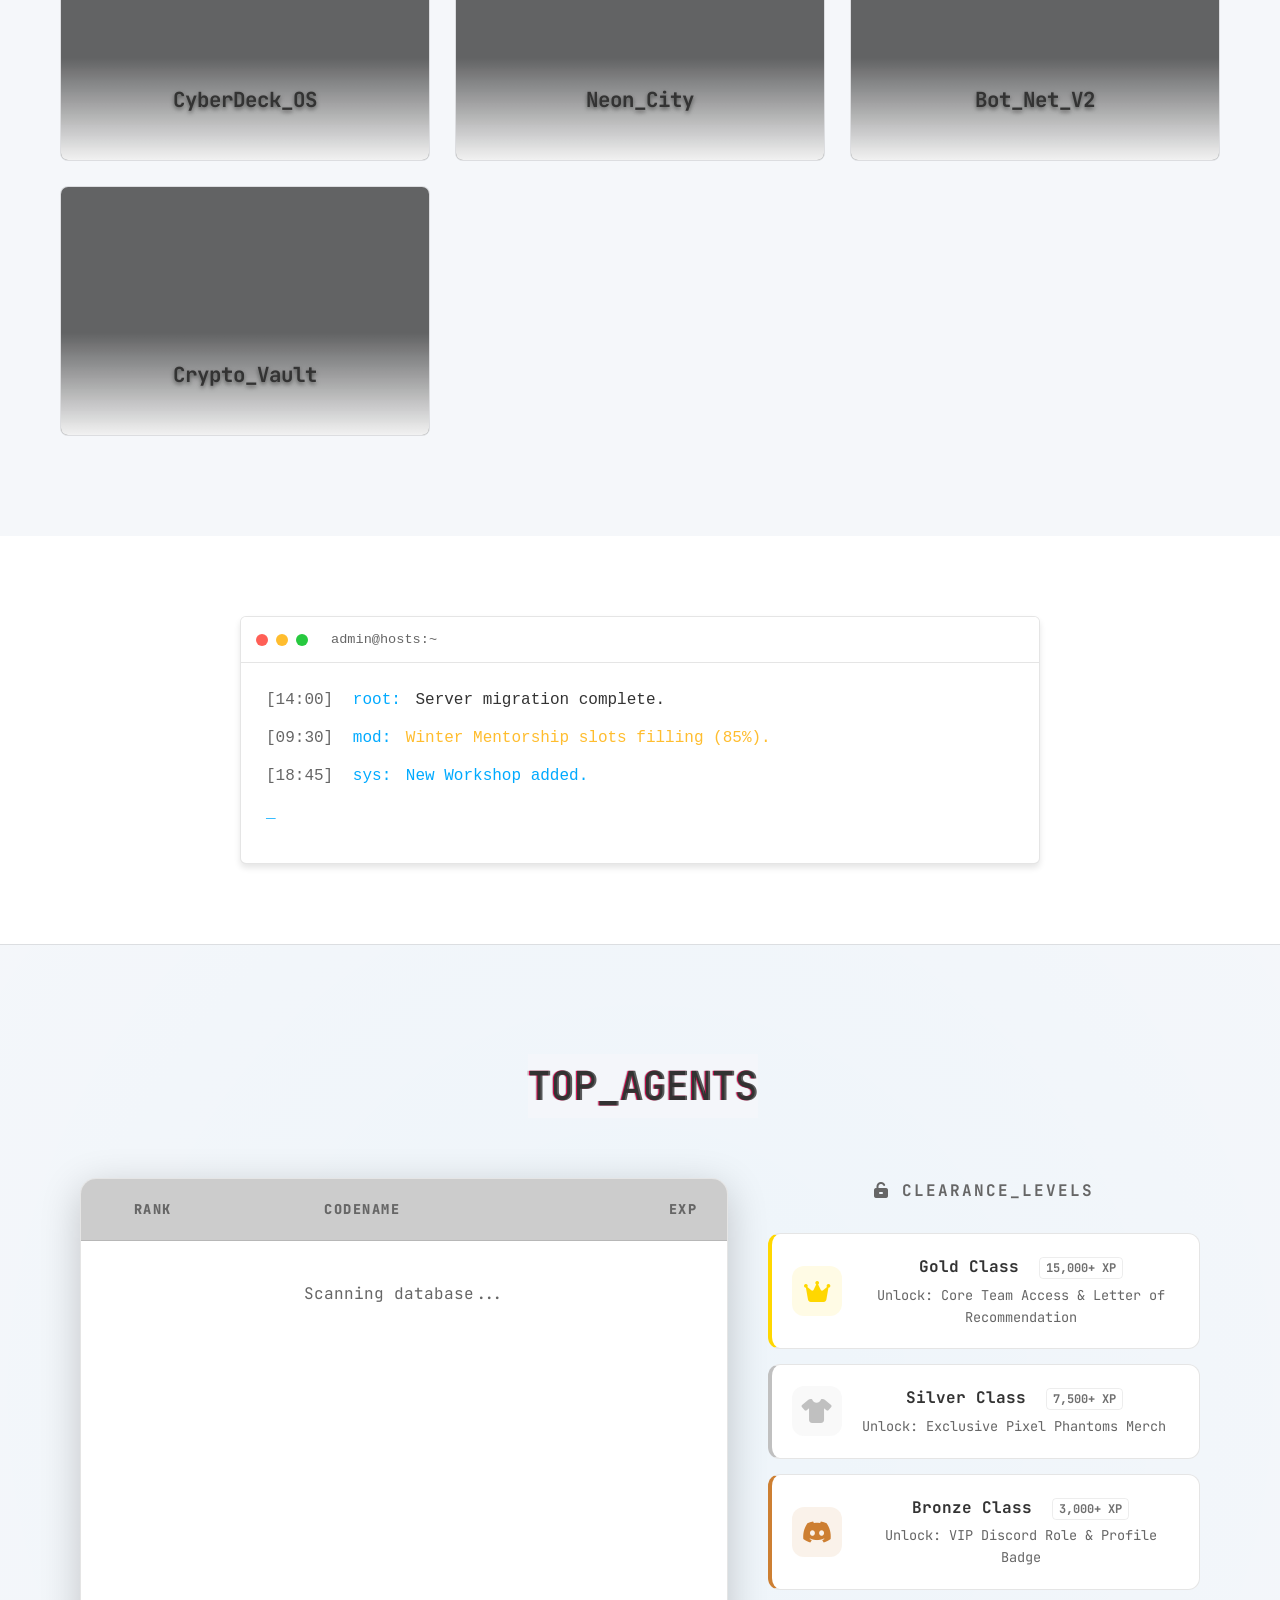
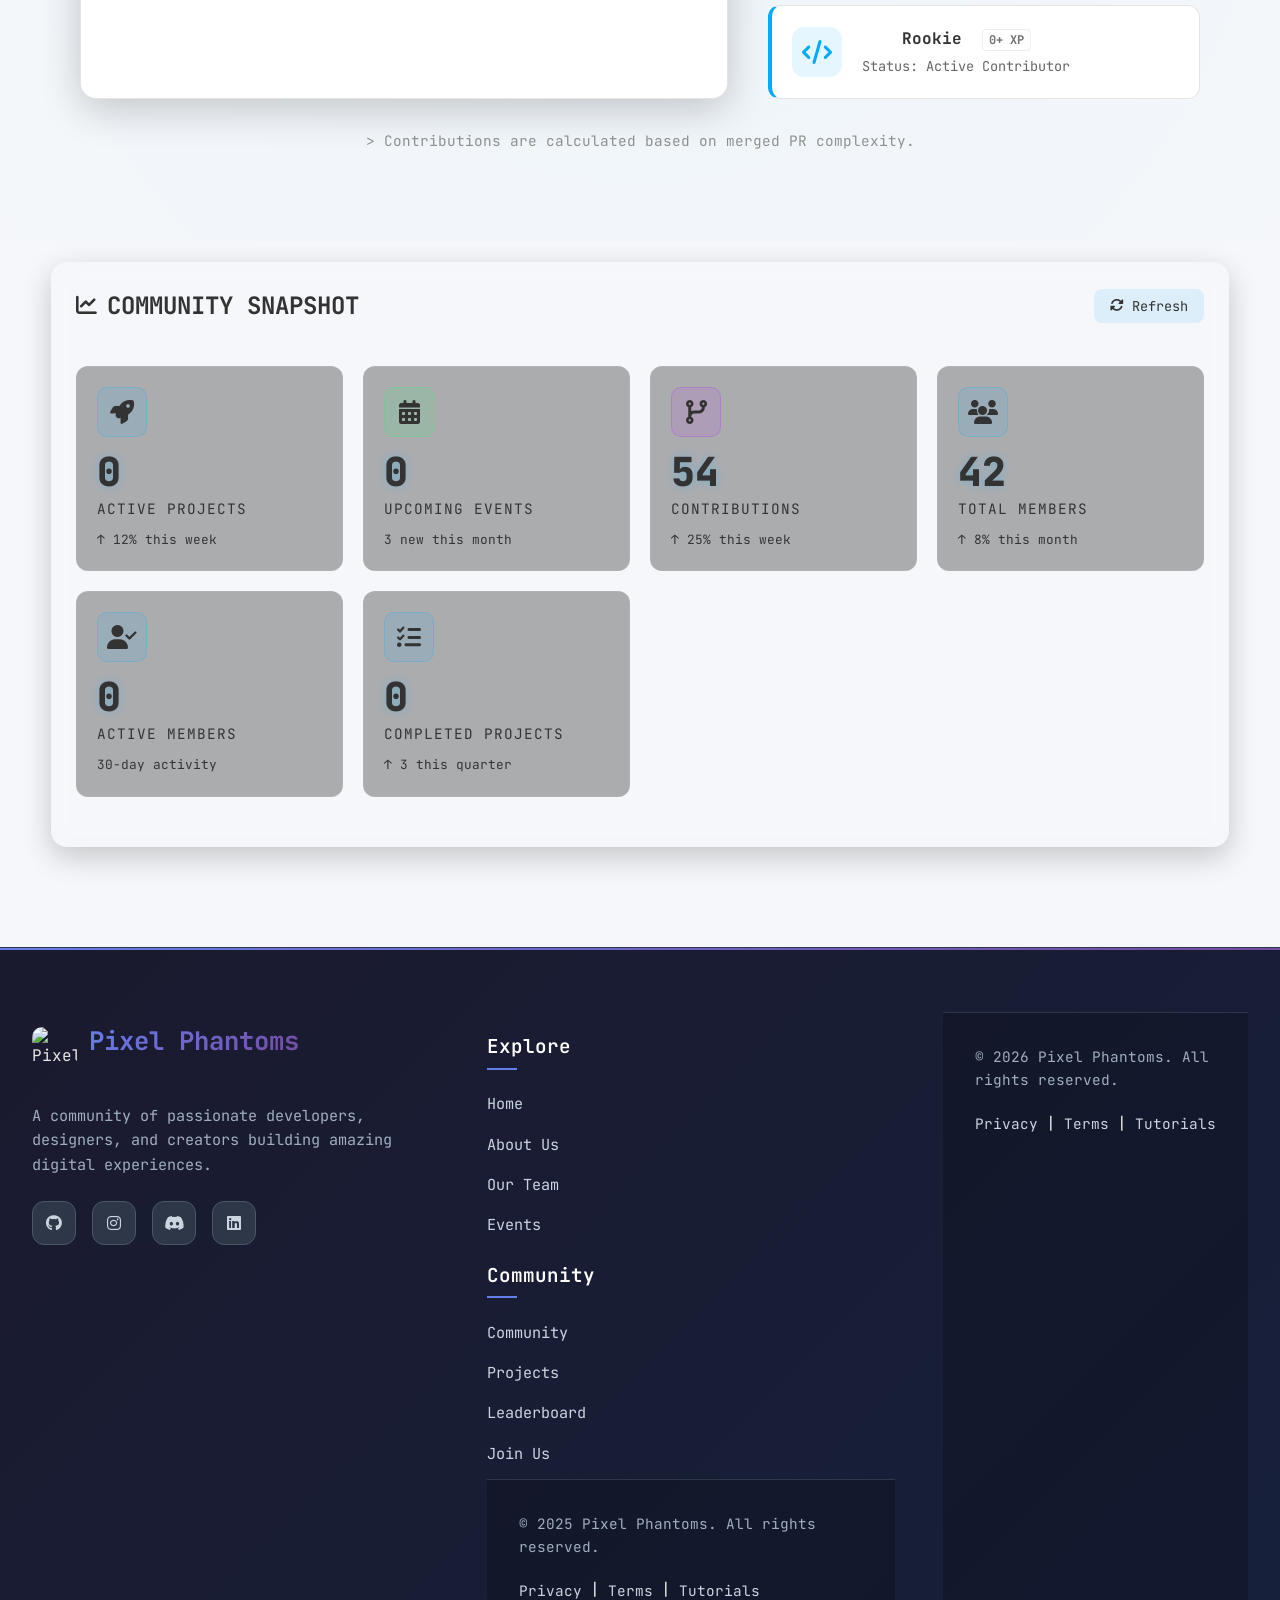
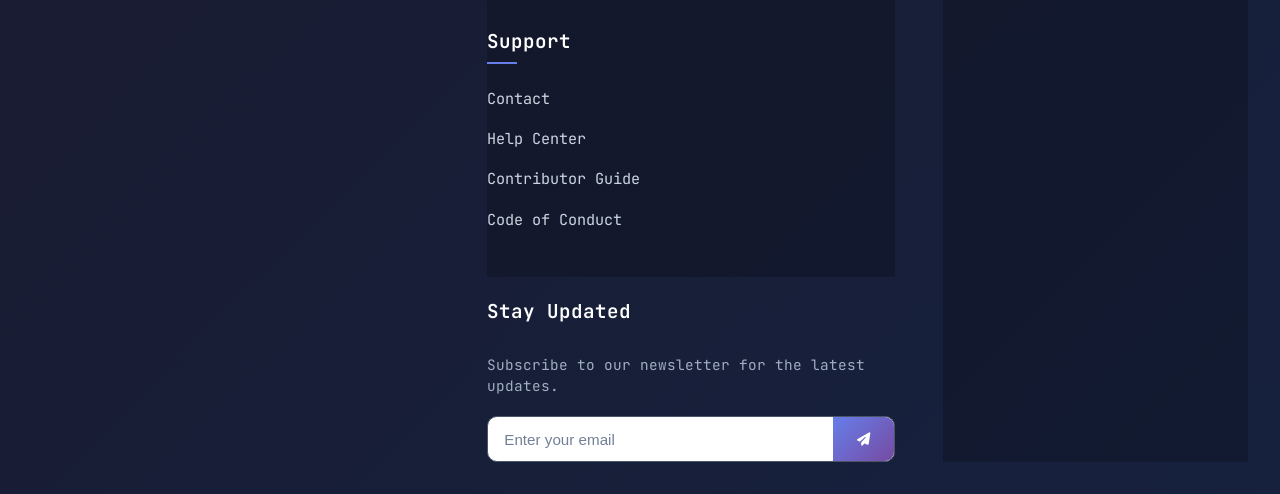
==== commit 7fa43574: "Merge branch 'main' into fix/about-icons-event-js" ====
--- a/index.html
+++ b/index.html
@@ -9,8 +9,8 @@
     <!-- scroll-buttons.css logic moved to back-to-top.css and share-button.css -->
     <!-- <link rel="stylesheet" href="css/scroll-buttons.css" /> -->
     <link rel="stylesheet" href="css/style.min.css" />
-    <link rel="stylesheet" href="css/style.css" />
     <link rel="stylesheet" href="css/back-to-top.css" />
+    <link rel="stylesheet" href="css/animations.css" />
     <link rel="stylesheet" href="css/share-button.css" />
     <link rel="stylesheet" href="css/home-gsap.min.css" />
     <link rel="stylesheet" href="css/cursor-effect.css" />
@@ -59,6 +59,7 @@
     <div id="navbar-placeholder"></div>
 
     <main id="main-content" tabindex="-1">
+      <div class="page-transition-wrapper" data-page="home">
       <section class="hero-section" id="hero">
         <div class="grid-overlay" aria-hidden="true"></div>
         <div class="hero-content">
@@ -582,6 +583,7 @@
           </div>
         </div>
       </section>
+    </div>
     </main>
 
     <div id="footer-placeholder"></div>
@@ -728,12 +730,13 @@
         });
       });
     </script>
-    <script src="js/feedback.js"></script>
+
+
+    <!--script src="js/feedback.js"></script>-->
+    
     <script src="js/scroll-progress.js"></script>
-    <script src="js/feedback.js"></script>
-    <script src="js/scroll-progress.js"></script>
-    <script src="js/feedback-widget.js"></script>
-
+    
+    
     <div id="feedback-widget">
       <button id="feedback-toggle">💬</button>
 
@@ -774,6 +777,8 @@
       </div>
     </div>
     <script src="js/feedback-widget.js"></script>
+
+    
     <script>
       document.addEventListener('DOMContentLoaded', function () {
         const text = 'PIXEL_PHANTOMS';
@@ -811,6 +816,7 @@
       });
     </script>
 
+    <script src="js/page-transitions.js" defer></script>
     <script>
       const currentPage = location.pathname.split('/').pop();
 
--- a/css/animations.css
+++ b/css/animations.css
@@ -0,0 +1,124 @@
+/*
+Project: Pixel Phantoms Website
+Issue #519: Page Transition Animations
+File: css/animations.css
+
+Purpose: Provide reusable page transition classes and utilities.
+Requirements implemented:
+ - fade, slide-in-from-right, slide-out-to-left (default combined 'fade-slide')
+ - duration: 300ms (configurable via CSS variable)
+ - prefer-reduced-motion support
+ - GPU-accelerated properties only (transform, opacity)
+ - will-change for performance hints
+ - backface-visibility to prevent flicker and contain for layout isolation
+*/
+
+:root {
+  /* Default duration, can be overridden by a page or script */
+  --page-transition-duration: 300ms;
+  --page-transition-easing: cubic-bezier(0.4, 0.0, 0.2, 1);
+}
+
+/* A wrapper around page content. Keep it relative so children can be positioned. */
+.page-transition-wrapper {
+  position: relative;
+  overflow: hidden; /* prevent scrollbars during slide animations */
+  contain: layout; /* improve rendering performance */
+  -webkit-backface-visibility: hidden;
+  backface-visibility: hidden;
+}
+
+/* Base state for entering pages (before animation starts) */
+.page-enter {
+  opacity: 0;
+  transform: translateX(6%); /* subtle offset for slide effect */
+  will-change: transform, opacity;
+}
+
+/* Active entering state (animation applied) */
+.page-enter-active {
+  transition: opacity var(--page-transition-duration) var(--page-transition-easing),
+              transform var(--page-transition-duration) var(--page-transition-easing);
+  opacity: 1;
+  transform: translateX(0);
+}
+
+/* Base state for exiting pages (before animation starts) */
+.page-exit {
+  opacity: 1;
+  transform: translateX(0);
+  will-change: transform, opacity;
+}
+
+/* Active exiting state (animation applied) */
+.page-exit-active {
+  transition: opacity var(--page-transition-duration) var(--page-transition-easing),
+              transform var(--page-transition-duration) var(--page-transition-easing);
+  opacity: 0;
+  transform: translateX(-6%); /* slide slightly left when leaving */
+  pointer-events: none; /* avoid interactions during exit */
+}
+
+/* Alternative utility classes for purely fading (no slide) */
+.fade-enter { opacity: 0; }
+.fade-enter-active { opacity: 1; transition: opacity var(--page-transition-duration) var(--page-transition-easing); }
+.fade-exit { opacity: 1; }
+.fade-exit-active { opacity: 0; transition: opacity var(--page-transition-duration) var(--page-transition-easing); pointer-events: none; }
+
+/* Developer helper: fast reduced-motion fallback */
+@media (prefers-reduced-motion: reduce) {
+  :root { --page-transition-duration: 1ms; }
+  .page-enter, .page-enter-active, .page-exit, .page-exit-active,
+  .fade-enter, .fade-enter-active, .fade-exit, .fade-exit-active {
+    transition: none !important;
+    transform: none !important;
+    opacity: 1 !important;
+  }
+}
+
+/* Loading spinner overlay (optional) */
+.page-loading-overlay {
+  position: fixed;
+  inset: 0;
+  display: flex;
+  align-items: center;
+  justify-content: center;
+  background: rgba(0, 0, 0, 0.3);
+  z-index: 9999;
+  opacity: 0;
+  pointer-events: none;
+  transition: opacity calc(var(--page-transition-duration) / 2) var(--page-transition-easing);
+}
+.page-loading-overlay.show {
+  opacity: 1;
+  pointer-events: auto;
+}
+
+.page-loading-spinner {
+  width: 36px;
+  height: 36px;
+  border-radius: 50%;
+  border: 4px solid rgba(255,255,255,0.3);
+  border-top-color: #fff;
+  animation: spin 1s linear infinite;
+  -webkit-backface-visibility: hidden;
+  backface-visibility: hidden;
+}
+
+@keyframes spin {
+  to { transform: rotate(360deg); }
+}
+
+/* Respect reduced motion for the spinner too */
+@media (prefers-reduced-motion: reduce) {
+  .page-loading-spinner { animation: none; }
+}
+
+/* Accessibility: visually-hidden utility (if needed) */
+.visually-hidden {
+  position: absolute !important;
+  height: 1px; width: 1px;
+  overflow: hidden;
+  clip: rect(1px, 1px, 1px, 1px);
+  white-space: nowrap;
+}
--- a/css/share-button.css
+++ b/css/share-button.css
@@ -5,9 +5,9 @@
 /* Floating Share Button Container */
 .share-button-container {
   position: fixed !important;
-  bottom: 20px !important;
+  bottom: 85px !important;
   right: 20px !important;
-  z-index: 1002 !important;
+  z-index: 1000 !important;
   display: flex;
   flex-direction: column;
   align-items: flex-end;
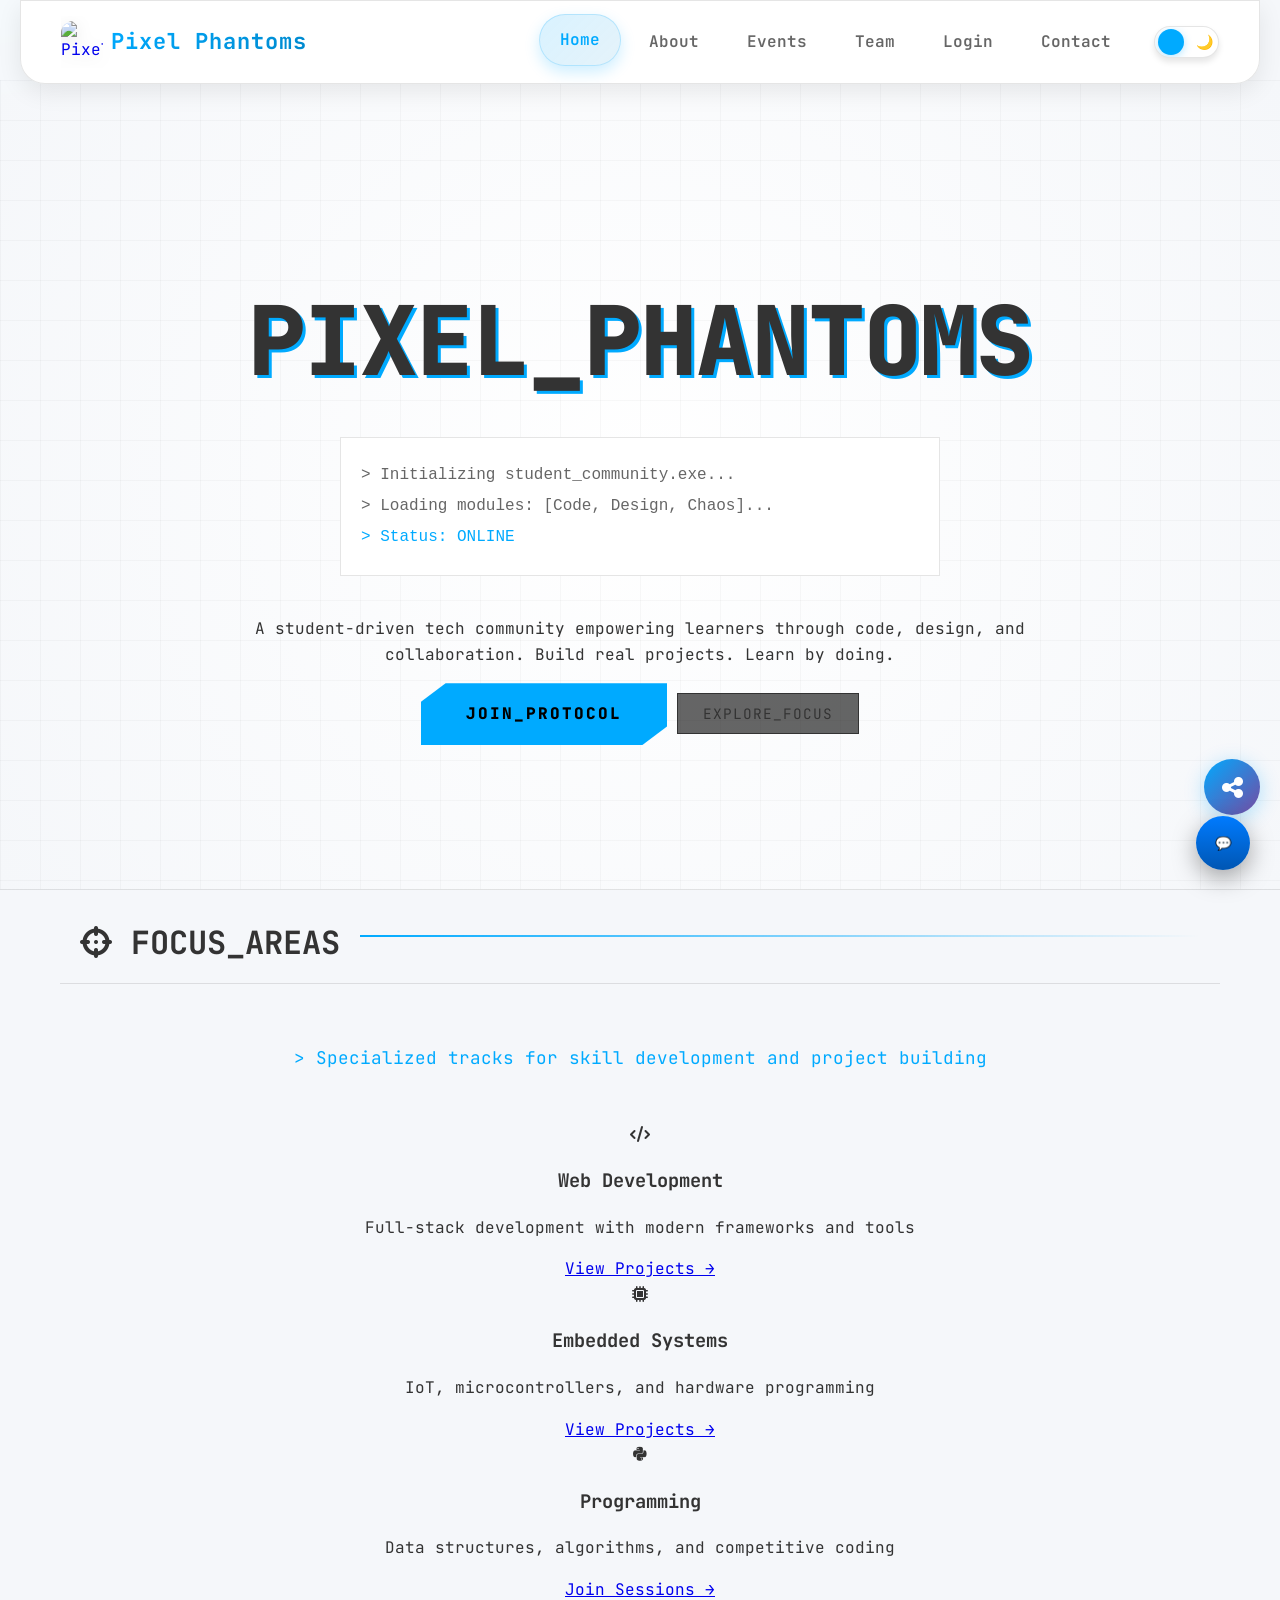
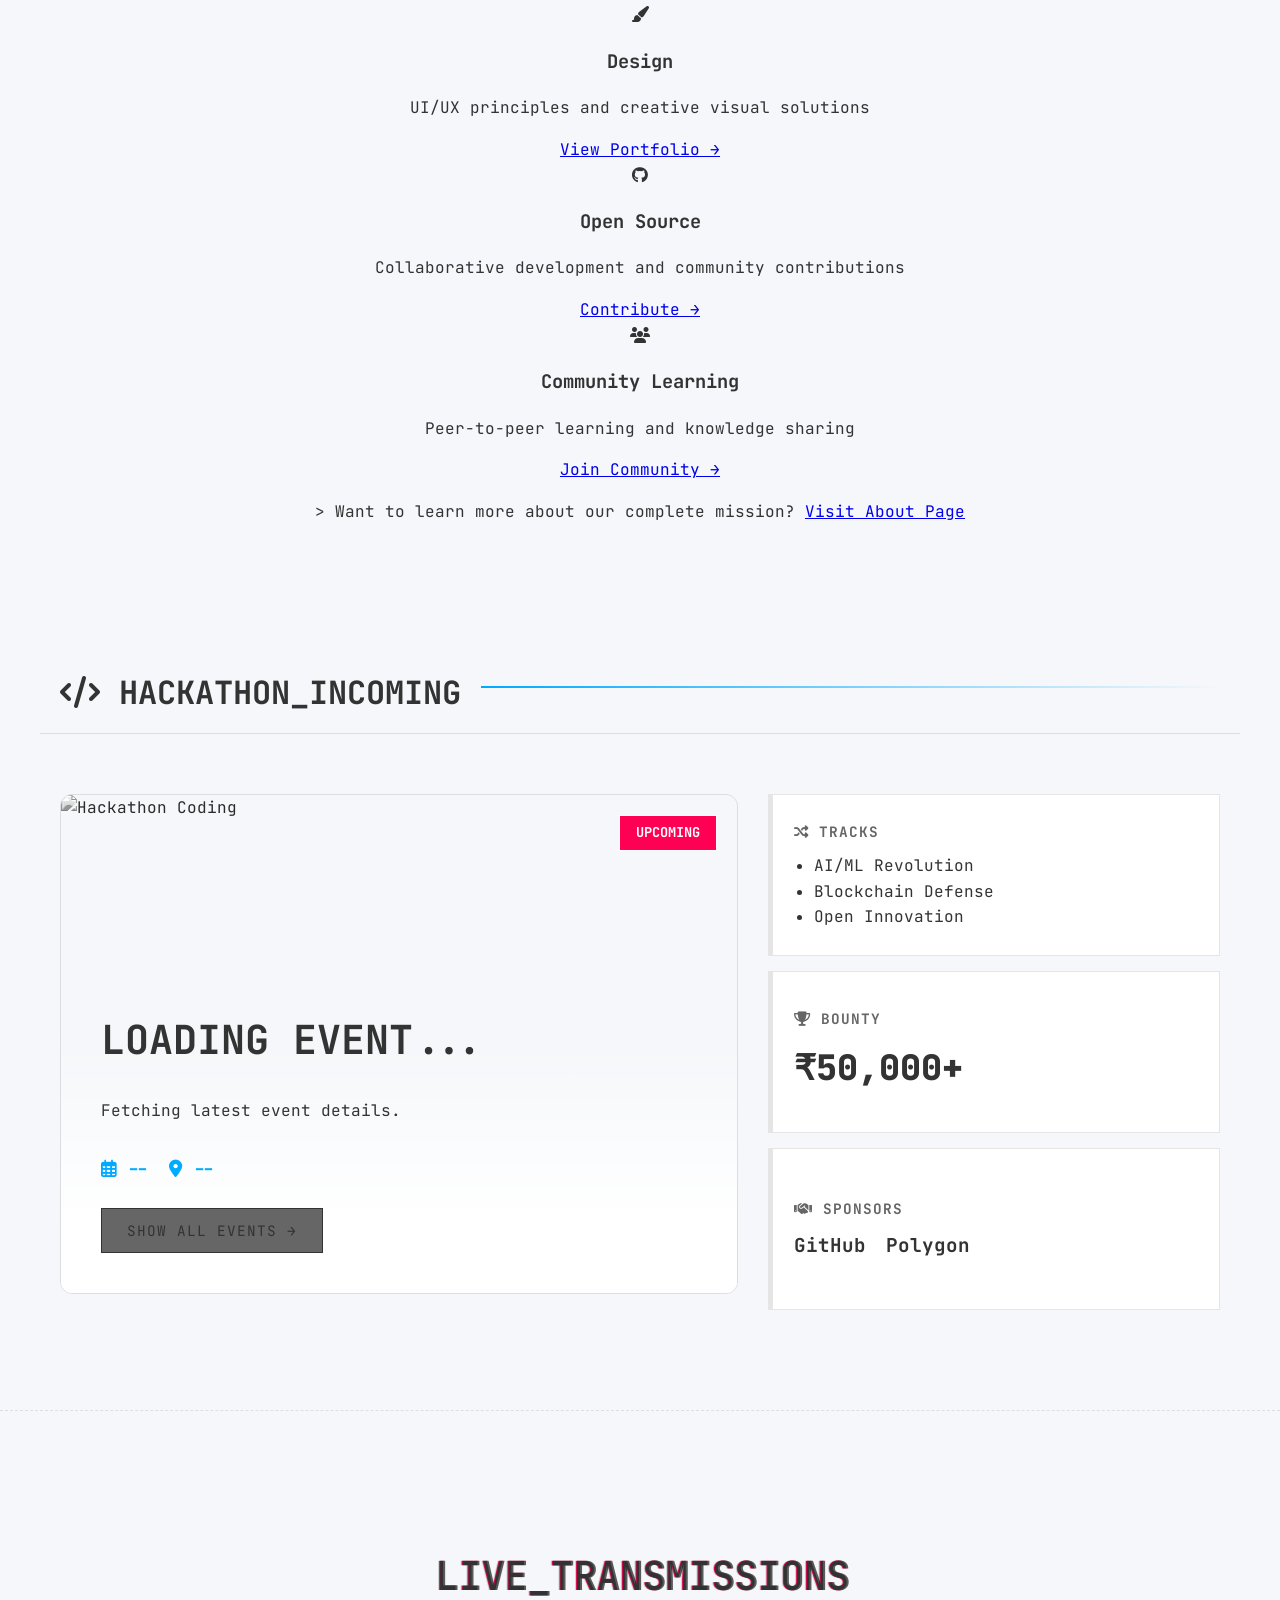
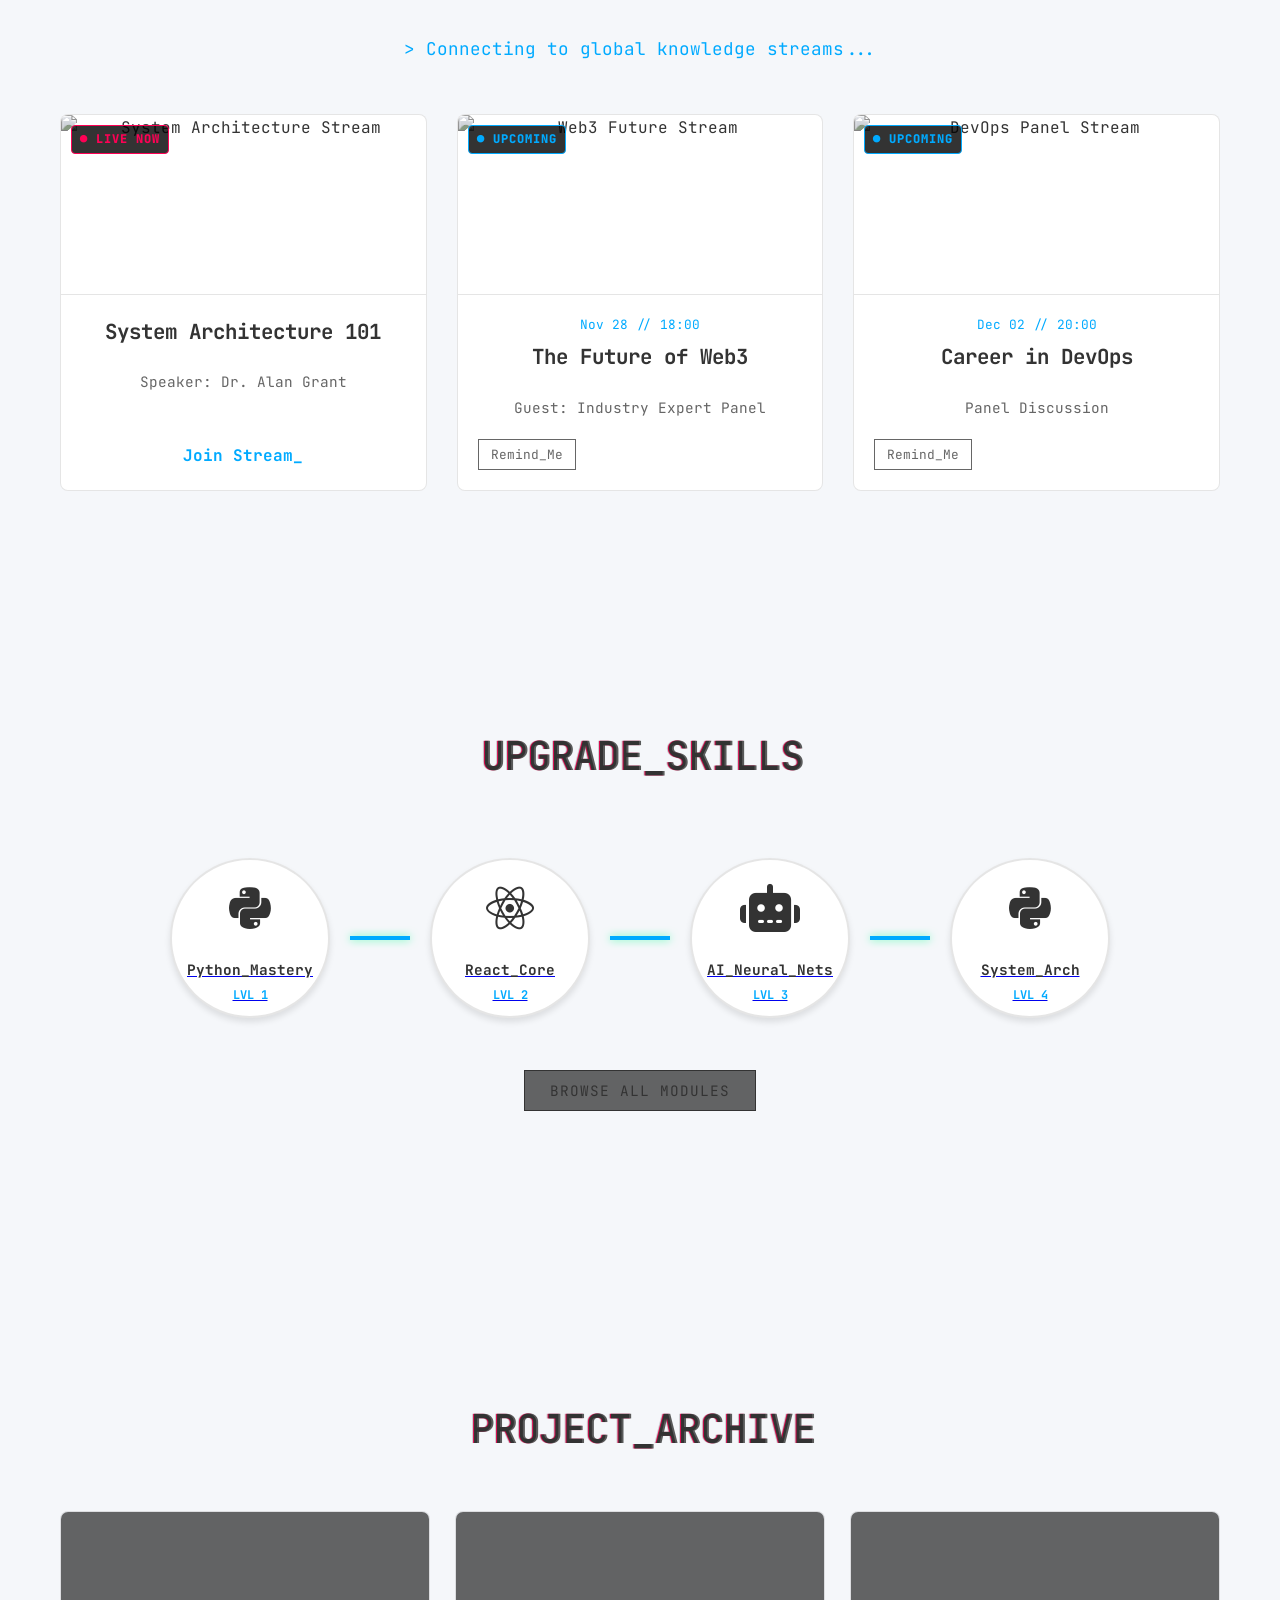
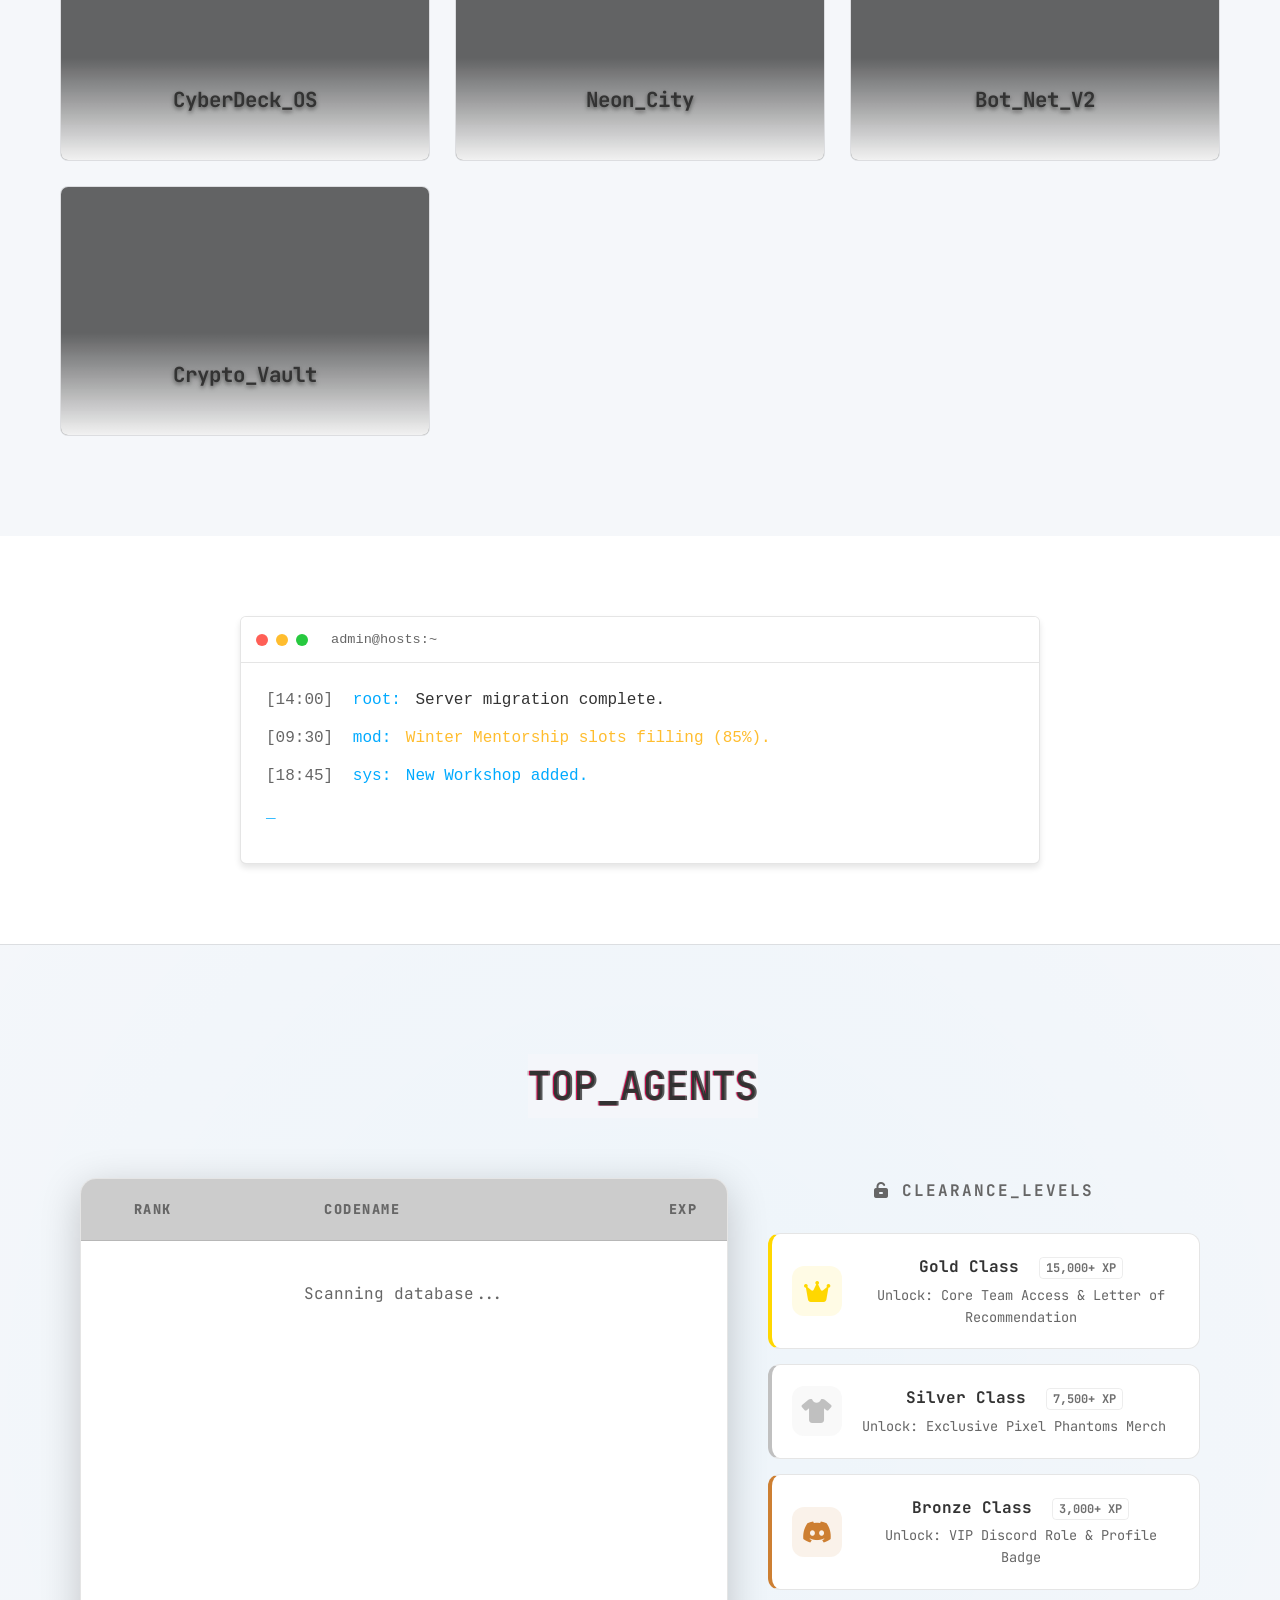
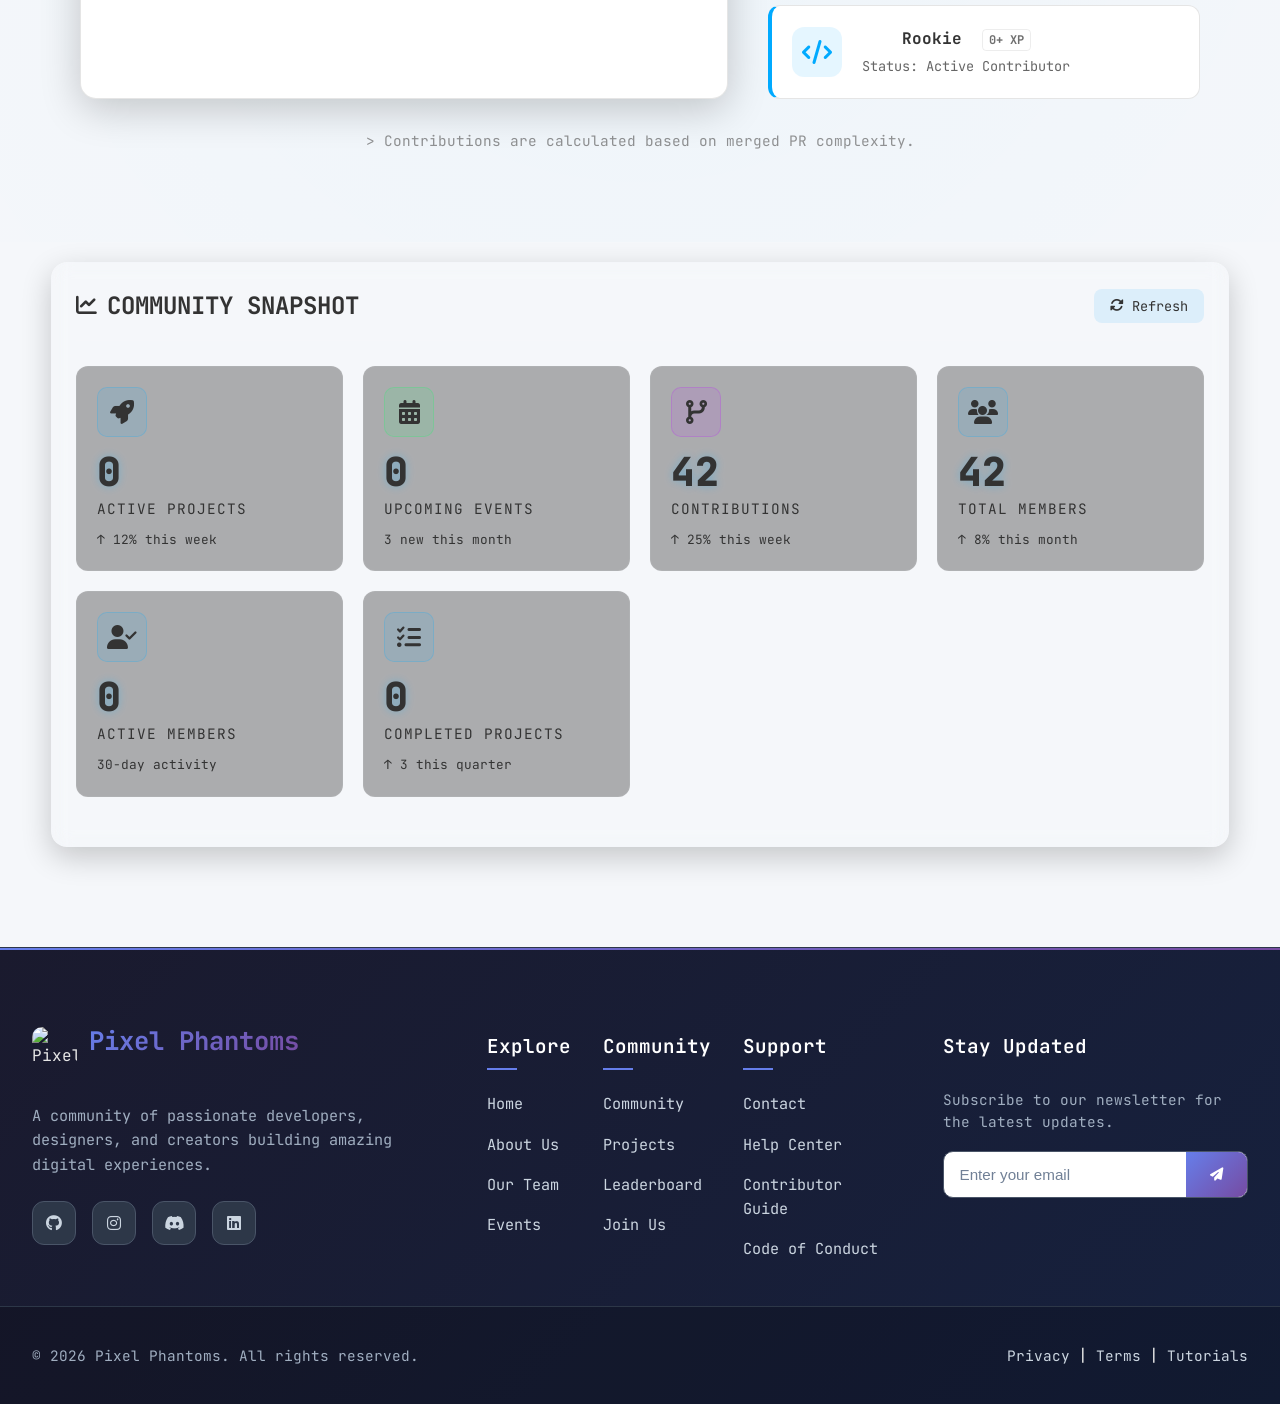
==== commit d690604c: "FIX : The feedback toggle display #580" ====
--- a/index.html
+++ b/index.html
@@ -60,530 +60,537 @@
 
     <main id="main-content" tabindex="-1">
       <div class="page-transition-wrapper" data-page="home">
-      <section class="hero-section" id="hero">
-        <div class="grid-overlay" aria-hidden="true"></div>
-        <div class="hero-content">
-          <h1 class="hero-glitch" data-text="PIXEL_PHANTOMS">
-            <span aria-hidden="true">PIXEL_PHANTOMS</span>
-            <span class="sr-only">Pixel Phantoms</span>
-          </h1>
-          <div class="terminal-box" role="status" aria-live="polite">
-            <p class="console-text">> Initializing student_community.exe...</p>
-            <p class="console-text">> Loading modules: [Code, Design, Chaos]...</p>
-            <p class="console-text success">> Status: ONLINE</p>
-          </div>
-
-          <div class="hero-description">
-            <p class="cyber-text">
-              A student-driven tech community empowering learners through code, design, and
-              collaboration.
-              <span class="neon-highlight">Build real projects. Learn by doing.</span>
+        <section class="hero-section" id="hero">
+          <div class="grid-overlay" aria-hidden="true"></div>
+          <div class="hero-content">
+            <h1 class="hero-glitch" data-text="PIXEL_PHANTOMS">
+              <span aria-hidden="true">PIXEL_PHANTOMS</span>
+              <span class="sr-only">Pixel Phantoms</span>
+            </h1>
+            <div class="terminal-box" role="status" aria-live="polite">
+              <p class="console-text">> Initializing student_community.exe...</p>
+              <p class="console-text">> Loading modules: [Code, Design, Chaos]...</p>
+              <p class="console-text success">> Status: ONLINE</p>
+            </div>
+
+            <div class="hero-description">
+              <p class="cyber-text">
+                A student-driven tech community empowering learners through code, design, and
+                collaboration.
+                <span class="neon-highlight">Build real projects. Learn by doing.</span>
+              </p>
+            </div>
+
+            <div class="hero-cta-group">
+              <a href="pages/join-us.html" class="btn-cyber">
+                <span class="btn-content">JOIN_PROTOCOL</span>
+                <span class="btn-glitch" aria-hidden="true"></span>
+                <span class="sr-only">Join Pixel Phantoms Community</span>
+              </a>
+              <a href="#focus-areas" class="btn-hollow">
+                <span class="btn-content">EXPLORE_FOCUS</span>
+              </a>
+            </div>
+          </div>
+        </section>
+
+        <section class="focus-areas" id="focus-areas" aria-labelledby="focus-heading">
+          <div class="container">
+            <div class="section-header-terminal">
+              <h2 id="focus-heading">
+                <i class="fas fa-crosshairs" aria-hidden="true"></i> FOCUS_AREAS
+              </h2>
+              <div class="line-scanner" aria-hidden="true"></div>
+            </div>
+
+            <p class="section-sub">
+              > Specialized tracks for skill development and project building
             </p>
-          </div>
-
-          <div class="hero-cta-group">
-            <a href="pages/join-us.html" class="btn-cyber">
-              <span class="btn-content">JOIN_PROTOCOL</span>
-              <span class="btn-glitch" aria-hidden="true"></span>
-              <span class="sr-only">Join Pixel Phantoms Community</span>
-            </a>
-            <a href="#focus-areas" class="btn-hollow">
-              <span class="btn-content">EXPLORE_FOCUS</span>
-            </a>
-          </div>
-        </div>
-      </section>
-
-      <section class="focus-areas" id="focus-areas" aria-labelledby="focus-heading">
-        <div class="container">
+
+            <div class="focus-grid">
+              <div class="focus-card">
+                <div class="focus-icon">
+                  <i class="fas fa-code" aria-hidden="true"></i>
+                </div>
+                <h3>Web Development</h3>
+                <p>Full-stack development with modern frameworks and tools</p>
+                <a href="pages/projects.html" class="focus-link">View Projects →</a>
+              </div>
+
+              <div class="focus-card">
+                <div class="focus-icon">
+                  <i class="fas fa-microchip" aria-hidden="true"></i>
+                </div>
+                <h3>Embedded Systems</h3>
+                <p>IoT, microcontrollers, and hardware programming</p>
+                <a href="pages/projects.html" class="focus-link">View Projects →</a>
+              </div>
+
+              <div class="focus-card">
+                <div class="focus-icon">
+                  <i class="fab fa-python" aria-hidden="true"></i>
+                </div>
+                <h3>Programming</h3>
+                <p>Data structures, algorithms, and competitive coding</p>
+                <a href="pages/events.html" class="focus-link">Join Sessions →</a>
+              </div>
+
+              <div class="focus-card">
+                <div class="focus-icon">
+                  <i class="fas fa-paint-brush" aria-hidden="true"></i>
+                </div>
+                <h3>Design</h3>
+                <p>UI/UX principles and creative visual solutions</p>
+                <a href="pages/projects.html" class="focus-link">View Portfolio →</a>
+              </div>
+
+              <div class="focus-card">
+                <div class="focus-icon">
+                  <i class="fab fa-github" aria-hidden="true"></i>
+                </div>
+                <h3>Open Source</h3>
+                <p>Collaborative development and community contributions</p>
+                <a
+                  href="https://github.com/sayeeg-11/Pixel_Phantoms"
+                  target="_blank"
+                  class="focus-link"
+                  >Contribute →</a
+                >
+              </div>
+
+              <div class="focus-card">
+                <div class="focus-icon">
+                  <i class="fas fa-users" aria-hidden="true"></i>
+                </div>
+                <h3>Community Learning</h3>
+                <p>Peer-to-peer learning and knowledge sharing</p>
+                <a href="pages/join-us.html" class="focus-link">Join Community →</a>
+              </div>
+            </div>
+
+            <div class="focus-footer">
+              <p>
+                > Want to learn more about our complete mission?
+                <a href="/about.html" class="cyber-link">Visit About Page</a>
+              </p>
+            </div>
+          </div>
+        </section>
+
+        <section class="hackathon-spotlight" aria-labelledby="hackathon-heading">
           <div class="section-header-terminal">
-            <h2 id="focus-heading">
-              <i class="fas fa-crosshairs" aria-hidden="true"></i> FOCUS_AREAS
+            <h2 id="hackathon-heading">
+              <i class="fas fa-code" aria-hidden="true"></i> HACKATHON_INCOMING
             </h2>
             <div class="line-scanner" aria-hidden="true"></div>
           </div>
-
-          <p class="section-sub">> Specialized tracks for skill development and project building</p>
-
-          <div class="focus-grid">
-            <div class="focus-card">
-              <div class="focus-icon">
-                <i class="fas fa-code" aria-hidden="true"></i>
-              </div>
-              <h3>Web Development</h3>
-              <p>Full-stack development with modern frameworks and tools</p>
-              <a href="pages/projects.html" class="focus-link">View Projects →</a>
-            </div>
-
-            <div class="focus-card">
-              <div class="focus-icon">
-                <i class="fas fa-microchip" aria-hidden="true"></i>
-              </div>
-              <h3>Embedded Systems</h3>
-              <p>IoT, microcontrollers, and hardware programming</p>
-              <a href="pages/projects.html" class="focus-link">View Projects →</a>
-            </div>
-
-            <div class="focus-card">
-              <div class="focus-icon">
-                <i class="fab fa-python" aria-hidden="true"></i>
-              </div>
-              <h3>Programming</h3>
-              <p>Data structures, algorithms, and competitive coding</p>
-              <a href="pages/events.html" class="focus-link">Join Sessions →</a>
-            </div>
-
-            <div class="focus-card">
-              <div class="focus-icon">
-                <i class="fas fa-paint-brush" aria-hidden="true"></i>
-              </div>
-              <h3>Design</h3>
-              <p>UI/UX principles and creative visual solutions</p>
-              <a href="pages/projects.html" class="focus-link">View Portfolio →</a>
-            </div>
-
-            <div class="focus-card">
-              <div class="focus-icon">
-                <i class="fab fa-github" aria-hidden="true"></i>
-              </div>
-              <h3>Open Source</h3>
-              <p>Collaborative development and community contributions</p>
-              <a
-                href="https://github.com/sayeeg-11/Pixel_Phantoms"
-                target="_blank"
-                class="focus-link"
-                >Contribute →</a
-              >
-            </div>
-
-            <div class="focus-card">
-              <div class="focus-icon">
-                <i class="fas fa-users" aria-hidden="true"></i>
-              </div>
-              <h3>Community Learning</h3>
-              <p>Peer-to-peer learning and knowledge sharing</p>
-              <a href="pages/join-us.html" class="focus-link">Join Community →</a>
-            </div>
-          </div>
-
-          <div class="focus-footer">
-            <p>
-              > Want to learn more about our complete mission?
-              <a href="/about.html" class="cyber-link">Visit About Page</a>
-            </p>
-          </div>
-        </div>
-      </section>
-
-      <section class="hackathon-spotlight" aria-labelledby="hackathon-heading">
-        <div class="section-header-terminal">
-          <h2 id="hackathon-heading">
-            <i class="fas fa-code" aria-hidden="true"></i> HACKATHON_INCOMING
-          </h2>
-          <div class="line-scanner" aria-hidden="true"></div>
-        </div>
-        <div class="hackathon-layout">
-          <div class="hack-main-card" data-tilt>
-            <div class="hack-badge blink" id="home-event-status">UPCOMING</div>
-            <img
-              src="https://picsum.photos/seed/hackathon_hero/800/600"
-              alt="Hackathon Coding"
-              class="hack-bg-img"
-              loading="lazy"
-            />
-            <div class="hack-overlay">
-              <h3 id="home-event-title">Loading Event...</h3>
-              <p id="home-event-desc">Fetching latest event details.</p>
-              <div class="hack-meta">
-                <span id="home-event-date"> <i class="far fa-calendar-alt"></i> -- </span>
-                <span id="home-event-location"> <i class="fas fa-map-marker-alt"></i> -- </span>
-              </div>
-              <a href="events.html" class="btn-hollow">Show All Events →</a>
-            </div>
-          </div>
-          <div class="hack-details-grid">
-            <div class="detail-box track-box">
-              <h4><i class="fas fa-random" aria-hidden="true"></i> Tracks</h4>
-              <ul>
-                <li>AI/ML Revolution</li>
-                <li>Blockchain Defense</li>
-                <li>Open Innovation</li>
-              </ul>
-            </div>
-            <div class="detail-box prize-box">
-              <h4><i class="fas fa-trophy" aria-hidden="true"></i> Bounty</h4>
-              <p class="prize-pool">₹50,000+</p>
-            </div>
-            <div class="detail-box sponsors-box">
-              <h4><i class="fas fa-handshake" aria-hidden="true"></i> Sponsors</h4>
-              <div class="sponsor-logos"><span>GitHub</span> <span>Polygon</span></div>
-            </div>
-          </div>
-        </div>
-      </section>
-
-      <section class="cyber-seminars" aria-labelledby="seminars-heading">
-        <div class="container">
-          <h2 class="section-header-glitch" data-text="LIVE_TRANSMISSIONS" id="seminars-heading">
-            <span aria-hidden="true">LIVE_TRANSMISSIONS</span>
-            <span class="sr-only">Live Transmissions</span>
-          </h2>
-          <p class="section-sub">> Connecting to global knowledge streams...</p>
-
-          <div class="seminar-grid">
-            <div class="seminar-card reveal-card">
-              <div class="sem-status live">● LIVE NOW</div>
+          <div class="hackathon-layout">
+            <div class="hack-main-card" data-tilt>
+              <div class="hack-badge blink" id="home-event-status">UPCOMING</div>
               <img
-                src="https://picsum.photos/seed/tech_talk/400/250"
-                alt="System Architecture Stream"
-                class="sem-img"
+                src="https://picsum.photos/seed/hackathon_hero/800/600"
+                alt="Hackathon Coding"
+                class="hack-bg-img"
                 loading="lazy"
               />
-              <div class="sem-info">
-                <h3>System Architecture 101</h3>
-                <p>Speaker: Dr. Alan Grant</p>
-                <a href="https://discord.com/" target="_blank" rel="noopener" class="link-terminal">
-                  Join Stream<span aria-hidden="true">_</span>
-                </a>
-              </div>
-            </div>
-
-            <div class="seminar-card reveal-card">
-              <div class="sem-status upcoming">● UPCOMING</div>
-              <img
-                src="https://picsum.photos/seed/web3_future/400/250"
-                alt="Web3 Future Stream"
-                class="sem-img"
-                loading="lazy"
-              />
-              <div class="sem-info">
-                <div class="sem-date">Nov 28 // 18:00</div>
-                <h3>The Future of Web3</h3>
-                <p>Guest: Industry Expert Panel</p>
-                <button class="btn-sm">Remind_Me</button>
-              </div>
-            </div>
-
-            <div class="seminar-card reveal-card">
-              <div class="sem-status upcoming">● UPCOMING</div>
-              <img
-                src="https://picsum.photos/seed/devops_career/400/250"
-                alt="DevOps Panel Stream"
-                class="sem-img"
-                loading="lazy"
-              />
-              <div class="sem-info">
-                <div class="sem-date">Dec 02 // 20:00</div>
-                <h3>Career in DevOps</h3>
-                <p>Panel Discussion</p>
-                <button class="btn-sm">Remind_Me</button>
-              </div>
-            </div>
-          </div>
-        </div>
-      </section>
-
-      <section class="skill-tree-section" aria-labelledby="skills-heading" id="modules">
-        <div class="container">
-          <h2 class="section-header-glitch" data-text="UPGRADE_SKILLS" id="skills-heading">
-            <span aria-hidden="true">UPGRADE_SKILLS</span>
-            <span class="sr-only">Upgrade Skills</span>
-          </h2>
-
-          <div class="skill-path-wrapper">
-            <a href="pages/python-road.html" class="skill-node reveal-node">
-              <div class="node-icon">
-                <i class="fab fa-python" aria-hidden="true"></i>
-              </div>
-              <h4>Python_Mastery</h4>
-              <span class="node-level">Lvl 1</span>
-            </a>
-
-            <div class="connector reveal-node" aria-hidden="true"></div>
-
-            <a href="pages/react-road.html" class="skill-node reveal-node">
-              <div class="node-icon">
-                <i class="fab fa-react" aria-hidden="true"></i>
-              </div>
-              <h4>React_Core</h4>
-              <span class="node-level">Lvl 2</span>
-            </a>
-
-            <div class="connector reveal-node" aria-hidden="true"></div>
-
-            <a href="pages/ai-roadmap.html" class="skill-node reveal-node">
-              <div class="node-icon">
-                <i class="fas fa-robot" aria-hidden="true"></i>
-              </div>
-              <h4>AI_Neural_Nets</h4>
-              <span class="node-level">Lvl 3</span>
-            </a>
-
-            <div class="connector reveal-node" aria-hidden="true"></div>
-
-            <a href="pages/system-design-road.html" class="skill-node reveal-node">
-              <div class="node-icon">
-                <i class="fab fa-python" aria-hidden="true"></i>
-              </div>
-              <h4>System_Arch</h4>
-              <span class="node-level">Lvl 4</span>
-            </a>
-            <div class="center-btn">
-              <a href="events.html" class="btn-hollow">Browse All Modules</a>
-            </div>
-          </div>
-        </div>
-      </section>
-
-      <section class="project-mainframe" aria-labelledby="projects-heading">
-        <div class="container">
-          <h2 class="section-header-glitch" data-text="PROJECT_ARCHIVE" id="projects-heading">
-            <span aria-hidden="true">PROJECT_ARCHIVE</span>
-            <span class="sr-only">Project Archive</span>
-          </h2>
-          <div class="project-matrix">
-            <article
-              class="proj-card"
-              style="background-image: url('https://picsum.photos/seed/p1/400/300')"
+              <div class="hack-overlay">
+                <h3 id="home-event-title">Loading Event...</h3>
+                <p id="home-event-desc">Fetching latest event details.</p>
+                <div class="hack-meta">
+                  <span id="home-event-date"> <i class="far fa-calendar-alt"></i> -- </span>
+                  <span id="home-event-location"> <i class="fas fa-map-marker-alt"></i> -- </span>
+                </div>
+                <a href="events.html" class="btn-hollow">Show All Events →</a>
+              </div>
+            </div>
+            <div class="hack-details-grid">
+              <div class="detail-box track-box">
+                <h4><i class="fas fa-random" aria-hidden="true"></i> Tracks</h4>
+                <ul>
+                  <li>AI/ML Revolution</li>
+                  <li>Blockchain Defense</li>
+                  <li>Open Innovation</li>
+                </ul>
+              </div>
+              <div class="detail-box prize-box">
+                <h4><i class="fas fa-trophy" aria-hidden="true"></i> Bounty</h4>
+                <p class="prize-pool">₹50,000+</p>
+              </div>
+              <div class="detail-box sponsors-box">
+                <h4><i class="fas fa-handshake" aria-hidden="true"></i> Sponsors</h4>
+                <div class="sponsor-logos"><span>GitHub</span> <span>Polygon</span></div>
+              </div>
+            </div>
+          </div>
+        </section>
+
+        <section class="cyber-seminars" aria-labelledby="seminars-heading">
+          <div class="container">
+            <h2 class="section-header-glitch" data-text="LIVE_TRANSMISSIONS" id="seminars-heading">
+              <span aria-hidden="true">LIVE_TRANSMISSIONS</span>
+              <span class="sr-only">Live Transmissions</span>
+            </h2>
+            <p class="section-sub">> Connecting to global knowledge streams...</p>
+
+            <div class="seminar-grid">
+              <div class="seminar-card reveal-card">
+                <div class="sem-status live">● LIVE NOW</div>
+                <img
+                  src="https://picsum.photos/seed/tech_talk/400/250"
+                  alt="System Architecture Stream"
+                  class="sem-img"
+                  loading="lazy"
+                />
+                <div class="sem-info">
+                  <h3>System Architecture 101</h3>
+                  <p>Speaker: Dr. Alan Grant</p>
+                  <a
+                    href="https://discord.com/"
+                    target="_blank"
+                    rel="noopener"
+                    class="link-terminal"
+                  >
+                    Join Stream<span aria-hidden="true">_</span>
+                  </a>
+                </div>
+              </div>
+
+              <div class="seminar-card reveal-card">
+                <div class="sem-status upcoming">● UPCOMING</div>
+                <img
+                  src="https://picsum.photos/seed/web3_future/400/250"
+                  alt="Web3 Future Stream"
+                  class="sem-img"
+                  loading="lazy"
+                />
+                <div class="sem-info">
+                  <div class="sem-date">Nov 28 // 18:00</div>
+                  <h3>The Future of Web3</h3>
+                  <p>Guest: Industry Expert Panel</p>
+                  <button class="btn-sm">Remind_Me</button>
+                </div>
+              </div>
+
+              <div class="seminar-card reveal-card">
+                <div class="sem-status upcoming">● UPCOMING</div>
+                <img
+                  src="https://picsum.photos/seed/devops_career/400/250"
+                  alt="DevOps Panel Stream"
+                  class="sem-img"
+                  loading="lazy"
+                />
+                <div class="sem-info">
+                  <div class="sem-date">Dec 02 // 20:00</div>
+                  <h3>Career in DevOps</h3>
+                  <p>Panel Discussion</p>
+                  <button class="btn-sm">Remind_Me</button>
+                </div>
+              </div>
+            </div>
+          </div>
+        </section>
+
+        <section class="skill-tree-section" aria-labelledby="skills-heading" id="modules">
+          <div class="container">
+            <h2 class="section-header-glitch" data-text="UPGRADE_SKILLS" id="skills-heading">
+              <span aria-hidden="true">UPGRADE_SKILLS</span>
+              <span class="sr-only">Upgrade Skills</span>
+            </h2>
+
+            <div class="skill-path-wrapper">
+              <a href="pages/python-road.html" class="skill-node reveal-node">
+                <div class="node-icon">
+                  <i class="fab fa-python" aria-hidden="true"></i>
+                </div>
+                <h4>Python_Mastery</h4>
+                <span class="node-level">Lvl 1</span>
+              </a>
+
+              <div class="connector reveal-node" aria-hidden="true"></div>
+
+              <a href="pages/react-road.html" class="skill-node reveal-node">
+                <div class="node-icon">
+                  <i class="fab fa-react" aria-hidden="true"></i>
+                </div>
+                <h4>React_Core</h4>
+                <span class="node-level">Lvl 2</span>
+              </a>
+
+              <div class="connector reveal-node" aria-hidden="true"></div>
+
+              <a href="pages/ai-roadmap.html" class="skill-node reveal-node">
+                <div class="node-icon">
+                  <i class="fas fa-robot" aria-hidden="true"></i>
+                </div>
+                <h4>AI_Neural_Nets</h4>
+                <span class="node-level">Lvl 3</span>
+              </a>
+
+              <div class="connector reveal-node" aria-hidden="true"></div>
+
+              <a href="pages/system-design-road.html" class="skill-node reveal-node">
+                <div class="node-icon">
+                  <i class="fab fa-python" aria-hidden="true"></i>
+                </div>
+                <h4>System_Arch</h4>
+                <span class="node-level">Lvl 4</span>
+              </a>
+              <div class="center-btn">
+                <a href="events.html" class="btn-hollow">Browse All Modules</a>
+              </div>
+            </div>
+          </div>
+        </section>
+
+        <section class="project-mainframe" aria-labelledby="projects-heading">
+          <div class="container">
+            <h2 class="section-header-glitch" data-text="PROJECT_ARCHIVE" id="projects-heading">
+              <span aria-hidden="true">PROJECT_ARCHIVE</span>
+              <span class="sr-only">Project Archive</span>
+            </h2>
+            <div class="project-matrix">
+              <article
+                class="proj-card"
+                style="background-image: url('https://picsum.photos/seed/p1/400/300')"
+              >
+                <div class="proj-content">
+                  <h3>CyberDeck_OS</h3>
+                  <p>A custom Linux distro for hackers.</p>
+                </div>
+              </article>
+              <article
+                class="proj-card"
+                style="background-image: url('https://picsum.photos/seed/p2/400/300')"
+              >
+                <div class="proj-content">
+                  <h3>Neon_City</h3>
+                  <p>WebGL interactive experience.</p>
+                </div>
+              </article>
+              <article
+                class="proj-card"
+                style="background-image: url('https://picsum.photos/seed/p3/400/300')"
+              >
+                <div class="proj-content">
+                  <h3>Bot_Net_V2</h3>
+                  <p>Discord automation bot.</p>
+                </div>
+              </article>
+              <article
+                class="proj-card"
+                style="background-image: url('https://picsum.photos/seed/p4/400/300')"
+              >
+                <div class="proj-content">
+                  <h3>Crypto_Vault</h3>
+                  <p>Secure decentralized storage.</p>
+                </div>
+              </article>
+            </div>
+          </div>
+        </section>
+
+        <section class="terminal-updates" aria-label="Community Updates">
+          <div class="terminal-window">
+            <div class="terminal-header">
+              <span class="dot red" aria-hidden="true"></span>
+              <span class="dot yellow" aria-hidden="true"></span>
+              <span class="dot green" aria-hidden="true"></span>
+              <span class="title">admin@hosts:~</span>
+            </div>
+            <div class="terminal-body">
+              <div class="log-entry">
+                <span class="timestamp">[14:00]</span>
+                <span class="user">root:</span>
+                <span class="msg">Server migration complete.</span>
+              </div>
+              <div class="log-entry">
+                <span class="timestamp">[09:30]</span>
+                <span class="user">mod:</span>
+                <span class="msg warning">Winter Mentorship slots filling (85%).</span>
+              </div>
+              <div class="log-entry">
+                <span class="timestamp">[18:45]</span>
+                <span class="user">sys:</span>
+                <span class="msg highlight">New Workshop added.</span>
+              </div>
+              <div class="typing-indicator" aria-hidden="true">_</div>
+            </div>
+          </div>
+        </section>
+
+        <section class="leaderboard-preview" aria-labelledby="leaderboard-heading" id="leaderboard">
+          <div class="container">
+            <h2 class="section-header-glitch" data-text="TOP_AGENTS" id="leaderboard-heading">
+              <span aria-hidden="true">TOP_AGENTS</span>
+              <span class="sr-only">Top Contributors Leaderboard</span>
+            </h2>
+
+            <div class="lb-layout">
+              <div class="lb-main">
+                <div class="lb-header">
+                  <span>RANK</span>
+                  <span>CODENAME</span>
+                  <span class="text-right">EXP</span>
+                </div>
+                <div class="lb-rows-container" id="lb-rows">
+                  <div class="lb-loader">Scanning database...</div>
+                </div>
+              </div>
+
+              <aside class="league-system" aria-label="Clearance Levels">
+                <h3 class="sys-header">
+                  <i class="fas fa-unlock-alt" aria-hidden="true"></i>
+                  CLEARANCE_LEVELS
+                </h3>
+
+                <div class="league-card gold">
+                  <div class="league-icon">
+                    <i class="fas fa-crown" aria-hidden="true"></i>
+                  </div>
+                  <div class="league-info">
+                    <h4>Gold Class <span class="xp-req">15,000+ XP</span></h4>
+                    <p>Unlock: Core Team Access & Letter of Recommendation</p>
+                  </div>
+                </div>
+
+                <div class="league-card silver">
+                  <div class="league-icon">
+                    <i class="fas fa-tshirt" aria-hidden="true"></i>
+                  </div>
+                  <div class="league-info">
+                    <h4>Silver Class <span class="xp-req">7,500+ XP</span></h4>
+                    <p>Unlock: Exclusive Pixel Phantoms Merch</p>
+                  </div>
+                </div>
+
+                <div class="league-card bronze">
+                  <div class="league-icon">
+                    <i class="fab fa-discord" aria-hidden="true"></i>
+                  </div>
+                  <div class="league-info">
+                    <h4>Bronze Class <span class="xp-req">3,000+ XP</span></h4>
+                    <p>Unlock: VIP Discord Role & Profile Badge</p>
+                  </div>
+                </div>
+
+                <div class="league-card rookie">
+                  <div class="league-icon">
+                    <i class="fas fa-code" aria-hidden="true"></i>
+                  </div>
+                  <div class="league-info">
+                    <h4>Rookie <span class="xp-req">0+ XP</span></h4>
+                    <p>Status: Active Contributor</p>
+                  </div>
+                </div>
+              </aside>
+            </div>
+
+            <p class="lb-footer">> Contributions are calculated based on merged PR complexity.</p>
+          </div>
+        </section>
+
+        <!-- QUICK STATS WIDGET FOR HOME PAGE -->
+        <section class="quick-stats-widget" id="home-quick-stats">
+          <div class="widget-header">
+            <h2 class="widget-title"><i class="fas fa-chart-line"></i> COMMUNITY SNAPSHOT</h2>
+            <button class="widget-refresh" onclick="refreshHomeStats()">
+              <i class="fas fa-sync-alt"></i> Refresh
+            </button>
+          </div>
+
+          <div class="stats-grid">
+            <div
+              class="stat-card"
+              id="active-projects-card"
+              onclick="window.location.href = 'pages/projects.html'"
             >
-              <div class="proj-content">
-                <h3>CyberDeck_OS</h3>
-                <p>A custom Linux distro for hackers.</p>
-              </div>
-            </article>
-            <article
-              class="proj-card"
-              style="background-image: url('https://picsum.photos/seed/p2/400/300')"
+              <div class="stat-icon">
+                <i class="fas fa-rocket"></i>
+              </div>
+              <h3 class="stat-value" id="home-active-projects">8</h3>
+              <p class="stat-label">Active Projects</p>
+              <div class="stat-trend">
+                <span class="trend-up">↑ 12% this week</span>
+              </div>
+            </div>
+
+            <div
+              class="stat-card"
+              id="upcoming-events-card"
+              onclick="window.location.href = 'pages/events.html'"
             >
-              <div class="proj-content">
-                <h3>Neon_City</h3>
-                <p>WebGL interactive experience.</p>
-              </div>
-            </article>
-            <article
-              class="proj-card"
-              style="background-image: url('https://picsum.photos/seed/p3/400/300')"
+              <div class="stat-icon">
+                <i class="fas fa-calendar-alt"></i>
+              </div>
+              <h3 class="stat-value" id="home-upcoming-events">3</h3>
+              <p class="stat-label">Upcoming Events</p>
+              <div class="stat-trend">
+                <span class="trend-neutral">3 new this month</span>
+              </div>
+            </div>
+
+            <div
+              class="stat-card"
+              id="recent-contributions-card"
+              onclick="window.open('https://github.com/sayeeg-11/Pixel_Phantoms', '_blank')"
             >
-              <div class="proj-content">
-                <h3>Bot_Net_V2</h3>
-                <p>Discord automation bot.</p>
-              </div>
-            </article>
-            <article
-              class="proj-card"
-              style="background-image: url('https://picsum.photos/seed/p4/400/300')"
+              <div class="stat-icon">
+                <i class="fas fa-code-branch"></i>
+              </div>
+              <h3 class="stat-value" id="home-recent-contributions">50+</h3>
+              <p class="stat-label">Contributions</p>
+              <div class="stat-trend">
+                <span class="trend-up">↑ 25% this week</span>
+              </div>
+            </div>
+
+            <div
+              class="stat-card"
+              id="total-members-card"
+              onclick="window.location.href = 'pages/join-us.html'"
             >
-              <div class="proj-content">
-                <h3>Crypto_Vault</h3>
-                <p>Secure decentralized storage.</p>
-              </div>
-            </article>
-          </div>
-        </div>
-      </section>
-
-      <section class="terminal-updates" aria-label="Community Updates">
-        <div class="terminal-window">
-          <div class="terminal-header">
-            <span class="dot red" aria-hidden="true"></span>
-            <span class="dot yellow" aria-hidden="true"></span>
-            <span class="dot green" aria-hidden="true"></span>
-            <span class="title">admin@hosts:~</span>
-          </div>
-          <div class="terminal-body">
-            <div class="log-entry">
-              <span class="timestamp">[14:00]</span>
-              <span class="user">root:</span>
-              <span class="msg">Server migration complete.</span>
-            </div>
-            <div class="log-entry">
-              <span class="timestamp">[09:30]</span>
-              <span class="user">mod:</span>
-              <span class="msg warning">Winter Mentorship slots filling (85%).</span>
-            </div>
-            <div class="log-entry">
-              <span class="timestamp">[18:45]</span>
-              <span class="user">sys:</span>
-              <span class="msg highlight">New Workshop added.</span>
-            </div>
-            <div class="typing-indicator" aria-hidden="true">_</div>
-          </div>
-        </div>
-      </section>
-
-      <section class="leaderboard-preview" aria-labelledby="leaderboard-heading" id="leaderboard">
-        <div class="container">
-          <h2 class="section-header-glitch" data-text="TOP_AGENTS" id="leaderboard-heading">
-            <span aria-hidden="true">TOP_AGENTS</span>
-            <span class="sr-only">Top Contributors Leaderboard</span>
-          </h2>
-
-          <div class="lb-layout">
-            <div class="lb-main">
-              <div class="lb-header">
-                <span>RANK</span>
-                <span>CODENAME</span>
-                <span class="text-right">EXP</span>
-              </div>
-              <div class="lb-rows-container" id="lb-rows">
-                <div class="lb-loader">Scanning database...</div>
-              </div>
-            </div>
-
-            <aside class="league-system" aria-label="Clearance Levels">
-              <h3 class="sys-header">
-                <i class="fas fa-unlock-alt" aria-hidden="true"></i>
-                CLEARANCE_LEVELS
-              </h3>
-
-              <div class="league-card gold">
-                <div class="league-icon">
-                  <i class="fas fa-crown" aria-hidden="true"></i>
-                </div>
-                <div class="league-info">
-                  <h4>Gold Class <span class="xp-req">15,000+ XP</span></h4>
-                  <p>Unlock: Core Team Access & Letter of Recommendation</p>
-                </div>
-              </div>
-
-              <div class="league-card silver">
-                <div class="league-icon">
-                  <i class="fas fa-tshirt" aria-hidden="true"></i>
-                </div>
-                <div class="league-info">
-                  <h4>Silver Class <span class="xp-req">7,500+ XP</span></h4>
-                  <p>Unlock: Exclusive Pixel Phantoms Merch</p>
-                </div>
-              </div>
-
-              <div class="league-card bronze">
-                <div class="league-icon">
-                  <i class="fab fa-discord" aria-hidden="true"></i>
-                </div>
-                <div class="league-info">
-                  <h4>Bronze Class <span class="xp-req">3,000+ XP</span></h4>
-                  <p>Unlock: VIP Discord Role & Profile Badge</p>
-                </div>
-              </div>
-
-              <div class="league-card rookie">
-                <div class="league-icon">
-                  <i class="fas fa-code" aria-hidden="true"></i>
-                </div>
-                <div class="league-info">
-                  <h4>Rookie <span class="xp-req">0+ XP</span></h4>
-                  <p>Status: Active Contributor</p>
-                </div>
-              </div>
-            </aside>
-          </div>
-
-          <p class="lb-footer">> Contributions are calculated based on merged PR complexity.</p>
-        </div>
-      </section>
-
-      <!-- QUICK STATS WIDGET FOR HOME PAGE -->
-      <section class="quick-stats-widget" id="home-quick-stats">
-        <div class="widget-header">
-          <h2 class="widget-title"><i class="fas fa-chart-line"></i> COMMUNITY SNAPSHOT</h2>
-          <button class="widget-refresh" onclick="refreshHomeStats()">
-            <i class="fas fa-sync-alt"></i> Refresh
-          </button>
-        </div>
-
-        <div class="stats-grid">
-          <div
-            class="stat-card"
-            id="active-projects-card"
-            onclick="window.location.href = 'pages/projects.html'"
-          >
-            <div class="stat-icon">
-              <i class="fas fa-rocket"></i>
-            </div>
-            <h3 class="stat-value" id="home-active-projects">8</h3>
-            <p class="stat-label">Active Projects</p>
-            <div class="stat-trend">
-              <span class="trend-up">↑ 12% this week</span>
-            </div>
-          </div>
-
-          <div
-            class="stat-card"
-            id="upcoming-events-card"
-            onclick="window.location.href = 'pages/events.html'"
-          >
-            <div class="stat-icon">
-              <i class="fas fa-calendar-alt"></i>
-            </div>
-            <h3 class="stat-value" id="home-upcoming-events">3</h3>
-            <p class="stat-label">Upcoming Events</p>
-            <div class="stat-trend">
-              <span class="trend-neutral">3 new this month</span>
-            </div>
-          </div>
-
-          <div
-            class="stat-card"
-            id="recent-contributions-card"
-            onclick="window.open('https://github.com/sayeeg-11/Pixel_Phantoms', '_blank')"
-          >
-            <div class="stat-icon">
-              <i class="fas fa-code-branch"></i>
-            </div>
-            <h3 class="stat-value" id="home-recent-contributions">50+</h3>
-            <p class="stat-label">Contributions</p>
-            <div class="stat-trend">
-              <span class="trend-up">↑ 25% this week</span>
-            </div>
-          </div>
-
-          <div
-            class="stat-card"
-            id="total-members-card"
-            onclick="window.location.href = 'pages/join-us.html'"
-          >
-            <div class="stat-icon">
-              <i class="fas fa-users"></i>
-            </div>
-            <h3 class="stat-value" id="home-total-members">150</h3>
-            <p class="stat-label">Total Members</p>
-            <div class="stat-trend">
-              <span class="trend-up">↑ 8% this month</span>
-            </div>
-          </div>
-
-          <div
-            class="stat-card"
-            id="active-members-card"
-            onclick="window.location.href = 'pages/projects.html'"
-          >
-            <div class="stat-icon">
-              <i class="fas fa-user-check"></i>
-            </div>
-            <h3 class="stat-value" id="home-active-members">65</h3>
-            <p class="stat-label">Active Members</p>
-            <div class="stat-trend">
-              <span class="trend-neutral">30-day activity</span>
-            </div>
-          </div>
-
-          <div
-            class="stat-card"
-            id="completed-projects-card"
-            onclick="window.location.href = 'pages/projects.html'"
-          >
-            <div class="stat-icon">
-              <i class="fas fa-tasks"></i>
-            </div>
-            <h3 class="stat-value" id="home-completed-projects">5</h3>
-            <p class="stat-label">Completed Projects</p>
-            <div class="stat-trend">
-              <span class="trend-up">↑ 3 this quarter</span>
-            </div>
-          </div>
-        </div>
-      </section>
-    </div>
+              <div class="stat-icon">
+                <i class="fas fa-users"></i>
+              </div>
+              <h3 class="stat-value" id="home-total-members">150</h3>
+              <p class="stat-label">Total Members</p>
+              <div class="stat-trend">
+                <span class="trend-up">↑ 8% this month</span>
+              </div>
+            </div>
+
+            <div
+              class="stat-card"
+              id="active-members-card"
+              onclick="window.location.href = 'pages/projects.html'"
+            >
+              <div class="stat-icon">
+                <i class="fas fa-user-check"></i>
+              </div>
+              <h3 class="stat-value" id="home-active-members">65</h3>
+              <p class="stat-label">Active Members</p>
+              <div class="stat-trend">
+                <span class="trend-neutral">30-day activity</span>
+              </div>
+            </div>
+
+            <div
+              class="stat-card"
+              id="completed-projects-card"
+              onclick="window.location.href = 'pages/projects.html'"
+            >
+              <div class="stat-icon">
+                <i class="fas fa-tasks"></i>
+              </div>
+              <h3 class="stat-value" id="home-completed-projects">5</h3>
+              <p class="stat-label">Completed Projects</p>
+              <div class="stat-trend">
+                <span class="trend-up">↑ 3 this quarter</span>
+              </div>
+            </div>
+          </div>
+        </section>
+      </div>
     </main>
 
     <div id="footer-placeholder"></div>
@@ -731,54 +738,15 @@
       });
     </script>
 
-
     <!--script src="js/feedback.js"></script>-->
-    
+
     <script src="js/scroll-progress.js"></script>
-    
-    
+
     <div id="feedback-widget">
       <button id="feedback-toggle">💬</button>
-
-      <div id="feedback-panel">
-        <div class="ff-header">
-          <h3>Send Feedback</h3>
-          <button type="button" id="feedback-close" class="ff-close">✕</button>
-        </div>
-
-        <form id="feedback-form">
-          <label>Your Name</label>
-          <input type="text" name="username" required />
-
-          <label>Your Email</label>
-          <input type="email" name="email" required />
-
-          <label>Your Suggestion</label>
-          <textarea name="message" required></textarea>
-
-          <div class="ff-rating">
-            <span class="rating-label">Rating</span>
-
-            <div id="star-rating">
-              <button type="button" class="star">★</button>
-              <button type="button" class="star">★</button>
-              <button type="button" class="star">★</button>
-              <button type="button" class="star">★</button>
-              <button type="button" class="star">★</button>
-            </div>
-          </div>
-
-          <div class="ff-actions">
-            <button type="submit" class="btn-cyber small">Submit</button>
-          </div>
-
-          <p id="feedback-status" class="ff-status"></p>
-        </form>
-      </div>
     </div>
     <script src="js/feedback-widget.js"></script>
 
-    
     <script>
       document.addEventListener('DOMContentLoaded', function () {
         const text = 'PIXEL_PHANTOMS';
@@ -817,6 +785,7 @@
     </script>
 
     <script src="js/page-transitions.js" defer></script>
+    <script src="js/feedback-modal.js" defer></script>
     <script>
       const currentPage = location.pathname.split('/').pop();
 
--- a/css/style.min.css
+++ b/css/style.min.css
@@ -1 +1,3432 @@
-@keyframes touch-ripple{0%{transform:scale(.8);opacity:.5}to{transform:scale(1.2);opacity:0}}@keyframes touch-pulse{0%,to{transform:scale(1)}50%{transform:scale(.98)}}@keyframes slideUpFade{0%{opacity:0;transform:translateY(30px)}to{opacity:1;transform:translateY(0)}}@keyframes slideInRight{0%{opacity:0;transform:translateX(40px)}to{opacity:1;transform:translateX(0)}}@keyframes fadeIn{0%{opacity:0}to{opacity:1}}@keyframes float{0%,to{transform:translateY(0)}50%{transform:translateY(-8px)}}@keyframes colorShift{0%,to{filter:hue-rotate(0deg)}50%{filter:hue-rotate(10deg)}}@keyframes shimmer{0%,to{opacity:1}50%{opacity:.7}}@keyframes rotateHero{0%{transform:rotate(0deg)}to{transform:rotate(360deg)}}@keyframes blink{0%,to{opacity:1}50%{opacity:.5}}@keyframes navSlideDown{0%{transform:translateY(-100%);opacity:0}to{transform:translateY(0);opacity:1}}@keyframes navItemFadeIn{0%{opacity:0;transform:translateY(-10px)}to{opacity:1;transform:translateY(0)}}@keyframes pulse{0%,to{opacity:1;transform:scale(1)}50%{opacity:.7;transform:scale(1.05)}}@keyframes slideInLeft{0%{transform:translateX(-20px);opacity:0}to{transform:translateX(0);opacity:1}}@keyframes fadeOut{0%{opacity:1}to{opacity:0}}:root{--bg-primary:#f5f7fa;--bg-secondary:#ffffff;--bg-navbar:rgba(255, 255, 255, 0.95);--bg-navbar-scrolled:rgba(255, 255, 255, 0.98);--text-primary:#333333;--text-secondary:#666666;--accent-color:#00aaff;--border-color:rgba(0, 0, 0, 0.1);--card-bg:#ffffff;--input-bg:#ffffff;--shadow:0 4px 6px rgba(0, 0, 0, 0.1);--nav-shadow:0 8px 25px rgba(0, 0, 0, 0.08);--footer-bg:#1a1a2e;--footer-bg-secondary:#16213e;--footer-text:#e6e6e6;--footer-text-secondary:#a0aec0;--footer-heading:#ffffff;--footer-link:#cbd5e0;--footer-link-hover:#ffffff;--footer-border:#2d3748;--social-bg:#2d3748;--social-bg-hover:#4a5568;--social-icon:#cbd5e0;--social-icon-hover:#ffffff;--social-border:#4a5568;--footer-input-bg:#2d3748;--input-border:#4a5568;--input-text:#e2e8f0;--input-placeholder:#718096;--accent-primary:#667eea;--accent-secondary:#764ba2;--spacing-xs:4px;--spacing-sm:8px;--spacing-md:16px;--spacing-lg:20px;--spacing-xl:30px;--spacing-xxl:40px;--shadow-hover:0 8px 25px rgba(0, 170, 255, 0.2);--shadow-hover-strong:0 12px 30px rgba(0, 170, 255, 0.3);--hover-transform:translateY(-5px);--hover-transform-strong:translateY(-8px) scale(1.02);--border-radius-sm:8px;--border-radius-md:12px;--border-radius-lg:16px;--border-radius-xl:20px}[data-theme=dark]{--bg-primary:#0d0f14;--bg-secondary:#13161d;--bg-navbar:rgba(19, 22, 29, 0.95);--bg-navbar-scrolled:rgba(19, 22, 29, 0.98);--text-primary:#ffffff;--text-secondary:#bbbbbb;--accent-color:#00aaff;--border-color:rgba(255, 255, 255, 0.1);--card-bg:#1a1d25;--input-bg:#1a1d25;--shadow:0 4px 6px rgba(0, 0, 0, 0.3);--nav-shadow:0 8px 25px rgba(0, 0, 0, 0.2);--footer-bg:#0f1419;--footer-bg-secondary:#1a202c;--footer-text:#e2e8f0;--footer-text-secondary:#a0aec0;--footer-heading:#ffffff;--footer-link:#cbd5e0;--footer-link-hover:#ffffff;--footer-border:#2d3748;--social-bg:#2d3748;--social-bg-hover:#4a5568;--social-icon:#cbd5e0;--social-icon-hover:#ffffff;--social-border:#4a5568;--footer-input-bg:#2d3748;--input-border:#4a5568;--input-text:#e2e8f0;--input-placeholder:#718096;--accent-primary:#00aaff;--accent-secondary:#0088cc;--neon-green:#0aff9d;--neon-cyan:#00aaff;--neon-purple:#bc13fe;--neon-red:#ff003c;--panel-bg:rgba(26, 29, 37, 0.85);--panel-border:1px solid rgba(255, 255, 255, 0.1);--text-main:#ffffff;--text-dim:#bbbbbb;--font-hud:'JetBrains Mono', monospace;--font-mono:'JetBrains Mono', monospace;--spacing-xs:4px;--spacing-sm:8px;--spacing-md:16px;--spacing-lg:20px;--spacing-xl:30px;--spacing-xxl:40px;--shadow-hover:0 8px 25px rgba(0, 170, 255, 0.2);--shadow-hover-strong:0 12px 30px rgba(0, 170, 255, 0.3);--hover-transform:translateY(-5px);--hover-transform-strong:translateY(-8px) scale(1.02);--border-radius-sm:8px;--border-radius-md:12px;--border-radius-lg:16px;--border-radius-xl:20px}body,html{overflow-x:hidden}body{margin:0;padding:0;font-family:"Segoe UI",Tahoma,Geneva,Verdana,sans-serif;background:var(--bg-primary);color:var(--text-primary);transition:background-color var(--animation-slow) ease,color var(--animation-slow) ease;display:flex;flex-direction:column;min-height:100vh;line-height:1.6;position:relative}body.mobile-menu-open{overflow:hidden;position:fixed;width:100%;height:100%}.main-content,main{flex:1;padding-top:80px;min-height:calc(100vh - 80px)}main#main-content{padding-top:80px}.logo img,.navbar{transition:all var(--animation-slow) cubic-bezier(.4,0,.2,1)}.navbar{justify-content:space-between;background:var(--bg-navbar);padding:15px 40px;position:fixed;top:0;left:0;right:0;z-index:1000;backdrop-filter:blur(15px);-webkit-backdrop-filter:blur(15px);border-bottom-left-radius:25px;border-bottom-right-radius:25px;box-shadow:var(--nav-shadow);border:1px solid var(--border-color);margin:0 20px;width:calc(100% - 40px);box-sizing:border-box;transform:translateY(0)}.navbar.scrolled{background:var(--bg-navbar-scrolled);padding:12px 40px;border-bottom-left-radius:20px;border-bottom-right-radius:20px;box-shadow:0 10px 30px rgba(0,0,0,.15);transform:translateY(0)}.logo,.logo-link,.navbar{display:flex;align-items:center}.logo{gap:12px;position:relative;overflow:hidden;padding:5px 0}.logo-link{gap:8px;text-decoration:none}.logo::before{content:"";position:absolute;bottom:0;left:0;width:0;height:2px;background:linear-gradient(90deg,var(--accent-color),#08c);transition:width var(--animation-slow) ease}.logo:hover::before,body,html{width:100%}.logo img{width:42px;height:42px;border-radius:12px;filter:drop-shadow(0 4px 8px rgba(0,0,0,.1))}.logo:hover img{transform:scale(1.1) rotate(5deg);filter:drop-shadow(0 6px 12px rgba(0,170,255,.3))}.logo span{font-size:22px;font-weight:700;letter-spacing:1px;background:linear-gradient(135deg,var(--accent-color),#08c);-webkit-background-clip:text;-webkit-text-fill-color:transparent;background-clip:text;transition:all var(--animation-medium) ease}.logo:hover span{letter-spacing:1.2px}.nav-links{list-style:none;margin:0;padding:0}.nav-links,.nav-links a,.nav-links li{position:relative}.nav-links,.nav-links a{display:flex;align-items:center;gap:8px}.nav-links a{color:var(--text-secondary);text-decoration:none;font-size:16px;font-weight:600;transition:all var(--animation-slow) cubic-bezier(.4,0,.2,1);padding:12px 20px;border-radius:50px;overflow:hidden}.nav-links a::before{content:"";position:absolute;top:0;left:-100%;width:100%;height:100%;background:linear-gradient(90deg,transparent,rgba(0,170,255,.1),transparent);transition:left .6s ease}.nav-links a:hover::before{left:100%}.nav-links .active,.nav-links a:hover{color:var(--accent-color);background:rgba(0,170,255,.08);transform:translateY(-2px);box-shadow:0 6px 15px rgba(0,170,255,.2)}.nav-links .active{background:linear-gradient(135deg,rgba(0,170,255,.15),rgba(0,136,204,.1));border:1px solid rgba(0,170,255,.2)}.nav-icon{font-size:18px;transition:transform var(--animation-medium) ease}.nav-links a:hover .nav-icon{transform:scale(1.2) rotate(10deg)}.hamburger{display:none;align-items:center;justify-content:center;flex-direction:column;gap:6px;width:48px;height:40px;background:var(--card-bg);border-radius:10px;border:1px solid var(--border-color);cursor:pointer;padding:6px;box-shadow:var(--shadow)}.hamburger .bar{display:block;width:24px;height:3px;background:var(--text-secondary);border-radius:2px;transition:transform .28s cubic-bezier(.4,0,.2,1),opacity var(--animation-fast) ease;transform-origin:center}.hamburger.open .bar:nth-child(1){transform:translateY(9px) rotate(45deg)}.hamburger.open .bar:nth-child(2){opacity:0;transform:scaleX(0)}.hamburger.open .bar:nth-child(3){transform:translateY(-9px) rotate(-45deg)}@media (max-width:768px){.navbar{padding:12px 18px}.hamburger{display:flex}.nav-links{position:fixed;top:80px;left:10px;right:10px;background:var(--bg-navbar);flex-direction:column;gap:12px;padding:20px;border-radius:16px;box-shadow:0 15px 40px rgba(0,0,0,.25);transform-origin:top center;transform:translateY(-10px) scaleY(.9);opacity:0;pointer-events:none;transition:all .25s cubic-bezier(.4,0,.2,1);z-index:999;max-height:0;border:1px solid var(--border-color);backdrop-filter:blur(20px);-webkit-backdrop-filter:blur(20px);overflow:hidden}.nav-links.open{max-height:calc(100vh - 100px);overflow-y:auto;overscroll-behavior:contain;-webkit-overflow-scrolling:touch;transform:translateY(0) scaleY(1);opacity:1;pointer-events:auto;animation:slideDownFade .3s ease-out forwards}@keyframes slideDownFade{0%{opacity:0;transform:translateY(-20px) scaleY(.95)}to{opacity:1;transform:translateY(0) scaleY(1)}}.nav-links::-webkit-scrollbar{width:4px}.nav-links::-webkit-scrollbar-thumb{background:var(--accent-color);border-radius:2px;opacity:.5}.nav-links::-webkit-scrollbar-track{background:0 0}.nav-links li{width:100%}.nav-links a{display:block;padding:12px 16px;font-size:18px;border-radius:8px}.theme-toggle{justify-content:flex-start;margin-left:0}}.theme-toggle{display:flex;align-items:center;margin-left:15px}.theme-switch{display:none}.theme-label{position:relative;display:flex;align-items:center;justify-content:space-between;width:65px;height:32px;background:var(--card-bg);border-radius:50px;cursor:pointer;border:1px solid var(--border-color);transition:all var(--animation-slow) cubic-bezier(.4,0,.2,1);box-shadow:var(--shadow);padding:0 5px;overflow:hidden;-webkit-transform:translateZ(0);transform:translateZ(0)}.theme-label::before{content:"";position:absolute;top:0;left:0;width:100%;height:100%;background:linear-gradient(135deg,var(--accent-color),#08c);opacity:0;transition:opacity var(--animation-medium) ease;-webkit-transition:opacity var(--animation-medium) ease}.theme-label:hover::before{opacity:.1}.moon-icon,.sun-icon,.toggle-thumb{-webkit-backface-visibility:hidden;backface-visibility:hidden}.toggle-thumb{position:absolute;width:26px;height:26px;background:var(--accent-color);border-radius:50%;left:3px;transition:transform var(--animation-slow) cubic-bezier(.68,-.55,.27,1.55);-webkit-transition:transform var(--animation-slow) cubic-bezier(.68,-.55,.27,1.55);-moz-transition:transform var(--animation-slow) cubic-bezier(.68,-.55,.27,1.55);-o-transition:transform var(--animation-slow) cubic-bezier(.68,-.55,.27,1.55);z-index:2;box-shadow:0 2px 8px rgba(0,170,255,.3);-webkit-transform:translateZ(0);transform:translateZ(0);-webkit-perspective:1000;perspective:1000}.moon-icon,.sun-icon{position:relative;font-size:14px;transition:all var(--animation-slow) ease;-webkit-transition:all var(--animation-slow) ease;-moz-transition:all var(--animation-slow) ease;-o-transition:all var(--animation-slow) ease;z-index:1}.sun-icon{color:orange;opacity:0;transform:scale(.8);-webkit-transform:scale(.8)}.moon-icon{color:#e2e8f0;opacity:1;transform:scale(1);-webkit-transform:scale(1)}.theme-switch:checked+.theme-label .toggle-thumb{transform:translateX(33px);-webkit-transform:translateX(33px);-moz-transform:translateX(33px);-ms-transform:translateX(33px)}.theme-switch:checked+.theme-label .sun-icon{opacity:1;transform:scale(1) rotate(360deg);-webkit-transform:scale(1) rotate(360deg);-moz-transform:scale(1) rotate(360deg);-ms-transform:scale(1) rotate(360deg)}.theme-switch:checked+.theme-label .moon-icon{opacity:0;transform:scale(.8) rotate(-360deg);-webkit-transform:scale(.8) rotate(-360deg);-moz-transform:scale(.8) rotate(-360deg);-ms-transform:scale(.8) rotate(-360deg)}@media not all and (min-resolution:.001dpcm){@supports (-webkit-appearance:none){.toggle-thumb{-webkit-transition-timing-function:cubic-bezier(.68,-.55,.27,1.55)}.theme-label{-webkit-transition-property:background,border-color,box-shadow;transition-property:background,border-color,box-shadow}}}@supports (-webkit-touch-callout:none){.theme-label{-webkit-tap-highlight-color:transparent;-webkit-user-select:none;user-select:none}.toggle-thumb{-webkit-transform:translate3d(0,0,0);transform:translate3d(0,0,0)}}.hero{text-align:center;padding:180px 20px 120px;background:var(--bg-primary);margin-top:0}.hero h1{font-size:3.5rem;margin-bottom:1rem;font-weight:700;background:linear-gradient(135deg,var(--accent-color),#08c);-webkit-background-clip:text;-webkit-text-fill-color:transparent;background-clip:text}.content p,.hero p{color:var(--text-secondary)}.hero p{font-size:1.4rem;margin:0}.hero-buttons{margin-top:30px;display:flex;gap:15px;justify-content:center}.btn-primary,.btn-secondary{padding:12px 30px;border-radius:50px;text-decoration:none;font-weight:600;transition:transform var(--animation-medium) ease,box-shadow var(--animation-medium) ease}.btn-primary{background:var(--accent-color);color:#fff;box-shadow:0 4px 15px rgba(0,170,255,.3)}.btn-secondary{background:0 0;border:2px solid var(--accent-color);color:var(--accent-color)}.btn-primary:hover,.btn-secondary:hover{transform:translateY(-3px);box-shadow:0 6px 20px rgba(0,170,255,.4)}.btn-secondary:hover{background:var(--accent-color);color:#fff}.content{max-width:1200px;margin:60px auto;padding:0 20px}.content h2{font-size:2.5rem;margin-bottom:2rem;text-align:center;color:var(--text-primary);position:relative}.content h2::after{content:"";position:absolute;bottom:-10px;left:50%;transform:translateX(-50%);width:80px;height:3px;background:var(--accent-color);border-radius:2px}.content p{font-size:1.1rem;line-height:1.8;margin-bottom:1.5rem;text-align:center}.contact-box{background:var(--card-bg);padding:30px 40px;border-radius:12px;box-shadow:var(--shadow);max-width:800px;margin:0 auto;border:1px solid var(--border-color);height:auto;min-height:400px}.contact-box form{display:flex;flex-direction:column;gap:16px;height:100%}.contact-box label{font-weight:600;color:var(--text-primary);margin-bottom:5px;font-size:1rem}.contact-box input,.contact-box textarea{padding:12px 16px;border:2px solid var(--border-color);border-radius:8px;background:var(--input-bg);color:var(--text-primary);transition:all var(--animation-medium) ease;font-size:1rem;font-family:inherit;width:100%;box-sizing:border-box}.contact-box input:focus,.contact-box textarea:focus{outline:0;border-color:var(--accent-color);box-shadow:0 0 0 3px rgba(0,170,255,.1);transform:translateY(-2px)}.contact-box textarea{min-height:100px;resize:vertical}.contact-box button{padding:14px 32px;background:var(--accent-color);color:#fff;border:0;font-size:1.1rem;font-weight:600;border-radius:8px;cursor:pointer;transition:all var(--animation-medium) ease;margin-top:10px;width:100%}.contact-box button:hover{background:#08c;transform:translateY(-2px);box-shadow:0 6px 20px rgba(0,170,255,.3)}.committee-grid{display:grid;grid-template-columns:repeat(5,1fr);grid-template-rows:repeat(3,auto);gap:20px;margin-top:40px}.member-card,.project-lead-card{background:var(--card-bg);border:1px solid var(--border-color);text-align:center;box-shadow:var(--shadow)}.member-card{padding:25px 20px;border-radius:12px;transition:all var(--animation-medium) ease;position:relative;overflow:hidden;min-height:120px;display:flex;flex-direction:column;justify-content:center;align-items:center}.member-card::before{content:"";position:absolute;top:0;left:0;right:0;height:4px;background:linear-gradient(135deg,var(--accent-color),#08c)}.member-card:hover{transform:translateY(-8px);border-color:var(--accent-color);box-shadow:0 12px 30px rgba(0,0,0,.15)}.member-card h3{margin:0 0 8px;color:var(--text-primary);font-size:1.1rem;font-weight:600;line-height:1.3}.member-card p{color:var(--accent-color);font-size:.9rem;font-weight:500;margin:0;opacity:.9}.project-lead-card{border-radius:20px;padding:30px;transition:transform .35s ease,box-shadow .35s ease,border-color .35s ease;cursor:pointer}.project-lead-card:hover,.seminar-card.reveal-card:hover{transform:translateY(-12px) scale(1.03);box-shadow:0 18px 40px rgba(0,170,255,.22);border-color:var(--accent-color)}.project-lead-card img{width:100px;height:100px;border-radius:50%;transition:transform .35s ease}.project-lead-card:hover img{transform:scale(1.08)}.features-grid{display:grid;grid-template-columns:repeat(auto-fit,minmax(250px,1fr));gap:30px;margin-top:40px}.feature-card{background:var(--card-bg);padding:30px;border-radius:15px;text-align:center;border:1px solid var(--border-color);box-shadow:var(--shadow);transition:transform var(--animation-medium) ease}.feature-card:hover{transform:translateY(-10px);border-color:var(--accent-color)}.feature-icon{font-size:2.5rem;color:var(--accent-color);margin-bottom:20px}.seminar-card.reveal-card{transition:transform var(--animation-medium) ease,box-shadow var(--animation-medium) ease,border-color var(--animation-medium) ease;cursor:pointer}.seminar-card.reveal-card:hover{box-shadow:0 15px 30px rgba(0,170,255,.25)}.link-list li,.seminar-card.reveal-card img{transition:transform var(--animation-medium) ease}.seminar-card.reveal-card:hover img{transform:scale(1.05)}.leaderboard-preview{padding:100px 0;background:var(--bg-primary);border-top:1px solid var(--border-color);position:relative;overflow:hidden}.leaderboard-preview::before{content:"";position:absolute;top:-50%;left:-50%;width:200%;height:200%;background:radial-gradient(circle,rgba(0,170,255,.03)0,transparent 60%);animation:rotateHero 30s linear infinite;z-index:0;pointer-events:none}.lb-layout{display:grid;grid-template-columns:1.5fr 1fr;gap:40px;margin-top:50px;position:relative;z-index:2;max-width:1200px;margin-left:auto;margin-right:auto;padding:0 20px}.lb-main{background:var(--card-bg);border:1px solid var(--border-color);border-radius:16px;overflow:hidden;box-shadow:0 10px 40px rgba(0,0,0,.2);backdrop-filter:blur(10px)}.lb-header{display:grid;grid-template-columns:.5fr 2fr 1fr;padding:20px 30px;background:rgba(0,0,0,.2);color:var(--text-secondary);font-size:.85rem;font-weight:800;letter-spacing:1.5px;border-bottom:1px solid var(--border-color)}.text-right{text-align:right}.lb-row{display:grid;grid-template-columns:.5fr 2fr 1fr;padding:25px 30px;align-items:center;border-bottom:1px solid var(--border-color);transition:all .3s cubic-bezier(.25,.8,.25,1);position:relative;cursor:pointer;min-height:60px}.lb-row:hover{background:rgba(0,170,255,.05);transform:scale(1.01);z-index:5;box-shadow:0 5px 20px rgba(0,0,0,.1)}.lb-row:active{background:rgba(0,170,255,.08);transform:scale(.99);transition:transform .1s ease,background .1s ease}@media (hover:hover) and (pointer:fine){.lb-row:hover{background:rgba(0,170,255,.05);transform:scale(1.01);z-index:5;box-shadow:0 5px 20px rgba(0,0,0,.1)}}@media (hover:none) and (pointer:coarse){.lb-row{padding:20px 30px;min-height:70px}.lb-row:active{background:rgba(0,170,255,.1);transform:scale(.98)}.lb-row.touch-active{background:rgba(0,170,255,.12);box-shadow:inset 0 0 0 2px rgba(0,170,255,.2)}}.lb-rank-badge{font-size:1.5rem;font-weight:800;color:var(--text-secondary);width:40px;height:40px;display:flex;align-items:center;justify-content:center;border-radius:50%;background:rgba(255,255,255,.05)}.rank-1 .lb-rank-badge{color:gold;background:rgba(255,215,0,.1);box-shadow:0 0 15px rgba(255,215,0,.3)}.rank-2 .lb-rank-badge{color:silver;background:rgba(192,192,192,.1);box-shadow:0 0 15px rgba(192,192,192,.3)}.rank-3 .lb-rank-badge{color:#cd7f32;background:rgba(205,127,50,.1);box-shadow:0 0 15px rgba(205,127,50,.3)}.lb-user-info{display:flex;flex-direction:column}.lb-username{font-size:1.2rem;font-weight:700;color:var(--text-primary)}.lb-league-tag,.lb-stats{font-size:.75rem;margin-top:4px}.lb-stats{color:var(--text-secondary)}.lb-league-tag{text-transform:uppercase;letter-spacing:1px;font-weight:600;display:inline-block}.lb-xp-val{text-align:right;font-family:"Courier New",monospace;font-weight:700;font-size:1.1rem;color:var(--accent-color)}.lb-loader,.league-info p{color:var(--text-secondary)}.lb-loader{padding:40px;text-align:center;animation:blink 1.5s infinite}.lb-footer-enhanced{padding:15px 30px;background:rgba(0,0,0,.1);border-top:1px solid var(--border-color);font-size:.7rem;color:var(--text-secondary)}.lb-scoring-info{display:flex;justify-content:space-between;flex-wrap:wrap;gap:10px}.scoring-item{background:rgba(0,170,255,.1);padding:3px 8px;border-radius:4px;border:1px solid rgba(0,170,255,.2)}.league-system{display:flex;flex-direction:column;gap:15px}.sys-header{margin:0 0 15px;font-size:1rem;color:var(--text-secondary);letter-spacing:2px}.league-card{display:flex;align-items:center;gap:20px;background:var(--card-bg);padding:20px;border-radius:12px;border:1px solid var(--border-color);transition:transform .3s;position:relative;overflow:hidden;cursor:pointer}.league-card:active{transform:translateX(5px);background:var(--bg-secondary);transition:transform .1s ease,background .1s ease}@media (hover:hover) and (pointer:fine){.league-card:hover{transform:translateX(10px)}}@media (hover:none) and (pointer:coarse){.league-card{padding:18px;min-height:70px}.league-card:active{transform:translateX(8px) scale(.98);box-shadow:0 5px 15px rgba(0,0,0,.1)}}.league-icon{width:50px;height:50px;border-radius:12px;display:flex;align-items:center;justify-content:center;font-size:1.5rem;background:var(--bg-primary);flex-shrink:0}.league-info h4{margin:0 0 5px;color:var(--text-primary);font-size:1rem}.league-info p{margin:0;font-size:.85rem}.xp-req{font-size:.75rem;opacity:.7;margin-left:10px;border:1px solid var(--border-color);padding:2px 6px;border-radius:4px}.gold{border-left:4px solid gold}.gold .league-icon{color:gold;background:rgba(255,215,0,.1)}.silver{border-left:4px solid silver}.silver .league-icon{color:silver;background:rgba(192,192,192,.1)}.bronze{border-left:4px solid #cd7f32}.bronze .league-icon{color:#cd7f32;background:rgba(205,127,50,.1)}.rookie{border-left:4px solid #0af}.rookie .league-icon{color:#0af;background:rgba(0,170,255,.1)}.lb-footer{margin-top:30px;text-align:center;color:var(--text-secondary);font-size:.9rem;opacity:.7}.footer-content{margin:0 auto 2rem}.footer-logo img{margin-top:15px}.footer-logo:hover img{transform:scale(1.1) rotate(5deg)}.link-group:hover .link-group-title::after{width:50px}.link-list li{margin-bottom:.6rem;transform:translateX(0)}.link-list li:hover{transform:translateX(5px)}.link-list a::before{content:"";position:absolute;bottom:0;left:0;width:0;height:1px;background:var(--accent-primary);transition:width var(--animation-medium) ease}.link-list a:hover::before{width:100%}@media (hover:none) and (pointer:coarse){.btn-cyber,.btn-hollow,.btn-primary,.btn-secondary,.social-link{min-height:44px;min-width:44px;display:flex;align-items:center;justify-content:center}.bottom-link,.link-list a{min-width:44px;justify-content:center}.feature-card:hover,.member-card:hover,.project-lead-card:hover,.seminar-card.reveal-card:hover{transform:none!important}.feature-card:active,.member-card:active,.project-lead-card:active,.seminar-card.reveal-card:active{transform:scale(.98)!important;opacity:.9;transition:transform .1s ease,opacity .1s ease}.nav-links a{padding:14px 20px;min-height:44px}.bottom-link,.link-list a{padding:8px 0;min-height:44px;display:flex;align-items:center}}@media (max-width:1200px){.committee-grid{grid-template-columns:repeat(4,1fr);grid-template-rows:repeat(4,auto)}}@media (max-width:1024px){.footer-content{grid-template-columns:1fr 1fr;gap:2.5rem;padding:0 2rem}.footer-newsletter{grid-column:1/-1}.committee-grid{grid-template-columns:repeat(3,1fr);grid-template-rows:repeat(5,auto)}.contact-box{max-width:700px;padding:25px 35px}.navbar{padding:15px 30px;margin:0 15px;width:calc(100% - 30px)}.lb-layout{grid-template-columns:1fr;gap:30px}}@media (max-width:768px){.navbar{flex-direction:column;gap:15px;padding:12px 18px;margin:0 10px;width:calc(100% - 20px);border-bottom-left-radius:20px;border-bottom-right-radius:20px}.navbar.scrolled{padding:10px 18px;border-bottom-left-radius:15px;border-bottom-right-radius:15px}.hero{padding:160px 20px 100px}.hero h1{font-size:2.5rem}.hero p{font-size:1.2rem}.content h2{font-size:2rem}.contact-box{max-width:600px;padding:20px 30px;margin:0 20px}.committee-grid{grid-template-columns:repeat(2,1fr);grid-template-rows:repeat(8,auto);gap:15px}.footer-content{grid-template-columns:1fr;gap:2.5rem;padding:0 1.5rem}.footer-links{grid-template-columns:1fr;gap:2rem}.footer-bottom-content{flex-direction:column;text-align:center;padding:0 1.5rem}.footer-brand{text-align:center;align-items:center}.footer-logo{justify-content:center}.lb-header{font-size:.7rem}.lb-header,.lb-row{grid-template-columns:40px 1fr 100px;padding:15px 20px}.lb-username,.lb-xp-val{font-size:1rem}}@media (max-width:480px){.site-footer{padding:3rem 0 0}.footer-content{padding:0 1rem;gap:2rem}.footer-bottom-content{padding:0 1rem}.social-links{justify-content:center}.input-group{flex-direction:column}.newsletter-btn{border-radius:0 0 10px 10px;padding:1rem}.hero{padding:140px 20px 80px}.hero h1{font-size:2rem}.hero p{font-size:1.1rem}.committee-grid{grid-template-columns:1fr;grid-template-rows:repeat(15,auto)}.member-card{padding:20px 15px;min-height:100px}.contact-box{padding:20px;margin:0 15px}.contact-box input,.contact-box textarea{padding:10px 14px}.contact-box button{padding:12px 24px}.navbar{border-bottom-left-radius:15px;border-bottom-right-radius:15px}.logo img{width:36px;height:36px}.logo span{font-size:18px}.theme-label{width:55px;height:28px}.toggle-thumb{width:22px;height:22px}.nav-links{top:70px;left:8px;right:8px;max-height:calc(100vh - 120px)}.hero-buttons{flex-direction:column;align-items:center}.btn-primary,.btn-secondary{width:100%;max-width:280px}.navbar{padding:8px;margin:10px auto;width:calc(100% - 20px);max-width:380px;border-radius:40px;background:rgba(0,0,0,.85);backdrop-filter:blur(20px);-webkit-backdrop-filter:blur(20px);border:1px solid rgba(255,255,255,.1);box-shadow:0 20px 60px rgba(0,0,0,.3),0 0 1px rgba(255,255,255,.5) inset}.navbar.scrolled{padding:6px;border-radius:35px;box-shadow:0 25px 70px rgba(0,0,0,.4),0 0 1px rgba(255,255,255,.5) inset}.logo,.nav-links a{padding:4px 8px;border-radius:25px;background:rgba(255,255,255,.05)}.nav-links a{padding:6px 10px;font-size:13px;border-radius:20px}.nav-links .active,.nav-links a:hover{background:rgba(255,255,255,.15);transform:scale(1.05)}}@media (prefers-reduced-motion:reduce){*{animation-duration:.01ms!important;animation-iteration-count:1!important;transition-duration:.01ms!important}.moon-icon,.sun-icon,.theme-label,.toggle-thumb{transition:none!important;-webkit-transition:none!important;-moz-transition:none!important;-o-transition:none!important;animation:none!important}.theme-switch:checked+.theme-label .toggle-thumb{transition:none!important;-webkit-transition:none!important}.brand-name,.footer-logo img,.leaderboard-preview::before{animation:none!important}}main:focus{outline:0}@media (prefers-contrast:high){.skip-to-content{border:3px solid #000;background:#fff;color:#000}.skip-to-content:focus{outline:3px solid #000;outline-offset:3px}}@media (prefers-reduced-motion:reduce){.skip-to-content{transition:none}main{scroll-behavior:auto}}#feedback-widget{position:fixed!important;bottom:30px!important;right:30px!important;z-index:999999!important}#feedback-toggle{width:54px;height:54px;border-radius:50%;border:0;background:linear-gradient(180deg,#007bff,#0056b3);color:#fff;display:flex;align-items:center;justify-content:center;box-shadow:0 8px 24px rgba(0,0,0,.35);cursor:pointer;transition:all .3s ease}#feedback-toggle:hover{transform:scale(1.1);box-shadow:0 12px 30px rgba(0,0,0,.4)}#feedback-toggle:focus{outline:3px solid rgba(0,170,255,.18);transform:scale(1.1)}#feedback-toggle:active{transform:scale(.98)}#feedback-panel{width:360px;max-width:calc(100vw - 40px);background:var(--card-bg);color:var(--text-primary);box-shadow:0 30px 60px rgba(0,0,0,.45);border-radius:12px;padding:12px;transform-origin:bottom right!important;transform:translateY(8px) scale(.98);opacity:0;pointer-events:none;transition:transform var(--animation-medium) ease,opacity var(--animation-medium) ease;margin-bottom:8px;border:1px solid var(--border-color);position:absolute;bottom:70px;right:0}#feedback-widget.open #feedback-panel{transform:none;opacity:1;pointer-events:auto}.ff-close,.ff-header{display:flex;align-items:center}.ff-header{justify-content:space-between;margin-bottom:8px}.ff-header h3{margin:0;font-size:16px;letter-spacing:.4px;color:var(--accent-color)}.ff-close{background:0 0;border:0;color:var(--text-secondary);font-size:20px;cursor:pointer;width:30px;height:30px;justify-content:center;border-radius:50%;transition:all .2s ease}.ff-close:hover{background:rgba(0,0,0,.1);color:var(--text-primary)}#feedback-form label{display:block;font-size:12px;margin:8px 0 4px;color:var(--text-secondary)}#feedback-form input,#feedback-form textarea{width:100%;padding:9px 10px;border-radius:8px;border:1px solid var(--input-border);background:var(--input-bg);color:var(--input-text);font-size:13px;box-sizing:border-box;transition:all .2s ease}#feedback-form input:focus,#feedback-form textarea:focus{outline:0;border-color:var(--accent-color);box-shadow:0 0 0 3px rgba(0,170,255,.1)}#feedback-form textarea{resize:vertical;min-height:84px}.ff-rating{margin:10px 0;display:flex;align-items:center;gap:10px}.rating-label{font-size:12px;color:var(--text-secondary)}#star-rating,.ff-actions{display:flex;gap:5px}#star-rating .star,.btn-cyber.small{border:0;cursor:pointer;transition:all .2s ease}#star-rating .star{background:0 0;font-size:20px;color:rgba(255,255,255,.14);padding:4px;border-radius:4px}#star-rating .star.selected,#star-rating .star:hover{color:#ffd166;text-shadow:0 1px 0 rgba(0,0,0,.5);transform:scale(1.2)}.ff-actions{gap:8px;margin-top:10px;align-items:center}.btn-cyber.small{padding:8px 12px;font-size:14px;border-radius:8px;background:var(--accent-color);color:#fff}.btn-cyber.small:hover{background:#08c;transform:translateY(-2px);box-shadow:0 4px 10px rgba(0,170,255,.3)}.btn-cyber.small:disabled{opacity:.7;cursor:not-allowed;transform:none;box-shadow:none}.btn-link,.ff-status{font-size:13px;color:var(--text-secondary)}.btn-link{background:0 0;border:0;cursor:pointer;transition:all .2s ease;padding:8px 12px;border-radius:8px}.btn-link:hover{color:var(--text-primary);background:rgba(0,0,0,.05)}.ff-status{margin-top:8px}@media (max-width:420px){#feedback-panel,#feedback-widget{left:12px!important;bottom:12px!important;right:auto!important}#feedback-panel{bottom:84px!important;right:12px!important;width:auto!important}}@media (prefers-reduced-motion:reduce){#feedback-panel,#feedback-toggle,#star-rating .star,.btn-cyber.small,.ff-close{transition:none!important;animation:none!important}}.site-footer{background:linear-gradient(135deg,var(--footer-bg) 0%,var(--footer-bg-secondary) 100%);color:var(--footer-text);padding:4rem 0 0;margin-top:auto;border-top:1px solid var(--footer-border);width:100%;box-sizing:border-box;position:relative;overflow:hidden}.site-footer::before{content:"";position:absolute;top:0;left:0;right:0;height:2px;background:linear-gradient(90deg,var(--accent-primary),var(--accent-secondary));animation:shimmer 3s ease-in-out infinite}.footer-container,.footer-content{max-width:100%;box-sizing:border-box}.footer-container{margin:0;padding:0;width:100%}.footer-content{display:grid;grid-template-columns:2fr 2fr 1.5fr;gap:3rem;margin-bottom:2rem;margin-left:0;margin-right:0;padding:0 2rem;animation:slideUpFade .8s ease-out}.footer-brand{display:flex;flex-direction:column;gap:1.5rem;animation:slideInLeft .8s ease-out .2s both}.footer-logo{display:flex;align-items:center;gap:.75rem;margin-bottom:.5rem}.footer-logo img{width:45px;height:45px;border-radius:10px;animation:float 3s ease-in-out infinite;transition:transform var(--animation-medium) ease}.brand-name{font-size:1.6rem;font-weight:700;background:linear-gradient(135deg,var(--accent-primary) 0%,var(--accent-secondary) 100%);-webkit-background-clip:text;-webkit-text-fill-color:transparent;background-clip:text;animation:colorShift 4s ease-in-out infinite}.footer-description{line-height:1.6;color:var(--footer-text-secondary);margin:0;font-size:.95rem}.social-links{display:flex;gap:1rem}.link-list a,.social-link{text-decoration:none;position:relative}.social-link{display:flex;align-items:center;justify-content:center;width:44px;height:44px;background:var(--social-bg);border-radius:12px;color:var(--social-icon);transition:all var(--animation-slow) cubic-bezier(.4,0,.2,1);border:1px solid var(--social-border);overflow:hidden}.social-link::before{content:"";position:absolute;top:0;left:-100%;width:100%;height:100%;background:linear-gradient(90deg,transparent,rgba(255,255,255,.2),transparent);transition:left .5s}.social-link:hover::before{left:100%}.social-link:hover{background:var(--social-bg-hover);color:var(--social-icon-hover);transform:translateY(-3px) scale(1.1);box-shadow:0 8px 20px rgba(0,0,0,.3)}.footer-links{display:grid;grid-template-columns:repeat(3,1fr);gap:2rem;animation:slideUpFade .8s ease-out .4s both}.link-group-title{font-size:1.2rem;font-weight:600;margin-bottom:1.2rem;color:var(--footer-heading);position:relative;padding-bottom:.5rem}.link-group-title::after{content:"";position:absolute;bottom:0;left:0;width:30px;height:2px;background:var(--accent-primary);transition:width var(--animation-medium) ease}.link-list{list-style:none;padding:0;margin:0}.link-list a{color:var(--footer-link);transition:all var(--animation-medium) ease;font-size:.95rem;display:block;padding:.2rem 0}.link-list a:hover{color:var(--footer-link-hover);padding-left:.5rem}.footer-newsletter{display:flex;flex-direction:column;gap:1.2rem;animation:slideInRight .8s ease-out .6s both}.newsletter-title{font-size:1.2rem;font-weight:600;margin-bottom:.5rem;color:var(--footer-heading)}.newsletter-description{font-size:.9rem;color:var(--footer-text-secondary);line-height:1.5;margin:0}.newsletter-form{display:flex;flex-direction:column;gap:.75rem}.input-group{display:flex;background:var(--input-bg);border-radius:10px;overflow:hidden;border:1px solid var(--input-border);transition:all var(--animation-medium) ease;position:relative}.input-group:focus-within{border-color:var(--accent-primary);box-shadow:0 0 0 3px rgba(102,126,234,.1);transform:translateY(-2px)}.newsletter-input{flex:1;padding:.85rem 1rem;background:0 0;border:0;color:var(--input-text);font-size:.95rem;outline:0;transition:all var(--animation-medium) ease}.newsletter-input::placeholder{color:var(--input-placeholder);transition:color var(--animation-medium) ease}.newsletter-input:focus::placeholder{color:transparent}.newsletter-btn{padding:.85rem 1.5rem;background:linear-gradient(135deg,var(--accent-primary) 0%,var(--accent-secondary) 100%);border:0;color:#fff;cursor:pointer;transition:all var(--animation-slow) cubic-bezier(.4,0,.2,1);display:flex;align-items:center;justify-content:center;font-weight:600;position:relative;overflow:hidden}.newsletter-btn::before{content:"";position:absolute;top:0;left:-100%;width:100%;height:100%;background:linear-gradient(90deg,transparent,rgba(255,255,255,.3),transparent);transition:left .5s}.newsletter-btn:hover::before{left:100%}.newsletter-btn:hover{transform:translateX(3px);box-shadow:0 6px 20px rgba(102,126,234,.4)}.newsletter-note{font-size:.75rem;color:var(--footer-text-secondary);margin:0;line-height:1.4}.footer-bottom{border-top:1px solid var(--footer-border);padding:2rem 0;width:100%;background:rgba(0,0,0,.2);animation:fadeIn .8s ease-out .8s both;box-sizing:border-box}.footer-bottom-content{display:flex;justify-content:space-between;align-items:center;flex-wrap:wrap;gap:1rem;max-width:100%;margin-left:0;margin-right:0;padding:0 2rem;box-sizing:border-box}.copyright{font-size:.9rem;color:var(--footer-text-secondary);margin:0}.footer-bottom-links{display:flex;align-items:center;gap:.5rem}.bottom-link{color:var(--footer-link);text-decoration:none;font-size:.9rem;transition:all var(--animation-medium) ease;position:relative;padding:.3rem 0}.bottom-link::after{content:"";position:absolute;bottom:0;left:0;width:0;height:1px;background:var(--accent-primary);transition:width var(--animation-medium) ease}.bottom-link:hover{color:var(--footer-link-hover)}.bottom-link:hover::after{width:100%}.separator{color:var(--footer-text-secondary);font-size:.9rem}@media (hover:none) and (pointer:coarse){.btn-cyber,.btn-hollow,.btn-primary,.btn-secondary,.social-link{min-height:44px;min-width:44px;display:flex;align-items:center;justify-content:center}.bottom-link,.link-list a{min-width:44px;justify-content:center}.feature-card:hover,.member-card:hover,.project-lead-card:hover,.seminar-card.reveal-card:hover{transform:none!important}.feature-card:active,.member-card:active,.project-lead-card:active,.seminar-card.reveal-card:active{transform:scale(.98)!important;opacity:.9;transition:transform .1s ease,opacity .1s ease}.nav-links a{padding:14px 20px;min-height:44px}.bottom-link,.link-list a{padding:8px 0;min-height:44px;display:flex;align-items:center}}.btn-primary,.btn-secondary,.hamburger,.lb-row,.nav-links a,.seminar-card,.social-link,.theme-label{-webkit-tap-highlight-color:transparent;-webkit-touch-callout:none;-webkit-user-select:none;user-select:none}.btn-primary:focus-visible,.btn-secondary:focus-visible,.lb-row:focus-visible,.nav-links a:focus-visible,.theme-label:focus-visible{outline:2px solid var(--accent-color);outline-offset:2px}.touch-ripple{position:absolute;border-radius:50%;background:rgba(0,170,255,.3);transform:scale(0);animation:touch-ripple .6s linear;pointer-events:none}.lb-row.touch-feedback{animation:touch-pulse .3s ease}.footer-brand:hover,.footer-links:hover,.footer-newsletter:hover{transform:translateY(-2px);transition:transform var(--animation-medium) ease}@media (max-width:1200px){.committee-grid{grid-template-columns:repeat(4,1fr);grid-template-rows:repeat(4,auto)}}@media (max-width:1024px){.footer-content{grid-template-columns:1fr 1fr;gap:2.5rem;padding:0 2rem}.footer-newsletter{grid-column:1/-1}.committee-grid{grid-template-columns:repeat(3,1fr);grid-template-rows:repeat(5,auto)}.contact-box{max-width:700px;padding:25px 35px}.navbar{padding:15px 30px;margin:0 15px;width:calc(100% - 30px)}.lb-layout{grid-template-columns:1fr;gap:30px}}@media (max-width:768px){.navbar{flex-direction:column;gap:15px;padding:12px 18px;margin:0 10px;width:calc(100% - 20px);border-bottom-left-radius:20px;border-bottom-right-radius:20px}.navbar.scrolled{padding:10px 18px;border-bottom-left-radius:15px;border-bottom-right-radius:15px}.hero{padding:160px 20px 100px}.hero h1{font-size:2.5rem}.hero p{font-size:1.2rem}.content h2{font-size:2rem}.contact-box{max-width:600px;padding:20px 30px;margin:0 20px}.committee-grid{grid-template-columns:repeat(2,1fr);grid-template-rows:repeat(8,auto);gap:15px}.footer-content{grid-template-columns:1fr;gap:2.5rem;padding:0 1.5rem}.footer-links{grid-template-columns:1fr;gap:2rem}.footer-bottom-content{flex-direction:column;text-align:center;padding:0 1.5rem}.footer-brand{text-align:center;align-items:center}.footer-logo{justify-content:center}.lb-header{font-size:.7rem}.lb-header,.lb-row{grid-template-columns:40px 1fr 100px;padding:15px 20px}.lb-username,.lb-xp-val{font-size:1rem}}@media (max-width:480px){.site-footer{padding:3rem 0 0}.footer-content{padding:0 1rem;gap:2rem}.footer-bottom-content{padding:0 1rem}.social-links{justify-content:center}.input-group{flex-direction:column}.newsletter-btn{border-radius:0 0 10px 10px;padding:1rem}.hero{padding:140px 20px 80px}.hero h1{font-size:2rem}.hero p{font-size:1.1rem}.committee-grid{grid-template-columns:1fr;grid-template-rows:repeat(15,auto)}.member-card{padding:20px 15px;min-height:100px}.contact-box{padding:20px;margin:0 15px}.contact-box input,.contact-box textarea{padding:10px 14px}.contact-box button{padding:12px 24px}.navbar{border-bottom-left-radius:15px;border-bottom-right-radius:15px}.logo img{width:36px;height:36px}.logo span{font-size:18px}.theme-label{width:55px;height:28px}.toggle-thumb{width:22px;height:22px}.nav-links{top:70px;left:8px;right:8px;max-height:calc(100vh - 120px)}.hero-buttons{flex-direction:column;align-items:center}.btn-primary,.btn-secondary{width:100%;max-width:280px}.navbar{padding:8px;margin:10px auto;width:calc(100% - 20px);max-width:380px;border-radius:40px;background:rgba(0,0,0,.85);backdrop-filter:blur(20px);-webkit-backdrop-filter:blur(20px);border:1px solid rgba(255,255,255,.1);box-shadow:0 20px 60px rgba(0,0,0,.3),0 0 1px rgba(255,255,255,.5) inset}.navbar.scrolled{padding:6px;border-radius:35px;box-shadow:0 25px 70px rgba(0,0,0,.4),0 0 1px rgba(255,255,255,.5) inset}.logo,.nav-links a{padding:4px 8px;border-radius:25px;background:rgba(255,255,255,.05)}.nav-links a{padding:6px 10px;font-size:13px;border-radius:20px}.nav-links .active,.nav-links a:hover{background:rgba(255,255,255,.15);transform:scale(1.05)}}@media (prefers-reduced-motion:reduce){*{animation-duration:.01ms!important;animation-iteration-count:1!important;transition-duration:.01ms!important}.moon-icon,.sun-icon,.theme-label,.toggle-thumb{transition:none!important;-webkit-transition:none!important;-moz-transition:none!important;-o-transition:none!important;animation:none!important}.theme-switch:checked+.theme-label .toggle-thumb{transition:none!important;-webkit-transition:none!important}.brand-name,.footer-logo img,.leaderboard-preview::before{animation:none!important}}.skip-to-content{position:absolute;top:-100px;left:50%;transform:translateX(-50%);background:var(--accent-color);color:#fff;padding:12px 24px;border-radius:0 0 8px 8px;text-decoration:none;font-weight:600;font-size:.9rem;z-index:1001;transition:top .3s ease-in-out,background-color .3s ease;box-shadow:0 4px 12px rgba(0,170,255,.3);border:0;outline:0}.skip-to-content:focus{top:80px;outline:3px solid var(--accent-color);outline-offset:2px}.skip-to-content:hover{background:#08c}:focus{outline:2px solid var(--accent-color);outline-offset:2px}:focus:not(:focus-visible){outline:0}:focus-visible{outline:3px solid var(--accent-color);outline-offset:2px}.skip-to-content.visible{top:80px!important;opacity:1!important;transform:translateX(-50%) scale(1.05)!important}.sr-only{position:absolute;width:1px;height:1px;padding:0;margin:-1px;overflow:hidden;clip:rect(0,0,0,0);white-space:nowrap;border:0}@media (prefers-contrast:high){.skip-to-content{border:3px solid #000;background:#fff;color:#000}.skip-to-content:focus{outline:3px solid #000;outline-offset:3px}}@media (prefers-reduced-motion:reduce){.skip-to-content{transition:none}main{scroll-behavior:auto}}.theme-status-indicator{position:fixed;bottom:20px;left:20px;background:var(--card-bg);border:1px solid var(--border-color);padding:8px 12px;border-radius:8px;font-family:"JetBrains Mono",monospace;font-size:.75rem;color:var(--text-primary);display:flex;align-items:center;gap:8px;z-index:9999;opacity:.9;backdrop-filter:blur(10px);animation:slideInLeft .3s ease}.theme-status-dot{width:8px;height:8px;border-radius:50%;display:inline-block;animation:pulse 2s infinite}.theme-toggle-feedback{position:fixed;top:50%;left:50%;transform:translate(-50%,-50%) scale(.8);background:var(--card-bg);color:var(--text-primary);padding:16px 24px;border-radius:12px;font-family:"JetBrains Mono",monospace;font-weight:700;font-size:1.2rem;z-index:99999;opacity:0;pointer-events:none;border:2px solid var(--accent-color);box-shadow:0 10px 30px rgba(0,0,0,.3);transition:all .3s cubic-bezier(.175,.885,.32,1.275)}@media (max-width:768px){.theme-status-indicator{bottom:80px;left:10px;font-size:.7rem;padding:6px 10px}}@media (max-width:480px){.theme-status-indicator{display:none}}@media print{*,body{color:#000!important}*{background:0 0!important;box-shadow:none!important;text-shadow:none!important}body{background:#fff!important;font-size:12pt!important;line-height:1.4!important}#cursor-highlight,.action-buttons,.back-to-top,.bar-container,.bar-fill,.blink,.blink-dot,.btn-cyber,.btn-glitch-filter,.btn-hollow,.btn-primary,.btn-refresh,.btn-secondary,.btn-sm,.btn-terminal,.btn-wobble,.card-actions,.card-border-top,.chart-bar,.chart-bars,.control-panel-section,.control-text,.cube-wrapper,.export-btn,.featured-actions,.feedback-panel,.feedback-toggle,.feedback-widget,.filter-container,.filter-dropdown,.filter-mobile-toggle,.filter-results,.filter-tag,.footer-newsletter,.glitch-img,.glitch-overlay,.glitch-text::after,.glitch-text::before,.graph-panel,.grid-overlay,.hamburger,.hero-buttons,.hero-glitch::after,.hero-glitch::before,.hud-sidebar,.icon-link,.inner-core,.input-group,.leaderboard-preview::before,.live-indicator,.nav-links,.navbar,.newsletter-form,.panel-header,.panel-line,.physics-panel,.quick-filter-tags,.reset-filters,.scan-line,.scanner-line,.scene-3d,.search-box,.section-header-glitch::after,.section-header-glitch::before,.site-footer::before,.skip-to-content,.stage-3d-panel,.switch,.theme-label,.theme-toggle,.toggle-wrapper,.typing-indicator,.v-bar-bg,.v-bar-fill,.wobbling{display:none!important}.main-content{width:100%!important;display:block!important}.dashboard-container{padding:0!important;margin:0!important;width:100%!important;max-width:none!important}.hud-main,table{width:100%!important}.dashboard-container,.hud-main{display:block!important}.dashboard-container{min-height:auto!important}h1,h2,h3,h4,h5,h6{page-break-inside:avoid!important}a,h1,h2,h3,h4,h5,h6,td,th{color:#000!important}a{text-decoration:underline!important}a[href^=http]::after{content:" ("attr(href)")";font-size:90%;color:#666}img{max-width:100%!important;filter:grayscale(100%)!important}table{border-collapse:collapse!important}tr{page-break-after:auto!important}td,th{border:1px solid #000!important;padding:8px!important;background:#fff!important}th{background-color:#f0f0f0!important;font-weight:700!important}.lb-main,.leaderboard-preview,table{border:1px solid #000!important}.leaderboard-preview{padding:20px!important;margin:20px 0!important;break-inside:avoid!important}.lb-main{box-shadow:none!important;border-radius:0!important}.lb-header{background:#f0f0f0!important;color:#000!important;border-bottom:2px solid #000!important}.lb-row{border-bottom:1px solid #ccc!important;page-break-inside:avoid!important}.lb-rank-badge{background:#fff!important;color:#000!important;border:1px solid #000!important;box-shadow:none!important}.rank-1 .lb-rank-badge{border:2px solid #000!important}.lb-username,.lb-xp-val,.rank-1 .lb-rank-badge{font-weight:700!important}.league-system{border:1px solid #000!important;padding:15px!important;margin:20px 0!important;break-inside:avoid!important}.league-card{border:1px solid #ccc!important;margin-bottom:10px!important}.hud-table th,.league-icon,.tech-stack-terminal span{background:#f0f0f0!important}.league-icon{color:#000!important;border:1px solid #000!important}.project-matrix-section{break-inside:avoid!important}.projects-grid{display:block!important}.cyber-card{border:1px solid #000!important;margin-bottom:20px!important;page-break-inside:avoid!important;break-inside:avoid!important;box-shadow:none!important}.card-content{padding:15px!important}.card-header{border-bottom:1px solid #ccc!important;margin-bottom:10px!important}.status-dot{display:inline-block!important;border:1px solid #000!important;background:#fff!important;width:10px!important;height:10px!important}.tech-stack-terminal span{color:#000!important}.table-panel{break-inside:avoid!important;page-break-inside:avoid!important}.hud-table,.status-badge,.tech-stack-terminal span{border:1px solid #000!important}.hud-table th{border-bottom:2px solid #000!important}.hud-table td{border-bottom:1px solid #ccc!important}.status-badge{background:#fff!important;color:#000!important;padding:2px 6px!important}.bento-grid,.committee-grid,.comparison-charts,.comparison-stats,.discipline-track-container,.features-grid,.flex,.footer-content,.footer-links,.functional-grid,.grid,.hackathon-layout,.profile-content-grid,.project-matrix,.roster-grid,.seminar-grid{display:block!important}.bento-grid>*,.committee-grid>*,.comparison-charts>*,.comparison-stats>*,.discipline-track-container>*,.features-grid>*,.flex>*,.footer-content>*,.footer-links>*,.functional-grid>*,.grid>*,.hackathon-layout>*,.profile-content-grid>*,.project-matrix>*,.roster-grid>*,.seminar-grid>*{width:100%!important;margin-bottom:20px!important;page-break-inside:avoid!important}h1,h2,h3,h4,h5,h6,img{page-break-after:avoid!important}figure,img,li,ol,p,table,tr,ul{page-break-inside:avoid!important}dl,ol,ul{page-break-before:avoid!important}.container,.content,.hud-main,.main-content{margin:0!important;padding:10px!important;max-width:none!important}.site-footer{border-top:2px solid #000!important;margin-top:40px!important;padding-top:20px!important}.footer-description{font-size:10pt!important}@page{margin:2cm;@top-center{content:"Pixel Phantoms";font-size:10pt;font-weight:700}@bottom-center{content:"Page "counter(page);font-size:10pt}}.achievement-card,.feature-card,.hack-main-card,.info-card,.member-card,.profile-card,.seminar-card,.track-card{page-break-inside:avoid!important}.activity-time,.sem-date,.timestamp{font-style:italic!important;color:#666!important}.code-snippet-container{border:1px solid #000!important;page-break-inside:avoid!important}.code-content{font-family:monospace!important;font-size:10pt!important;white-space:pre-wrap!important;background:#f9f9f9!important;border:1px solid #eee!important;padding:10px!important}.print-only{display:block!important}.no-print{display:none!important}}.scroll-to-top{bottom:90px!important}@media (max-width:768px){.scroll-to-top{bottom:80px!important}}.modal-overlay{z-index:2000}.leaderboard-preview .share-button-container{bottom:100px}.footer-container,.footer-content,.social-link,.social-links{opacity:1!important;visibility:visible!important;transform:none!important}+@keyframes touch-ripple {
+    0% {
+        transform: scale(.8);
+        opacity: .5
+    }
+
+    to {
+        transform: scale(1.2);
+        opacity: 0
+    }
+}
+
+@keyframes touch-pulse {
+
+    0%,
+    to {
+        transform: scale(1)
+    }
+
+    50% {
+        transform: scale(.98)
+    }
+}
+
+@keyframes slideUpFade {
+    0% {
+        opacity: 0;
+        transform: translateY(30px)
+    }
+
+    to {
+        opacity: 1;
+        transform: translateY(0)
+    }
+}
+
+@keyframes slideInRight {
+    0% {
+        opacity: 0;
+        transform: translateX(40px)
+    }
+
+    to {
+        opacity: 1;
+        transform: translateX(0)
+    }
+}
+
+@keyframes fadeIn {
+    0% {
+        opacity: 0
+    }
+
+    to {
+        opacity: 1
+    }
+}
+
+@keyframes float {
+
+    0%,
+    to {
+        transform: translateY(0)
+    }
+
+    50% {
+        transform: translateY(-8px)
+    }
+}
+
+@keyframes colorShift {
+
+    0%,
+    to {
+        filter: hue-rotate(0deg)
+    }
+
+    50% {
+        filter: hue-rotate(10deg)
+    }
+}
+
+@keyframes shimmer {
+
+    0%,
+    to {
+        opacity: 1
+    }
+
+    50% {
+        opacity: .7
+    }
+}
+
+@keyframes rotateHero {
+    0% {
+        transform: rotate(0deg)
+    }
+
+    to {
+        transform: rotate(360deg)
+    }
+}
+
+@keyframes blink {
+
+    0%,
+    to {
+        opacity: 1
+    }
+
+    50% {
+        opacity: .5
+    }
+}
+
+@keyframes navSlideDown {
+    0% {
+        transform: translateY(-100%);
+        opacity: 0
+    }
+
+    to {
+        transform: translateY(0);
+        opacity: 1
+    }
+}
+
+@keyframes navItemFadeIn {
+    0% {
+        opacity: 0;
+        transform: translateY(-10px)
+    }
+
+    to {
+        opacity: 1;
+        transform: translateY(0)
+    }
+}
+
+@keyframes pulse {
+
+    0%,
+    to {
+        opacity: 1;
+        transform: scale(1)
+    }
+
+    50% {
+        opacity: .7;
+        transform: scale(1.05)
+    }
+}
+
+@keyframes slideInLeft {
+    0% {
+        transform: translateX(-20px);
+        opacity: 0
+    }
+
+    to {
+        transform: translateX(0);
+        opacity: 1
+    }
+}
+
+@keyframes fadeOut {
+    0% {
+        opacity: 1
+    }
+
+    to {
+        opacity: 0
+    }
+}
+
+:root {
+    --bg-primary: #f5f7fa;
+    --bg-secondary: #ffffff;
+    --bg-navbar: rgba(255, 255, 255, 0.95);
+    --bg-navbar-scrolled: rgba(255, 255, 255, 0.98);
+    --text-primary: #333333;
+    --text-secondary: #666666;
+    --accent-color: #00aaff;
+    --border-color: rgba(0, 0, 0, 0.1);
+    --card-bg: #ffffff;
+    --input-bg: #ffffff;
+    --shadow: 0 4px 6px rgba(0, 0, 0, 0.1);
+    --nav-shadow: 0 8px 25px rgba(0, 0, 0, 0.08);
+    --footer-bg: #1a1a2e;
+    --footer-bg-secondary: #16213e;
+    --footer-text: #e6e6e6;
+    --footer-text-secondary: #a0aec0;
+    --footer-heading: #ffffff;
+    --footer-link: #cbd5e0;
+    --footer-link-hover: #ffffff;
+    --footer-border: #2d3748;
+    --social-bg: #2d3748;
+    --social-bg-hover: #4a5568;
+    --social-icon: #cbd5e0;
+    --social-icon-hover: #ffffff;
+    --social-border: #4a5568;
+    --footer-input-bg: #2d3748;
+    --input-border: #4a5568;
+    --input-text: #e2e8f0;
+    --input-placeholder: #718096;
+    --accent-primary: #667eea;
+    --accent-secondary: #764ba2;
+    --spacing-xs: 4px;
+    --spacing-sm: 8px;
+    --spacing-md: 16px;
+    --spacing-lg: 20px;
+    --spacing-xl: 30px;
+    --spacing-xxl: 40px;
+    --shadow-hover: 0 8px 25px rgba(0, 170, 255, 0.2);
+    --shadow-hover-strong: 0 12px 30px rgba(0, 170, 255, 0.3);
+    --hover-transform: translateY(-5px);
+    --hover-transform-strong: translateY(-8px) scale(1.02);
+    --border-radius-sm: 8px;
+    --border-radius-md: 12px;
+    --border-radius-lg: 16px;
+    --border-radius-xl: 20px
+}
+
+[data-theme=dark] {
+    --bg-primary: #0d0f14;
+    --bg-secondary: #13161d;
+    --bg-navbar: rgba(19, 22, 29, 0.95);
+    --bg-navbar-scrolled: rgba(19, 22, 29, 0.98);
+    --text-primary: #ffffff;
+    --text-secondary: #bbbbbb;
+    --accent-color: #00aaff;
+    --border-color: rgba(255, 255, 255, 0.1);
+    --card-bg: #1a1d25;
+    --input-bg: #1a1d25;
+    --shadow: 0 4px 6px rgba(0, 0, 0, 0.3);
+    --nav-shadow: 0 8px 25px rgba(0, 0, 0, 0.2);
+    --footer-bg: #0f1419;
+    --footer-bg-secondary: #1a202c;
+    --footer-text: #e2e8f0;
+    --footer-text-secondary: #a0aec0;
+    --footer-heading: #ffffff;
+    --footer-link: #cbd5e0;
+    --footer-link-hover: #ffffff;
+    --footer-border: #2d3748;
+    --social-bg: #2d3748;
+    --social-bg-hover: #4a5568;
+    --social-icon: #cbd5e0;
+    --social-icon-hover: #ffffff;
+    --social-border: #4a5568;
+    --footer-input-bg: #2d3748;
+    --input-border: #4a5568;
+    --input-text: #e2e8f0;
+    --input-placeholder: #718096;
+    --accent-primary: #00aaff;
+    --accent-secondary: #0088cc;
+    --neon-green: #0aff9d;
+    --neon-cyan: #00aaff;
+    --neon-purple: #bc13fe;
+    --neon-red: #ff003c;
+    --panel-bg: rgba(26, 29, 37, 0.85);
+    --panel-border: 1px solid rgba(255, 255, 255, 0.1);
+    --text-main: #ffffff;
+    --text-dim: #bbbbbb;
+    --font-hud: 'JetBrains Mono', monospace;
+    --font-mono: 'JetBrains Mono', monospace;
+    --spacing-xs: 4px;
+    --spacing-sm: 8px;
+    --spacing-md: 16px;
+    --spacing-lg: 20px;
+    --spacing-xl: 30px;
+    --spacing-xxl: 40px;
+    --shadow-hover: 0 8px 25px rgba(0, 170, 255, 0.2);
+    --shadow-hover-strong: 0 12px 30px rgba(0, 170, 255, 0.3);
+    --hover-transform: translateY(-5px);
+    --hover-transform-strong: translateY(-8px) scale(1.02);
+    --border-radius-sm: 8px;
+    --border-radius-md: 12px;
+    --border-radius-lg: 16px;
+    --border-radius-xl: 20px
+}
+
+body,
+html {
+    overflow-x: hidden
+}
+
+body {
+    margin: 0;
+    padding: 0;
+    font-family: "Segoe UI", Tahoma, Geneva, Verdana, sans-serif;
+    background: var(--bg-primary);
+    color: var(--text-primary);
+    transition: background-color var(--animation-slow) ease, color var(--animation-slow) ease;
+    display: flex;
+    flex-direction: column;
+    min-height: 100vh;
+    line-height: 1.6;
+    position: relative
+}
+
+body.mobile-menu-open {
+    overflow: hidden;
+    position: fixed;
+    width: 100%;
+    height: 100%
+}
+
+.main-content,
+main {
+    flex: 1;
+    padding-top: 80px;
+    min-height: calc(100vh - 80px)
+}
+
+main#main-content {
+    padding-top: 80px
+}
+
+.logo img,
+.navbar {
+    transition: all var(--animation-slow) cubic-bezier(.4, 0, .2, 1)
+}
+
+.navbar {
+    justify-content: space-between;
+    background: var(--bg-navbar);
+    padding: 15px 40px;
+    position: fixed;
+    top: 0;
+    left: 0;
+    right: 0;
+    z-index: 1000;
+    backdrop-filter: blur(15px);
+    -webkit-backdrop-filter: blur(15px);
+    border-bottom-left-radius: 25px;
+    border-bottom-right-radius: 25px;
+    box-shadow: var(--nav-shadow);
+    border: 1px solid var(--border-color);
+    margin: 0 20px;
+    width: calc(100% - 40px);
+    box-sizing: border-box;
+    transform: translateY(0)
+}
+
+.navbar.scrolled {
+    background: var(--bg-navbar-scrolled);
+    padding: 12px 40px;
+    border-bottom-left-radius: 20px;
+    border-bottom-right-radius: 20px;
+    box-shadow: 0 10px 30px rgba(0, 0, 0, .15);
+    transform: translateY(0)
+}
+
+.logo,
+.logo-link,
+.navbar {
+    display: flex;
+    align-items: center
+}
+
+.logo {
+    gap: 12px;
+    position: relative;
+    overflow: hidden;
+    padding: 5px 0
+}
+
+.logo-link {
+    gap: 8px;
+    text-decoration: none
+}
+
+.logo::before {
+    content: "";
+    position: absolute;
+    bottom: 0;
+    left: 0;
+    width: 0;
+    height: 2px;
+    background: linear-gradient(90deg, var(--accent-color), #08c);
+    transition: width var(--animation-slow) ease
+}
+
+.logo:hover::before,
+body,
+html {
+    width: 100%
+}
+
+.logo img {
+    width: 42px;
+    height: 42px;
+    border-radius: 12px;
+    filter: drop-shadow(0 4px 8px rgba(0, 0, 0, .1))
+}
+
+.logo:hover img {
+    transform: scale(1.1) rotate(5deg);
+    filter: drop-shadow(0 6px 12px rgba(0, 170, 255, .3))
+}
+
+.logo span {
+    font-size: 22px;
+    font-weight: 700;
+    letter-spacing: 1px;
+    background: linear-gradient(135deg, var(--accent-color), #08c);
+    -webkit-background-clip: text;
+    -webkit-text-fill-color: transparent;
+    background-clip: text;
+    transition: all var(--animation-medium) ease
+}
+
+.logo:hover span {
+    letter-spacing: 1.2px
+}
+
+.nav-links {
+    list-style: none;
+    margin: 0;
+    padding: 0
+}
+
+.nav-links,
+.nav-links a,
+.nav-links li {
+    position: relative
+}
+
+.nav-links,
+.nav-links a {
+    display: flex;
+    align-items: center;
+    gap: 8px
+}
+
+.nav-links a {
+    color: var(--text-secondary);
+    text-decoration: none;
+    font-size: 16px;
+    font-weight: 600;
+    transition: all var(--animation-slow) cubic-bezier(.4, 0, .2, 1);
+    padding: 12px 20px;
+    border-radius: 50px;
+    overflow: hidden
+}
+
+.nav-links a::before {
+    content: "";
+    position: absolute;
+    top: 0;
+    left: -100%;
+    width: 100%;
+    height: 100%;
+    background: linear-gradient(90deg, transparent, rgba(0, 170, 255, .1), transparent);
+    transition: left .6s ease
+}
+
+.nav-links a:hover::before {
+    left: 100%
+}
+
+.nav-links .active,
+.nav-links a:hover {
+    color: var(--accent-color);
+    background: rgba(0, 170, 255, .08);
+    transform: translateY(-2px);
+    box-shadow: 0 6px 15px rgba(0, 170, 255, .2)
+}
+
+.nav-links .active {
+    background: linear-gradient(135deg, rgba(0, 170, 255, .15), rgba(0, 136, 204, .1));
+    border: 1px solid rgba(0, 170, 255, .2)
+}
+
+.nav-icon {
+    font-size: 18px;
+    transition: transform var(--animation-medium) ease
+}
+
+.nav-links a:hover .nav-icon {
+    transform: scale(1.2) rotate(10deg)
+}
+
+.hamburger {
+    display: none;
+    align-items: center;
+    justify-content: center;
+    flex-direction: column;
+    gap: 6px;
+    width: 48px;
+    height: 40px;
+    background: var(--card-bg);
+    border-radius: 10px;
+    border: 1px solid var(--border-color);
+    cursor: pointer;
+    padding: 6px;
+    box-shadow: var(--shadow)
+}
+
+.hamburger .bar {
+    display: block;
+    width: 24px;
+    height: 3px;
+    background: var(--text-secondary);
+    border-radius: 2px;
+    transition: transform .28s cubic-bezier(.4, 0, .2, 1), opacity var(--animation-fast) ease;
+    transform-origin: center
+}
+
+.hamburger.open .bar:nth-child(1) {
+    transform: translateY(9px) rotate(45deg)
+}
+
+.hamburger.open .bar:nth-child(2) {
+    opacity: 0;
+    transform: scaleX(0)
+}
+
+.hamburger.open .bar:nth-child(3) {
+    transform: translateY(-9px) rotate(-45deg)
+}
+
+@media (max-width:768px) {
+    .navbar {
+        padding: 12px 18px
+    }
+
+    .hamburger {
+        display: flex
+    }
+
+    .nav-links {
+        position: fixed;
+        top: 80px;
+        left: 10px;
+        right: 10px;
+        background: var(--bg-navbar);
+        flex-direction: column;
+        gap: 12px;
+        padding: 20px;
+        border-radius: 16px;
+        box-shadow: 0 15px 40px rgba(0, 0, 0, .25);
+        transform-origin: top center;
+        transform: translateY(-10px) scaleY(.9);
+        opacity: 0;
+        pointer-events: none;
+        transition: all .25s cubic-bezier(.4, 0, .2, 1);
+        z-index: 999;
+        max-height: 0;
+        border: 1px solid var(--border-color);
+        backdrop-filter: blur(20px);
+        -webkit-backdrop-filter: blur(20px);
+        overflow: hidden
+    }
+
+    .nav-links.open {
+        max-height: calc(100vh - 100px);
+        overflow-y: auto;
+        overscroll-behavior: contain;
+        -webkit-overflow-scrolling: touch;
+        transform: translateY(0) scaleY(1);
+        opacity: 1;
+        pointer-events: auto;
+        animation: slideDownFade .3s ease-out forwards
+    }
+
+    @keyframes slideDownFade {
+        0% {
+            opacity: 0;
+            transform: translateY(-20px) scaleY(.95)
+        }
+
+        to {
+            opacity: 1;
+            transform: translateY(0) scaleY(1)
+        }
+    }
+
+    .nav-links::-webkit-scrollbar {
+        width: 4px
+    }
+
+    .nav-links::-webkit-scrollbar-thumb {
+        background: var(--accent-color);
+        border-radius: 2px;
+        opacity: .5
+    }
+
+    .nav-links::-webkit-scrollbar-track {
+        background: 0 0
+    }
+
+    .nav-links li {
+        width: 100%
+    }
+
+    .nav-links a {
+        display: block;
+        padding: 12px 16px;
+        font-size: 18px;
+        border-radius: 8px
+    }
+
+    .theme-toggle {
+        justify-content: flex-start;
+        margin-left: 0
+    }
+}
+
+.theme-toggle {
+    display: flex;
+    align-items: center;
+    margin-left: 15px
+}
+
+.theme-switch {
+    display: none
+}
+
+.theme-label {
+    position: relative;
+    display: flex;
+    align-items: center;
+    justify-content: space-between;
+    width: 65px;
+    height: 32px;
+    background: var(--card-bg);
+    border-radius: 50px;
+    cursor: pointer;
+    border: 1px solid var(--border-color);
+    transition: all var(--animation-slow) cubic-bezier(.4, 0, .2, 1);
+    box-shadow: var(--shadow);
+    padding: 0 5px;
+    overflow: hidden;
+    -webkit-transform: translateZ(0);
+    transform: translateZ(0)
+}
+
+.theme-label::before {
+    content: "";
+    position: absolute;
+    top: 0;
+    left: 0;
+    width: 100%;
+    height: 100%;
+    background: linear-gradient(135deg, var(--accent-color), #08c);
+    opacity: 0;
+    transition: opacity var(--animation-medium) ease;
+    -webkit-transition: opacity var(--animation-medium) ease
+}
+
+.theme-label:hover::before {
+    opacity: .1
+}
+
+.moon-icon,
+.sun-icon,
+.toggle-thumb {
+    -webkit-backface-visibility: hidden;
+    backface-visibility: hidden
+}
+
+.toggle-thumb {
+    position: absolute;
+    width: 26px;
+    height: 26px;
+    background: var(--accent-color);
+    border-radius: 50%;
+    left: 3px;
+    transition: transform var(--animation-slow) cubic-bezier(.68, -.55, .27, 1.55);
+    -webkit-transition: transform var(--animation-slow) cubic-bezier(.68, -.55, .27, 1.55);
+    -moz-transition: transform var(--animation-slow) cubic-bezier(.68, -.55, .27, 1.55);
+    -o-transition: transform var(--animation-slow) cubic-bezier(.68, -.55, .27, 1.55);
+    z-index: 2;
+    box-shadow: 0 2px 8px rgba(0, 170, 255, .3);
+    -webkit-transform: translateZ(0);
+    transform: translateZ(0);
+    -webkit-perspective: 1000;
+    perspective: 1000
+}
+
+.moon-icon,
+.sun-icon {
+    position: relative;
+    font-size: 14px;
+    transition: all var(--animation-slow) ease;
+    -webkit-transition: all var(--animation-slow) ease;
+    -moz-transition: all var(--animation-slow) ease;
+    -o-transition: all var(--animation-slow) ease;
+    z-index: 1
+}
+
+.sun-icon {
+    color: orange;
+    opacity: 0;
+    transform: scale(.8);
+    -webkit-transform: scale(.8)
+}
+
+.moon-icon {
+    color: #e2e8f0;
+    opacity: 1;
+    transform: scale(1);
+    -webkit-transform: scale(1)
+}
+
+.theme-switch:checked+.theme-label .toggle-thumb {
+    transform: translateX(33px);
+    -webkit-transform: translateX(33px);
+    -moz-transform: translateX(33px);
+    -ms-transform: translateX(33px)
+}
+
+.theme-switch:checked+.theme-label .sun-icon {
+    opacity: 1;
+    transform: scale(1) rotate(360deg);
+    -webkit-transform: scale(1) rotate(360deg);
+    -moz-transform: scale(1) rotate(360deg);
+    -ms-transform: scale(1) rotate(360deg)
+}
+
+.theme-switch:checked+.theme-label .moon-icon {
+    opacity: 0;
+    transform: scale(.8) rotate(-360deg);
+    -webkit-transform: scale(.8) rotate(-360deg);
+    -moz-transform: scale(.8) rotate(-360deg);
+    -ms-transform: scale(.8) rotate(-360deg)
+}
+
+@media not all and (min-resolution:.001dpcm) {
+    @supports (-webkit-appearance:none) {
+        .toggle-thumb {
+            -webkit-transition-timing-function: cubic-bezier(.68, -.55, .27, 1.55)
+        }
+
+        .theme-label {
+            -webkit-transition-property: background, border-color, box-shadow;
+            transition-property: background, border-color, box-shadow
+        }
+    }
+}
+
+@supports (-webkit-touch-callout:none) {
+    .theme-label {
+        -webkit-tap-highlight-color: transparent;
+        -webkit-user-select: none;
+        user-select: none
+    }
+
+    .toggle-thumb {
+        -webkit-transform: translate3d(0, 0, 0);
+        transform: translate3d(0, 0, 0)
+    }
+}
+
+.hero {
+    text-align: center;
+    padding: 180px 20px 120px;
+    background: var(--bg-primary);
+    margin-top: 0
+}
+
+.hero h1 {
+    font-size: 3.5rem;
+    margin-bottom: 1rem;
+    font-weight: 700;
+    background: linear-gradient(135deg, var(--accent-color), #08c);
+    -webkit-background-clip: text;
+    -webkit-text-fill-color: transparent;
+    background-clip: text
+}
+
+.content p,
+.hero p {
+    color: var(--text-secondary)
+}
+
+.hero p {
+    font-size: 1.4rem;
+    margin: 0
+}
+
+.hero-buttons {
+    margin-top: 30px;
+    display: flex;
+    gap: 15px;
+    justify-content: center
+}
+
+.btn-primary,
+.btn-secondary {
+    padding: 12px 30px;
+    border-radius: 50px;
+    text-decoration: none;
+    font-weight: 600;
+    transition: transform var(--animation-medium) ease, box-shadow var(--animation-medium) ease
+}
+
+.btn-primary {
+    background: var(--accent-color);
+    color: #fff;
+    box-shadow: 0 4px 15px rgba(0, 170, 255, .3)
+}
+
+.btn-secondary {
+    background: 0 0;
+    border: 2px solid var(--accent-color);
+    color: var(--accent-color)
+}
+
+.btn-primary:hover,
+.btn-secondary:hover {
+    transform: translateY(-3px);
+    box-shadow: 0 6px 20px rgba(0, 170, 255, .4)
+}
+
+.btn-secondary:hover {
+    background: var(--accent-color);
+    color: #fff
+}
+
+.content {
+    max-width: 1200px;
+    margin: 60px auto;
+    padding: 0 20px
+}
+
+.content h2 {
+    font-size: 2.5rem;
+    margin-bottom: 2rem;
+    text-align: center;
+    color: var(--text-primary);
+    position: relative
+}
+
+.content h2::after {
+    content: "";
+    position: absolute;
+    bottom: -10px;
+    left: 50%;
+    transform: translateX(-50%);
+    width: 80px;
+    height: 3px;
+    background: var(--accent-color);
+    border-radius: 2px
+}
+
+.content p {
+    font-size: 1.1rem;
+    line-height: 1.8;
+    margin-bottom: 1.5rem;
+    text-align: center
+}
+
+.contact-box {
+    background: var(--card-bg);
+    padding: 30px 40px;
+    border-radius: 12px;
+    box-shadow: var(--shadow);
+    max-width: 800px;
+    margin: 0 auto;
+    border: 1px solid var(--border-color);
+    height: auto;
+    min-height: 400px
+}
+
+.contact-box form {
+    display: flex;
+    flex-direction: column;
+    gap: 16px;
+    height: 100%
+}
+
+.contact-box label {
+    font-weight: 600;
+    color: var(--text-primary);
+    margin-bottom: 5px;
+    font-size: 1rem
+}
+
+.contact-box input,
+.contact-box textarea {
+    padding: 12px 16px;
+    border: 2px solid var(--border-color);
+    border-radius: 8px;
+    background: var(--input-bg);
+    color: var(--text-primary);
+    transition: all var(--animation-medium) ease;
+    font-size: 1rem;
+    font-family: inherit;
+    width: 100%;
+    box-sizing: border-box
+}
+
+.contact-box input:focus,
+.contact-box textarea:focus {
+    outline: 0;
+    border-color: var(--accent-color);
+    box-shadow: 0 0 0 3px rgba(0, 170, 255, .1);
+    transform: translateY(-2px)
+}
+
+.contact-box textarea {
+    min-height: 100px;
+    resize: vertical
+}
+
+.contact-box button {
+    padding: 14px 32px;
+    background: var(--accent-color);
+    color: #fff;
+    border: 0;
+    font-size: 1.1rem;
+    font-weight: 600;
+    border-radius: 8px;
+    cursor: pointer;
+    transition: all var(--animation-medium) ease;
+    margin-top: 10px;
+    width: 100%
+}
+
+.contact-box button:hover {
+    background: #08c;
+    transform: translateY(-2px);
+    box-shadow: 0 6px 20px rgba(0, 170, 255, .3)
+}
+
+.committee-grid {
+    display: grid;
+    grid-template-columns: repeat(5, 1fr);
+    grid-template-rows: repeat(3, auto);
+    gap: 20px;
+    margin-top: 40px
+}
+
+.member-card,
+.project-lead-card {
+    background: var(--card-bg);
+    border: 1px solid var(--border-color);
+    text-align: center;
+    box-shadow: var(--shadow)
+}
+
+.member-card {
+    padding: 25px 20px;
+    border-radius: 12px;
+    transition: all var(--animation-medium) ease;
+    position: relative;
+    overflow: hidden;
+    min-height: 120px;
+    display: flex;
+    flex-direction: column;
+    justify-content: center;
+    align-items: center
+}
+
+.member-card::before {
+    content: "";
+    position: absolute;
+    top: 0;
+    left: 0;
+    right: 0;
+    height: 4px;
+    background: linear-gradient(135deg, var(--accent-color), #08c)
+}
+
+.member-card:hover {
+    transform: translateY(-8px);
+    border-color: var(--accent-color);
+    box-shadow: 0 12px 30px rgba(0, 0, 0, .15)
+}
+
+.member-card h3 {
+    margin: 0 0 8px;
+    color: var(--text-primary);
+    font-size: 1.1rem;
+    font-weight: 600;
+    line-height: 1.3
+}
+
+.member-card p {
+    color: var(--accent-color);
+    font-size: .9rem;
+    font-weight: 500;
+    margin: 0;
+    opacity: .9
+}
+
+.project-lead-card {
+    border-radius: 20px;
+    padding: 30px;
+    transition: transform .35s ease, box-shadow .35s ease, border-color .35s ease;
+    cursor: pointer
+}
+
+.project-lead-card:hover,
+.seminar-card.reveal-card:hover {
+    transform: translateY(-12px) scale(1.03);
+    box-shadow: 0 18px 40px rgba(0, 170, 255, .22);
+    border-color: var(--accent-color)
+}
+
+.project-lead-card img {
+    width: 100px;
+    height: 100px;
+    border-radius: 50%;
+    transition: transform .35s ease
+}
+
+.project-lead-card:hover img {
+    transform: scale(1.08)
+}
+
+.features-grid {
+    display: grid;
+    grid-template-columns: repeat(auto-fit, minmax(250px, 1fr));
+    gap: 30px;
+    margin-top: 40px
+}
+
+.feature-card {
+    background: var(--card-bg);
+    padding: 30px;
+    border-radius: 15px;
+    text-align: center;
+    border: 1px solid var(--border-color);
+    box-shadow: var(--shadow);
+    transition: transform var(--animation-medium) ease
+}
+
+.feature-card:hover {
+    transform: translateY(-10px);
+    border-color: var(--accent-color)
+}
+
+.feature-icon {
+    font-size: 2.5rem;
+    color: var(--accent-color);
+    margin-bottom: 20px
+}
+
+.seminar-card.reveal-card {
+    transition: transform var(--animation-medium) ease, box-shadow var(--animation-medium) ease, border-color var(--animation-medium) ease;
+    cursor: pointer
+}
+
+.seminar-card.reveal-card:hover {
+    box-shadow: 0 15px 30px rgba(0, 170, 255, .25)
+}
+
+.link-list li,
+.seminar-card.reveal-card img {
+    transition: transform var(--animation-medium) ease
+}
+
+.seminar-card.reveal-card:hover img {
+    transform: scale(1.05)
+}
+
+.leaderboard-preview {
+    padding: 100px 0;
+    background: var(--bg-primary);
+    border-top: 1px solid var(--border-color);
+    position: relative;
+    overflow: hidden
+}
+
+.leaderboard-preview::before {
+    content: "";
+    position: absolute;
+    top: -50%;
+    left: -50%;
+    width: 200%;
+    height: 200%;
+    background: radial-gradient(circle, rgba(0, 170, 255, .03)0, transparent 60%);
+    animation: rotateHero 30s linear infinite;
+    z-index: 0;
+    pointer-events: none
+}
+
+.lb-layout {
+    display: grid;
+    grid-template-columns: 1.5fr 1fr;
+    gap: 40px;
+    margin-top: 50px;
+    position: relative;
+    z-index: 2;
+    max-width: 1200px;
+    margin-left: auto;
+    margin-right: auto;
+    padding: 0 20px
+}
+
+.lb-main {
+    background: var(--card-bg);
+    border: 1px solid var(--border-color);
+    border-radius: 16px;
+    overflow: hidden;
+    box-shadow: 0 10px 40px rgba(0, 0, 0, .2);
+    backdrop-filter: blur(10px)
+}
+
+.lb-header {
+    display: grid;
+    grid-template-columns: .5fr 2fr 1fr;
+    padding: 20px 30px;
+    background: rgba(0, 0, 0, .2);
+    color: var(--text-secondary);
+    font-size: .85rem;
+    font-weight: 800;
+    letter-spacing: 1.5px;
+    border-bottom: 1px solid var(--border-color)
+}
+
+.text-right {
+    text-align: right
+}
+
+.lb-row {
+    display: grid;
+    grid-template-columns: .5fr 2fr 1fr;
+    padding: 25px 30px;
+    align-items: center;
+    border-bottom: 1px solid var(--border-color);
+    transition: all .3s cubic-bezier(.25, .8, .25, 1);
+    position: relative;
+    cursor: pointer;
+    min-height: 60px
+}
+
+.lb-row:hover {
+    background: rgba(0, 170, 255, .05);
+    transform: scale(1.01);
+    z-index: 5;
+    box-shadow: 0 5px 20px rgba(0, 0, 0, .1)
+}
+
+.lb-row:active {
+    background: rgba(0, 170, 255, .08);
+    transform: scale(.99);
+    transition: transform .1s ease, background .1s ease
+}
+
+@media (hover:hover) and (pointer:fine) {
+    .lb-row:hover {
+        background: rgba(0, 170, 255, .05);
+        transform: scale(1.01);
+        z-index: 5;
+        box-shadow: 0 5px 20px rgba(0, 0, 0, .1)
+    }
+}
+
+@media (hover:none) and (pointer:coarse) {
+    .lb-row {
+        padding: 20px 30px;
+        min-height: 70px
+    }
+
+    .lb-row:active {
+        background: rgba(0, 170, 255, .1);
+        transform: scale(.98)
+    }
+
+    .lb-row.touch-active {
+        background: rgba(0, 170, 255, .12);
+        box-shadow: inset 0 0 0 2px rgba(0, 170, 255, .2)
+    }
+}
+
+.lb-rank-badge {
+    font-size: 1.5rem;
+    font-weight: 800;
+    color: var(--text-secondary);
+    width: 40px;
+    height: 40px;
+    display: flex;
+    align-items: center;
+    justify-content: center;
+    border-radius: 50%;
+    background: rgba(255, 255, 255, .05)
+}
+
+.rank-1 .lb-rank-badge {
+    color: gold;
+    background: rgba(255, 215, 0, .1);
+    box-shadow: 0 0 15px rgba(255, 215, 0, .3)
+}
+
+.rank-2 .lb-rank-badge {
+    color: silver;
+    background: rgba(192, 192, 192, .1);
+    box-shadow: 0 0 15px rgba(192, 192, 192, .3)
+}
+
+.rank-3 .lb-rank-badge {
+    color: #cd7f32;
+    background: rgba(205, 127, 50, .1);
+    box-shadow: 0 0 15px rgba(205, 127, 50, .3)
+}
+
+.lb-user-info {
+    display: flex;
+    flex-direction: column
+}
+
+.lb-username {
+    font-size: 1.2rem;
+    font-weight: 700;
+    color: var(--text-primary)
+}
+
+.lb-league-tag,
+.lb-stats {
+    font-size: .75rem;
+    margin-top: 4px
+}
+
+.lb-stats {
+    color: var(--text-secondary)
+}
+
+.lb-league-tag {
+    text-transform: uppercase;
+    letter-spacing: 1px;
+    font-weight: 600;
+    display: inline-block
+}
+
+.lb-xp-val {
+    text-align: right;
+    font-family: "Courier New", monospace;
+    font-weight: 700;
+    font-size: 1.1rem;
+    color: var(--accent-color)
+}
+
+.lb-loader,
+.league-info p {
+    color: var(--text-secondary)
+}
+
+.lb-loader {
+    padding: 40px;
+    text-align: center;
+    animation: blink 1.5s infinite
+}
+
+.lb-footer-enhanced {
+    padding: 15px 30px;
+    background: rgba(0, 0, 0, .1);
+    border-top: 1px solid var(--border-color);
+    font-size: .7rem;
+    color: var(--text-secondary)
+}
+
+.lb-scoring-info {
+    display: flex;
+    justify-content: space-between;
+    flex-wrap: wrap;
+    gap: 10px
+}
+
+.scoring-item {
+    background: rgba(0, 170, 255, .1);
+    padding: 3px 8px;
+    border-radius: 4px;
+    border: 1px solid rgba(0, 170, 255, .2)
+}
+
+.league-system {
+    display: flex;
+    flex-direction: column;
+    gap: 15px
+}
+
+.sys-header {
+    margin: 0 0 15px;
+    font-size: 1rem;
+    color: var(--text-secondary);
+    letter-spacing: 2px
+}
+
+.league-card {
+    display: flex;
+    align-items: center;
+    gap: 20px;
+    background: var(--card-bg);
+    padding: 20px;
+    border-radius: 12px;
+    border: 1px solid var(--border-color);
+    transition: transform .3s;
+    position: relative;
+    overflow: hidden;
+    cursor: pointer
+}
+
+.league-card:active {
+    transform: translateX(5px);
+    background: var(--bg-secondary);
+    transition: transform .1s ease, background .1s ease
+}
+
+@media (hover:hover) and (pointer:fine) {
+    .league-card:hover {
+        transform: translateX(10px)
+    }
+}
+
+@media (hover:none) and (pointer:coarse) {
+    .league-card {
+        padding: 18px;
+        min-height: 70px
+    }
+
+    .league-card:active {
+        transform: translateX(8px) scale(.98);
+        box-shadow: 0 5px 15px rgba(0, 0, 0, .1)
+    }
+}
+
+.league-icon {
+    width: 50px;
+    height: 50px;
+    border-radius: 12px;
+    display: flex;
+    align-items: center;
+    justify-content: center;
+    font-size: 1.5rem;
+    background: var(--bg-primary);
+    flex-shrink: 0
+}
+
+.league-info h4 {
+    margin: 0 0 5px;
+    color: var(--text-primary);
+    font-size: 1rem
+}
+
+.league-info p {
+    margin: 0;
+    font-size: .85rem
+}
+
+.xp-req {
+    font-size: .75rem;
+    opacity: .7;
+    margin-left: 10px;
+    border: 1px solid var(--border-color);
+    padding: 2px 6px;
+    border-radius: 4px
+}
+
+.gold {
+    border-left: 4px solid gold
+}
+
+.gold .league-icon {
+    color: gold;
+    background: rgba(255, 215, 0, .1)
+}
+
+.silver {
+    border-left: 4px solid silver
+}
+
+.silver .league-icon {
+    color: silver;
+    background: rgba(192, 192, 192, .1)
+}
+
+.bronze {
+    border-left: 4px solid #cd7f32
+}
+
+.bronze .league-icon {
+    color: #cd7f32;
+    background: rgba(205, 127, 50, .1)
+}
+
+.rookie {
+    border-left: 4px solid #0af
+}
+
+.rookie .league-icon {
+    color: #0af;
+    background: rgba(0, 170, 255, .1)
+}
+
+.lb-footer {
+    margin-top: 30px;
+    text-align: center;
+    color: var(--text-secondary);
+    font-size: .9rem;
+    opacity: .7
+}
+
+.footer-content {
+    margin: 0 auto 2rem
+}
+
+.footer-logo img {
+    margin-top: 15px
+}
+
+.footer-logo:hover img {
+    transform: scale(1.1) rotate(5deg)
+}
+
+.link-group:hover .link-group-title::after {
+    width: 50px
+}
+
+.link-list li {
+    margin-bottom: .6rem;
+    transform: translateX(0)
+}
+
+.link-list li:hover {
+    transform: translateX(5px)
+}
+
+.link-list a::before {
+    content: "";
+    position: absolute;
+    bottom: 0;
+    left: 0;
+    width: 0;
+    height: 1px;
+    background: var(--accent-primary);
+    transition: width var(--animation-medium) ease
+}
+
+.link-list a:hover::before {
+    width: 100%
+}
+
+@media (hover:none) and (pointer:coarse) {
+
+    .btn-cyber,
+    .btn-hollow,
+    .btn-primary,
+    .btn-secondary,
+    .social-link {
+        min-height: 44px;
+        min-width: 44px;
+        display: flex;
+        align-items: center;
+        justify-content: center
+    }
+
+    .bottom-link,
+    .link-list a {
+        min-width: 44px;
+        justify-content: center
+    }
+
+    .feature-card:hover,
+    .member-card:hover,
+    .project-lead-card:hover,
+    .seminar-card.reveal-card:hover {
+        transform: none !important
+    }
+
+    .feature-card:active,
+    .member-card:active,
+    .project-lead-card:active,
+    .seminar-card.reveal-card:active {
+        transform: scale(.98) !important;
+        opacity: .9;
+        transition: transform .1s ease, opacity .1s ease
+    }
+
+    .nav-links a {
+        padding: 14px 20px;
+        min-height: 44px
+    }
+
+    .bottom-link,
+    .link-list a {
+        padding: 8px 0;
+        min-height: 44px;
+        display: flex;
+        align-items: center
+    }
+}
+
+@media (max-width:1200px) {
+    .committee-grid {
+        grid-template-columns: repeat(4, 1fr);
+        grid-template-rows: repeat(4, auto)
+    }
+}
+
+@media (max-width:1024px) {
+    .footer-content {
+        grid-template-columns: 1fr 1fr;
+        gap: 2.5rem;
+        padding: 0 2rem
+    }
+
+    .footer-newsletter {
+        grid-column: 1/-1
+    }
+
+    .committee-grid {
+        grid-template-columns: repeat(3, 1fr);
+        grid-template-rows: repeat(5, auto)
+    }
+
+    .contact-box {
+        max-width: 700px;
+        padding: 25px 35px
+    }
+
+    .navbar {
+        padding: 15px 30px;
+        margin: 0 15px;
+        width: calc(100% - 30px)
+    }
+
+    .lb-layout {
+        grid-template-columns: 1fr;
+        gap: 30px
+    }
+}
+
+@media (max-width:768px) {
+    .navbar {
+        flex-direction: column;
+        gap: 15px;
+        padding: 12px 18px;
+        margin: 0 10px;
+        width: calc(100% - 20px);
+        border-bottom-left-radius: 20px;
+        border-bottom-right-radius: 20px
+    }
+
+    .navbar.scrolled {
+        padding: 10px 18px;
+        border-bottom-left-radius: 15px;
+        border-bottom-right-radius: 15px
+    }
+
+    .hero {
+        padding: 160px 20px 100px
+    }
+
+    .hero h1 {
+        font-size: 2.5rem
+    }
+
+    .hero p {
+        font-size: 1.2rem
+    }
+
+    .content h2 {
+        font-size: 2rem
+    }
+
+    .contact-box {
+        max-width: 600px;
+        padding: 20px 30px;
+        margin: 0 20px
+    }
+
+    .committee-grid {
+        grid-template-columns: repeat(2, 1fr);
+        grid-template-rows: repeat(8, auto);
+        gap: 15px
+    }
+
+    .footer-content {
+        grid-template-columns: 1fr;
+        gap: 2.5rem;
+        padding: 0 1.5rem
+    }
+
+    .footer-links {
+        grid-template-columns: 1fr;
+        gap: 2rem
+    }
+
+    .footer-bottom-content {
+        flex-direction: column;
+        text-align: center;
+        padding: 0 1.5rem
+    }
+
+    .footer-brand {
+        text-align: center;
+        align-items: center
+    }
+
+    .footer-logo {
+        justify-content: center
+    }
+
+    .lb-header {
+        font-size: .7rem
+    }
+
+    .lb-header,
+    .lb-row {
+        grid-template-columns: 40px 1fr 100px;
+        padding: 15px 20px
+    }
+
+    .lb-username,
+    .lb-xp-val {
+        font-size: 1rem
+    }
+}
+
+@media (max-width:480px) {
+    .site-footer {
+        padding: 3rem 0 0
+    }
+
+    .footer-content {
+        padding: 0 1rem;
+        gap: 2rem
+    }
+
+    .footer-bottom-content {
+        padding: 0 1rem
+    }
+
+    .social-links {
+        justify-content: center
+    }
+
+    .input-group {
+        flex-direction: column
+    }
+
+    .newsletter-btn {
+        border-radius: 0 0 10px 10px;
+        padding: 1rem
+    }
+
+    .hero {
+        padding: 140px 20px 80px
+    }
+
+    .hero h1 {
+        font-size: 2rem
+    }
+
+    .hero p {
+        font-size: 1.1rem
+    }
+
+    .committee-grid {
+        grid-template-columns: 1fr;
+        grid-template-rows: repeat(15, auto)
+    }
+
+    .member-card {
+        padding: 20px 15px;
+        min-height: 100px
+    }
+
+    .contact-box {
+        padding: 20px;
+        margin: 0 15px
+    }
+
+    .contact-box input,
+    .contact-box textarea {
+        padding: 10px 14px
+    }
+
+    .contact-box button {
+        padding: 12px 24px
+    }
+
+    .navbar {
+        border-bottom-left-radius: 15px;
+        border-bottom-right-radius: 15px
+    }
+
+    .logo img {
+        width: 36px;
+        height: 36px
+    }
+
+    .logo span {
+        font-size: 18px
+    }
+
+    .theme-label {
+        width: 55px;
+        height: 28px
+    }
+
+    .toggle-thumb {
+        width: 22px;
+        height: 22px
+    }
+
+    .nav-links {
+        top: 70px;
+        left: 8px;
+        right: 8px;
+        max-height: calc(100vh - 120px)
+    }
+
+    .hero-buttons {
+        flex-direction: column;
+        align-items: center
+    }
+
+    .btn-primary,
+    .btn-secondary {
+        width: 100%;
+        max-width: 280px
+    }
+
+    .navbar {
+        padding: 8px;
+        margin: 10px auto;
+        width: calc(100% - 20px);
+        max-width: 380px;
+        border-radius: 40px;
+        background: rgba(0, 0, 0, .85);
+        backdrop-filter: blur(20px);
+        -webkit-backdrop-filter: blur(20px);
+        border: 1px solid rgba(255, 255, 255, .1);
+        box-shadow: 0 20px 60px rgba(0, 0, 0, .3), 0 0 1px rgba(255, 255, 255, .5) inset
+    }
+
+    .navbar.scrolled {
+        padding: 6px;
+        border-radius: 35px;
+        box-shadow: 0 25px 70px rgba(0, 0, 0, .4), 0 0 1px rgba(255, 255, 255, .5) inset
+    }
+
+    .logo,
+    .nav-links a {
+        padding: 4px 8px;
+        border-radius: 25px;
+        background: rgba(255, 255, 255, .05)
+    }
+
+    .nav-links a {
+        padding: 6px 10px;
+        font-size: 13px;
+        border-radius: 20px
+    }
+
+    .nav-links .active,
+    .nav-links a:hover {
+        background: rgba(255, 255, 255, .15);
+        transform: scale(1.05)
+    }
+}
+
+@media (prefers-reduced-motion:reduce) {
+    * {
+        animation-duration: .01ms !important;
+        animation-iteration-count: 1 !important;
+        transition-duration: .01ms !important
+    }
+
+    .moon-icon,
+    .sun-icon,
+    .theme-label,
+    .toggle-thumb {
+        transition: none !important;
+        -webkit-transition: none !important;
+        -moz-transition: none !important;
+        -o-transition: none !important;
+        animation: none !important
+    }
+
+    .theme-switch:checked+.theme-label .toggle-thumb {
+        transition: none !important;
+        -webkit-transition: none !important
+    }
+
+    .brand-name,
+    .footer-logo img,
+    .leaderboard-preview::before {
+        animation: none !important
+    }
+}
+
+main:focus {
+    outline: 0
+}
+
+@media (prefers-contrast:high) {
+    .skip-to-content {
+        border: 3px solid #000;
+        background: #fff;
+        color: #000
+    }
+
+    .skip-to-content:focus {
+        outline: 3px solid #000;
+        outline-offset: 3px
+    }
+}
+
+@media (prefers-reduced-motion:reduce) {
+    .skip-to-content {
+        transition: none
+    }
+
+    main {
+        scroll-behavior: auto
+    }
+}
+
+#feedback-widget {
+    position: fixed !important;
+    bottom: 30px !important;
+    right: 30px !important;
+    z-index: 999999 !important
+}
+
+#feedback-toggle {
+    width: 54px;
+    height: 54px;
+    border-radius: 50%;
+    border: 0;
+    background: linear-gradient(180deg, #007bff, #0056b3);
+    color: #fff;
+    display: flex;
+    align-items: center;
+    justify-content: center;
+    box-shadow: 0 8px 24px rgba(0, 0, 0, .35);
+    cursor: pointer;
+    transition: all .3s ease
+}
+
+#feedback-toggle:hover {
+    transform: scale(1.1);
+    box-shadow: 0 12px 30px rgba(0, 0, 0, .4)
+}
+
+#feedback-toggle:focus {
+    outline: 3px solid rgba(0, 170, 255, .18);
+    transform: scale(1.1)
+}
+
+#feedback-toggle:active {
+    transform: scale(.98)
+}
+
+#feedback-panel {
+    width: 360px;
+    max-width: calc(100vw - 40px);
+    background: var(--card-bg);
+    color: var(--text-primary);
+    box-shadow: 0 30px 60px rgba(0, 0, 0, .45);
+    border-radius: 12px;
+    padding: 12px;
+    transform-origin: bottom right !important;
+    transform: translateY(8px) scale(.98);
+    opacity: 0;
+    pointer-events: none;
+    transition: transform var(--animation-medium) ease, opacity var(--animation-medium) ease;
+    margin-bottom: 8px;
+    border: 1px solid var(--border-color);
+    position: absolute;
+    bottom: 70px;
+    right: 0
+}
+
+#feedback-widget.open #feedback-panel {
+    transform: none;
+    opacity: 1;
+    pointer-events: auto
+}
+
+.ff-close,
+.ff-header {
+    display: flex;
+    align-items: center
+}
+
+.ff-header {
+    justify-content: space-between;
+    margin-bottom: 8px
+}
+
+.ff-header h3 {
+    margin: 0;
+    font-size: 16px;
+    letter-spacing: .4px;
+    color: var(--accent-color)
+}
+
+.ff-close {
+    background: 0 0;
+    border: 0;
+    color: var(--text-secondary);
+    font-size: 20px;
+    cursor: pointer;
+    width: 30px;
+    height: 30px;
+    justify-content: center;
+    border-radius: 50%;
+    transition: all .2s ease
+}
+
+.ff-close:hover {
+    background: rgba(0, 0, 0, .1);
+    color: var(--text-primary)
+}
+
+#feedback-form label {
+    display: block;
+    font-size: 12px;
+    margin: 8px 0 4px;
+    color: var(--text-secondary)
+}
+
+#feedback-form input,
+#feedback-form textarea {
+    width: 100%;
+    padding: 9px 10px;
+    border-radius: 8px;
+    border: 1px solid var(--input-border);
+    background: var(--input-bg);
+    color: var(--input-text);
+    font-size: 13px;
+    box-sizing: border-box;
+    transition: all .2s ease
+}
+
+#feedback-form input:focus,
+#feedback-form textarea:focus {
+    outline: 0;
+    border-color: var(--accent-color);
+    box-shadow: 0 0 0 3px rgba(0, 170, 255, .1)
+}
+
+#feedback-form textarea {
+    resize: vertical;
+    min-height: 84px
+}
+
+.ff-rating {
+    margin: 10px 0;
+    display: flex;
+    align-items: center;
+    gap: 10px
+}
+
+.rating-label {
+    font-size: 12px;
+    color: var(--text-secondary)
+}
+
+#star-rating,
+.ff-actions {
+    display: flex;
+    gap: 5px
+}
+
+#star-rating .star,
+.btn-cyber.small {
+    border: 0;
+    cursor: pointer;
+    transition: all .2s ease
+}
+
+#star-rating .star {
+    background: 0 0;
+    font-size: 20px;
+    color: rgba(255, 255, 255, .14);
+    padding: 4px;
+    border-radius: 4px
+}
+
+#star-rating .star.selected,
+#star-rating .star:hover {
+    color: #ffd166;
+    text-shadow: 0 1px 0 rgba(0, 0, 0, .5);
+    transform: scale(1.2)
+}
+
+.ff-actions {
+    gap: 8px;
+    margin-top: 10px;
+    align-items: center
+}
+
+.btn-cyber.small {
+    padding: 8px 12px;
+    font-size: 14px;
+    border-radius: 8px;
+    background: var(--accent-color);
+    color: #fff
+}
+
+.btn-cyber.small:hover {
+    background: #08c;
+    transform: translateY(-2px);
+    box-shadow: 0 4px 10px rgba(0, 170, 255, .3)
+}
+
+.btn-cyber.small:disabled {
+    opacity: .7;
+    cursor: not-allowed;
+    transform: none;
+    box-shadow: none
+}
+
+.btn-link,
+.ff-status {
+    font-size: 13px;
+    color: var(--text-secondary)
+}
+
+.btn-link {
+    background: 0 0;
+    border: 0;
+    cursor: pointer;
+    transition: all .2s ease;
+    padding: 8px 12px;
+    border-radius: 8px
+}
+
+.btn-link:hover {
+    color: var(--text-primary);
+    background: rgba(0, 0, 0, .05)
+}
+
+.ff-status {
+    margin-top: 8px
+}
+
+@media (max-width:420px) {
+
+    #feedback-panel,
+    #feedback-widget {
+        left: 12px !important;
+        bottom: 12px !important;
+        right: auto !important
+    }
+
+    #feedback-panel {
+        bottom: 84px !important;
+        right: 12px !important;
+        width: auto !important
+    }
+}
+
+@media (prefers-reduced-motion:reduce) {
+
+    #feedback-panel,
+    #feedback-toggle,
+    #star-rating .star,
+    .btn-cyber.small,
+    .ff-close {
+        transition: none !important;
+        animation: none !important
+    }
+}
+
+.site-footer {
+    background: linear-gradient(135deg, var(--footer-bg) 0%, var(--footer-bg-secondary) 100%);
+    color: var(--footer-text);
+    padding: 4rem 0 0;
+    margin-top: auto;
+    border-top: 1px solid var(--footer-border);
+    width: 100%;
+    box-sizing: border-box;
+    position: relative;
+    overflow: hidden
+}
+
+.site-footer::before {
+    content: "";
+    position: absolute;
+    top: 0;
+    left: 0;
+    right: 0;
+    height: 2px;
+    background: linear-gradient(90deg, var(--accent-primary), var(--accent-secondary));
+    animation: shimmer 3s ease-in-out infinite
+}
+
+.footer-container,
+.footer-content {
+    max-width: 100%;
+    box-sizing: border-box
+}
+
+.footer-container {
+    margin: 0;
+    padding: 0;
+    width: 100%
+}
+
+.footer-content {
+    display: grid;
+    grid-template-columns: 2fr 2fr 1.5fr;
+    gap: 3rem;
+    margin-bottom: 2rem;
+    margin-left: 0;
+    margin-right: 0;
+    padding: 0 2rem;
+    animation: slideUpFade .8s ease-out
+}
+
+.footer-brand {
+    display: flex;
+    flex-direction: column;
+    gap: 1.5rem;
+    animation: slideInLeft .8s ease-out .2s both
+}
+
+.footer-logo {
+    display: flex;
+    align-items: center;
+    gap: .75rem;
+    margin-bottom: .5rem
+}
+
+.footer-logo img {
+    width: 45px;
+    height: 45px;
+    border-radius: 10px;
+    animation: float 3s ease-in-out infinite;
+    transition: transform var(--animation-medium) ease
+}
+
+.brand-name {
+    font-size: 1.6rem;
+    font-weight: 700;
+    background: linear-gradient(135deg, var(--accent-primary) 0%, var(--accent-secondary) 100%);
+    -webkit-background-clip: text;
+    -webkit-text-fill-color: transparent;
+    background-clip: text;
+    animation: colorShift 4s ease-in-out infinite
+}
+
+.footer-description {
+    line-height: 1.6;
+    color: var(--footer-text-secondary);
+    margin: 0;
+    font-size: .95rem
+}
+
+.social-links {
+    display: flex;
+    gap: 1rem
+}
+
+.link-list a,
+.social-link {
+    text-decoration: none;
+    position: relative
+}
+
+.social-link {
+    display: flex;
+    align-items: center;
+    justify-content: center;
+    width: 44px;
+    height: 44px;
+    background: var(--social-bg);
+    border-radius: 12px;
+    color: var(--social-icon);
+    transition: all var(--animation-slow) cubic-bezier(.4, 0, .2, 1);
+    border: 1px solid var(--social-border);
+    overflow: hidden
+}
+
+.social-link::before {
+    content: "";
+    position: absolute;
+    top: 0;
+    left: -100%;
+    width: 100%;
+    height: 100%;
+    background: linear-gradient(90deg, transparent, rgba(255, 255, 255, .2), transparent);
+    transition: left .5s
+}
+
+.social-link:hover::before {
+    left: 100%
+}
+
+.social-link:hover {
+    background: var(--social-bg-hover);
+    color: var(--social-icon-hover);
+    transform: translateY(-3px) scale(1.1);
+    box-shadow: 0 8px 20px rgba(0, 0, 0, .3)
+}
+
+.footer-links {
+    display: grid;
+    grid-template-columns: repeat(3, 1fr);
+    gap: 2rem;
+    animation: slideUpFade .8s ease-out .4s both
+}
+
+.link-group-title {
+    font-size: 1.2rem;
+    font-weight: 600;
+    margin-bottom: 1.2rem;
+    color: var(--footer-heading);
+    position: relative;
+    padding-bottom: .5rem
+}
+
+.link-group-title::after {
+    content: "";
+    position: absolute;
+    bottom: 0;
+    left: 0;
+    width: 30px;
+    height: 2px;
+    background: var(--accent-primary);
+    transition: width var(--animation-medium) ease
+}
+
+.link-list {
+    list-style: none;
+    padding: 0;
+    margin: 0
+}
+
+.link-list a {
+    color: var(--footer-link);
+    transition: all var(--animation-medium) ease;
+    font-size: .95rem;
+    display: block;
+    padding: .2rem 0
+}
+
+.link-list a:hover {
+    color: var(--footer-link-hover);
+    padding-left: .5rem
+}
+
+.footer-newsletter {
+    display: flex;
+    flex-direction: column;
+    gap: 1.2rem;
+    animation: slideInRight .8s ease-out .6s both
+}
+
+.newsletter-title {
+    font-size: 1.2rem;
+    font-weight: 600;
+    margin-bottom: .5rem;
+    color: var(--footer-heading)
+}
+
+.newsletter-description {
+    font-size: .9rem;
+    color: var(--footer-text-secondary);
+    line-height: 1.5;
+    margin: 0
+}
+
+.newsletter-form {
+    display: flex;
+    flex-direction: column;
+    gap: .75rem
+}
+
+.input-group {
+    display: flex;
+    background: var(--input-bg);
+    border-radius: 10px;
+    overflow: hidden;
+    border: 1px solid var(--input-border);
+    transition: all var(--animation-medium) ease;
+    position: relative
+}
+
+.input-group:focus-within {
+    border-color: var(--accent-primary);
+    box-shadow: 0 0 0 3px rgba(102, 126, 234, .1);
+    transform: translateY(-2px)
+}
+
+.newsletter-input {
+    flex: 1;
+    padding: .85rem 1rem;
+    background: 0 0;
+    border: 0;
+    color: var(--input-text);
+    font-size: .95rem;
+    outline: 0;
+    transition: all var(--animation-medium) ease
+}
+
+.newsletter-input::placeholder {
+    color: var(--input-placeholder);
+    transition: color var(--animation-medium) ease
+}
+
+.newsletter-input:focus::placeholder {
+    color: transparent
+}
+
+.newsletter-btn {
+    padding: .85rem 1.5rem;
+    background: linear-gradient(135deg, var(--accent-primary) 0%, var(--accent-secondary) 100%);
+    border: 0;
+    color: #fff;
+    cursor: pointer;
+    transition: all var(--animation-slow) cubic-bezier(.4, 0, .2, 1);
+    display: flex;
+    align-items: center;
+    justify-content: center;
+    font-weight: 600;
+    position: relative;
+    overflow: hidden
+}
+
+.newsletter-btn::before {
+    content: "";
+    position: absolute;
+    top: 0;
+    left: -100%;
+    width: 100%;
+    height: 100%;
+    background: linear-gradient(90deg, transparent, rgba(255, 255, 255, .3), transparent);
+    transition: left .5s
+}
+
+.newsletter-btn:hover::before {
+    left: 100%
+}
+
+.newsletter-btn:hover {
+    transform: translateX(3px);
+    box-shadow: 0 6px 20px rgba(102, 126, 234, .4)
+}
+
+.newsletter-note {
+    font-size: .75rem;
+    color: var(--footer-text-secondary);
+    margin: 0;
+    line-height: 1.4
+}
+
+.footer-bottom {
+    border-top: 1px solid var(--footer-border);
+    padding: 2rem 0;
+    width: 100%;
+    background: rgba(0, 0, 0, .2);
+    animation: fadeIn .8s ease-out .8s both;
+    box-sizing: border-box
+}
+
+.footer-bottom-content {
+    display: flex;
+    justify-content: space-between;
+    align-items: center;
+    flex-wrap: wrap;
+    gap: 1rem;
+    max-width: 100%;
+    margin-left: 0;
+    margin-right: 0;
+    padding: 0 2rem;
+    box-sizing: border-box
+}
+
+.copyright {
+    font-size: .9rem;
+    color: var(--footer-text-secondary);
+    margin: 0
+}
+
+.footer-bottom-links {
+    display: flex;
+    align-items: center;
+    gap: .5rem
+}
+
+.bottom-link {
+    color: var(--footer-link);
+    text-decoration: none;
+    font-size: .9rem;
+    transition: all var(--animation-medium) ease;
+    position: relative;
+    padding: .3rem 0
+}
+
+.bottom-link::after {
+    content: "";
+    position: absolute;
+    bottom: 0;
+    left: 0;
+    width: 0;
+    height: 1px;
+    background: var(--accent-primary);
+    transition: width var(--animation-medium) ease
+}
+
+.bottom-link:hover {
+    color: var(--footer-link-hover)
+}
+
+.bottom-link:hover::after {
+    width: 100%
+}
+
+.separator {
+    color: var(--footer-text-secondary);
+    font-size: .9rem
+}
+
+@media (hover:none) and (pointer:coarse) {
+
+    .btn-cyber,
+    .btn-hollow,
+    .btn-primary,
+    .btn-secondary,
+    .social-link {
+        min-height: 44px;
+        min-width: 44px;
+        display: flex;
+        align-items: center;
+        justify-content: center
+    }
+
+    .bottom-link,
+    .link-list a {
+        min-width: 44px;
+        justify-content: center
+    }
+
+    .feature-card:hover,
+    .member-card:hover,
+    .project-lead-card:hover,
+    .seminar-card.reveal-card:hover {
+        transform: none !important
+    }
+
+    .feature-card:active,
+    .member-card:active,
+    .project-lead-card:active,
+    .seminar-card.reveal-card:active {
+        transform: scale(.98) !important;
+        opacity: .9;
+        transition: transform .1s ease, opacity .1s ease
+    }
+
+    .nav-links a {
+        padding: 14px 20px;
+        min-height: 44px
+    }
+
+    .bottom-link,
+    .link-list a {
+        padding: 8px 0;
+        min-height: 44px;
+        display: flex;
+        align-items: center
+    }
+}
+
+.btn-primary,
+.btn-secondary,
+.hamburger,
+.lb-row,
+.nav-links a,
+.seminar-card,
+.social-link,
+.theme-label {
+    -webkit-tap-highlight-color: transparent;
+    -webkit-touch-callout: none;
+    -webkit-user-select: none;
+    user-select: none
+}
+
+.btn-primary:focus-visible,
+.btn-secondary:focus-visible,
+.lb-row:focus-visible,
+.nav-links a:focus-visible,
+.theme-label:focus-visible {
+    outline: 2px solid var(--accent-color);
+    outline-offset: 2px
+}
+
+.touch-ripple {
+    position: absolute;
+    border-radius: 50%;
+    background: rgba(0, 170, 255, .3);
+    transform: scale(0);
+    animation: touch-ripple .6s linear;
+    pointer-events: none
+}
+
+.lb-row.touch-feedback {
+    animation: touch-pulse .3s ease
+}
+
+.footer-brand:hover,
+.footer-links:hover,
+.footer-newsletter:hover {
+    transform: translateY(-2px);
+    transition: transform var(--animation-medium) ease
+}
+
+@media (max-width:1200px) {
+    .committee-grid {
+        grid-template-columns: repeat(4, 1fr);
+        grid-template-rows: repeat(4, auto)
+    }
+}
+
+@media (max-width:1024px) {
+    .footer-content {
+        grid-template-columns: 1fr 1fr;
+        gap: 2.5rem;
+        padding: 0 2rem
+    }
+
+    .footer-newsletter {
+        grid-column: 1/-1
+    }
+
+    .committee-grid {
+        grid-template-columns: repeat(3, 1fr);
+        grid-template-rows: repeat(5, auto)
+    }
+
+    .contact-box {
+        max-width: 700px;
+        padding: 25px 35px
+    }
+
+    .navbar {
+        padding: 15px 30px;
+        margin: 0 15px;
+        width: calc(100% - 30px)
+    }
+
+    .lb-layout {
+        grid-template-columns: 1fr;
+        gap: 30px
+    }
+}
+
+@media (max-width:768px) {
+    .navbar {
+        flex-direction: column;
+        gap: 15px;
+        padding: 12px 18px;
+        margin: 0 10px;
+        width: calc(100% - 20px);
+        border-bottom-left-radius: 20px;
+        border-bottom-right-radius: 20px
+    }
+
+    .navbar.scrolled {
+        padding: 10px 18px;
+        border-bottom-left-radius: 15px;
+        border-bottom-right-radius: 15px
+    }
+
+    .hero {
+        padding: 160px 20px 100px
+    }
+
+    .hero h1 {
+        font-size: 2.5rem
+    }
+
+    .hero p {
+        font-size: 1.2rem
+    }
+
+    .content h2 {
+        font-size: 2rem
+    }
+
+    .contact-box {
+        max-width: 600px;
+        padding: 20px 30px;
+        margin: 0 20px
+    }
+
+    .committee-grid {
+        grid-template-columns: repeat(2, 1fr);
+        grid-template-rows: repeat(8, auto);
+        gap: 15px
+    }
+
+    .footer-content {
+        grid-template-columns: 1fr;
+        gap: 2.5rem;
+        padding: 0 1.5rem
+    }
+
+    .footer-links {
+        grid-template-columns: 1fr;
+        gap: 2rem
+    }
+
+    .footer-bottom-content {
+        flex-direction: column;
+        text-align: center;
+        padding: 0 1.5rem
+    }
+
+    .footer-brand {
+        text-align: center;
+        align-items: center
+    }
+
+    .footer-logo {
+        justify-content: center
+    }
+
+    .lb-header {
+        font-size: .7rem
+    }
+
+    .lb-header,
+    .lb-row {
+        grid-template-columns: 40px 1fr 100px;
+        padding: 15px 20px
+    }
+
+    .lb-username,
+    .lb-xp-val {
+        font-size: 1rem
+    }
+}
+
+@media (max-width:480px) {
+    .site-footer {
+        padding: 3rem 0 0
+    }
+
+    .footer-content {
+        padding: 0 1rem;
+        gap: 2rem
+    }
+
+    .footer-bottom-content {
+        padding: 0 1rem
+    }
+
+    .social-links {
+        justify-content: center
+    }
+
+    .input-group {
+        flex-direction: column
+    }
+
+    .newsletter-btn {
+        border-radius: 0 0 10px 10px;
+        padding: 1rem
+    }
+
+    .hero {
+        padding: 140px 20px 80px
+    }
+
+    .hero h1 {
+        font-size: 2rem
+    }
+
+    .hero p {
+        font-size: 1.1rem
+    }
+
+    .committee-grid {
+        grid-template-columns: 1fr;
+        grid-template-rows: repeat(15, auto)
+    }
+
+    .member-card {
+        padding: 20px 15px;
+        min-height: 100px
+    }
+
+    .contact-box {
+        padding: 20px;
+        margin: 0 15px
+    }
+
+    .contact-box input,
+    .contact-box textarea {
+        padding: 10px 14px
+    }
+
+    .contact-box button {
+        padding: 12px 24px
+    }
+
+    .navbar {
+        border-bottom-left-radius: 15px;
+        border-bottom-right-radius: 15px
+    }
+
+    .logo img {
+        width: 36px;
+        height: 36px
+    }
+
+    .logo span {
+        font-size: 18px
+    }
+
+    .theme-label {
+        width: 55px;
+        height: 28px
+    }
+
+    .toggle-thumb {
+        width: 22px;
+        height: 22px
+    }
+
+    .nav-links {
+        top: 70px;
+        left: 8px;
+        right: 8px;
+        max-height: calc(100vh - 120px)
+    }
+
+    .hero-buttons {
+        flex-direction: column;
+        align-items: center
+    }
+
+    .btn-primary,
+    .btn-secondary {
+        width: 100%;
+        max-width: 280px
+    }
+
+    .navbar {
+        padding: 8px;
+        margin: 10px auto;
+        width: calc(100% - 20px);
+        max-width: 380px;
+        border-radius: 40px;
+        background: rgba(0, 0, 0, .85);
+        backdrop-filter: blur(20px);
+        -webkit-backdrop-filter: blur(20px);
+        border: 1px solid rgba(255, 255, 255, .1);
+        box-shadow: 0 20px 60px rgba(0, 0, 0, .3), 0 0 1px rgba(255, 255, 255, .5) inset
+    }
+
+    .navbar.scrolled {
+        padding: 6px;
+        border-radius: 35px;
+        box-shadow: 0 25px 70px rgba(0, 0, 0, .4), 0 0 1px rgba(255, 255, 255, .5) inset
+    }
+
+    .logo,
+    .nav-links a {
+        padding: 4px 8px;
+        border-radius: 25px;
+        background: rgba(255, 255, 255, .05)
+    }
+
+    .nav-links a {
+        padding: 6px 10px;
+        font-size: 13px;
+        border-radius: 20px
+    }
+
+    .nav-links .active,
+    .nav-links a:hover {
+        background: rgba(255, 255, 255, .15);
+        transform: scale(1.05)
+    }
+}
+
+@media (prefers-reduced-motion:reduce) {
+    * {
+        animation-duration: .01ms !important;
+        animation-iteration-count: 1 !important;
+        transition-duration: .01ms !important
+    }
+
+    .moon-icon,
+    .sun-icon,
+    .theme-label,
+    .toggle-thumb {
+        transition: none !important;
+        -webkit-transition: none !important;
+        -moz-transition: none !important;
+        -o-transition: none !important;
+        animation: none !important
+    }
+
+    .theme-switch:checked+.theme-label .toggle-thumb {
+        transition: none !important;
+        -webkit-transition: none !important
+    }
+
+    .brand-name,
+    .footer-logo img,
+    .leaderboard-preview::before {
+        animation: none !important
+    }
+}
+
+.skip-to-content {
+    position: absolute;
+    top: -100px;
+    left: 50%;
+    transform: translateX(-50%);
+    background: var(--accent-color);
+    color: #fff;
+    padding: 12px 24px;
+    border-radius: 0 0 8px 8px;
+    text-decoration: none;
+    font-weight: 600;
+    font-size: .9rem;
+    z-index: 1001;
+    transition: top .3s ease-in-out, background-color .3s ease;
+    box-shadow: 0 4px 12px rgba(0, 170, 255, .3);
+    border: 0;
+    outline: 0
+}
+
+.skip-to-content:focus {
+    top: 80px;
+    outline: 3px solid var(--accent-color);
+    outline-offset: 2px
+}
+
+.skip-to-content:hover {
+    background: #08c
+}
+
+:focus {
+    outline: 2px solid var(--accent-color);
+    outline-offset: 2px
+}
+
+:focus:not(:focus-visible) {
+    outline: 0
+}
+
+:focus-visible {
+    outline: 3px solid var(--accent-color);
+    outline-offset: 2px
+}
+
+.skip-to-content.visible {
+    top: 80px !important;
+    opacity: 1 !important;
+    transform: translateX(-50%) scale(1.05) !important
+}
+
+.sr-only {
+    position: absolute;
+    width: 1px;
+    height: 1px;
+    padding: 0;
+    margin: -1px;
+    overflow: hidden;
+    clip: rect(0, 0, 0, 0);
+    white-space: nowrap;
+    border: 0
+}
+
+@media (prefers-contrast:high) {
+    .skip-to-content {
+        border: 3px solid #000;
+        background: #fff;
+        color: #000
+    }
+
+    .skip-to-content:focus {
+        outline: 3px solid #000;
+        outline-offset: 3px
+    }
+}
+
+@media (prefers-reduced-motion:reduce) {
+    .skip-to-content {
+        transition: none
+    }
+
+    main {
+        scroll-behavior: auto
+    }
+}
+
+.theme-status-indicator {
+    position: fixed;
+    bottom: 20px;
+    left: 20px;
+    background: var(--card-bg);
+    border: 1px solid var(--border-color);
+    padding: 8px 12px;
+    border-radius: 8px;
+    font-family: "JetBrains Mono", monospace;
+    font-size: .75rem;
+    color: var(--text-primary);
+    display: flex;
+    align-items: center;
+    gap: 8px;
+    z-index: 9999;
+    opacity: .9;
+    backdrop-filter: blur(10px);
+    animation: slideInLeft .3s ease
+}
+
+.theme-status-dot {
+    width: 8px;
+    height: 8px;
+    border-radius: 50%;
+    display: inline-block;
+    animation: pulse 2s infinite
+}
+
+.theme-toggle-feedback {
+    position: fixed;
+    top: 50%;
+    left: 50%;
+    transform: translate(-50%, -50%) scale(.8);
+    background: var(--card-bg);
+    color: var(--text-primary);
+    padding: 16px 24px;
+    border-radius: 12px;
+    font-family: "JetBrains Mono", monospace;
+    font-weight: 700;
+    font-size: 1.2rem;
+    z-index: 99999;
+    opacity: 0;
+    pointer-events: none;
+    border: 2px solid var(--accent-color);
+    box-shadow: 0 10px 30px rgba(0, 0, 0, .3);
+    transition: all .3s cubic-bezier(.175, .885, .32, 1.275)
+}
+
+@media (max-width:768px) {
+    .theme-status-indicator {
+        bottom: 80px;
+        left: 10px;
+        font-size: .7rem;
+        padding: 6px 10px
+    }
+}
+
+@media (max-width:480px) {
+    .theme-status-indicator {
+        display: none
+    }
+}
+
+@media print {
+
+    *,
+    body {
+        color: #000 !important
+    }
+
+    * {
+        background: 0 0 !important;
+        box-shadow: none !important;
+        text-shadow: none !important
+    }
+
+    body {
+        background: #fff !important;
+        font-size: 12pt !important;
+        line-height: 1.4 !important
+    }
+
+    #cursor-highlight,
+    .action-buttons,
+    .back-to-top,
+    .bar-container,
+    .bar-fill,
+    .blink,
+    .blink-dot,
+    .btn-cyber,
+    .btn-glitch-filter,
+    .btn-hollow,
+    .btn-primary,
+    .btn-refresh,
+    .btn-secondary,
+    .btn-sm,
+    .btn-terminal,
+    .btn-wobble,
+    .card-actions,
+    .card-border-top,
+    .chart-bar,
+    .chart-bars,
+    .control-panel-section,
+    .control-text,
+    .cube-wrapper,
+    .export-btn,
+    .featured-actions,
+    .feedback-panel,
+    .feedback-toggle,
+    .feedback-widget,
+    .filter-container,
+    .filter-dropdown,
+    .filter-mobile-toggle,
+    .filter-results,
+    .filter-tag,
+    .footer-newsletter,
+    .glitch-img,
+    .glitch-overlay,
+    .glitch-text::after,
+    .glitch-text::before,
+    .graph-panel,
+    .grid-overlay,
+    .hamburger,
+    .hero-buttons,
+    .hero-glitch::after,
+    .hero-glitch::before,
+    .hud-sidebar,
+    .icon-link,
+    .inner-core,
+    .input-group,
+    .leaderboard-preview::before,
+    .live-indicator,
+    .nav-links,
+    .navbar,
+    .newsletter-form,
+    .panel-header,
+    .panel-line,
+    .physics-panel,
+    .quick-filter-tags,
+    .reset-filters,
+    .scan-line,
+    .scanner-line,
+    .scene-3d,
+    .search-box,
+    .section-header-glitch::after,
+    .section-header-glitch::before,
+    .site-footer::before,
+    .skip-to-content,
+    .stage-3d-panel,
+    .switch,
+    .theme-label,
+    .theme-toggle,
+    .toggle-wrapper,
+    .typing-indicator,
+    .v-bar-bg,
+    .v-bar-fill,
+    .wobbling {
+        display: none !important
+    }
+
+    .main-content {
+        width: 100% !important;
+        display: block !important
+    }
+
+    .dashboard-container {
+        padding: 0 !important;
+        margin: 0 !important;
+        width: 100% !important;
+        max-width: none !important
+    }
+
+    .hud-main,
+    table {
+        width: 100% !important
+    }
+
+    .dashboard-container,
+    .hud-main {
+        display: block !important
+    }
+
+    .dashboard-container {
+        min-height: auto !important
+    }
+
+    h1,
+    h2,
+    h3,
+    h4,
+    h5,
+    h6 {
+        page-break-inside: avoid !important
+    }
+
+    a,
+    h1,
+    h2,
+    h3,
+    h4,
+    h5,
+    h6,
+    td,
+    th {
+        color: #000 !important
+    }
+
+    a {
+        text-decoration: underline !important
+    }
+
+    a[href^=http]::after {
+        content: " (" attr(href)")";
+        font-size: 90%;
+        color: #666
+    }
+
+    img {
+        max-width: 100% !important;
+        filter: grayscale(100%) !important
+    }
+
+    table {
+        border-collapse: collapse !important
+    }
+
+    tr {
+        page-break-after: auto !important
+    }
+
+    td,
+    th {
+        border: 1px solid #000 !important;
+        padding: 8px !important;
+        background: #fff !important
+    }
+
+    th {
+        background-color: #f0f0f0 !important;
+        font-weight: 700 !important
+    }
+
+    .lb-main,
+    .leaderboard-preview,
+    table {
+        border: 1px solid #000 !important
+    }
+
+    .leaderboard-preview {
+        padding: 20px !important;
+        margin: 20px 0 !important;
+        break-inside: avoid !important
+    }
+
+    .lb-main {
+        box-shadow: none !important;
+        border-radius: 0 !important
+    }
+
+    .lb-header {
+        background: #f0f0f0 !important;
+        color: #000 !important;
+        border-bottom: 2px solid #000 !important
+    }
+
+    .lb-row {
+        border-bottom: 1px solid #ccc !important;
+        page-break-inside: avoid !important
+    }
+
+    .lb-rank-badge {
+        background: #fff !important;
+        color: #000 !important;
+        border: 1px solid #000 !important;
+        box-shadow: none !important
+    }
+
+    .rank-1 .lb-rank-badge {
+        border: 2px solid #000 !important
+    }
+
+    .lb-username,
+    .lb-xp-val,
+    .rank-1 .lb-rank-badge {
+        font-weight: 700 !important
+    }
+
+    .league-system {
+        border: 1px solid #000 !important;
+        padding: 15px !important;
+        margin: 20px 0 !important;
+        break-inside: avoid !important
+    }
+
+    .league-card {
+        border: 1px solid #ccc !important;
+        margin-bottom: 10px !important
+    }
+
+    .hud-table th,
+    .league-icon,
+    .tech-stack-terminal span {
+        background: #f0f0f0 !important
+    }
+
+    .league-icon {
+        color: #000 !important;
+        border: 1px solid #000 !important
+    }
+
+    .project-matrix-section {
+        break-inside: avoid !important
+    }
+
+    .projects-grid {
+        display: block !important
+    }
+
+    .cyber-card {
+        border: 1px solid #000 !important;
+        margin-bottom: 20px !important;
+        page-break-inside: avoid !important;
+        break-inside: avoid !important;
+        box-shadow: none !important
+    }
+
+    .card-content {
+        padding: 15px !important
+    }
+
+    .card-header {
+        border-bottom: 1px solid #ccc !important;
+        margin-bottom: 10px !important
+    }
+
+    .status-dot {
+        display: inline-block !important;
+        border: 1px solid #000 !important;
+        background: #fff !important;
+        width: 10px !important;
+        height: 10px !important
+    }
+
+    .tech-stack-terminal span {
+        color: #000 !important
+    }
+
+    .table-panel {
+        break-inside: avoid !important;
+        page-break-inside: avoid !important
+    }
+
+    .hud-table,
+    .status-badge,
+    .tech-stack-terminal span {
+        border: 1px solid #000 !important
+    }
+
+    .hud-table th {
+        border-bottom: 2px solid #000 !important
+    }
+
+    .hud-table td {
+        border-bottom: 1px solid #ccc !important
+    }
+
+    .status-badge {
+        background: #fff !important;
+        color: #000 !important;
+        padding: 2px 6px !important
+    }
+
+    .bento-grid,
+    .committee-grid,
+    .comparison-charts,
+    .comparison-stats,
+    .discipline-track-container,
+    .features-grid,
+    .flex,
+    .footer-content,
+    .footer-links,
+    .functional-grid,
+    .grid,
+    .hackathon-layout,
+    .profile-content-grid,
+    .project-matrix,
+    .roster-grid,
+    .seminar-grid {
+        display: block !important
+    }
+
+    .bento-grid>*,
+    .committee-grid>*,
+    .comparison-charts>*,
+    .comparison-stats>*,
+    .discipline-track-container>*,
+    .features-grid>*,
+    .flex>*,
+    .footer-content>*,
+    .footer-links>*,
+    .functional-grid>*,
+    .grid>*,
+    .hackathon-layout>*,
+    .profile-content-grid>*,
+    .project-matrix>*,
+    .roster-grid>*,
+    .seminar-grid>* {
+        width: 100% !important;
+        margin-bottom: 20px !important;
+        page-break-inside: avoid !important
+    }
+
+    h1,
+    h2,
+    h3,
+    h4,
+    h5,
+    h6,
+    img {
+        page-break-after: avoid !important
+    }
+
+    figure,
+    img,
+    li,
+    ol,
+    p,
+    table,
+    tr,
+    ul {
+        page-break-inside: avoid !important
+    }
+
+    dl,
+    ol,
+    ul {
+        page-break-before: avoid !important
+    }
+
+    .container,
+    .content,
+    .hud-main,
+    .main-content {
+        margin: 0 !important;
+        padding: 10px !important;
+        max-width: none !important
+    }
+
+    .site-footer {
+        border-top: 2px solid #000 !important;
+        margin-top: 40px !important;
+        padding-top: 20px !important
+    }
+
+    .footer-description {
+        font-size: 10pt !important
+    }
+
+    @page {
+        margin: 2cm;
+
+        @top-center {
+            content: "Pixel Phantoms";
+            font-size: 10pt;
+            font-weight: 700
+        }
+
+        @bottom-center {
+            content: "Page " counter(page);
+            font-size: 10pt
+        }
+    }
+
+    .achievement-card,
+    .feature-card,
+    .hack-main-card,
+    .info-card,
+    .member-card,
+    .profile-card,
+    .seminar-card,
+    .track-card {
+        page-break-inside: avoid !important
+    }
+
+    .activity-time,
+    .sem-date,
+    .timestamp {
+        font-style: italic !important;
+        color: #666 !important
+    }
+
+    .code-snippet-container {
+        border: 1px solid #000 !important;
+        page-break-inside: avoid !important
+    }
+
+    .code-content {
+        font-family: monospace !important;
+        font-size: 10pt !important;
+        white-space: pre-wrap !important;
+        background: #f9f9f9 !important;
+        border: 1px solid #eee !important;
+        padding: 10px !important
+    }
+
+    .print-only {
+        display: block !important
+    }
+
+    .no-print {
+        display: none !important
+    }
+}
+
+.scroll-to-top {
+    bottom: 90px !important
+}
+
+@media (max-width:768px) {
+    .scroll-to-top {
+        bottom: 80px !important
+    }
+}
+
+.modal-overlay {
+    z-index: 2000
+}
+
+.leaderboard-preview .share-button-container {
+    bottom: 100px
+}
+
+.footer-container,
+.footer-content,
+.social-link,
+.social-links {
+    opacity: 1 !important;
+    visibility: visible !important;
+    transform: none !important
+}
--- a/css/home-gsap.min.css
+++ b/css/home-gsap.min.css
@@ -855,6 +855,16 @@
     color: var(--text-secondary);
 }
 
+.footer-links-grid{
+margin-top: auto;
+  display: flex;
+  justify-content: space-between;
+  align-items: flex-start;
+  gap: 2rem;
+} 
+
+
+
 .lb-scoring-info {
     display: flex;
     justify-content: space-between;
@@ -941,6 +951,15 @@
 @media (max-width: 900px) {
     .lb-layout { grid-template-columns: 1fr; }
 }
+
+@media (max-width: 480px) {
+  .footer-links-grid {
+    flex-direction: column;
+    text-align: center;
+    gap: 1.5rem;
+  }
+}
+
 
 /* =========================================
    9. FUNCTIONAL GRID
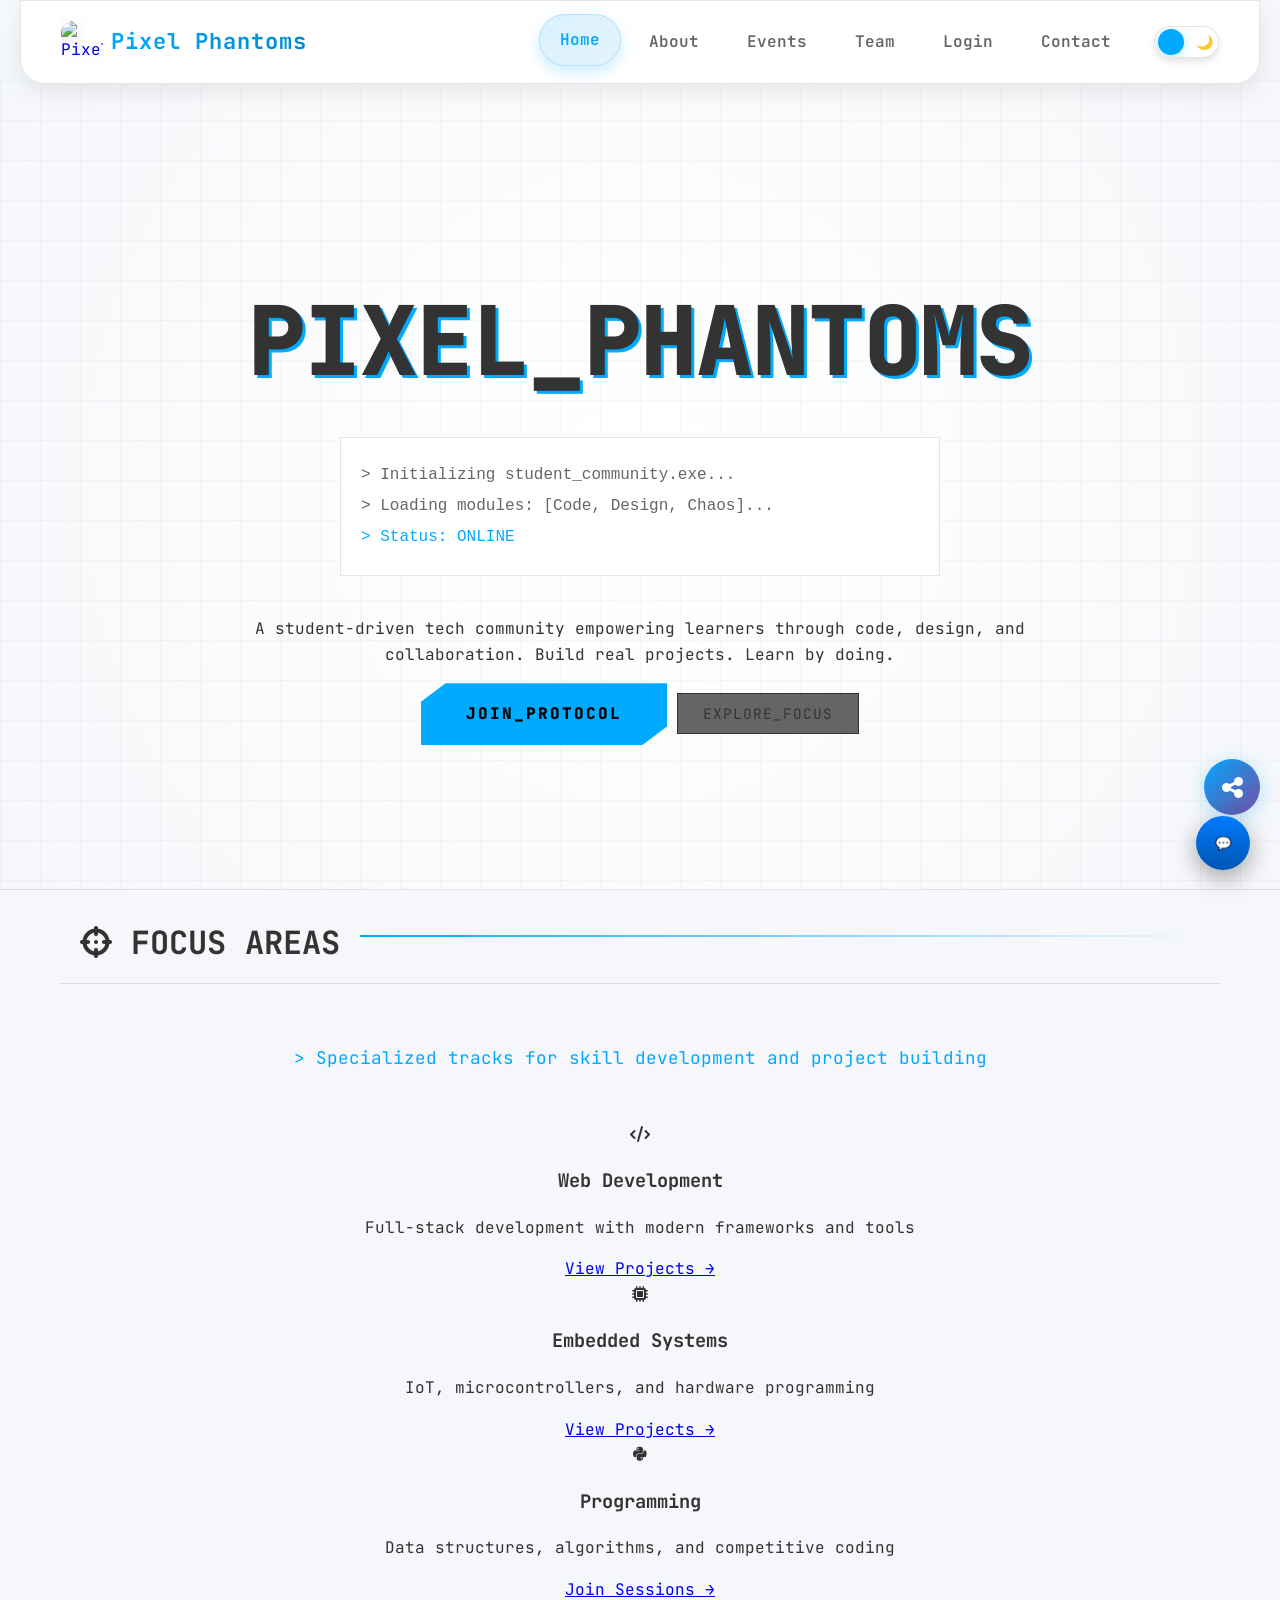
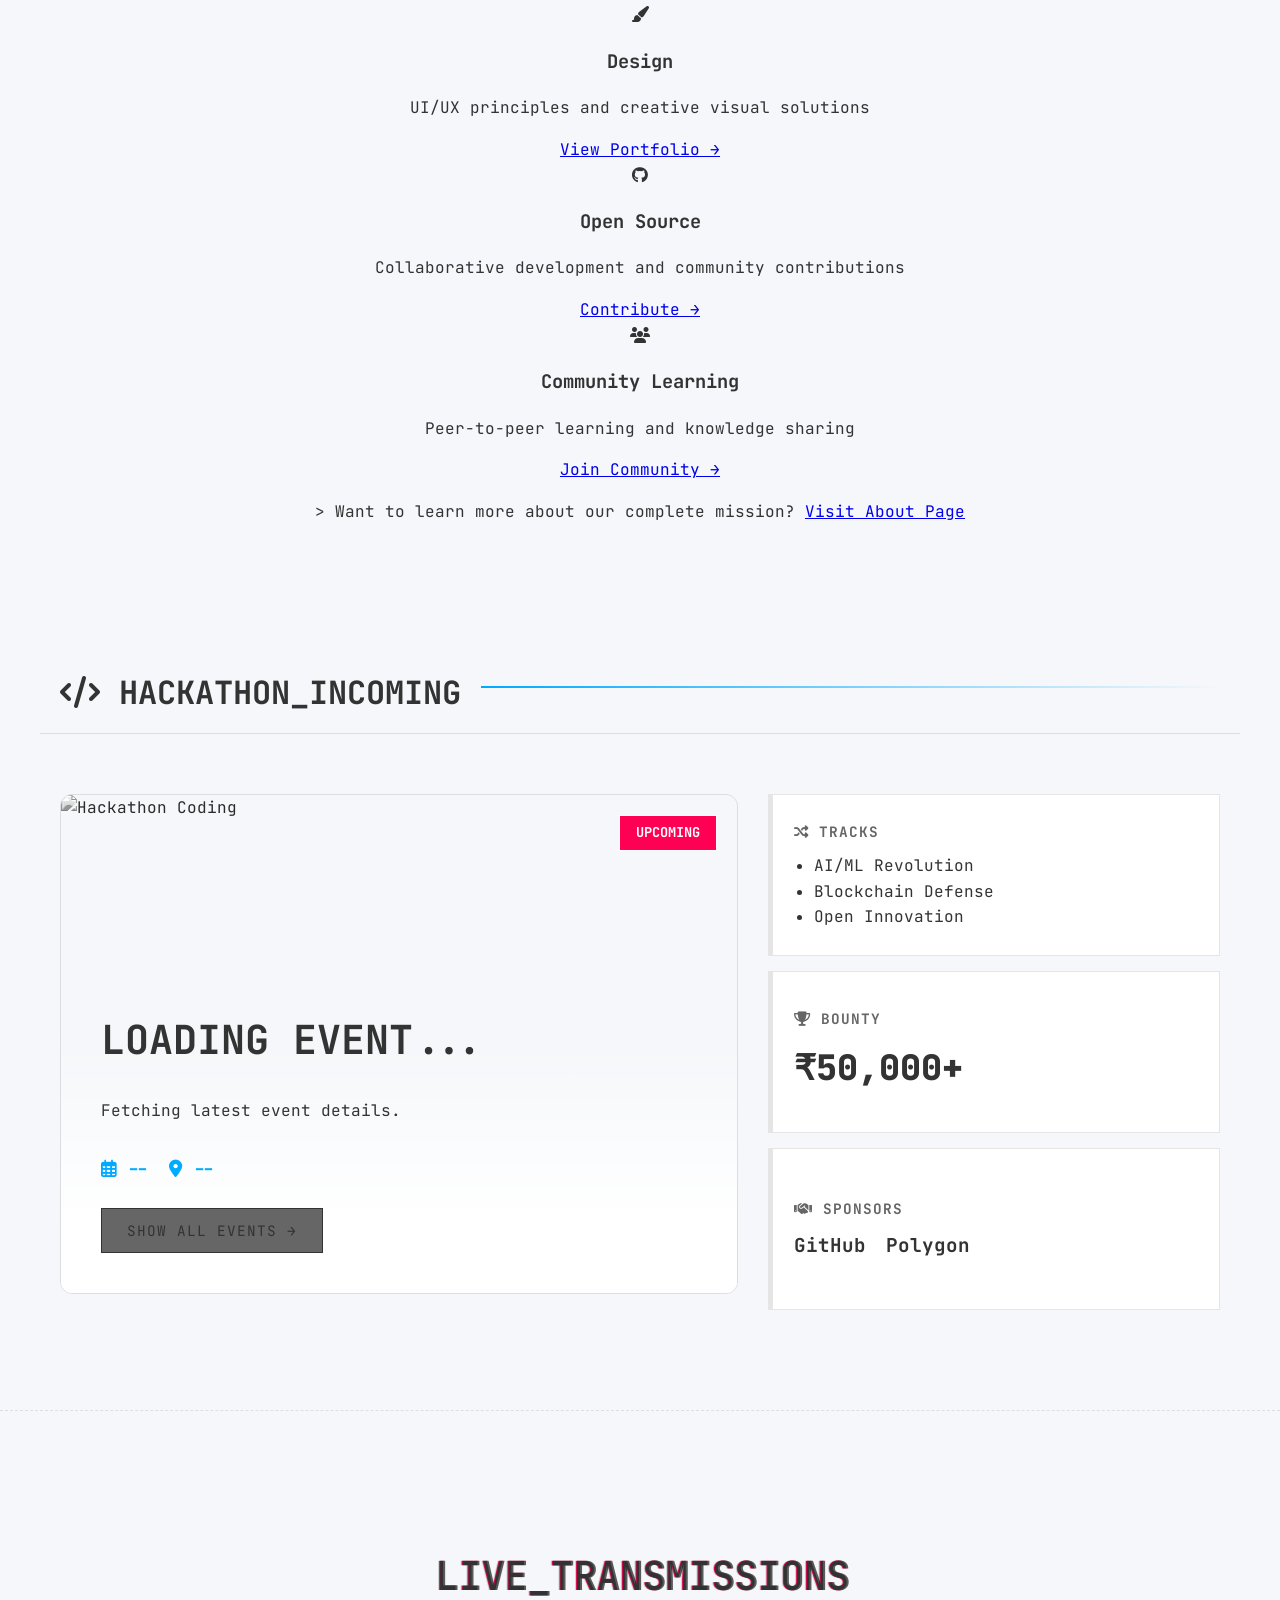
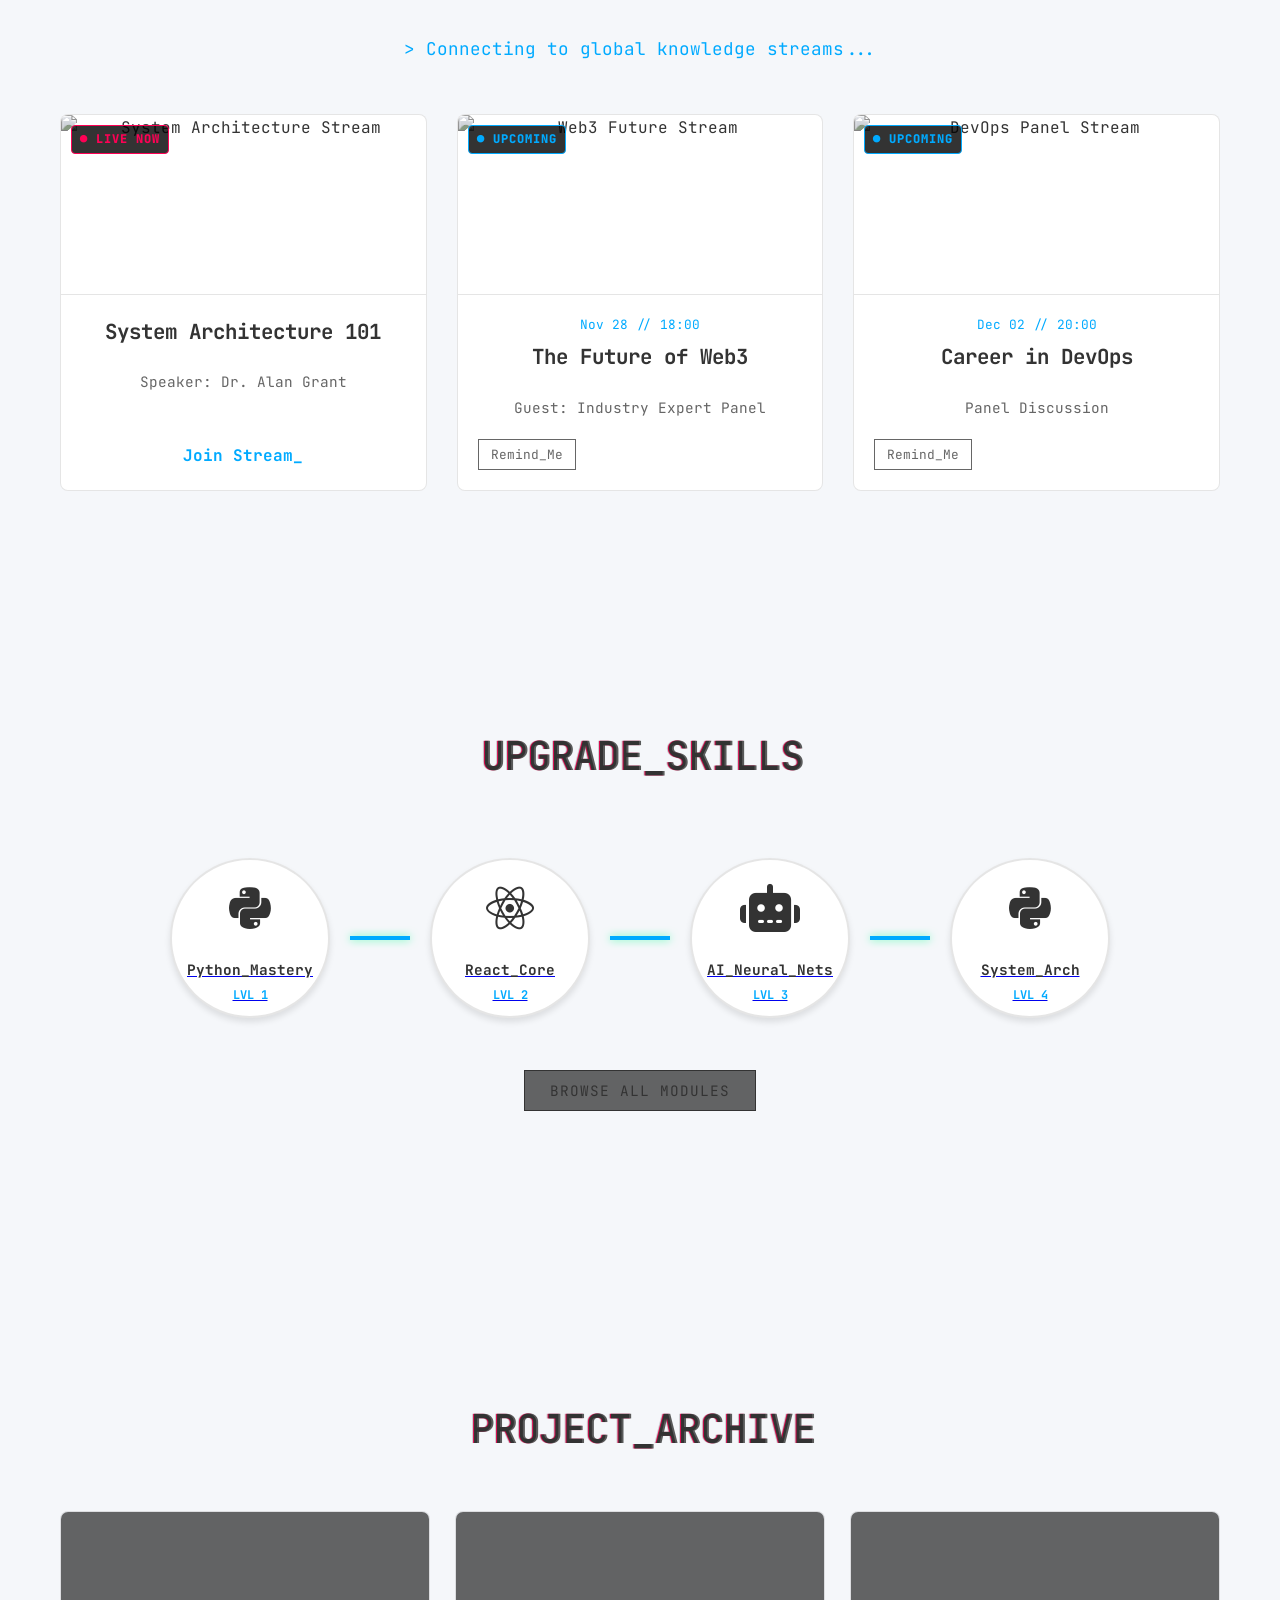
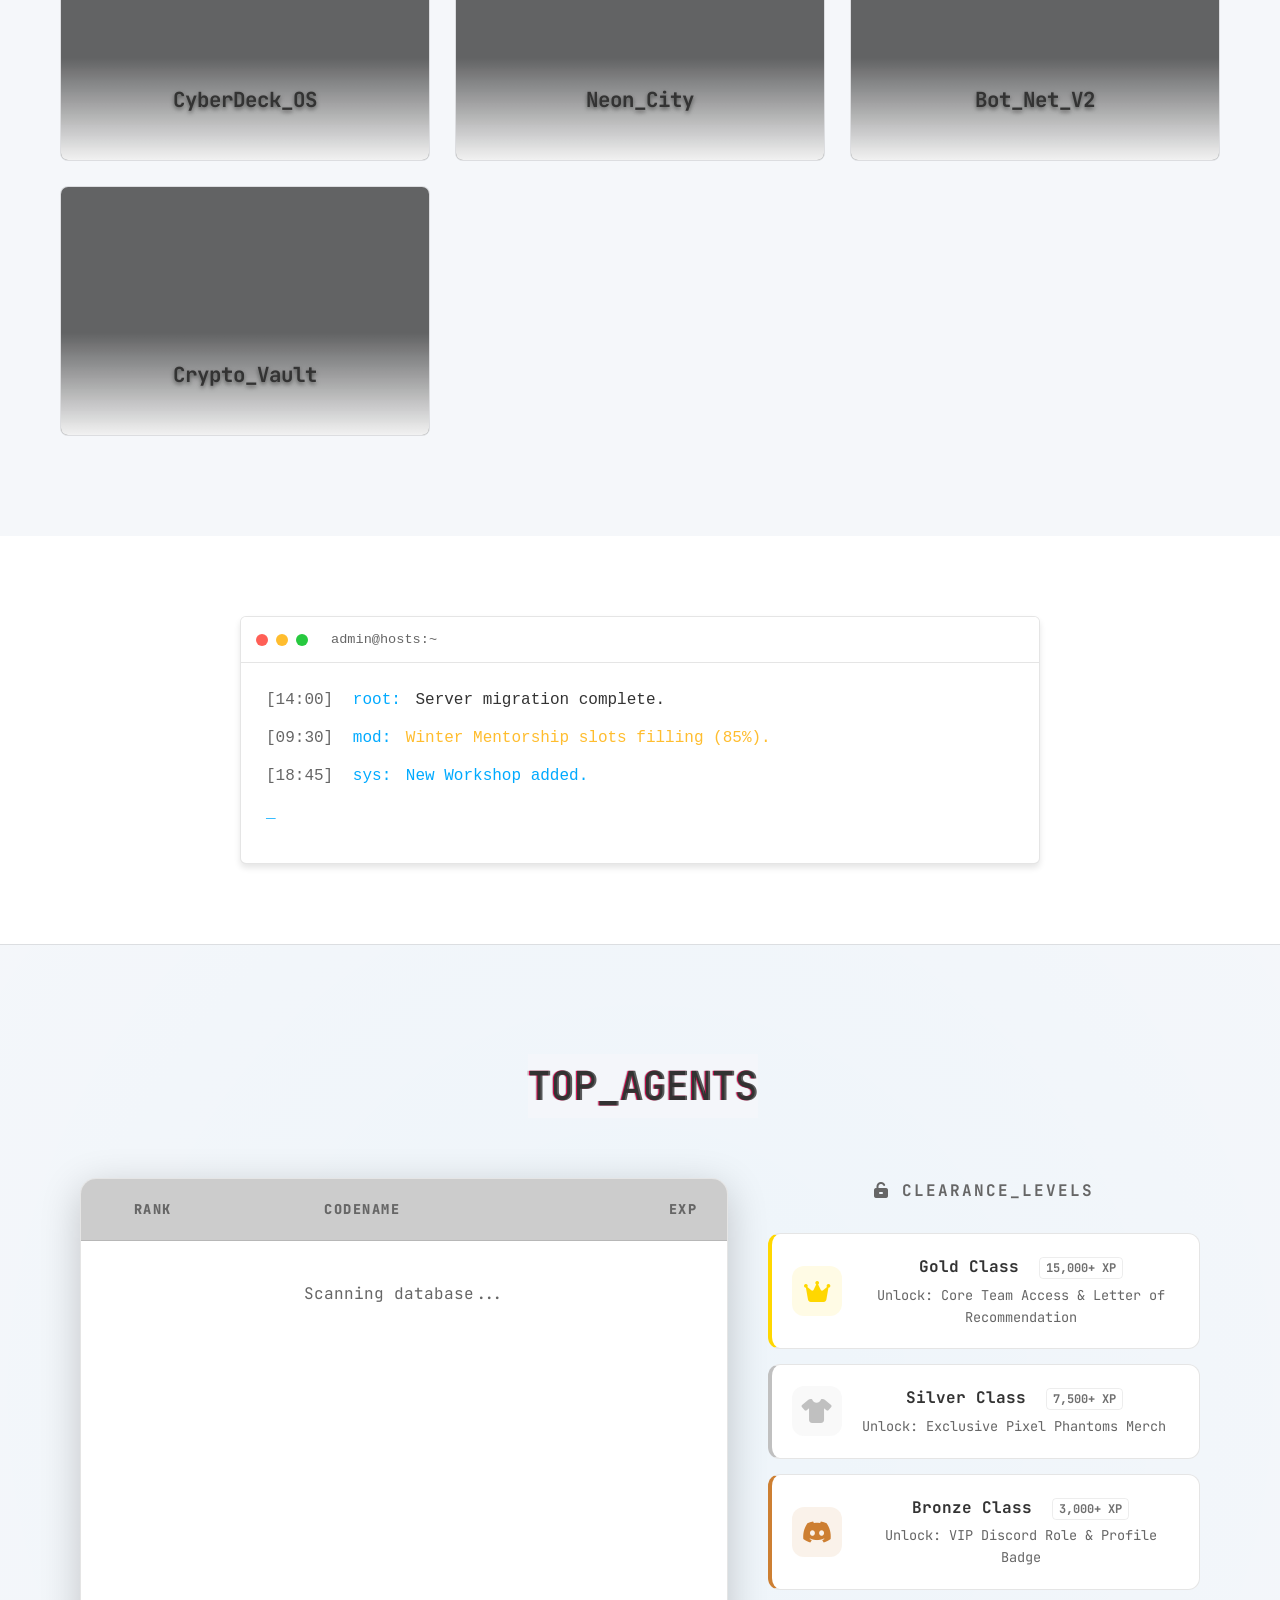
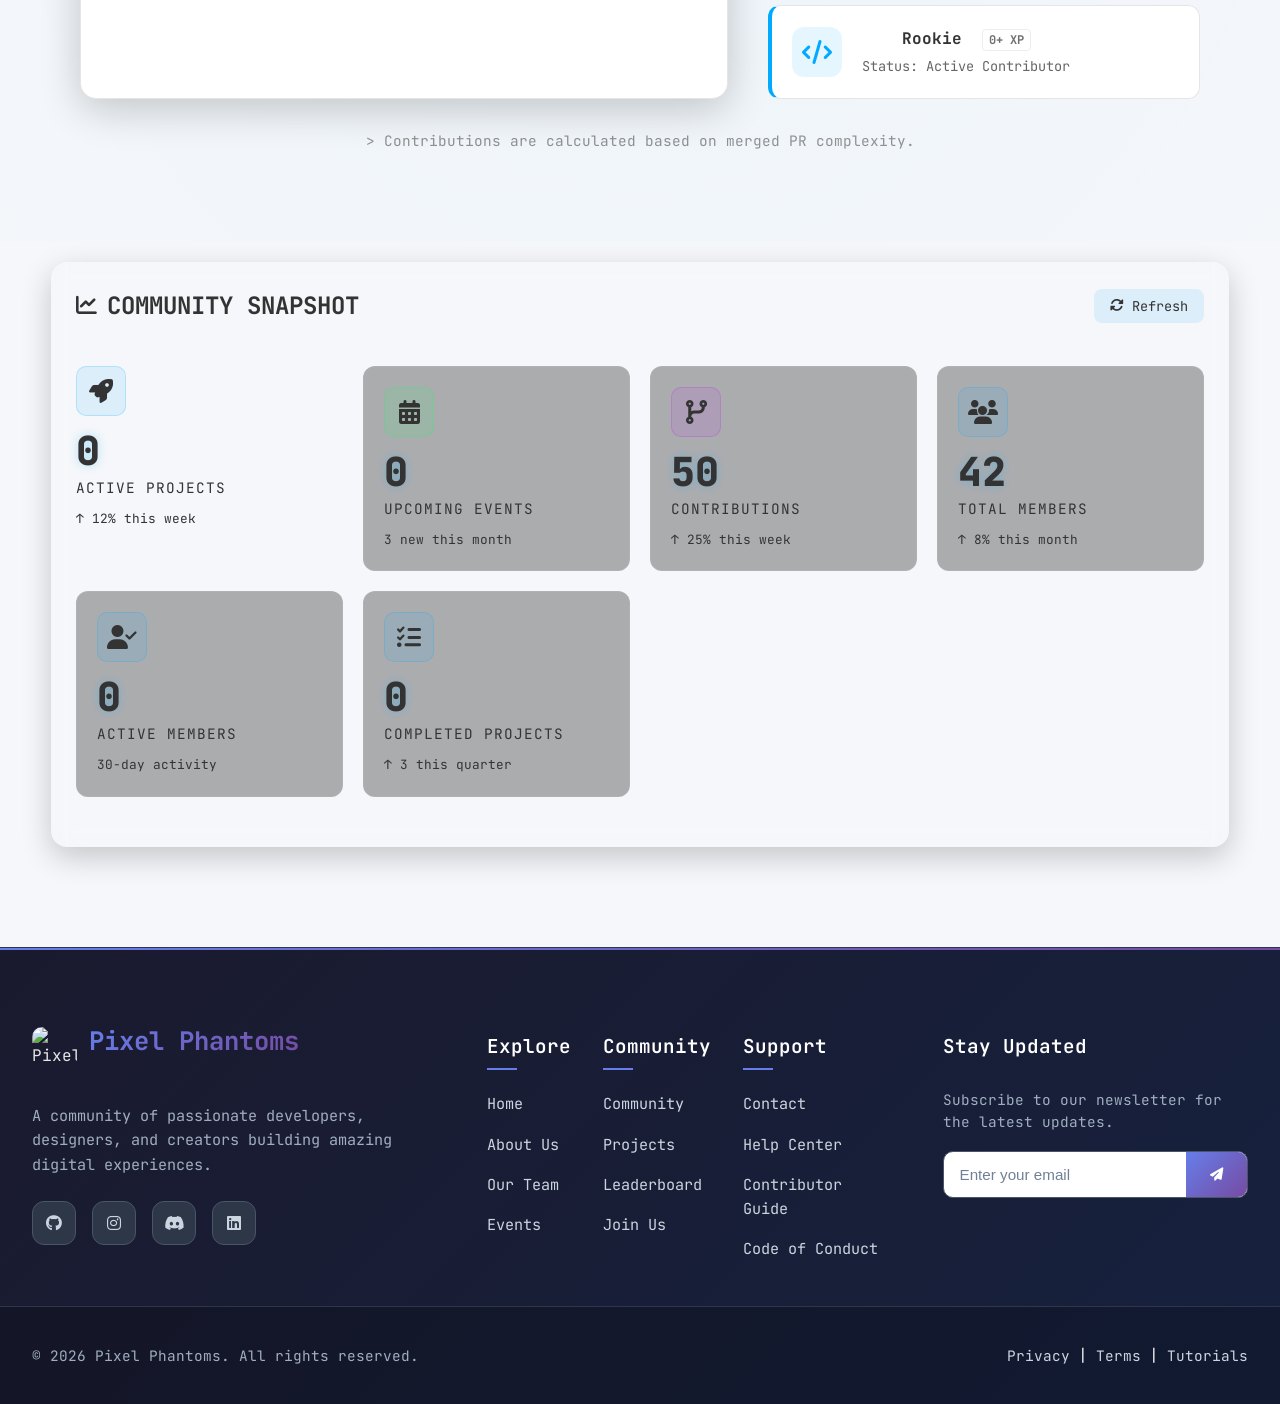
==== commit bae82a52: "Merge pull request #615 from tarun-tkp/new_feature_keyboard_shortcut New feature keyboard shortcut" ====
--- a/index.html
+++ b/index.html
@@ -16,6 +16,8 @@
     <link rel="stylesheet" href="css/cursor-effect.css" />
     <link rel="stylesheet" href="css/scroll-buttons.css" />
     <link rel="stylesheet" href="css/stats-widget.css" />
+    <link rel="stylesheet" href="css/keyboard-shortcuts.css" />
+
     <link
       href="https://fonts.googleapis.com/css2?family=JetBrains+Mono:wght@400;700;800&display=swap"
       rel="stylesheet"
@@ -98,7 +100,7 @@
           <div class="container">
             <div class="section-header-terminal">
               <h2 id="focus-heading">
-                <i class="fas fa-crosshairs" aria-hidden="true"></i> FOCUS_AREAS
+                <i class="fas fa-crosshairs" aria-hidden="true"></i> FOCUS AREAS
               </h2>
               <div class="line-scanner" aria-hidden="true"></div>
             </div>
@@ -247,7 +249,7 @@
                   <a
                     href="https://discord.com/"
                     target="_blank"
-                    rel="noopener"
+                    rel="noopener noreferrer"
                     class="link-terminal"
                   >
                     Join Stream<span aria-hidden="true">_</span>
@@ -500,7 +502,7 @@
 
           <div class="stats-grid">
             <div
-              class="stat-card"
+              button="stat-card"
               id="active-projects-card"
               onclick="window.location.href = 'pages/projects.html'"
             >
@@ -535,7 +537,7 @@
               onclick="window.open('https://github.com/sayeeg-11/Pixel_Phantoms', '_blank')"
             >
               <div class="stat-icon">
-                <i class="fas fa-code-branch"></i>
+                <i class="fas fa-code-branch" aria-hidden="true"></i>
               </div>
               <h3 class="stat-value" id="home-recent-contributions">50+</h3>
               <p class="stat-label">Contributions</p>
@@ -751,41 +753,37 @@
       document.addEventListener('DOMContentLoaded', function () {
         const text = 'PIXEL_PHANTOMS';
         const target = document.getElementById('typewriter-text');
-        let index = 0;
-        let isDeleting = false;
-
-        function type() {
-          const currentText = isDeleting
-            ? text.substring(0, index - 1)
-            : text.substring(0, index + 1);
-
-          target.textContent = currentText;
-          target.setAttribute('data-text', currentText);
-
-          index = isDeleting ? index - 1 : index + 1;
-
-          let typeSpeed = 200;
-          if (isDeleting) {
-            typeSpeed = 100;
+        if (target) {
+          let index = 0,
+            isDeleting = false;
+
+          function type() {
+            const text = 'PIXEL_PHANTOMS';
+            const currentText = isDeleting
+              ? text.substring(0, index - 1)
+              : text.substring(0, index + 1);
+
+            target.textContent = currentText;
+            target.setAttribute('data-text', currentText);
+
+            index = isDeleting ? index - 1 : index + 1;
+            let typeSpeed = isDeleting ? 100 : 200;
+
+            if (!isDeleting && index === text.length) ((typeSpeed = 1000), (isDeleting = true));
+            else if (isDeleting && index === 0) ((typeSpeed = 100), (isDeleting = false));
+
+            setTimeout(type, typeSpeed);
           }
 
-          if (!isDeleting && index === text.length) {
-            typeSpeed = 1000;
-            isDeleting = true;
-          } else if (isDeleting && index === 0) {
-            isDeleting = false;
-            typeSpeed = 100;
-          }
-
-          setTimeout(type, typeSpeed);
+          type();
         }
-
-        type();
       });
     </script>
 
     <script src="js/page-transitions.js" defer></script>
     <script src="js/feedback-modal.js" defer></script>
+    <script src="js/keyboard-shortcuts.js" defer></script>
+
     <script>
       const currentPage = location.pathname.split('/').pop();
 
--- a/css/keyboard-shortcuts.css
+++ b/css/keyboard-shortcuts.css
@@ -0,0 +1,231 @@
+/* ===========================
+   KEYBOARD SHORTCUTS STYLES
+   =========================== */
+
+/* Help Modal */
+.shortcuts-modal {
+  position: fixed;
+  top: 0;
+  left: 0;
+  width: 100%;
+  height: 100%;
+  background: rgba(0, 0, 0, 0.8);
+  backdrop-filter: blur(4px);
+  display: none;
+  align-items: center;
+  justify-content: center;
+  z-index: 9999;
+  animation: fadeIn 0.2s ease;
+}
+
+.shortcuts-modal-content {
+  background: var(--card-bg, #1a1a1a);
+  color: var(--text-primary, #ffffff);
+  border-radius: 12px;
+  padding: 0;
+  max-width: 500px;
+  width: 90%;
+  max-height: 80vh;
+  overflow: hidden;
+  border: 1px solid var(--border-color, #333);
+  box-shadow: 0 20px 40px rgba(0, 0, 0, 0.5);
+}
+
+.shortcuts-header {
+  display: flex;
+  align-items: center;
+  justify-content: space-between;
+  padding: 20px 24px;
+  border-bottom: 1px solid var(--border-color, #333);
+  background: linear-gradient(135deg, #007bff, #0056b3);
+}
+
+.shortcuts-header h3 {
+  margin: 0;
+  font-size: 18px;
+  font-weight: 700;
+  color: white;
+}
+
+.shortcuts-header i {
+  margin-right: 8px;
+}
+
+.shortcuts-close {
+  background: none;
+  border: none;
+  color: white;
+  font-size: 20px;
+  cursor: pointer;
+  padding: 4px 8px;
+  border-radius: 4px;
+  transition: background 0.2s ease;
+}
+
+.shortcuts-close:hover {
+  background: rgba(255, 255, 255, 0.1);
+}
+
+.shortcuts-body {
+  padding: 24px;
+  overflow-y: auto;
+  max-height: calc(80vh - 80px);
+}
+
+.shortcuts-note {
+  text-align: center;
+  font-size: 14px;
+  color: var(--text-secondary, #aaa);
+  margin-bottom: 20px;
+  font-style: italic;
+}
+
+.shortcuts-grid {
+  display: grid;
+  gap: 12px;
+}
+
+.shortcut-item {
+  display: flex;
+  align-items: center;
+  gap: 16px;
+  padding: 8px 0;
+}
+
+.shortcut-key {
+  background: var(--accent-color, #007bff);
+  color: white;
+  padding: 6px 12px;
+  border-radius: 6px;
+  font-family: 'JetBrains Mono', monospace;
+  font-size: 14px;
+  font-weight: 600;
+  min-width: 40px;
+  text-align: center;
+  box-shadow: 0 2px 4px rgba(0, 0, 0, 0.2);
+  border: 1px solid rgba(255, 255, 255, 0.1);
+}
+
+.shortcut-desc {
+  flex: 1;
+  font-size: 14px;
+  color: var(--text-primary, #ffffff);
+}
+
+/* Feedback Toast */
+.shortcut-toast {
+  position: fixed;
+  top: 20px;
+  right: 20px;
+  background: var(--accent-color, #007bff);
+  color: white;
+  padding: 12px 20px;
+  border-radius: 8px;
+  font-size: 14px;
+  font-weight: 500;
+  z-index: 10000;
+  transform: translateX(100%);
+  opacity: 0;
+  transition: all 0.3s ease;
+  box-shadow: 0 4px 12px rgba(0, 0, 0, 0.3);
+  border: 1px solid rgba(255, 255, 255, 0.1);
+}
+
+.shortcut-toast.show {
+  transform: translateX(0);
+  opacity: 1;
+}
+
+/* Animations */
+@keyframes fadeIn {
+  from {
+    opacity: 0;
+  }
+  to {
+    opacity: 1;
+  }
+}
+
+/* Mobile Responsive */
+@media (max-width: 480px) {
+  .shortcuts-modal-content {
+    width: 95%;
+    margin: 20px;
+  }
+  
+  .shortcuts-header {
+    padding: 16px 20px;
+  }
+  
+  .shortcuts-header h3 {
+    font-size: 16px;
+  }
+  
+  .shortcuts-body {
+    padding: 20px;
+  }
+  
+  .shortcut-item {
+    gap: 12px;
+  }
+  
+  .shortcut-key {
+    min-width: 35px;
+    padding: 4px 8px;
+    font-size: 12px;
+  }
+  
+  .shortcut-desc {
+    font-size: 13px;
+  }
+  
+  .shortcut-toast {
+    top: 10px;
+    right: 10px;
+    left: 10px;
+    transform: translateY(-100%);
+  }
+  
+  .shortcut-toast.show {
+    transform: translateY(0);
+  }
+}
+
+/* Dark/Light Theme Support */
+.light-theme .shortcuts-modal-content {
+  background: #ffffff;
+  color: #333333;
+  border-color: #e0e0e0;
+}
+
+.light-theme .shortcuts-header {
+  border-bottom-color: #e0e0e0;
+}
+
+.light-theme .shortcuts-note {
+  color: #666666;
+}
+
+.light-theme .shortcut-desc {
+  color: #333333;
+}
+
+/* Reduced Motion */
+@media (prefers-reduced-motion: reduce) {
+  .shortcuts-modal,
+  .shortcut-toast {
+    animation: none;
+    transition: none;
+  }
+}
+
+/* High Contrast Mode */
+@media (prefers-contrast: high) {
+  .shortcut-key {
+    border: 2px solid currentColor;
+  }
+  
+  .shortcuts-modal-content {
+    border: 2px solid currentColor;
+  }
+}
